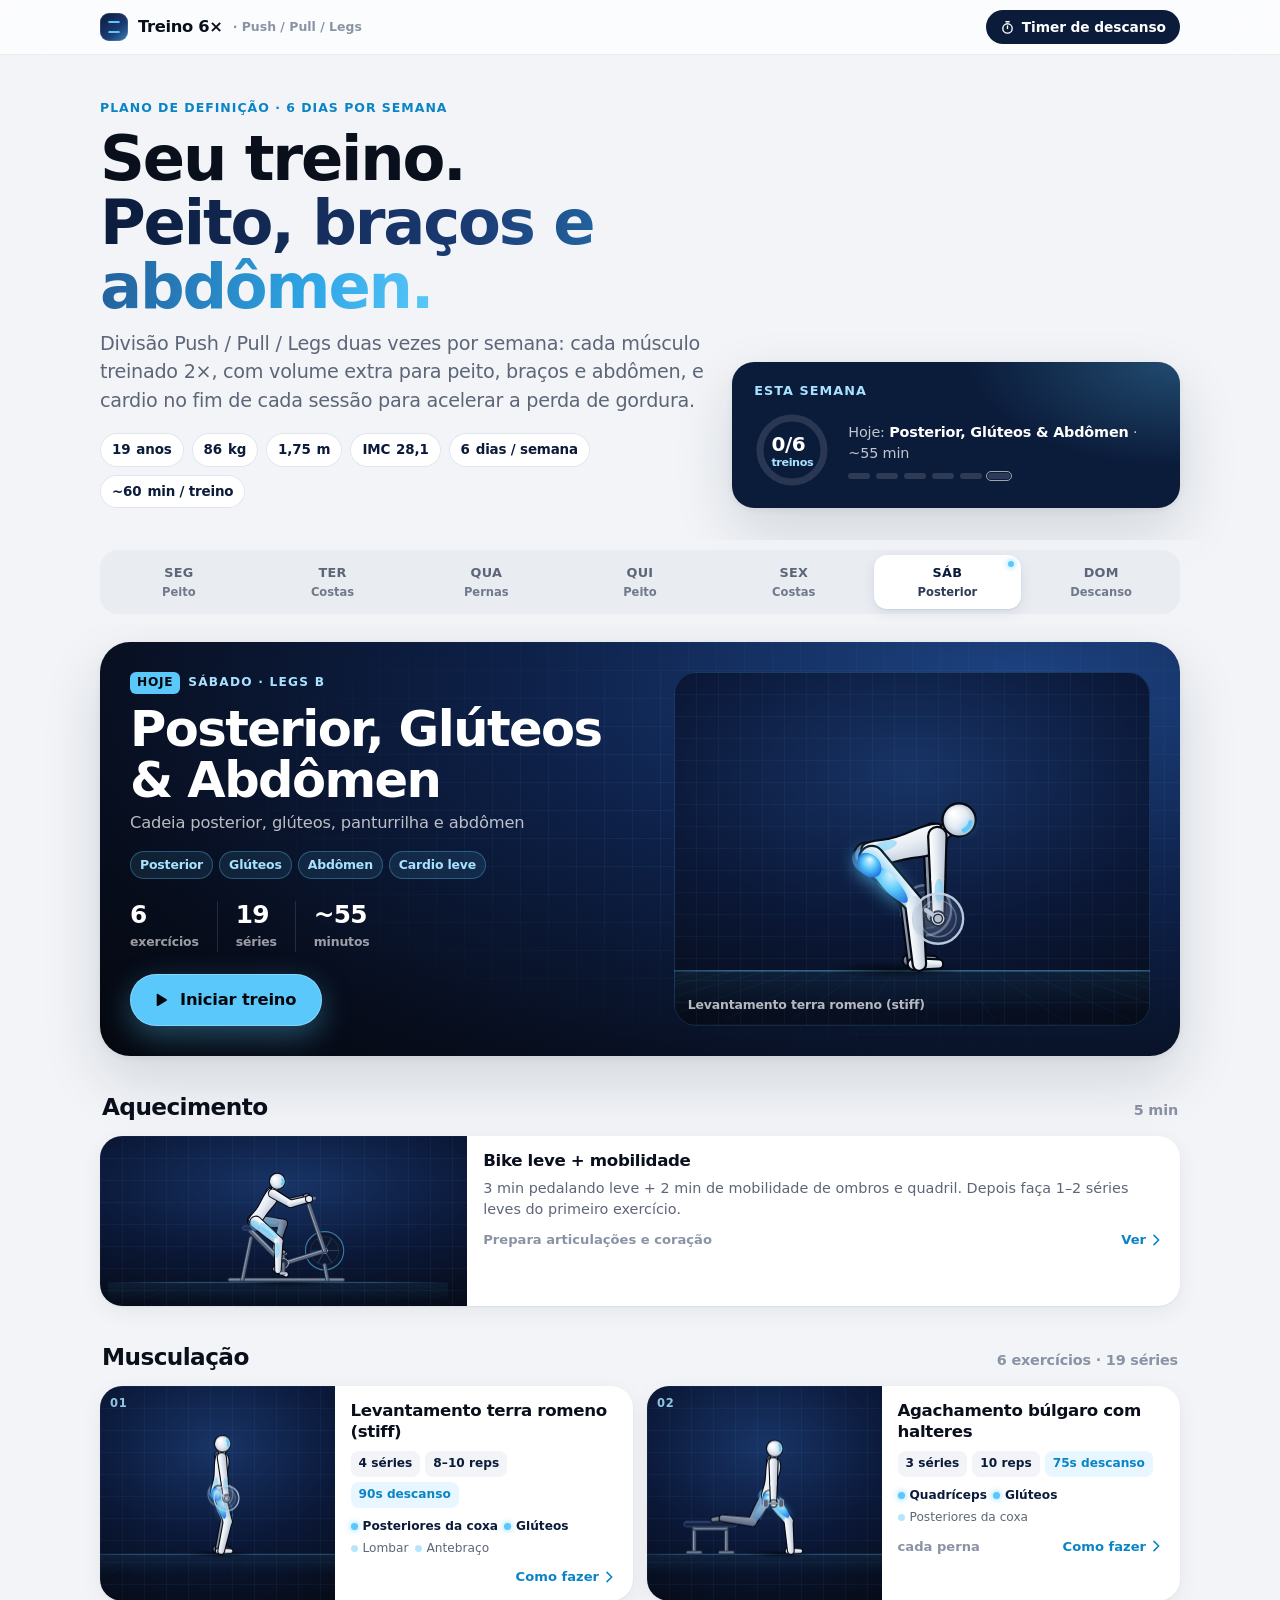
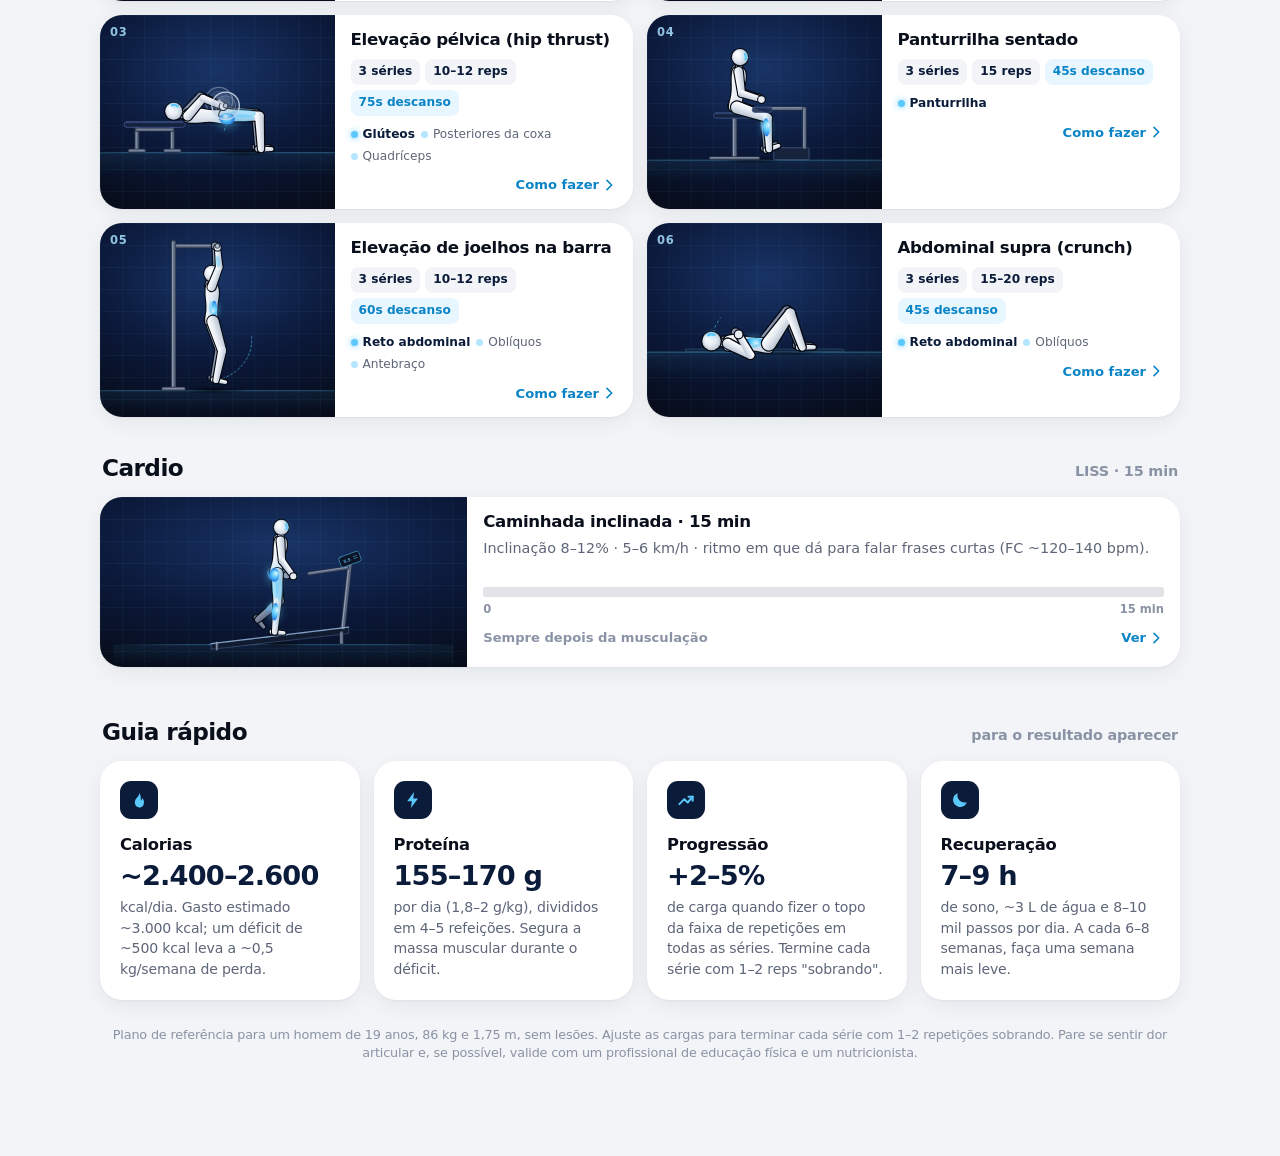
==== index.html @ ae69f659 "Rotina de treino 6x com animações, modo treino e timers - index.html autossuficiente com a rotina Pu" ====
<!DOCTYPE html>
<html lang="pt-BR">
<head>
<meta charset="utf-8">
<meta name="viewport" content="width=device-width, initial-scale=1, viewport-fit=cover">
<meta name="theme-color" content="#F2F4F7">
<meta name="apple-mobile-web-app-capable" content="yes">
<meta name="apple-mobile-web-app-status-bar-style" content="default">
<meta name="description" content="Rotina de treino de 6 dias com animações, cronômetro e timer de descanso.">
<title>Treino 6× · Rotina semanal</title>
<link rel="icon" href="data:image/svg+xml,%3Csvg xmlns='http://www.w3.org/2000/svg' viewBox='0 0 32 32'%3E%3Crect width='32' height='32' rx='9' fill='%230B1B3A'/%3E%3Cpath d='M9 16h14M7 12v8M25 12v8M11 13v6M21 13v6' stroke='%235AC8FA' stroke-width='2.6' stroke-linecap='round'/%3E%3C/svg%3E">
<style>
/* =====================================================================
   ESTILO — branco, azul-marinho, azul-claro, preto e cinza-claro
   ===================================================================== */
:root {
  --white: #FFFFFF;
  --bg: #F2F4F7;
  --bg-2: #E9EDF2;
  --line: #E1E5EC;
  --gray: #8A93A5;
  --gray-2: #5D6678;
  --ink: #0A0F1C;
  --navy: #0B1B3A;
  --navy-2: #12284F;
  --navy-3: #1B3A73;
  --blue: #5AC8FA;
  --blue-2: #A8E2FF;
  --blue-ink: #0A84C6;
  --black: #05070C;
  --r-xl: 30px;
  --r-lg: 22px;
  --r-md: 16px;
  --r-sm: 12px;
  --shadow-1: 0 1px 2px rgba(11, 27, 58, .05), 0 6px 22px rgba(11, 27, 58, .06);
  --shadow-2: 0 2px 6px rgba(11, 27, 58, .06), 0 24px 60px rgba(11, 27, 58, .14);
  --sheet: cubic-bezier(.32, .72, 0, 1);
  --ease: cubic-bezier(.25, .1, .25, 1);
  --font: -apple-system, BlinkMacSystemFont, "SF Pro Text", "SF Pro Display", "Inter", "Segoe UI", system-ui, sans-serif;
  --safe-b: env(safe-area-inset-bottom, 0px);
}

* { box-sizing: border-box; }
html { -webkit-text-size-adjust: 100%; scroll-behavior: smooth; }
body {
  margin: 0; font-family: var(--font); color: var(--ink); background: var(--bg);
  font-size: 1rem; line-height: 1.47; letter-spacing: -0.011em;
  -webkit-font-smoothing: antialiased; -moz-osx-font-smoothing: grayscale;
  -webkit-tap-highlight-color: transparent;
}
button { font: inherit; color: inherit; border: 0; background: none; cursor: pointer; padding: 0; }
button:focus-visible, a:focus-visible, input:focus-visible { outline: 3px solid rgba(90, 200, 250, .7); outline-offset: 2px; border-radius: 10px; }
img, svg, canvas { display: block; }
.tnum { font-variant-numeric: tabular-nums; }
.sr { position: absolute; width: 1px; height: 1px; overflow: hidden; clip: rect(0 0 0 0); white-space: nowrap; }
body.lock { overflow: hidden; }

/* ---------------- barra superior translúcida ---------------- */
.nav {
  position: sticky; top: 0; z-index: 40;
  background: rgba(255, 255, 255, .72);
  backdrop-filter: saturate(180%) blur(20px); -webkit-backdrop-filter: saturate(180%) blur(20px);
  border-bottom: 1px solid rgba(11, 27, 58, .06);
}
.nav-in { max-width: 1120px; margin: 0 auto; padding: 0 20px; height: 54px; display: flex; align-items: center; gap: 12px; }
.brand { display: flex; align-items: center; gap: 10px; font-weight: 700; letter-spacing: -0.02em; font-size: 1.02rem; }
.brand-mark {
  width: 28px; height: 28px; border-radius: 9px; position: relative; overflow: hidden;
  background: linear-gradient(140deg, var(--navy) 0%, var(--navy-3) 60%, var(--blue) 140%);
  box-shadow: inset 0 0 0 1px rgba(255,255,255,.12);
}
.brand-mark::after { content: ""; position: absolute; inset: 8px 7px; border-radius: 3px; border: 2px solid var(--blue); border-left-color: transparent; border-right-color: transparent; }
.brand small { font-weight: 600; color: var(--gray); font-size: .78rem; letter-spacing: 0; }
.nav-sp { flex: 1; }
.pill-btn {
  display: inline-flex; align-items: center; gap: 7px; height: 34px; padding: 0 14px; border-radius: 999px;
  background: var(--navy); color: #fff; font-size: .86rem; font-weight: 600; letter-spacing: -0.005em;
  transition: transform .12s var(--ease), background .2s;
}
.pill-btn:active { transform: scale(.96); }
.pill-btn.ghost { background: rgba(11, 27, 58, .06); color: var(--navy); }
.pill-btn svg { width: 15px; height: 15px; }

main { max-width: 1120px; margin: 0 auto; padding: 0 20px 80px; }

/* ---------------- hero ---------------- */
.hero { padding: 44px 0 26px; display: grid; grid-template-columns: 1.35fr 1fr; gap: 28px; align-items: end; }
.eyebrow { font-size: .78rem; font-weight: 700; letter-spacing: .08em; text-transform: uppercase; color: var(--blue-ink); }
.hero h1 {
  margin: 10px 0 12px; font-size: clamp(2.3rem, 5.4vw, 3.9rem); line-height: 1.02; letter-spacing: -0.035em; font-weight: 800;
}
.grad { background: linear-gradient(100deg, var(--navy) 0%, var(--navy-3) 45%, #2EA6E6 85%, var(--blue) 100%); -webkit-background-clip: text; background-clip: text; color: transparent; }
.hero p.lead { margin: 0; font-size: clamp(1.02rem, 1.6vw, 1.2rem); color: var(--gray-2); max-width: 36em; letter-spacing: -0.014em; }
.chips { display: flex; flex-wrap: wrap; gap: 8px; margin-top: 18px; }
.chip {
  display: inline-flex; align-items: center; gap: 6px; padding: 7px 12px; border-radius: 999px; font-size: .84rem; font-weight: 600;
  background: var(--white); color: var(--navy); box-shadow: inset 0 0 0 1px var(--line);
}
.chip b { font-weight: 800; }
.week-card {
  background: var(--navy); color: #fff; border-radius: var(--r-lg); padding: 20px 22px; position: relative; overflow: hidden;
  box-shadow: var(--shadow-2);
}
.week-card::before { content: ""; position: absolute; inset: 0; background: radial-gradient(80% 120% at 100% 0%, rgba(90,200,250,.28), transparent 60%); pointer-events: none; }
.week-card h3 { margin: 0; font-size: .8rem; letter-spacing: .08em; text-transform: uppercase; color: var(--blue-2); }
.week-row { display: flex; align-items: center; gap: 18px; margin-top: 12px; position: relative; }
.ring { width: 76px; height: 76px; flex: none; overflow: visible; }
.ring circle { fill: none; stroke-width: 7; }
.ring .bg { stroke: rgba(255,255,255,.12); }
.ring .fg { stroke: var(--blue); stroke-linecap: round; transition: stroke-dashoffset .8s var(--sheet); filter: drop-shadow(0 0 6px rgba(90,200,250,.6)); }
.ring-num { position: absolute; left: 0; top: 0; width: 76px; height: 76px; display: grid; place-items: center; font-weight: 800; font-size: 1.25rem; letter-spacing: -0.02em; }
.ring-num small { font-size: .7rem; color: var(--blue-2); font-weight: 600; display: block; text-align: center; margin-top: -4px; }
.week-dots { display: flex; gap: 6px; margin-top: 8px; }
.week-dots i { width: 22px; height: 6px; border-radius: 3px; background: rgba(255,255,255,.14); }
.week-dots i.on { background: var(--blue); box-shadow: 0 0 10px rgba(90,200,250,.7); }
.week-dots i.today { outline: 1.5px solid rgba(255,255,255,.6); outline-offset: 1.5px; }
.week-card p { margin: 0; color: rgba(255,255,255,.75); font-size: .9rem; }
.week-card p b { color: #fff; }

/* ---------------- seletor de dias ---------------- */
.days {
  position: sticky; top: 54px; z-index: 30; margin: 6px -20px 0; padding: 10px 20px;
  background: rgba(242, 244, 247, .78); backdrop-filter: saturate(180%) blur(18px); -webkit-backdrop-filter: saturate(180%) blur(18px);
}
.days-in { display: grid; grid-template-columns: repeat(7, minmax(0, 1fr)); gap: 6px; padding: 5px; border-radius: 18px; background: var(--bg-2); }
.day-tab {
  position: relative; border-radius: 13px; padding: 9px 4px 8px; text-align: center; transition: background .25s var(--ease), color .25s, transform .12s;
  color: var(--gray-2);
}
.day-tab:active { transform: scale(.96); }
.day-tab .d { display: block; font-size: .8rem; font-weight: 700; letter-spacing: .02em; text-transform: uppercase; }
.day-tab .t { display: block; font-size: .72rem; font-weight: 600; margin-top: 1px; white-space: nowrap; overflow: hidden; text-overflow: ellipsis; opacity: .85; }
.day-tab[aria-selected="true"] { background: var(--white); color: var(--navy); box-shadow: 0 1px 2px rgba(11,27,58,.08), 0 4px 14px rgba(11,27,58,.08); }
.day-tab .today-dot { position: absolute; top: 6px; right: 7px; width: 6px; height: 6px; border-radius: 50%; background: var(--blue); box-shadow: 0 0 6px var(--blue); }
.day-tab .done { position: absolute; top: 4px; left: 6px; width: 14px; height: 14px; border-radius: 50%; background: var(--navy); display: grid; place-items: center; }
.day-tab .done svg { width: 9px; height: 9px; stroke: var(--blue); }

/* ---------------- dia ---------------- */
.day { padding-top: 18px; animation: fadeUp .5s var(--sheet); }
@keyframes fadeUp { from { opacity: 0; transform: translateY(10px); } to { opacity: 1; transform: none; } }

.day-hero {
  position: relative; overflow: hidden; border-radius: var(--r-xl); color: #fff; padding: 30px; min-height: 290px;
  background: radial-gradient(120% 140% at 85% 10%, #1D4382 0%, #0E2149 38%, #070D1C 75%, #05070C 100%);
  box-shadow: var(--shadow-2); display: grid; grid-template-columns: 1.1fr 1fr; gap: 20px; align-items: stretch;
}
.day-hero::before {
  content: ""; position: absolute; inset: 0; pointer-events: none;
  background-image: linear-gradient(rgba(90,200,250,.07) 1px, transparent 1px), linear-gradient(90deg, rgba(90,200,250,.07) 1px, transparent 1px);
  background-size: 28px 28px; mask-image: radial-gradient(90% 90% at 70% 40%, #000 20%, transparent 75%); -webkit-mask-image: radial-gradient(90% 90% at 70% 40%, #000 20%, transparent 75%);
}
.day-hero > * { position: relative; }
.dh-info { display: flex; flex-direction: column; }
.dh-eyebrow { font-size: .76rem; font-weight: 700; letter-spacing: .1em; text-transform: uppercase; color: var(--blue-2); display: flex; gap: 8px; align-items: center; }
.dh-eyebrow .now { background: var(--blue); color: var(--black); border-radius: 6px; padding: 2px 7px; letter-spacing: .06em; }
.day-hero h2 { margin: 10px 0 6px; font-size: clamp(2rem, 4.2vw, 3.1rem); line-height: 1.02; letter-spacing: -0.032em; font-weight: 800; }
.day-hero .sub { margin: 0; color: rgba(255,255,255,.72); font-size: 1.02rem; }
.tags { display: flex; flex-wrap: wrap; gap: 6px; margin-top: 16px; }
.tag { font-size: .78rem; font-weight: 600; padding: 5px 10px; border-radius: 999px; color: var(--blue-2); background: rgba(90,200,250,.1); box-shadow: inset 0 0 0 1px rgba(90,200,250,.32); }
.metrics { display: flex; gap: 0; margin-top: auto; padding-top: 22px; }
.metric { padding-right: 18px; margin-right: 18px; border-right: 1px solid rgba(255,255,255,.12); }
.metric:last-child { border: 0; }
.metric b { display: block; font-size: 1.55rem; font-weight: 800; letter-spacing: -0.03em; line-height: 1.1; }
.metric span { font-size: .78rem; color: rgba(255,255,255,.6); font-weight: 600; }
.start-btn {
  margin-top: 22px; align-self: flex-start; display: inline-flex; align-items: center; gap: 10px; height: 52px; padding: 0 26px 0 20px; border-radius: 999px;
  background: var(--blue); color: var(--black); font-weight: 700; font-size: 1.02rem; letter-spacing: -0.01em;
  box-shadow: 0 0 0 1px rgba(255,255,255,.25) inset, 0 10px 30px rgba(90,200,250,.35);
  transition: transform .12s var(--ease), box-shadow .3s;
}
.start-btn:hover { box-shadow: 0 0 0 1px rgba(255,255,255,.35) inset, 0 14px 40px rgba(90,200,250,.5); }
.start-btn:active { transform: scale(.96); }
.start-btn svg { width: 20px; height: 20px; }
.dh-stage { position: relative; border-radius: 22px; overflow: hidden; min-height: 220px; background: rgba(5,7,12,.35); box-shadow: inset 0 0 0 1px rgba(90,200,250,.14); }
.dh-stage canvas { position: absolute; inset: 0; width: 100%; height: 100%; }
.dh-stage .cap { position: absolute; left: 14px; bottom: 12px; font-size: .78rem; color: rgba(255,255,255,.7); font-weight: 600; }

.sec-h { display: flex; align-items: baseline; justify-content: space-between; gap: 10px; margin: 34px 2px 12px; }
.sec-h h3 { margin: 0; font-size: 1.45rem; letter-spacing: -0.025em; font-weight: 800; }
.sec-h span { color: var(--gray); font-size: .9rem; font-weight: 600; }

/* ---------------- palco (animação) ---------------- */
.stage {
  position: relative; overflow: hidden; isolation: isolate;
  background: radial-gradient(120% 95% at 50% 28%, #183466 0%, #0B1838 46%, #05070C 100%);
}
.stage::before {
  content: ""; position: absolute; inset: 0; z-index: -1;
  background-image: linear-gradient(rgba(90,200,250,.05) 1px, transparent 1px), linear-gradient(90deg, rgba(90,200,250,.05) 1px, transparent 1px);
  background-size: 22px 22px;
}
.stage canvas { position: absolute; inset: 0; width: 100%; height: 100%; }

/* ---------------- cartões de exercício ---------------- */
.ex-list { display: grid; grid-template-columns: repeat(2, minmax(0, 1fr)); gap: 14px; }
.ex {
  display: grid; grid-template-columns: minmax(130px, 44%) 1fr; background: var(--white); border-radius: var(--r-lg); overflow: hidden;
  box-shadow: var(--shadow-1); text-align: left; transition: transform .16s var(--ease), box-shadow .3s; min-height: 176px;
}
.ex:hover { box-shadow: var(--shadow-2); }
.ex:active { transform: scale(.985); }
.ex .stage { min-height: 100%; }
.ex .num { position: absolute; left: 10px; top: 9px; font-size: .72rem; font-weight: 800; color: rgba(168,226,255,.85); letter-spacing: .06em; }
.ex-body { padding: 15px 16px 14px; display: flex; flex-direction: column; min-width: 0; }
.ex-body h4 { margin: 0; font-size: 1.04rem; line-height: 1.22; letter-spacing: -0.02em; font-weight: 700; }
.presc { display: flex; flex-wrap: wrap; gap: 5px; margin-top: 9px; }
.presc span { font-size: .76rem; font-weight: 700; padding: 4px 8px; border-radius: 8px; background: var(--bg); color: var(--navy); }
.presc span.rest { background: rgba(90,200,250,.14); color: var(--blue-ink); }
.mus { display: flex; flex-wrap: wrap; gap: 4px 6px; margin-top: 10px; font-size: .76rem; color: var(--gray-2); }
.mus .p { color: var(--navy); font-weight: 700; display: inline-flex; align-items: center; gap: 5px; }
.mus .p::before, .mus .s::before { content: ""; width: 7px; height: 7px; border-radius: 50%; background: var(--blue); box-shadow: 0 0 6px rgba(90,200,250,.9); }
.mus .s { display: inline-flex; align-items: center; gap: 5px; }
.mus .s::before { background: rgba(90,200,250,.45); box-shadow: none; }
.ex-foot { margin-top: auto; padding-top: 10px; display: flex; align-items: center; justify-content: space-between; font-size: .82rem; font-weight: 600; color: var(--blue-ink); }
.ex-foot .note { color: var(--gray); font-weight: 600; }
.ex-foot > span:last-child { display: inline-flex; align-items: center; gap: 2px; white-space: nowrap; }
.ex-foot svg { width: 16px; height: 16px; }

.mini-card { display: grid; grid-template-columns: minmax(130px, 34%) 1fr; background: var(--white); border-radius: var(--r-lg); overflow: hidden; box-shadow: var(--shadow-1); text-align: left; width: 100%; transition: transform .16s var(--ease); }
.mini-card:active { transform: scale(.99); }
.mini-card .stage { min-height: 170px; }
.mini-card .ex-body p { margin: 6px 0 0; color: var(--gray-2); font-size: .9rem; }
.segs { display: flex; gap: 2px; margin-top: 12px; height: 26px; align-items: flex-end; }
.segs i { flex: var(--w); border-radius: 3px; background: rgba(11,27,58,.12); height: 40%; }
.segs i.hi { background: var(--blue); height: 100%; box-shadow: 0 0 8px rgba(90,200,250,.6); }
.segs-legend { display: flex; justify-content: space-between; font-size: .72rem; color: var(--gray); margin-top: 4px; font-weight: 600; }

.rest-day { background: var(--white); border-radius: var(--r-xl); padding: 30px; box-shadow: var(--shadow-1); }
.rest-day h2 { margin: 6px 0 8px; font-size: 2.2rem; letter-spacing: -0.03em; }
.rest-day ul { margin: 14px 0 0; padding-left: 18px; color: var(--gray-2); }
.rest-day li { margin: 6px 0; }

/* ---------------- guia ---------------- */
.guide { display: grid; grid-template-columns: repeat(4, minmax(0, 1fr)); gap: 14px; }
.g-card { background: var(--white); border-radius: var(--r-lg); padding: 20px; box-shadow: var(--shadow-1); }
.g-card .ic { width: 38px; height: 38px; border-radius: 11px; display: grid; place-items: center; background: var(--navy); color: var(--blue); }
.g-card .ic svg { width: 20px; height: 20px; }
.g-card h4 { margin: 14px 0 4px; font-size: 1.02rem; letter-spacing: -0.015em; }
.g-card .big { font-size: 1.7rem; font-weight: 800; letter-spacing: -0.03em; color: var(--navy); line-height: 1.1; }
.g-card p { margin: 6px 0 0; color: var(--gray-2); font-size: .88rem; }
.disclaimer { margin-top: 26px; color: var(--gray); font-size: .8rem; text-align: center; }

/* ---------------- sheet de detalhes ---------------- */
.scrim { position: fixed; inset: 0; z-index: 60; background: rgba(5,7,12,.42); opacity: 0; pointer-events: none; transition: opacity .35s var(--ease); }
.scrim.on { opacity: 1; pointer-events: auto; }
.sheet {
  position: fixed; z-index: 61; left: 50%; bottom: 0; width: min(980px, 100%); max-height: 94vh; max-height: 94dvh;
  transform: translate(-50%, calc(100% + 80px)); visibility: hidden; transition: transform .5s var(--sheet), visibility 0s .5s;
  background: var(--white); border-radius: 30px 30px 0 0; box-shadow: 0 -10px 60px rgba(5,7,12,.25);
  display: flex; flex-direction: column; overflow: hidden;
}
.sheet.on { transform: translate(-50%, 0); visibility: visible; transition: transform .5s var(--sheet), visibility 0s; }
.sheet.drag { transition: none; }
.sheet-top { padding: 8px 18px 6px; touch-action: none; cursor: grab; }
.grabber { width: 38px; height: 5px; border-radius: 3px; background: #D4D9E2; margin: 0 auto 8px; }
.sheet-h { display: flex; align-items: center; gap: 12px; }
.sheet-h h3 { margin: 0; flex: 1; font-size: 1.32rem; letter-spacing: -0.025em; line-height: 1.15; }
.icon-btn { width: 34px; height: 34px; border-radius: 50%; display: grid; place-items: center; background: var(--bg); color: var(--gray-2); flex: none; transition: transform .12s; }
.icon-btn:active { transform: scale(.92); }
.icon-btn svg { width: 16px; height: 16px; }
.sheet-body { overflow-y: auto; padding: 4px 18px calc(22px + var(--safe-b)); overscroll-behavior: contain; }
.big-stage { border-radius: 22px; aspect-ratio: 16 / 10; max-height: 52vh; width: 100%; }
.stage-ui { position: absolute; left: 12px; right: 12px; bottom: 12px; display: flex; align-items: center; gap: 8px; z-index: 2; }
.phase {
  flex: 1; min-width: 0; display: inline-flex; align-items: center; gap: 8px; color: #fff; font-size: .88rem; font-weight: 600; letter-spacing: -0.01em;
}
.phase span {
  padding: 7px 12px; border-radius: 999px; background: rgba(5,7,12,.5); backdrop-filter: blur(14px); -webkit-backdrop-filter: blur(14px);
  box-shadow: inset 0 0 0 1px rgba(90,200,250,.25); white-space: nowrap; overflow: hidden; text-overflow: ellipsis; max-width: 100%;
  transition: opacity .25s;
}
.phase span::before { content: ""; display: inline-block; width: 7px; height: 7px; border-radius: 50%; background: var(--blue); margin-right: 8px; box-shadow: 0 0 8px var(--blue); vertical-align: 1px; }
.ctl { height: 34px; min-width: 34px; padding: 0 11px; border-radius: 999px; display: inline-flex; align-items: center; justify-content: center; gap: 6px; color: #fff; font-size: .8rem; font-weight: 700; background: rgba(5,7,12,.5); backdrop-filter: blur(14px); -webkit-backdrop-filter: blur(14px); box-shadow: inset 0 0 0 1px rgba(255,255,255,.14); transition: transform .12s; }
.ctl:active { transform: scale(.93); }
.ctl svg { width: 14px; height: 14px; }
.ctl.on { background: var(--blue); color: var(--black); }
.legend-row { display: flex; gap: 14px; align-items: center; font-size: .8rem; color: var(--gray-2); font-weight: 600; margin: 12px 4px 0; flex-wrap: wrap; }
.legend-row i { display: inline-block; width: 9px; height: 9px; border-radius: 50%; margin-right: 6px; vertical-align: 0; }
.legend-row .lp { background: var(--blue); box-shadow: 0 0 8px var(--blue); }
.legend-row .ls { background: rgba(90,200,250,.45); }
.legend-row .lt { border: 1.5px dashed var(--blue); width: 14px; height: 0; border-radius: 0; vertical-align: 3px; }
.d-grid { display: grid; grid-template-columns: 330px 1fr; gap: 16px; margin-top: 16px; }
.mus-panel { background: radial-gradient(120% 90% at 50% 10%, #13284F 0%, #08122A 60%, #05070C 100%); border-radius: 22px; padding: 16px; color: #fff; }
.mus-panel h4 { margin: 0 0 6px; font-size: .78rem; letter-spacing: .08em; text-transform: uppercase; color: var(--blue-2); }
.bodymap { display: grid; grid-template-columns: 1fr 1fr; gap: 6px; }
.bodymap figure { margin: 0; text-align: center; }
.bodymap svg { width: 100%; height: auto; max-height: 250px; }
.bodymap figcaption { font-size: .72rem; color: rgba(255,255,255,.55); font-weight: 600; margin-top: 2px; }
.sil * { fill: #1A2849; }
.sil line { stroke: #1A2849; fill: none; }
.m-off * { fill: #22345C; }
.m-sec * { fill: rgba(90,200,250,.5); }
.m-pri * { fill: #5AC8FA; }
.m-list { margin-top: 10px; display: grid; gap: 6px; font-size: .86rem; }
.m-list div { display: flex; gap: 8px; align-items: baseline; }
.m-list b { font-size: .7rem; letter-spacing: .06em; text-transform: uppercase; color: var(--blue-2); min-width: 88px; }
.cues { display: grid; gap: 10px; }
.cue { background: var(--bg); border-radius: 18px; padding: 14px 16px; }
.cue h5 { margin: 0 0 6px; font-size: .78rem; letter-spacing: .07em; text-transform: uppercase; color: var(--navy-3); display: flex; align-items: center; gap: 8px; }
.cue h5 svg { width: 16px; height: 16px; color: var(--blue-ink); }
.cue ul { margin: 0; padding-left: 18px; }
.cue li { margin: 3px 0; color: #222A3A; font-size: .93rem; }
.cue p { margin: 0; color: #222A3A; font-size: .93rem; }
.cue.warn { background: #0B1B3A; color: #fff; }
.cue.warn h5 { color: var(--blue-2); }
.cue.warn h5 svg { color: var(--blue); }
.cue.warn li { color: rgba(255,255,255,.86); }
.d-presc { display: flex; flex-wrap: wrap; align-items: center; gap: 8px; margin-top: 14px; }
.d-presc .box { background: var(--bg); border-radius: 14px; padding: 9px 14px; }
.d-presc .box b { display: block; font-size: 1.15rem; letter-spacing: -0.02em; color: var(--navy); }
.d-presc .box span { font-size: .72rem; color: var(--gray); font-weight: 700; text-transform: uppercase; letter-spacing: .05em; }
.d-presc .sp { flex: 1; }

/* ---------------- timer flutuante ---------------- */
.dock {
  position: fixed; z-index: 70; left: 50%; bottom: calc(16px + var(--safe-b)); transform: translate(-50%, calc(100% + 60px));
  visibility: hidden; transition: transform .5s var(--sheet), visibility 0s .5s; width: min(440px, calc(100% - 24px));
  background: rgba(8,14,30,.86); backdrop-filter: saturate(180%) blur(24px); -webkit-backdrop-filter: saturate(180%) blur(24px);
  color: #fff; border-radius: 26px; padding: 12px 12px 12px 14px; box-shadow: 0 18px 50px rgba(5,7,12,.35), inset 0 0 0 1px rgba(255,255,255,.08);
}
.dock.on { transform: translate(-50%, 0); visibility: visible; transition: transform .5s var(--sheet), visibility 0s; }
.dock-row { display: flex; align-items: center; gap: 12px; }
.dock .mini-ring { width: 54px; height: 54px; flex: none; position: relative; }
.dock .mini-ring svg { width: 54px; height: 54px; transform: rotate(-90deg); overflow: visible; }
.dock .mini-ring circle { fill: none; stroke-width: 5; }
.dock .mini-ring .bg { stroke: rgba(255,255,255,.12); }
.dock .mini-ring .fg { stroke: var(--blue); stroke-linecap: round; }
.dock-t { flex: 1; min-width: 0; }
.dock-t small { display: block; font-size: .72rem; color: var(--blue-2); font-weight: 700; letter-spacing: .06em; text-transform: uppercase; }
.dock-t b { font-size: 1.9rem; font-weight: 700; letter-spacing: -0.03em; line-height: 1.05; }
.dock .ctl { background: rgba(255,255,255,.1); }
.presets { display: flex; gap: 6px; margin-top: 10px; }
.presets button { flex: 1; height: 34px; border-radius: 12px; background: rgba(255,255,255,.08); color: #fff; font-weight: 700; font-size: .86rem; transition: transform .12s, background .2s; }
.presets button:active { transform: scale(.94); }
.presets button.on { background: var(--blue); color: var(--black); }
.dock.done .fg { stroke: #fff; }
.dock.done { animation: pulse 1s var(--ease) 3; }
@keyframes pulse { 50% { box-shadow: 0 18px 50px rgba(5,7,12,.35), 0 0 0 6px rgba(90,200,250,.45); } }

/* ---------------- modo treino (tela cheia) ---------------- */
.session {
  position: fixed; inset: 0; z-index: 80; background: var(--black); color: #fff; display: flex; flex-direction: column;
  opacity: 0; pointer-events: none; visibility: hidden; transform: scale(1.02); transition: opacity .35s var(--ease), transform .45s var(--sheet), visibility 0s .45s;
}
.session.on { opacity: 1; pointer-events: auto; visibility: visible; transform: none; transition: opacity .35s var(--ease), transform .45s var(--sheet), visibility 0s; }
.s-top { display: flex; align-items: center; gap: 10px; padding: calc(10px + env(safe-area-inset-top, 0px)) 14px 8px; }
.s-top .icon-btn { background: rgba(255,255,255,.1); color: #fff; width: 40px; height: 40px; }
.s-clock { flex: 1; text-align: center; }
.s-clock small { display: block; font-size: .7rem; letter-spacing: .1em; text-transform: uppercase; color: var(--blue-2); font-weight: 700; }
.s-clock b { font-size: 1.9rem; font-weight: 700; letter-spacing: -0.02em; line-height: 1.1; }
.s-clock.paused b { color: var(--gray); }
.s-prog { display: flex; gap: 3px; padding: 4px 14px 10px; }
.s-prog button { flex: 1; height: 5px; border-radius: 3px; background: rgba(255,255,255,.14); position: relative; overflow: hidden; }
.s-prog button.done { background: var(--blue); }
.s-prog button.cur { background: rgba(90,200,250,.35); box-shadow: 0 0 0 1px rgba(90,200,250,.6); }
.s-prog button i { position: absolute; left: 0; top: 0; bottom: 0; background: var(--blue); }
.s-main { flex: 1; min-height: 0; display: grid; grid-template-columns: 1.25fr 1fr; gap: 16px; padding: 0 14px calc(14px + var(--safe-b)); }
.s-stage { border-radius: 24px; min-height: 0; }
.s-info { display: flex; flex-direction: column; min-height: 0; overflow-y: auto; padding: 4px 4px 0; }
.s-eyebrow { font-size: .76rem; letter-spacing: .1em; text-transform: uppercase; color: var(--blue-2); font-weight: 700; }
.s-info h2 { margin: 6px 0 4px; font-size: clamp(1.5rem, 3.4vw, 2.3rem); line-height: 1.06; letter-spacing: -0.03em; }
.s-target { color: rgba(255,255,255,.75); font-size: 1.05rem; }
.s-target b { color: #fff; }
.dots { display: flex; gap: 8px; margin: 16px 0 4px; }
.dots i { width: 34px; height: 8px; border-radius: 4px; background: rgba(255,255,255,.14); transition: background .3s; }
.dots i.on { background: var(--blue); box-shadow: 0 0 10px rgba(90,200,250,.7); }
.dots i.cur { background: rgba(90,200,250,.3); box-shadow: inset 0 0 0 1.5px var(--blue); }
.load { display: flex; align-items: center; gap: 10px; margin-top: 16px; }
.load label { font-size: .78rem; color: rgba(255,255,255,.6); font-weight: 700; text-transform: uppercase; letter-spacing: .06em; margin-right: 4px; }
.load .ctl { width: 44px; height: 44px; font-size: 1.3rem; background: rgba(255,255,255,.1); }
.load input { width: 92px; height: 44px; border-radius: 14px; border: 0; background: rgba(255,255,255,.08); color: #fff; text-align: center; font: 700 1.3rem var(--font); letter-spacing: -0.02em; font-variant-numeric: tabular-nums; }
.load input::-webkit-inner-spin-button { -webkit-appearance: none; }
.load span { color: rgba(255,255,255,.6); font-weight: 600; }
.timed { display: flex; align-items: center; gap: 16px; margin-top: 16px; }
.big-ring { width: 120px; height: 120px; position: relative; flex: none; }
.big-ring svg { width: 120px; height: 120px; transform: rotate(-90deg); overflow: visible; }
.big-ring circle { fill: none; stroke-width: 8; }
.big-ring .bg { stroke: rgba(255,255,255,.1); }
.big-ring .fg { stroke: var(--blue); stroke-linecap: round; filter: drop-shadow(0 0 8px rgba(90,200,250,.7)); }
.big-ring b { position: absolute; inset: 0; display: grid; place-items: center; font-size: 1.7rem; letter-spacing: -0.03em; font-weight: 700; }
.timed-t small { display: block; font-size: .74rem; color: var(--blue-2); text-transform: uppercase; letter-spacing: .08em; font-weight: 700; }
.timed-t b { display: block; font-size: 1.2rem; letter-spacing: -0.02em; margin-top: 2px; }
.timed-t span { display: block; color: rgba(255,255,255,.6); font-size: .88rem; margin-top: 4px; }
.timed.hi .fg { stroke: #fff; filter: drop-shadow(0 0 10px rgba(255,255,255,.8)); }
.timed.hi .timed-t b { color: var(--blue); }
.s-actions { margin-top: auto; padding-top: 18px; display: grid; gap: 10px; }
.main-btn {
  height: 60px; border-radius: 20px; background: var(--blue); color: var(--black); font-weight: 800; font-size: 1.1rem; letter-spacing: -0.015em;
  display: flex; align-items: center; justify-content: center; gap: 10px; box-shadow: 0 12px 34px rgba(90,200,250,.3); transition: transform .12s var(--ease), background .2s;
}
.main-btn:active { transform: scale(.97); }
.main-btn.alt { background: rgba(255,255,255,.12); color: #fff; box-shadow: none; }
.main-btn svg { width: 20px; height: 20px; }
.s-nav { display: flex; gap: 8px; }
.s-nav button { flex: 1; height: 44px; border-radius: 14px; background: rgba(255,255,255,.08); color: rgba(255,255,255,.85); font-weight: 600; font-size: .9rem; display: flex; align-items: center; justify-content: center; gap: 6px; transition: transform .12s; }
.s-nav button:active { transform: scale(.96); }
.s-nav button:disabled { opacity: .35; }
.s-nav svg { width: 16px; height: 16px; }

.rest-panel {
  position: absolute; left: 0; right: 0; bottom: 0; z-index: 3; padding: 18px 18px calc(18px + var(--safe-b));
  background: rgba(8,14,30,.88); backdrop-filter: saturate(180%) blur(26px); -webkit-backdrop-filter: saturate(180%) blur(26px);
  border-radius: 30px 30px 0 0; box-shadow: 0 -20px 60px rgba(0,0,0,.5), inset 0 1px 0 rgba(255,255,255,.08);
  transform: translateY(calc(100% + 40px)); visibility: hidden; transition: transform .5s var(--sheet), visibility 0s .5s;
}
.rest-panel.on { transform: none; visibility: visible; transition: transform .5s var(--sheet), visibility 0s; }
.rest-in { max-width: 720px; margin: 0 auto; display: grid; grid-template-columns: auto 1fr; gap: 20px; align-items: center; }
.rest-panel .big-ring { width: 150px; height: 150px; }
.rest-panel .big-ring svg { width: 150px; height: 150px; }
.rest-panel .big-ring b { font-size: 2.4rem; }
.rest-panel h4 { margin: 0; font-size: .78rem; letter-spacing: .1em; text-transform: uppercase; color: var(--blue-2); }
.rest-panel .next { margin: 6px 0 14px; font-size: 1.08rem; color: rgba(255,255,255,.88); letter-spacing: -0.01em; }
.rest-panel .next b { color: #fff; }
.rest-btns { display: flex; gap: 8px; }
.rest-btns button { flex: 1; height: 48px; border-radius: 16px; background: rgba(255,255,255,.1); font-weight: 700; transition: transform .12s; }
.rest-btns button:active { transform: scale(.95); }
.rest-btns button.skip { background: var(--blue); color: var(--black); }

.summary { position: absolute; inset: 0; z-index: 5; display: grid; place-items: center; padding: 24px; background: radial-gradient(100% 80% at 50% 20%, #163064 0%, #070D1C 60%, #05070C 100%); opacity: 0; pointer-events: none; transition: opacity .4s; }
.summary.on { opacity: 1; pointer-events: auto; }
.sum-in { text-align: center; max-width: 520px; width: 100%; }
.sum-badge { width: 84px; height: 84px; border-radius: 50%; margin: 0 auto; display: grid; place-items: center; background: var(--blue); color: var(--black); box-shadow: 0 0 60px rgba(90,200,250,.6); }
.sum-badge svg { width: 40px; height: 40px; }
.sum-in h2 { margin: 20px 0 6px; font-size: 2.3rem; letter-spacing: -0.035em; }
.sum-in p { margin: 0; color: rgba(255,255,255,.7); }
.sum-stats { display: grid; grid-template-columns: repeat(3, 1fr); gap: 10px; margin: 24px 0; }
.sum-stats div { background: rgba(255,255,255,.06); border-radius: 18px; padding: 14px 8px; }
.sum-stats b { display: block; font-size: 1.6rem; letter-spacing: -0.03em; }
.sum-stats span { font-size: .74rem; color: rgba(255,255,255,.6); font-weight: 700; text-transform: uppercase; letter-spacing: .06em; }

.toast { position: fixed; z-index: 90; left: 50%; top: calc(14px + env(safe-area-inset-top, 0px)); transform: translate(-50%, -150%); background: var(--navy); color: #fff; padding: 10px 16px; border-radius: 999px; font-size: .88rem; font-weight: 600; box-shadow: var(--shadow-2); visibility: hidden; transition: transform .45s var(--sheet), visibility 0s .45s; }
.toast.on { transform: translate(-50%, 0); visibility: visible; transition: transform .45s var(--sheet), visibility 0s; }

/* ---------------- responsivo ---------------- */
@media (max-width: 980px) {
  .guide { grid-template-columns: repeat(2, minmax(0, 1fr)); }
  .ex-list { grid-template-columns: 1fr; }
  .d-grid { grid-template-columns: 1fr; }
  .mus-panel { display: grid; grid-template-columns: 1fr 1fr; gap: 14px; align-items: center; }
}
@media (max-width: 760px) {
  .hero { grid-template-columns: 1fr; padding-top: 28px; gap: 18px; }
  .day-hero { grid-template-columns: 1fr; padding: 24px 20px 20px; }
  .dh-stage { min-height: 200px; order: 2; }
  .start-btn { width: 100%; justify-content: center; }
  .metrics { padding-top: 18px; }
  .s-main { grid-template-columns: 1fr; grid-template-rows: minmax(190px, 42%) 1fr; gap: 12px; }
  .rest-in { grid-template-columns: 1fr; justify-items: center; text-align: center; gap: 10px; }
  .rest .big-ring, .rest-panel .big-ring svg { width: 128px; height: 128px; }
  .rest-btns { width: 100%; }
}
@media (max-width: 560px) {
  main { padding: 0 14px 70px; }
  .nav-in { padding: 0 14px; }
  .days { margin: 6px -14px 0; padding: 8px 10px; }
  .days-in { gap: 2px; padding: 4px; }
  .day-tab .t { display: none; }
  .day-tab { padding: 10px 2px; }
  .ex { grid-template-columns: 124px 1fr; min-height: 150px; }
  .ex-body { padding: 12px 12px 11px; }
  .ex-body h4 { font-size: .98rem; }
  .mini-card { grid-template-columns: 1fr; }
  .mini-card .stage { min-height: 190px; }
  .guide { grid-template-columns: 1fr; }
  .mus-panel { grid-template-columns: 1fr; }
  .sheet-body { padding: 4px 14px calc(22px + var(--safe-b)); }
  .big-stage { aspect-ratio: 4 / 3.2; }
  .sum-stats b { font-size: 1.3rem; }
  .brand small { display: none; }
}

/* ---------------- acessibilidade ---------------- */
@media (prefers-reduced-motion: reduce) {
  *, *::before, *::after { animation-duration: .01ms !important; animation-iteration-count: 1 !important; scroll-behavior: auto !important; }
  .sheet, .dock, .rest-panel, .session, .toast { transition: opacity .2s ease, visibility 0s !important; }
}
@media (prefers-reduced-transparency: reduce) {
  .nav, .days { background: var(--white); backdrop-filter: none; -webkit-backdrop-filter: none; }
  .dock, .rest-panel { background: #0B1426; backdrop-filter: none; -webkit-backdrop-filter: none; }
}
@media (prefers-contrast: more) {
  .chip, .presc span { box-shadow: inset 0 0 0 1.5px var(--navy); }
  .ex { box-shadow: 0 0 0 1.5px var(--navy); }
}

</style>
</head>
<body>

<header class="nav">
  <div class="nav-in">
    <div class="brand"><span class="brand-mark" aria-hidden="true"></span>Treino 6× <small>· Push / Pull / Legs</small></div>
    <span class="nav-sp"></span>
    <button class="pill-btn" id="nav-timer"><svg viewBox="0 0 24 24" fill="none" stroke="currentColor" stroke-width="2.2" stroke-linecap="round"><circle cx="12" cy="13.5" r="7.5"/><path d="M12 13.5V9.5M9.5 2.8h5"/></svg>Timer de descanso</button>
  </div>
</header>

<main>
  <section class="hero">
    <div>
      <div class="eyebrow">Plano de definição · 6 dias por semana</div>
      <h1>Seu treino.<br><span class="grad">Peito, braços e abdômen.</span></h1>
      <p class="lead">Divisão Push / Pull / Legs duas vezes por semana: cada músculo treinado 2×, com volume extra para peito, braços e abdômen, e cardio no fim de cada sessão para acelerar a perda de gordura.</p>
      <div class="chips" id="hero-chips"></div>
    </div>
    <aside class="week-card" aria-label="Progresso da semana">
      <h3>Esta semana</h3>
      <div class="week-row">
        <div style="position:relative" id="week-ring"></div>
        <div>
          <p id="week-txt"></p>
          <div class="week-dots" id="week-dots"></div>
        </div>
      </div>
    </aside>
  </section>

  <nav class="days" aria-label="Dias da semana">
    <div class="days-in" id="days" role="tablist"></div>
  </nav>

  <section id="day" class="day" role="tabpanel" aria-live="polite"></section>

  <div class="sec-h" style="margin-top:48px"><h3>Guia rápido</h3><span>para o resultado aparecer</span></div>
  <section class="guide" id="guide"></section>
  <p class="disclaimer">Plano de referência para um homem de 19 anos, 86 kg e 1,75 m, sem lesões. Ajuste as cargas para terminar cada série com 1–2 repetições sobrando. Pare se sentir dor articular e, se possível, valide com um profissional de educação física e um nutricionista.</p>
</main>

<!-- detalhes do exercício -->
<div class="scrim" id="scrim"></div>
<section class="sheet" id="sheet" role="dialog" aria-modal="true" aria-labelledby="sheet-title" aria-hidden="true">
  <div class="sheet-top" id="sheet-top">
    <div class="grabber" aria-hidden="true"></div>
    <div class="sheet-h">
      <h3 id="sheet-title"></h3>
      <button class="icon-btn" id="sheet-close" aria-label="Fechar"><svg viewBox="0 0 24 24" fill="none" stroke="currentColor" stroke-width="2.6" stroke-linecap="round"><path d="M6 6l12 12M18 6L6 18"/></svg></button>
    </div>
  </div>
  <div class="sheet-body" id="sheet-body"></div>
</section>

<!-- timer de descanso flutuante -->
<div class="dock" id="dock" role="timer" aria-hidden="true">
  <div class="dock-row">
    <div class="mini-ring"></div>
    <div class="dock-t"><small id="dock-label">Descanso</small><b class="tnum" id="dock-time">1:00</b></div>
    <button class="ctl" data-add="-15" aria-label="Menos 15 segundos">−15</button>
    <button class="ctl" data-add="15" aria-label="Mais 15 segundos">+15</button>
    <button class="ctl" data-act="close" aria-label="Fechar timer"><svg viewBox="0 0 24 24" fill="none" stroke="currentColor" stroke-width="2.6" stroke-linecap="round"><path d="M6 6l12 12M18 6L6 18"/></svg></button>
  </div>
  <div class="presets"><button data-s="30">30s</button><button data-s="45">45s</button><button data-s="60">60s</button><button data-s="90">90s</button><button data-s="120">2 min</button></div>
</div>

<!-- modo treino -->
<div class="session" id="session" role="dialog" aria-modal="true" aria-label="Modo treino" aria-hidden="true">
  <div class="s-top">
    <button class="icon-btn" id="ses-close" aria-label="Minimizar treino"><svg viewBox="0 0 24 24" fill="none" stroke="currentColor" stroke-width="2.6" stroke-linecap="round" stroke-linejoin="round"><path d="M6 9l6 6 6-6"/></svg></button>
    <div class="s-clock" id="ses-clockwrap"><small id="ses-clocklabel">Tempo de treino</small><b class="tnum" id="ses-clock" role="timer">0:00</b><small id="ses-day" style="color:rgba(255,255,255,.55);letter-spacing:.02em;text-transform:none"></small></div>
    <button class="icon-btn" id="ses-pause" aria-label="Pausar treino"><svg viewBox="0 0 24 24" fill="currentColor"><rect x="6" y="5" width="4.2" height="14" rx="1.4"/><rect x="13.8" y="5" width="4.2" height="14" rx="1.4"/></svg></button>
  </div>
  <div class="s-prog" id="ses-prog"></div>
  <div class="s-main">
    <div class="stage s-stage">
      <canvas id="ses-canvas" aria-hidden="true"></canvas>
      <div class="stage-ui"><div class="phase" aria-live="polite"><span id="ses-phase"></span></div></div>
    </div>
    <div class="s-info" id="ses-info"></div>
  </div>
  <div class="rest-panel" id="rest" aria-hidden="true">
    <div class="rest-in">
      <div class="big-ring" id="rest-ring"></div>
      <div>
        <h4>Descanso</h4>
        <p class="next" id="rest-next"></p>
        <div class="rest-btns"><button data-rest="-15">−15s</button><button data-rest="15">+15s</button><button class="skip" data-rest="skip">Pular</button></div>
      </div>
    </div>
  </div>
  <div class="summary" id="summary">
    <div class="sum-in">
      <div class="sum-badge"><svg viewBox="0 0 24 24" fill="none" stroke="currentColor" stroke-width="3" stroke-linecap="round" stroke-linejoin="round"><path d="M5 12.5l4.5 4.5L19 7.5"/></svg></div>
      <h2 id="sum-title">Treino concluído!</h2>
      <p id="sum-sub"></p>
      <div class="sum-stats" id="sum-stats"></div>
      <button class="main-btn" id="sum-save" style="width:100%">Salvar na semana</button>
      <button class="main-btn alt" id="sum-discard" style="width:100%;margin-top:10px">Descartar</button>
    </div>
  </div>
</div>

<div class="toast" id="toast" role="status" aria-live="polite"></div>

<script>
/* =====================================================================
   RIG — motor 2D de animação dos bonequinhos (Canvas)
   - Esqueleto paramétrico (vista lateral, frontal e de costas)
   - Cinemática inversa (IK) de 2 ossos + cinemática direta (FK)
   - Tronco com curvatura (flexão da coluna)
   - Músculos destacados com brilho proporcional ao esforço
   - Trajetória do movimento, sombra, chão e equipamentos
   ===================================================================== */
(function (root) {
  'use strict';

  const D = Math.PI / 180;
  const GROUND = 212;
  const L = { torso: 50, neck: 5, head: 10.5, ua: 29, fa: 27, th: 42, sh: 41, foot: 13, heel: 4 };
  const RAD = { ua: [5.5, 4.4], fa: [4.4, 3.5], th: [7.8, 5.4], sh: [5.4, 3.8], foot: [3.2, 2.4], neck: 4, hand: 4.3 };
  const DEPTH = [-3.4, -2.4];
  const COL = {
    line: '#050912',
    lit: '#FFFFFF', mid: '#E6EBF2', shade: '#B9C3D2',
    farLit: '#8F9BB2', farShade: '#5D6880',
    acc: '#5AC8FA',
    metal: '#5A6780', metalHi: '#B4C0D2', metalDk: '#262F42',
    pad: '#15223F', padHi: '#3D5488',
    plate: 'rgba(150,172,204,0.16)', plateEdge: 'rgba(200,214,232,0.92)',
    cable: 'rgba(220,230,242,0.85)'
  };
  const LIGHT = [-0.42, -0.91];

  /* ---------------- matemática ---------------- */
  const add = (p, v, s = 1) => [p[0] + v[0] * s, p[1] + v[1] * s];
  const sub = (a, b) => [a[0] - b[0], a[1] - b[1]];
  const mid = (a, b) => [(a[0] + b[0]) / 2, (a[1] + b[1]) / 2];
  const len = v => Math.hypot(v[0], v[1]);
  const norm = v => { const l = len(v) || 1; return [v[0] / l, v[1] / l]; };
  const lerp = (a, b, t) => a + (b - a) * t;
  const dirT = a => [Math.sin(a * D), -Math.cos(a * D)];          // direção do tronco (quadril → ombro)
  const nrmT = a => [Math.cos(a * D), Math.sin(a * D)];           // normal anterior do tronco
  const dirK = (a, side = 1) => [side * Math.sin(a * D), Math.cos(a * D)]; // FK: 0 = para baixo, 90 = para frente
  const antL = u => [u[1], -u[0]];                                // anterior de um membro
  const ang = v => Math.atan2(v[1], v[0]);

  const EASE = {
    io: t => 0.5 - 0.5 * Math.cos(Math.PI * t),
    lin: t => t,
    out: t => 1 - (1 - t) * (1 - t),
    in: t => t * t,
    io3: t => (t < 0.5 ? 4 * t * t * t : 1 - Math.pow(-2 * t + 2, 3) / 2)
  };

  function lerpV(a, b, t) {
    if (typeof a === 'number') return typeof b === 'number' ? a + (b - a) * t : a;
    if (Array.isArray(a)) return Array.isArray(b) ? a.map((v, i) => lerpV(v, b[i], t)) : a;
    if (a && typeof a === 'object') {
      if (!b || typeof b !== 'object' || Array.isArray(b)) return a;
      const o = {};
      for (const k in a) o[k] = (k in b) ? lerpV(a[k], b[k], t) : a[k];
      for (const k in b) if (!(k in a)) o[k] = b[k];
      return o;
    }
    return a;
  }

  /* ---------------- IK de dois ossos ---------------- */
  function ik(r, tgt, a, b, sign) {
    const v = sub(tgt, r);
    let d = len(v);
    const base = ang(v);
    const maxD = a + b - 0.02, minD = Math.abs(a - b) + 0.02;
    d = Math.min(Math.max(d, minD), maxD);
    const c = (a * a + d * d - b * b) / (2 * a * d);
    const off = Math.acos(Math.max(-1, Math.min(1, c)));
    const an = base + sign * off;
    return [[r[0] + a * Math.cos(an), r[1] + a * Math.sin(an)], [r[0] + d * Math.cos(base), r[1] + d * Math.sin(base)]];
  }

  /* ---------------- eixo do tronco (com curvatura) ---------------- */
  function buildAxis(P) {
    const th = P.th || 0, cu = P.cu || 0, n = 8, st = L.torso / n;
    const pts = [{ p: [0, 0], a: th }];
    let p = [0, 0];
    for (let i = 0; i < n; i++) {
      p = add(p, dirT(th + cu * (i + 0.5) / n), st);
      pts.push({ p, a: th + cu * (i + 1) / n });
    }
    const o = P.sh ? sub(P.sh, pts[n].p) : (P.hip || [160, 127]);
    for (const q of pts) q.p = add(q.p, o);
    return pts;
  }
  function axAt(pts, s) {
    const f = s * (pts.length - 1);
    const i = Math.min(pts.length - 2, Math.max(0, Math.floor(f)));
    const t = f - i, A = pts[i], B = pts[i + 1];
    return { p: [lerp(A.p[0], B.p[0], t), lerp(A.p[1], B.p[1], t)], a: lerp(A.a, B.a, t) };
  }

  // perfil do tronco: [s, frente, costas]
  const PROF_SIDE = [[-0.1, 5.8, 8.6], [0.06, 7.4, 9.6], [0.3, 7.2, 7.0], [0.52, 8.2, 7.2], [0.74, 10.4, 8.4], [0.92, 9.4, 8.2], [1.04, 6.2, 6.6]];
  const PROF_FRONT = [[-0.13, 12.8, 12.8], [0.04, 13.6, 13.6], [0.3, 11.8, 11.8], [0.54, 13.2, 13.2], [0.78, 16.6, 16.6], [0.95, 17.6, 17.6], [1.05, 11.5, 11.5]];
  function profAt(prof, s, side) {
    const k = side > 0 ? 1 : 2;
    if (s <= prof[0][0]) return prof[0][k];
    for (let i = 0; i < prof.length - 1; i++) {
      const A = prof[i], B = prof[i + 1];
      if (s <= B[0]) return lerp(A[k], B[k], (s - A[0]) / (B[0] - A[0]));
    }
    return prof[prof.length - 1][k];
  }

  /* ---------------- solução do esqueleto ---------------- */
  function pickB(B, k1, k2, def) { return B[k1] != null ? B[k1] : (B[k2] != null ? B[k2] : def); }

  function solveLimb(S, r, spec, l1, l2, sign, side, kind) {
    if (spec == null) spec = { k: [0, 0] };
    let s1 = 1, s2 = 1;
    if (!Array.isArray(spec) && spec.s) { s1 = spec.s[0]; s2 = spec.s[1]; }
    const a = l1 * s1, b = l2 * s2;
    const cx = S.cx;
    const mirror = p => (side < 0 ? [2 * cx - p[0], p[1]] : p);
    let j, e;
    if (Array.isArray(spec) || spec.p) {
      const t = mirror(Array.isArray(spec) ? spec : spec.p);
      [j, e] = ik(r, t, Math.abs(a), Math.abs(b), sign * side);
    } else if (spec.t) {
      const nn = [S.n[0] * side, S.n[1] * side];
      const t = add(add(r, S.d, spec.t[0]), nn, spec.t[1]);
      [j, e] = ik(r, t, Math.abs(a), Math.abs(b), sign * side);
    } else {
      let [a1, a2] = spec.k || spec.kt;
      if (spec.kt) a1 += kind === 'arm' ? -S.endA : -S.baseA;
      j = add(r, dirK(a1, side), a);
      e = add(j, dirK(a1 + a2, side), b);
    }
    const o = { r, j, e, spec };
    if (kind === 'leg') {
      const u = norm(sub(e, j));
      let f = antL(u);
      if (side < 0) f = [-f[0], f[1]];
      if (!Array.isArray(spec)) {
        if (spec.fa != null) f = [Math.cos(spec.fa * D), Math.sin(spec.fa * D)];
        else if (spec.f) { const an = ang(f) + spec.f * D; f = [Math.cos(an), Math.sin(an)]; }
      }
      o.fd = f; o.toe = add(e, f, L.foot); o.heel = add(e, f, -L.heel);
    }
    return o;
  }

  function solve(ex, P) {
    const view = ex.view || 'side';
    const S = { view, P };
    const ax = buildAxis(P);
    S.ax = ax;
    const top = ax[ax.length - 1];
    S.hip = ax[0].p; S.end = top.p; S.endA = top.a; S.baseA = ax[0].a;
    S.d = dirT(top.a); S.n = nrmT(top.a);
    S.headA = top.a + (P.hd || 0);
    S.head = add(S.end, dirT(S.headA), L.neck + L.head);
    S.cx = P.cx != null ? P.cx : S.hip[0];
    const B = Object.assign({}, ex.bend || {}, P.b || {});
    S.sj = add(S.end, S.d, -3);
    if (view === 'side') {
      S.hj = add(S.hip, nrmT(S.baseA), 1.2);
      const aN = P.an || P.a, aF = P.af || P.a, lN = P.ln || P.l, lF = P.lf || P.l;
      S.arm = {
        n: solveLimb(S, S.sj, aN, L.ua, L.fa, pickB(B, 'an', 'a', 1), 1, 'arm'),
        f: solveLimb(S, S.sj, aF, L.ua, L.fa, pickB(B, 'af', 'a', 1), 1, 'arm')
      };
      S.leg = {
        n: solveLimb(S, S.hj, lN, L.th, L.sh, pickB(B, 'ln', 'l', -1), 1, 'leg'),
        f: solveLimb(S, S.hj, lF, L.th, L.sh, pickB(B, 'lf', 'l', -1), 1, 'leg')
      };
    } else {
      const base = add(S.end, S.d, -3);
      const hn = nrmT(S.baseA);
      S.sjR = add(base, S.n, 17); S.sjL = add(base, S.n, -17);
      S.hjR = add(S.hip, hn, 8.5); S.hjL = add(S.hip, hn, -8.5);
      const aR = P.aR || P.a, aL = P.aL || P.a, lR = P.lR || P.l, lL = P.lL || P.l;
      S.arm = {
        R: solveLimb(S, S.sjR, aR, L.ua, L.fa, pickB(B, 'aR', 'a', 1), 1, 'arm'),
        L: solveLimb(S, S.sjL, aL, L.ua, L.fa, pickB(B, 'aL', 'a', 1), -1, 'arm')
      };
      S.leg = {
        R: solveLimb(S, S.hjR, lR, L.th, L.sh, pickB(B, 'lR', 'l', -1), 1, 'leg'),
        L: solveLimb(S, S.hjL, lL, L.th, L.sh, pickB(B, 'lL', 'l', -1), -1, 'leg')
      };
    }
    return S;
  }

  /* ---------------- keyframes ---------------- */
  function prep(ex) {
    if (ex._ok) return ex;
    if (ex.keys) {
      let prev = {};
      ex._k = ex.keys.map(k => {
        const P = Object.assign({}, prev, k.P);
        prev = P;
        return { t: k.t, P, ph: k.ph, ease: k.ease };
      });
      if (ex._k[ex._k.length - 1].t < 1) ex._k.push({ t: 1, P: ex._k[0].P });
    }
    ex._lvl = {};
    (ex.sec || []).forEach(m => { ex._lvl[m] = 1; });
    (ex.pri || []).forEach(m => { ex._lvl[m] = 2; });
    if (ex.trace) {
      const pts = [];
      for (let i = 0; i <= 72; i++) {
        const S = solve(ex, getPose(ex, i / 72));
        const p = tracePoint(ex, S);
        if (p) pts.push(p);
      }
      ex._trace = pts;
    }
    ex._ok = true;
    return ex;
  }
  function tracePoint(ex, S) {
    const k = ex.trace;
    if (k === 'hn') return S.arm.n.e;
    if (k === 'hR') return S.arm.R.e;
    if (k === 'hip') return S.hip;
    if (k === 'an') return S.leg.n.e;
    if (k === 'aR') return S.leg.R.e;
    if (k === 'head') return S.head;
    if (typeof k === 'function') return k(S);
    return null;
  }
  function poseAt(ex, t) {
    if (ex.fn) {
      const P = ex.fn(((t % 1) + 1) % 1);
      if (P._ph == null) P._ph = ex.label || null;
      return P;
    }
    const K = ex._k;
    t = ((t % 1) + 1) % 1;
    let i = 0;
    while (i < K.length - 2 && t >= K[i + 1].t) i++;
    const A = K[i], B = K[i + 1];
    const u = Math.min(1, Math.max(0, (t - A.t) / ((B.t - A.t) || 1)));
    const e = (EASE[A.ease || ex.ease || 'io'] || EASE.io)(u);
    const P = lerpV(A.P, B.P, e);
    let ph = null;
    for (let j = i; j >= 0; j--) if (K[j].ph) { ph = K[j].ph; break; }
    P._ph = ph;
    return P;
  }
  function getPose(ex, t) {
    const P = poseAt(ex, t);
    if (ex.farPhase) {
      const Q = poseAt(ex, t + ex.farPhase);
      if (Q.an || Q.a) P.af = Q.an || Q.a;
      if (Q.ln || Q.l) P.lf = Q.ln || Q.l;
      P._ef = Q.e;
    }
    return P;
  }

  /* ---------------- desenho base ---------------- */
  let UNIT = 1; // pixels de dispositivo por unidade do mundo (para sombras)

  function capsulePath(g, p1, r1, p2, r2) {
    const dx = p2[0] - p1[0], dy = p2[1] - p1[1], d = Math.hypot(dx, dy);
    if (d <= Math.abs(r1 - r2) + 0.01) {
      const big = r1 > r2 ? p1 : p2;
      g.moveTo(big[0] + Math.max(r1, r2), big[1]);
      g.arc(big[0], big[1], Math.max(r1, r2), 0, Math.PI * 2);
      return;
    }
    const a = Math.atan2(dy, dx), off = Math.acos((r1 - r2) / d);
    g.arc(p1[0], p1[1], r1, a + off, a - off + Math.PI * 2, false);
    g.arc(p2[0], p2[1], r2, a - off, a + off, false);
    g.closePath();
  }

  function segFill(g, p1, p2, r, far) {
    const u = norm(sub(p2, p1));
    let pr = [-u[1], u[0]];
    if (pr[0] * LIGHT[0] + pr[1] * LIGHT[1] < 0) pr = [-pr[0], -pr[1]];
    const m = mid(p1, p2);
    const gr = g.createLinearGradient(m[0] + pr[0] * r, m[1] + pr[1] * r, m[0] - pr[0] * r, m[1] - pr[1] * r);
    if (far) { gr.addColorStop(0, COL.farLit); gr.addColorStop(1, COL.farShade); }
    else { gr.addColorStop(0, COL.lit); gr.addColorStop(0.45, COL.mid); gr.addColorStop(1, COL.shade); }
    return gr;
  }

  function chain(g, pts, radii, far) {
    g.fillStyle = COL.line;
    for (let i = 0; i < pts.length - 1; i++) {
      g.beginPath(); capsulePath(g, pts[i], radii[i] + 1.5, pts[i + 1], radii[i + 1] + 1.5); g.fill();
    }
    for (let i = 0; i < pts.length - 1; i++) {
      g.fillStyle = segFill(g, pts[i], pts[i + 1], Math.max(radii[i], radii[i + 1]), far);
      g.beginPath(); capsulePath(g, pts[i], radii[i], pts[i + 1], radii[i + 1]); g.fill();
    }
  }

  function smoothClosed(g, pts) {
    const n = pts.length;
    const s = mid(pts[n - 1], pts[0]);
    g.moveTo(s[0], s[1]);
    for (let i = 0; i < n; i++) {
      const p = pts[i], q = mid(pts[i], pts[(i + 1) % n]);
      g.quadraticCurveTo(p[0], p[1], q[0], q[1]);
    }
    g.closePath();
  }

  /* ---------------- músculos ---------------- */
  // vista lateral: T=tronco [s, fração da largura (+frente/-costas), rx, ry]; S=ombro [desloc., raio]
  // membros: [seg, s, deslocamento anterior, rx (fração do comprimento), ry]
  const MUS_SIDE = {
    chest: [['T', 0.72, 0.48, 11, 5.2]],
    abs: [['T', 0.34, 0.5, 10.5, 3.5]],
    obliques: [['T', 0.37, 0.0, 9.5, 3.8]],
    lats: [['T', 0.6, -0.42, 11.5, 4.3]],
    midback: [['T', 0.8, -0.58, 7.5, 3.6]],
    traps: [['T', 0.99, -0.4, 6.5, 3.3]],
    lowerback: [['T', 0.22, -0.55, 8.5, 3.3]],
    delts_front: [['S', 2.4, 5.6]],
    delts_side: [['S', 0, 6]],
    delts_rear: [['S', -2.4, 5.6]],
    biceps: [['ua', 0.52, 2.2, 0.34, 3.6]],
    triceps: [['ua', 0.48, -2.2, 0.36, 3.6]],
    forearms: [['fa', 0.3, 0.9, 0.3, 3.1]],
    glutes: [['th', 0.05, -4.3, 0.2, 6.4]],
    quads: [['th', 0.52, 2.8, 0.38, 5]],
    hamstrings: [['th', 0.5, -2.8, 0.36, 4.6]],
    calves: [['sh', 0.3, -2.2, 0.27, 4.1]]
  };
  // vista frontal/costas: T2 = par simétrico no tronco [s, deslocamento lateral, rx, ry, rot]
  const MUS_FRONT = {
    chest: [['TP', [[0.93, 2.2], [0.955, 11.5], [0.89, 16.4], [0.75, 16.2], [0.64, 11], [0.61, 4], [0.69, 1.8]], true]],
    abs: [['TP', [[0.62, -5.6], [0.635, 0], [0.62, 5.6], [0.36, 6.3], [0.1, 5.2], [0.03, 0], [0.1, -5.2], [0.36, -6.3]], false, 'abs']],
    obliques: [['TP', [[0.55, 7.6], [0.6, 12.6], [0.36, 12.3], [0.12, 11.4], [0.1, 7.2], [0.32, 7.4]], true]],
    traps: [['TP', [[1.07, 4.2], [1.0, 13.5], [0.955, 11], [0.99, 5.4]], true]],
    delts_front: [['S2', 6.2]],
    delts_side: [['S2', 6.4]],
    biceps: [['ua', 0.5, 0, 0.34, 3.7]],
    forearms: [['fa', 0.32, 0, 0.3, 3.2]],
    quads: [['th', 0.5, 0, 0.38, 5.8]]
  };
  const MUS_BACK = {
    traps: [['TP', [[1.07, 0], [1.01, 6], [0.96, 14.5], [0.89, 9], [0.64, 2.2], [0.56, 0], [0.64, -2.2], [0.89, -9], [0.96, -14.5], [1.01, -6]], false]],
    midback: [['TP', [[0.86, 3.2], [0.86, 9.5], [0.71, 8.4], [0.63, 3.4]], true]],
    lats: [['TP', [[0.85, 12.8], [0.8, 16.8], [0.62, 15.2], [0.42, 12.8], [0.22, 7.2], [0.17, 3.2], [0.4, 4.2], [0.62, 8.8], [0.75, 11.2]], true]],
    lowerback: [['TP', [[0.4, 1.5], [0.4, 5.2], [0.08, 5.8], [0.02, 1.5]], true]],
    delts_rear: [['S2', 6.2]],
    delts_side: [['S2', 6.4]],
    triceps: [['ua', 0.5, 0, 0.36, 3.8]],
    forearms: [['fa', 0.32, 0, 0.3, 3.2]],
    glutes: [['TP', [[0.05, 1], [0.03, 11.5], [-0.12, 14], [-0.25, 10.5], [-0.27, 2.2], [-0.12, 0.8]], true]],
    hamstrings: [['th', 0.5, 0, 0.36, 5.4]],
    calves: [['sh', 0.28, 0, 0.27, 4.3]]
  };

  function musPaint(g, lvl, k, dim, cx, cy, R) {
    if (lvl === 2) {
      const gr = g.createRadialGradient(cx - R * 0.3, cy - R * 0.35, 0, cx, cy, R);
      if (dim) {
        gr.addColorStop(0, 'rgba(190,236,255,0.6)');
        gr.addColorStop(1, 'rgba(60,150,230,0.5)');
      } else {
        gr.addColorStop(0, '#ECFAFF');
        gr.addColorStop(0.5, 'rgba(90,200,250,0.98)');
        gr.addColorStop(1, 'rgba(26,110,226,0.95)');
        g.shadowColor = 'rgba(90,200,250,' + (0.5 + 0.45 * k).toFixed(2) + ')';
        g.shadowBlur = (4 + 10 * k) * UNIT;
      }
      g.fillStyle = gr;
    } else {
      g.fillStyle = dim ? 'rgba(90,200,250,0.22)' : 'rgba(90,200,250,0.46)';
    }
  }

  function musPoly(g, pts, lvl, k) {
    let cx = 0, cy = 0;
    for (const p of pts) { cx += p[0]; cy += p[1]; }
    cx /= pts.length; cy /= pts.length;
    let R = 0;
    for (const p of pts) R = Math.max(R, Math.hypot(p[0] - cx, p[1] - cy));
    const bul = lvl === 2 ? 1 + 0.07 * k : 1;
    const sp = pts.map(p => [cx + (p[0] - cx) * bul, cy + (p[1] - cy) * bul]);
    g.save();
    musPaint(g, lvl, k, false, cx, cy, R);
    g.beginPath(); smoothClosed(g, sp); g.fill();
    g.restore();
  }

  function musShape(g, c, rx, ry, rot, lvl, k, dim) {
    g.save();
    g.translate(c[0], c[1]);
    g.rotate(rot);
    const bul = lvl === 2 ? 1 + 0.13 * k : 1;
    const RX = rx * bul, RY = ry * bul;
    g.beginPath();
    g.ellipse(0, 0, RX, RY, 0, 0, Math.PI * 2);
    musPaint(g, lvl, k, dim, 0, 0, Math.max(RX, RY));
    g.fill();
    g.restore();
  }

  function musForLimb(g, ex, S, limb, kind, side, dim, k) {
    const table = S.view === 'side' ? MUS_SIDE : (S.view === 'back' ? MUS_BACK : MUS_FRONT);
    const segs = kind === 'arm' ? { ua: [limb.r, limb.j], fa: [limb.j, limb.e] } : { th: [limb.r, limb.j], sh: [limb.j, limb.e] };
    for (const id in ex._lvl) {
      const defs = table[id];
      if (!defs) continue;
      for (const d of defs) {
        const sg = segs[d[0]];
        if (!sg) continue;
        const v = sub(sg[1], sg[0]), l = len(v);
        if (l < 2) continue;
        const u = [v[0] / l, v[1] / l];
        let an = antL(u);
        if (side < 0) an = [-an[0], -an[1]];
        const c = add(add(sg[0], v, d[1]), an, d[2]);
        musShape(g, c, Math.max(2.4, d[3] * l), d[4], ang(u), ex._lvl[id], k, dim);
      }
    }
  }

  function musForTorso(g, ex, S, k) {
    const view = S.view;
    const table = view === 'side' ? MUS_SIDE : (view === 'back' ? MUS_BACK : MUS_FRONT);
    for (const id in ex._lvl) {
      const defs = table[id];
      if (!defs) continue;
      for (const d of defs) {
        if (d[0] === 'T') {
          const q = axAt(S.ax, d[1]);
          const n = nrmT(q.a);
          let off;
          if (view === 'side') off = d[2] * profAt(PROF_SIDE, d[1], d[2] >= 0 ? 1 : -1);
          else off = d[2];
          const c = add(q.p, n, off);
          musShape(g, c, d[3], d[4], (q.a + (view === 'side' ? -90 : 0)) * D + (d[5] || 0) * D, ex._lvl[id], k, false);
          if (id === 'abs' && view === 'front') absLines(g, c, d[3], d[4], q.a);
        } else if (d[0] === 'T2') {
          const q = axAt(S.ax, d[1]);
          const n = nrmT(q.a);
          for (const sd of [1, -1]) {
            const c = add(q.p, n, d[2] * sd);
            musShape(g, c, d[3], d[4], (q.a + sd * (d[5] || 0)) * D, ex._lvl[id], k, false);
          }
        } else if (d[0] === 'TP') {
          for (const sd of (d[2] ? [1, -1] : [1])) {
            const pts = d[1].map(([ss, lat]) => { const q = axAt(S.ax, ss); return add(q.p, nrmT(q.a), lat * sd); });
            musPoly(g, pts, ex._lvl[id], k);
            if (d[3] === 'abs') { const q = axAt(S.ax, 0.34); absLines(g, q.p, 5.4, 12.5, q.a); }
          }
        }
      }
    }
  }

  function musShoulders(g, ex, S, k) {
    const table = S.view === 'side' ? MUS_SIDE : (S.view === 'back' ? MUS_BACK : MUS_FRONT);
    let best = 0;
    for (const id in ex._lvl) {
      const defs = table[id];
      if (!defs) continue;
      for (const d of defs) {
        if (d[0] === 'S') {
          const c = add(add(S.sj, S.n, d[1]), S.d, -1.5);
          musShape(g, c, d[2], d[2] * 0.9, (S.endA - 90) * D, ex._lvl[id], k, false);
        } else if (d[0] === 'S2' && ex._lvl[id] > best) best = ex._lvl[id];
      }
    }
    if (best) {
      for (const [sj, A, sd] of [[S.sjR, S.arm.R, 1], [S.sjL, S.arm.L, -1]]) {
        const u = norm(sub(A.j, A.r));
        const c = add(sj, u, 4.5);
        musShape(g, c, 6.6, 5.4, ang(u), best, k, false);
      }
    }
  }

  function absLines(g, c, rx, ry, a) {
    g.save();
    g.translate(c[0], c[1]);
    g.rotate(a * D);
    g.strokeStyle = 'rgba(5,20,45,0.55)';
    g.lineWidth = 0.8;
    g.beginPath();
    g.moveTo(0, -ry + 1); g.lineTo(0, ry - 1);
    for (const y of [-ry * 0.36, ry * 0.2]) { g.moveTo(-rx + 0.8, y); g.lineTo(rx - 0.8, y); }
    g.stroke();
    g.restore();
  }

  /* ---------------- corpo ---------------- */
  function drawTorso(g, S) {
    const prof = S.view === 'side' ? PROF_SIDE : PROF_FRONT;
    const F = [], Bk = [];
    for (const row of prof) {
      const q = axAt(S.ax, row[0]);
      const n = nrmT(q.a);
      F.push(add(q.p, n, row[1]));
      Bk.push(add(q.p, n, -row[2]));
    }
    const pts = F.concat(Bk.reverse());
    g.beginPath(); smoothClosed(g, pts);
    g.lineWidth = 3; g.strokeStyle = COL.line; g.lineJoin = 'round'; g.stroke();
    const c = axAt(S.ax, 0.55);
    let pr = nrmT(c.a);
    if (pr[0] * LIGHT[0] + pr[1] * LIGHT[1] < 0) pr = [-pr[0], -pr[1]];
    const gr = g.createLinearGradient(c.p[0] + pr[0] * 14, c.p[1] + pr[1] * 14, c.p[0] - pr[0] * 14, c.p[1] - pr[1] * 14);
    gr.addColorStop(0, COL.lit); gr.addColorStop(0.5, COL.mid); gr.addColorStop(1, COL.shade);
    g.fillStyle = gr; g.fill();
    if (S.view !== 'side') {
      // linha central sutil e cintura
      const a = axAt(S.ax, 0.12).p, b = axAt(S.ax, 0.92).p;
      g.strokeStyle = 'rgba(40,60,95,0.14)'; g.lineWidth = 0.9;
      g.beginPath(); g.moveTo(a[0], a[1]); g.lineTo(b[0], b[1]); g.stroke();
    }
  }

  function drawHead(g, S) {
    const nk = add(S.end, dirT(S.headA), 8);
    chain(g, [add(S.end, dirT(S.headA), -2), nk], [RAD.neck, RAD.neck * 0.92], false);
    const c = S.head, r = L.head;
    g.beginPath(); g.arc(c[0], c[1], r + 1.5, 0, Math.PI * 2); g.fillStyle = COL.line; g.fill();
    const gr = g.createRadialGradient(c[0] - r * 0.4, c[1] - r * 0.45, r * 0.1, c[0], c[1], r * 1.05);
    gr.addColorStop(0, '#FFFFFF'); gr.addColorStop(0.6, COL.mid); gr.addColorStop(1, COL.shade);
    g.beginPath(); g.arc(c[0], c[1], r, 0, Math.PI * 2); g.fillStyle = gr; g.fill();
    g.save();
    g.lineCap = 'round';
    g.shadowColor = 'rgba(90,200,250,0.9)'; g.shadowBlur = 6 * UNIT;
    g.strokeStyle = COL.acc; g.lineWidth = 2.8;
    if (S.view === 'side') {
      const a0 = ang(nrmT(S.headA));
      g.beginPath(); g.arc(c[0], c[1], r - 2.7, a0 - 0.7, a0 + 0.28); g.stroke();
    } else if (S.view === 'front') {
      const u = nrmT(S.headA), up = dirT(S.headA);
      const m0 = add(c, up, 1.6);
      g.beginPath(); g.moveTo(...add(m0, u, -5.6)); g.lineTo(...add(m0, u, 5.6)); g.stroke();
    } else {
      g.shadowBlur = 0; g.strokeStyle = 'rgba(40,60,95,0.25)'; g.lineWidth = 1;
      const up = dirT(S.headA);
      g.beginPath(); g.arc(c[0], c[1], r - 2.5, ang(up) + 0.9, ang(up) + Math.PI - 0.9); g.stroke();
    }
    g.restore();
  }

  function drawArm(g, ex, S, limb, side, far, k) {
    const ra = [RAD.ua[0], RAD.ua[1], RAD.fa[1]];
    chain(g, [limb.r, limb.j, limb.e], ra, far);
    // mão
    g.beginPath(); g.arc(limb.e[0], limb.e[1], RAD.hand + 1.4, 0, Math.PI * 2); g.fillStyle = COL.line; g.fill();
    g.beginPath(); g.arc(limb.e[0], limb.e[1], RAD.hand, 0, Math.PI * 2);
    g.fillStyle = far ? COL.farLit : COL.mid; g.fill();
    musForLimb(g, ex, S, limb, 'arm', side, far, k);
  }

  function drawLeg(g, ex, S, limb, side, far, k) {
    if (S.view === 'side') {
      chain(g, [limb.heel, limb.toe], RAD.foot, far);
      chain(g, [limb.r, limb.j, limb.e], [RAD.th[0], RAD.th[1], RAD.sh[1]], far);
    } else {
      chain(g, [limb.r, limb.j, limb.e], [RAD.th[0], RAD.th[1], RAD.sh[1]], far);
      const f = add(limb.e, [side * 1.5, 4]);
      g.beginPath(); g.ellipse(f[0], f[1], 6.4, 4.4, 0, 0, Math.PI * 2); g.fillStyle = COL.line; g.fill();
      g.beginPath(); g.ellipse(f[0], f[1], 5, 3.1, 0, 0, Math.PI * 2); g.fillStyle = COL.shade; g.fill();
    }
    musForLimb(g, ex, S, limb, 'leg', side, far, k);
  }

  /* ---------------- equipamentos (biblioteca) ---------------- */
  const Dr = {
    rr(g, x, y, w, h, r, fill, stroke, lw = 1) {
      g.beginPath();
      if (g.roundRect) g.roundRect(x, y, w, h, r);
      else { g.moveTo(x + r, y); g.arcTo(x + w, y, x + w, y + h, r); g.arcTo(x + w, y + h, x, y + h, r); g.arcTo(x, y + h, x, y, r); g.arcTo(x, y, x + w, y, r); g.closePath(); }
      if (fill) { g.fillStyle = fill; g.fill(); }
      if (stroke) { g.strokeStyle = stroke; g.lineWidth = lw; g.stroke(); }
    },
    line(g, a, b, w, col, cap = 'round') {
      g.beginPath(); g.moveTo(a[0], a[1]); g.lineTo(b[0], b[1]);
      g.lineWidth = w; g.strokeStyle = col; g.lineCap = cap; g.stroke();
    },
    poly(g, pts, fill, stroke, lw = 1) {
      g.beginPath(); g.moveTo(pts[0][0], pts[0][1]);
      for (let i = 1; i < pts.length; i++) g.lineTo(pts[i][0], pts[i][1]);
      g.closePath();
      if (fill) { g.fillStyle = fill; g.fill(); }
      if (stroke) { g.strokeStyle = stroke; g.lineWidth = lw; g.stroke(); }
    },
    circ(g, c, r, fill, stroke, lw = 1) {
      g.beginPath(); g.arc(c[0], c[1], r, 0, Math.PI * 2);
      if (fill) { g.fillStyle = fill; g.fill(); }
      if (stroke) { g.strokeStyle = stroke; g.lineWidth = lw; g.stroke(); }
    },
    tube(g, a, b, w = 4) {
      Dr.line(g, a, b, w + 2, COL.metalDk);
      Dr.line(g, a, b, w, COL.metal);
      const u = norm(sub(b, a));
      let pr = [-u[1], u[0]];
      if (pr[0] * LIGHT[0] + pr[1] * LIGHT[1] < 0) pr = [-pr[0], -pr[1]];
      Dr.line(g, add(a, pr, w * 0.22), add(b, pr, w * 0.22), Math.max(0.7, w * 0.28), 'rgba(205,215,230,0.55)');
    },
    pad(g, a, b, t, fill = COL.pad) {
      const v = sub(b, a), l = len(v);
      g.save(); g.translate(a[0], a[1]); g.rotate(ang(v));
      Dr.rr(g, 0, -t / 2, l, t, Math.min(4, t / 2), fill, COL.padHi, 1.1);
      g.beginPath(); g.moveTo(3, -t / 2 + 1.2); g.lineTo(l - 3, -t / 2 + 1.2);
      g.strokeStyle = 'rgba(120,160,230,0.35)'; g.lineWidth = 0.9; g.stroke();
      g.restore();
    },
    bench(g, x1, x2, top, opt = {}) {
      const h = opt.h || 7;
      const legs = opt.legs || [x1 + 16, x2 - 16];
      for (const x of legs) {
        Dr.tube(g, [x, top + h], [x, GROUND - 3], 4);
        Dr.tube(g, [x - 9, GROUND - 2], [x + 9, GROUND - 2], 3);
      }
      Dr.tube(g, [legs[0], top + h + 3], [legs[legs.length - 1], top + h + 3], 3.2);
      Dr.pad(g, [x1, top + h / 2], [x2, top + h / 2], h);
    },
    plate(g, c, r, alpha = 1) {
      g.save(); g.globalAlpha = alpha;
      const gr = g.createRadialGradient(c[0] - r * 0.3, c[1] - r * 0.35, r * 0.1, c[0], c[1], r);
      gr.addColorStop(0, 'rgba(210,225,245,0.30)'); gr.addColorStop(1, 'rgba(100,125,165,0.18)');
      Dr.circ(g, c, r, gr, COL.plateEdge, 1.6);
      Dr.circ(g, c, r * 0.72, null, 'rgba(200,214,232,0.35)', 1);
      Dr.circ(g, c, 3, COL.metalHi, COL.metalDk, 1);
      g.restore();
    },
    db(g, c, an, grip, r = 7, alpha = 1) {
      g.save(); g.globalAlpha = alpha;
      if (grip === 'end') {
        const gr = g.createRadialGradient(c[0] - r * 0.3, c[1] - r * 0.35, 0.5, c[0], c[1], r);
        gr.addColorStop(0, '#C8D3E3'); gr.addColorStop(1, '#4A566D');
        Dr.circ(g, c, r + 1, COL.line);
        Dr.circ(g, c, r, gr, 'rgba(220,230,245,0.8)', 1);
        Dr.circ(g, c, r * 0.4, null, 'rgba(255,255,255,0.35)', 0.8);
      } else {
        g.translate(c[0], c[1]); g.rotate(an);
        Dr.line(g, [-8, 0], [8, 0], 3.4, COL.line);
        Dr.line(g, [-8, 0], [8, 0], 2.2, COL.metalHi);
        for (const x of [-10.5, 10.5]) {
          Dr.rr(g, x - 3.2, -r * 0.85, 6.4, r * 1.7, 2, '#58647C', 'rgba(220,230,245,0.75)', 1);
        }
      }
      g.restore();
    },
    cable(g, a, b) { Dr.line(g, a, b, 1.1, COL.cable); },
    pulley(g, c, r = 4.5) {
      Dr.circ(g, c, r + 1.5, COL.metalDk);
      Dr.circ(g, c, r, COL.metal, COL.metalHi, 1);
      Dr.circ(g, c, 1.4, COL.metalHi);
    },
    column(g, x, y1, w = 14) {
      Dr.rr(g, x - w / 2, y1, w, GROUND - y1, 3, '#111A2E', 'rgba(120,150,200,0.35)', 1);
      Dr.line(g, [x - w / 2 + 2.5, y1 + 4], [x - w / 2 + 2.5, GROUND - 4], 0.8, 'rgba(160,190,240,0.25)');
    },
    stack(g, x, w, lift) {
      const base = GROUND - 8;
      for (let i = 0; i < 6; i++) {
        const up = i < 3 ? lift : 0;
        Dr.rr(g, x - w / 2 + 1.5, base - (i + 1) * 5.2 - up, w - 3, 4.4, 1, i < 3 ? '#3C4A66' : '#26324A', 'rgba(170,190,220,0.4)', 0.7);
      }
    },
    mat(g, x1, x2) {
      Dr.rr(g, x1, GROUND - 3, x2 - x1, 3, 1.5, '#13203A', 'rgba(90,200,250,0.35)', 0.8);
    },
    handle(g, c, an) {
      g.save(); g.translate(c[0], c[1]); g.rotate(an);
      Dr.rr(g, -2.5, -6, 5, 12, 2.4, null, COL.metalHi, 1.6);
      g.restore();
    },
    rope(g, c, toward) {
      const u = norm(sub(toward, c));
      const pr = [-u[1], u[0]];
      const k = add(c, u, 5);
      Dr.line(g, k, add(add(c, pr, 3), u, -4), 2.4, '#2E3B55');
      Dr.line(g, k, add(add(c, pr, -3), u, -4), 2.4, '#3E4E6E');
      Dr.circ(g, add(add(c, pr, 3), u, -5), 1.9, '#1B2438', COL.metalHi, 0.7);
      Dr.circ(g, add(add(c, pr, -3), u, -5), 1.9, '#1B2438', COL.metalHi, 0.7);
    },
    dashed(g, a, b, col = 'rgba(90,200,250,0.55)', w = 1) {
      g.save(); g.setLineDash([3, 3.5]); Dr.line(g, a, b, w, col, 'butt'); g.restore();
    },
    label(g, p, txt, align = 'left') {
      g.save();
      g.font = '600 7px -apple-system, "SF Pro Text", "Inter", system-ui, sans-serif';
      g.textAlign = align; g.fillStyle = 'rgba(160,220,255,0.9)';
      g.fillText(txt, p[0], p[1]);
      g.restore();
    }
  };

  /* ---------------- implementos automáticos ---------------- */
  function forearmAngle(limb) { return ang(sub(limb.e, limb.j)); }
  function drawImp(g, ex, S, which, far) {
    const im = ex.imp;
    if (!im) return;
    if (im.only && im.only !== which) return;
    const limb = S.arm[which];
    if (!limb) return;
    const c = limb.e;
    if (im.type === 'db') {
      let an = forearmAngle(limb) + Math.PI / 2;
      let cc = c;
      if (im.grip === 'vert') { an = Math.PI / 2; cc = add(c, [0, 6]); }
      if (im.grip === 'h') an = 0;
      Dr.db(g, cc, an, im.grip === 'end' ? 'end' : 'side', im.r || 7, far ? 0.55 : 1);
    }
  }
  function drawBarbellSide(g, ex, S, layer) {
    const im = ex.imp;
    if (!im || (im.type !== 'bb')) return;
    const c = im.at ? im.at(S) : S.arm.n.e;
    if (layer === 'back') {
      Dr.plate(g, add(c, DEPTH, 2.4), im.r || 17, 0.45);
    } else {
      Dr.line(g, add(c, DEPTH, 2.4), c, 3, COL.metalHi);
      Dr.plate(g, c, im.r || 17, 1);
    }
  }

  /* ---------------- chão e sombra ---------------- */
  function drawFloor(g, ex, S) {
    const gr = g.createLinearGradient(-80, 0, 400, 0);
    gr.addColorStop(0, 'rgba(90,200,250,0)');
    gr.addColorStop(0.22, 'rgba(90,200,250,0.45)');
    gr.addColorStop(0.78, 'rgba(90,200,250,0.45)');
    gr.addColorStop(1, 'rgba(90,200,250,0)');
    g.fillStyle = gr; g.fillRect(-80, GROUND, 480, 1.1);
    const g2 = g.createLinearGradient(0, GROUND, 0, GROUND + 30);
    g2.addColorStop(0, 'rgba(90,200,250,0.08)'); g2.addColorStop(1, 'rgba(90,200,250,0)');
    g.fillStyle = g2; g.fillRect(-80, GROUND + 1, 480, 30);
    // grade em perspectiva
    g.strokeStyle = 'rgba(90,200,250,0.06)'; g.lineWidth = 0.6;
    g.beginPath();
    for (let i = -8; i <= 8; i++) { g.moveTo(160 + i * 22, GROUND + 1); g.lineTo(160 + i * 46, GROUND + 34); }
    g.stroke();
    // sombra
    let sx = ex.shadowX != null ? ex.shadowX : S.hip[0];
    if (S.view === 'side' && ex.shadowX == null) sx = (S.hip[0] + S.leg.n.e[0]) / 2;
    const sw = ex.shadowW || 46;
    const sg = g.createRadialGradient(sx, GROUND, 1, sx, GROUND, sw);
    sg.addColorStop(0, 'rgba(0,0,0,0.55)'); sg.addColorStop(1, 'rgba(0,0,0,0)');
    g.save(); g.translate(sx, GROUND); g.scale(1, 0.12); g.translate(-sx, -GROUND);
    g.fillStyle = sg; g.beginPath(); g.arc(sx, GROUND, sw, 0, Math.PI * 2); g.fill();
    g.restore();
  }

  function drawTrace(g, ex) {
    const pts = ex._trace;
    if (!pts || pts.length < 2) return;
    g.save();
    g.setLineDash([2.5, 3.5]);
    g.lineWidth = 1.1;
    g.strokeStyle = 'rgba(90,200,250,0.42)';
    g.beginPath(); g.moveTo(pts[0][0], pts[0][1]);
    for (let i = 1; i < pts.length; i++) g.lineTo(pts[i][0], pts[i][1]);
    g.stroke();
    g.restore();
  }

  /* ---------------- cena ---------------- */
  function drawScene(g, ex, t) {
    const P = getPose(ex, t);
    const S = solve(ex, P);
    const k = P.e != null ? P.e : 0.6;
    const kf = P._ef != null ? P._ef : k;
    drawFloor(g, ex, S);
    if (ex.back) ex.back(g, S, P, t);
    drawTrace(g, ex);
    if (S.view === 'side') {
      drawBarbellSide(g, ex, S, 'back');
      g.save(); g.translate(DEPTH[0], DEPTH[1]);
      drawLeg(g, ex, S, S.leg.f, 1, true, kf);
      drawArm(g, ex, S, S.arm.f, 1, true, kf);
      drawImp(g, ex, S, 'f', true);
      g.restore();
      if (ex.mid) ex.mid(g, S, P, t);
      drawTorso(g, S);
      musForTorso(g, ex, S, k);
      drawHead(g, S);
      if (ex.afterTorso) ex.afterTorso(g, S, P, t);
      drawLeg(g, ex, S, S.leg.n, 1, false, k);
      if (ex.betweenLimbs) ex.betweenLimbs(g, S, P, t);
      drawArm(g, ex, S, S.arm.n, 1, false, k);
      musShoulders(g, ex, S, k);
      drawImp(g, ex, S, 'n', false);
      drawBarbellSide(g, ex, S, 'front');
    } else {
      drawLeg(g, ex, S, S.leg.L, -1, false, k);
      drawLeg(g, ex, S, S.leg.R, 1, false, k);
      if (ex.mid) ex.mid(g, S, P, t);
      drawTorso(g, S);
      musForTorso(g, ex, S, k);
      drawHead(g, S);
      if (ex.afterTorso) ex.afterTorso(g, S, P, t);
      drawArm(g, ex, S, S.arm.L, -1, false, k);
      drawArm(g, ex, S, S.arm.R, 1, false, k);
      musShoulders(g, ex, S, k);
      drawImp(g, ex, S, 'L', false);
      drawImp(g, ex, S, 'R', false);
    }
    if (ex.front) ex.front(g, S, P, t);
    return P;
  }

  /* ---------------- player + loop global ---------------- */
  const LIB = {};
  const registry = new Set();
  let raf = 0, lastTs = 0;
  function frame(ts) {
    const dt = lastTs ? Math.min(0.05, (ts - lastTs) / 1000) : 0;
    lastTs = ts;
    let any = false;
    for (const p of registry) {
      if (p.playing && p.visible) { any = true; p.advance(dt); p.render(); }
    }
    if (any) raf = requestAnimationFrame(frame);
    else { raf = 0; lastTs = 0; }
  }
  function kick() { if (!raf) { lastTs = 0; raf = requestAnimationFrame(frame); } }

  class Player {
    constructor(canvas, id, opt = {}) {
      this.c = canvas;
      this.g = canvas.getContext('2d');
      this.speed = opt.speed || 1;
      this.playing = opt.autoplay !== false;
      this.visible = true;
      this.onPhase = opt.onPhase || null;
      this.phase = null;
      this.setExercise(id, opt.t || 0, true);
      if (typeof ResizeObserver !== 'undefined') {
        this.ro = new ResizeObserver(() => { this.resize(); this.render(); });
        this.ro.observe(canvas);
      }
      if (typeof IntersectionObserver !== 'undefined') {
        this.io = new IntersectionObserver(es => {
          this.visible = es[es.length - 1].isIntersecting;
          if (this.visible) { this.render(); kick(); }
        }, { rootMargin: '120px' });
        this.io.observe(canvas);
      }
      registry.add(this);
      this.resize(); this.render(); kick();
    }
    setExercise(id, t = 0, silent) {
      const ex = LIB[id];
      if (!ex) throw new Error('Exercício desconhecido: ' + id);
      this.id = id;
      this.ex = prep(ex);
      this.t = t;
      this.phase = null;
      if (!silent) this.render();
    }
    resize() {
      const r = this.c.getBoundingClientRect();
      const dpr = Math.min(2.5, window.devicePixelRatio || 1);
      const w = Math.max(1, Math.round(r.width * dpr)), h = Math.max(1, Math.round(r.height * dpr));
      if (this.c.width !== w || this.c.height !== h) { this.c.width = w; this.c.height = h; }
      this.cw = r.width; this.ch = r.height; this.dpr = dpr;
    }
    advance(dt) { this.t = (this.t + dt * this.speed * (this.ex.speed || 1) / this.ex.dur) % 1; }
    render() {
      const g = this.g, c = this.c;
      if (!this.cw) this.resize();
      g.setTransform(1, 0, 0, 1, 0, 0);
      g.clearRect(0, 0, c.width, c.height);
      const ex = this.ex;
      const cam = ex.cam || [160, 124, 1];
      const s = Math.min(this.cw / 320, this.ch / 240) * this.dpr;
      const ox = (c.width - 320 * s) / 2, oy = (c.height - 240 * s) / 2;
      const cs = cam[2];
      g.setTransform(s * cs, 0, 0, s * cs, ox + s * (160 - cam[0] * cs), oy + s * (120 - cam[1] * cs));
      UNIT = s * cs;
      g.lineJoin = 'round';
      const P = drawScene(g, ex, this.t);
      if (this.onPhase && P._ph !== this.phase) { this.phase = P._ph; this.onPhase(P._ph || ''); }
    }
    play() { this.playing = true; kick(); }
    pause() { this.playing = false; }
    toggle() { this.playing ? this.pause() : this.play(); return this.playing; }
    seek(t) { this.t = t; this.render(); }
    destroy() {
      registry.delete(this);
      if (this.ro) this.ro.disconnect();
      if (this.io) this.io.disconnect();
    }
  }

  /* ---------------- render estático (preview / testes) ---------------- */
  function renderAt(canvas, id, t, scale = 2) {
    const ex = prep(LIB[id]);
    canvas.width = 320 * scale; canvas.height = 240 * scale;
    const g = canvas.getContext('2d');
    const cam = ex.cam || [160, 124, 1];
    const cs = cam[2];
    g.setTransform(scale * cs, 0, 0, scale * cs, scale * (160 - cam[0] * cs), scale * (120 - cam[1] * cs));
    UNIT = scale * cs;
    g.lineJoin = 'round';
    return drawScene(g, ex, t);
  }

  root.Rig = {
    GROUND, L, COL, DEPTH, Dr, D,
    math: { add, sub, mid, len, norm, lerp, dirT, nrmT, dirK, antL, ang },
    define(id, ex) { LIB[id] = ex; ex.id = id; },
    get(id) { return LIB[id]; },
    all() { return Object.keys(LIB); },
    Player, renderAt, solve, getPose, prep
  };
})(typeof window !== 'undefined' ? window : globalThis);

;
/* =====================================================================
   EXERCÍCIOS — poses (keyframes), equipamentos e instruções
   Coordenadas: palco 320×240, chão em y = 212, boneco olhando para a direita.
   ===================================================================== */
(function () {
  'use strict';
  const { Dr, GROUND: G, COL, math: M } = Rig;
  const D = Math.PI / 180;
  const K = (t, P, ph, ease) => ({ t, P: P || {}, ph, ease });
  const def = Rig.define;

  /* ---------------- equipamentos reutilizáveis ---------------- */
  function rackPost(g, x, top, hookY) {
    Dr.tube(g, [x, top], [x, G - 3], 4.5);
    Dr.tube(g, [x - 10, G - 2], [x + 10, G - 2], 3);
    Dr.line(g, [x, hookY], [x + 9, hookY], 3, COL.metalHi);
    Dr.line(g, [x + 9, hookY], [x + 9, hookY - 5], 2.4, COL.metalHi);
  }
  function inclineBench(g, hip, th, o = {}) {
    const d = M.dirT(th), n = M.nrmT(th);
    const off = o.off || 13.2;
    const a = M.add(M.add(hip, d, -5), n, -off);
    const b = M.add(M.add(hip, d, o.len || 76), n, -off);
    const seatY = hip[1] + 13.6;
    const pm = M.add(a, M.sub(b, a), 0.42);
    Dr.tube(g, M.add(pm, n, -3), [pm[0] - 6, G - 3], 4);
    Dr.tube(g, [hip[0] + 8, seatY + 3], [hip[0] + 12, G - 3], 4);
    Dr.tube(g, [Math.min(a[0], pm[0]) - 14, G - 2], [hip[0] + 34, G - 2], 3);
    Dr.pad(g, [hip[0] - 12, seatY], [hip[0] + 28, seatY], 7);
    Dr.pad(g, a, b, 7.4);
  }
  function columnStack(g, x, top, lift, w = 16) {
    Dr.column(g, x, top, w);
    Dr.stack(g, x, w, Math.max(0, Math.min(lift, 60)));
  }
  function cableLift(a, b, base, k = 0.35) { return Math.max(0, (M.len(M.sub(a, b)) - base) * k); }
  function seatBlock(g, x1, x2, top) {
    Dr.tube(g, [(x1 + x2) / 2, top + 6], [(x1 + x2) / 2, G - 3], 5);
    Dr.tube(g, [x1 - 4, G - 2], [x2 + 4, G - 2], 3);
    Dr.pad(g, [x1, top + 3.5], [x2, top + 3.5], 7);
  }
  function guideLine(g, a, b, txt, at) {
    Dr.dashed(g, a, b, 'rgba(90,200,250,0.6)', 0.9);
    if (txt) Dr.label(g, at || [b[0] + 4, b[1] + 2], txt);
  }

  const INFO = (setup, exec, breath, avoid) => ({ setup, exec, breath, avoid });

  /* =================================================================
     SEGUNDA — PEITO & TRÍCEPS
     ================================================================= */
  def('supino_reto', {
    name: 'Supino reto com barra', view: 'side', dur: 3.6, cam: [150, 132, 1.05],
    imp: { type: 'bb', r: 17 }, pri: ['chest'], sec: ['triceps', 'delts_front'], trace: 'hn',
    keys: [
      K(0, { hip: [170, 142], th: -90, hd: 0, a: [125, 88], l: { p: [196, 208], fa: 2 }, e: 0.35 }, 'Barra travada sobre os ombros'),
      K(0.1, {}, 'Desça controlando · 2s'),
      K(0.56, { a: [137, 127], e: 0.75 }, 'Toque leve no peito'),
      K(0.64, { e: 0.85 }, 'Empurre para cima · 1s'),
      K(0.9, { a: [125, 88], e: 1 }, 'Trave sem estalar o cotovelo')
    ],
    back: g => rackPost(g, 108, 76, 90),
    mid: g => Dr.bench(g, 60, 206, 150),
    info: INFO(
      ['Deite com os olhos logo abaixo da barra e os pés firmes no chão.', 'Junte as escápulas (ombros para trás e para baixo) e mantenha uma leve curva na lombar.', 'Pegada um pouco mais aberta que os ombros, punhos retos.'],
      ['Desça a barra até a parte baixa do peito, cotovelos a ~45° do tronco.', 'Empurre para cima e levemente na direção dos ombros, sem tirar o glúteo do banco.'],
      'Puxe o ar na descida e solte ao empurrar.',
      ['Quicar a barra no peito', 'Abrir os cotovelos a 90° (sobrecarrega o ombro)', 'Tirar o quadril do banco']
    )
  });

  def('supino_inclinado_halteres', {
    name: 'Supino inclinado com halteres', view: 'side', dur: 3.6, cam: [152, 132, 1.05],
    imp: { type: 'db', grip: 'end', r: 8 }, pri: ['chest'], sec: ['delts_front', 'triceps'], trace: 'hn',
    keys: [
      K(0, { hip: [168, 150], th: -50, hd: 4, a: [134, 66], l: { p: [214, 208], fa: 0 }, e: 0.35 }, 'Halteres alinhados acima do peito'),
      K(0.1, {}, 'Desça abrindo o peito · 2s'),
      K(0.56, { a: [149, 106], e: 0.75 }, 'Alongue sem soltar as escápulas'),
      K(0.64, { e: 0.85 }, 'Empurre e aproxime os halteres · 1s'),
      K(0.9, { a: [134, 66], e: 1 }, 'Contraia o peitoral em cima')
    ],
    mid: g => inclineBench(g, [168, 150], -50),
    info: INFO(
      ['Banco entre 30° e 45°.', 'Escápulas encaixadas e peito estufado; pés firmes no chão.', 'Halteres na linha do peito superior, palmas para a frente.'],
      ['Desça até sentir o peito alongar, cotovelos levemente abaixo do banco.', 'Empurre para cima fazendo um leve arco, aproximando os halteres no topo.'],
      'Inspire na descida, expire na subida.',
      ['Banco muito inclinado (vira exercício de ombro)', 'Bater os halteres no topo', 'Perder o controle na descida']
    )
  });

  def('crossover', {
    name: 'Crucifixo no cross-over (polia alta)', view: 'front', dur: 3.4, cam: [160, 120, 1],
    pri: ['chest'], sec: ['delts_front'], trace: 'hR',
    bend: { a: 1, l: -1 },
    keys: [
      K(0, { hip: [160, 127], a: [228, 68], l: [174, 208], b: { a: 0.75 }, e: 0.35 }, 'Braços abertos, cotovelos levemente flexionados'),
      K(0.08, {}, 'Feche em arco, como num abraço · 1s'),
      K(0.42, { a: [163, 128], b: { a: -1 }, e: 1 }, 'Aperte o peitoral no centro'),
      K(0.54, { e: 0.9 }, 'Volte devagar · 2s'),
      K(0.95, { a: [228, 68], b: { a: 0.75 }, e: 0.4 })
    ],
    back: (g, S) => {
      const lift = cableLift(S.arm.R.e, [286, 40], 62, 0.16);
      for (const x of [30, 290]) columnStack(g, x, 26, lift);
      Dr.tube(g, [30, 26], [290, 26], 3.5);
    },
    front: (g, S) => {
      for (const [side, x] of [['R', 284], ['L', 36]]) {
        const p = [x, 40];
        Dr.pulley(g, p);
        Dr.cable(g, p, S.arm[side].e);
        Dr.handle(g, S.arm[side].e, M.ang(M.sub(p, S.arm[side].e)) + Math.PI / 2);
      }
    },
    info: INFO(
      ['Polias no alto, um passo à frente da máquina com um pé à frente do outro.', 'Tronco levemente inclinado, peito aberto e abdômen firme.'],
      ['Traga as mãos para a frente e para baixo em arco, até se encontrarem na altura do umbigo.', 'Mantenha o mesmo ângulo de cotovelo do começo ao fim.'],
      'Solte o ar ao fechar, inspire ao abrir.',
      ['Transformar em supino dobrando os cotovelos', 'Deixar os ombros subirem', 'Voltar rápido demais']
    )
  });

  def('triceps_corda', {
    name: 'Tríceps na polia com corda', view: 'side', dur: 3, cam: [172, 120, 1],
    pri: ['triceps'], sec: ['forearms'], trace: 'hn',
    keys: [
      K(0, { hip: [148, 127], th: 12, hd: -4, a: { k: [-6, 108] }, l: [151, 208], e: 0.4 }, 'Cotovelos colados ao corpo'),
      K(0.1, {}, 'Estenda até o fim · 1s'),
      K(0.42, { a: { k: [-6, 6] }, e: 1 }, 'Abra a corda e contraia'),
      K(0.52, { e: 0.95 }, 'Volte devagar até ~90° · 2s'),
      K(0.94, { a: { k: [-6, 108] }, e: 0.45 })
    ],
    back: (g, S) => {
      const p = [218, 22];
      columnStack(g, 234, 12, cableLift(S.arm.n.e, p, 82, 0.3));
      Dr.tube(g, [226, 16], [234, 16], 3);
      Dr.pulley(g, p);
      Dr.cable(g, p, S.arm.n.e);
    },
    front: (g, S) => Dr.rope(g, S.arm.n.e, [218, 22]),
    info: INFO(
      ['Fique de frente para a polia alta, pés na largura do quadril.', 'Tronco levemente inclinado à frente e cotovelos grudados nas laterais.'],
      ['Empurre a corda para baixo até estender totalmente os cotovelos.', 'No final, afaste as pontas da corda para os lados.', 'Só o antebraço se move.'],
      'Solte o ar ao estender, inspire na volta.',
      ['Afastar os cotovelos do corpo', 'Usar o peso do tronco para empurrar', 'Subir as mãos acima do peito']
    )
  });

  def('triceps_frances', {
    name: 'Tríceps francês com halter', view: 'side', dur: 3.2, cam: [156, 116, 1],
    imp: { type: 'db', grip: 'vert', r: 7, only: 'n' }, pri: ['triceps'], sec: [], trace: 'hn',
    keys: [
      K(0, { hip: [152, 127], th: 2, a: { k: [172, 4] }, l: [154, 208], e: 0.45 }, 'Braços estendidos acima da cabeça'),
      K(0.1, {}, 'Desça o halter atrás da cabeça · 2s'),
      K(0.52, { a: { k: [172, 140] }, e: 0.8 }, 'Alongue o tríceps'),
      K(0.6, { e: 0.85 }, 'Estenda os cotovelos · 1s'),
      K(0.88, { a: { k: [172, 4] }, e: 1 })
    ],
    info: INFO(
      ['Em pé (ou sentado com encosto), segure um halter com as duas mãos pela anilha de cima.', 'Abdômen contraído para a lombar não arquear.'],
      ['Desça o halter atrás da cabeça dobrando só os cotovelos.', 'Cotovelos apontando para cima e próximos da cabeça.', 'Estenda os braços de volta sem travar com força.'],
      'Inspire ao descer, expire ao estender.',
      ['Abrir os cotovelos para os lados', 'Arquear a lombar', 'Descer rápido demais']
    )
  });

  def('abdominal_polia', {
    name: 'Abdominal na polia (ajoelhado)', view: 'side', dur: 3.2, cam: [176, 128, 1],
    pri: ['abs'], sec: ['obliques'], trace: 'head',
    bend: { a: 1, l: -1 },
    keys: [
      K(0, { hip: [150, 164], th: 12, cu: 4, hd: 8, a: { t: [13, 6] }, l: { p: [109, 207], fa: 180 }, e: 0.35 }, 'Quadril parado, corda ao lado da cabeça'),
      K(0.08, {}, 'Enrole a coluna levando os cotovelos aos joelhos · 1s'),
      K(0.42, { th: 38, cu: 54, hd: 22, e: 1 }, 'Contraia forte o abdômen'),
      K(0.52, { e: 0.9 }, 'Volte devagar · 2s'),
      K(0.94, { th: 12, cu: 4, hd: 8, e: 0.4 })
    ],
    back: (g, S) => {
      const p = [238, 20];
      columnStack(g, 254, 10, cableLift(S.arm.n.e, p, 90, 0.3));
      Dr.tube(g, [246, 14], [254, 14], 3);
      Dr.pulley(g, p);
      Dr.cable(g, p, S.arm.n.e);
      Dr.mat(g, 70, 200);
    },
    front: (g, S) => Dr.rope(g, S.arm.n.e, [238, 20]),
    info: INFO(
      ['Ajoelhe de frente para a polia alta segurando a corda ao lado da cabeça.', 'Quadril alto e parado durante todo o movimento.'],
      ['Enrole a coluna (como se fosse encostar a testa nos joelhos), levando os cotovelos em direção às coxas.', 'Segure 1s contraindo e volte devagar.'],
      'Solte todo o ar ao descer.',
      ['Sentar nos calcanhares (vira movimento de quadril)', 'Puxar com os braços', 'Coluna reta, sem enrolar']
    )
  });

  def('prancha', {
    name: 'Prancha frontal', view: 'side', dur: 4, cam: [146, 172, 1.2],
    pri: ['abs'], sec: ['obliques', 'delts_front', 'glutes'],
    bend: { a: 1, l: -1 },
    keys: [
      K(0, { hip: [149.5, 185], th: 82, hd: 0, a: [223, 207.5], l: { p: [68, 196.5], fa: 75 }, e: 0.75 }, 'Corpo em linha reta da cabeça aos calcanhares'),
      K(0.5, { hip: [149.5, 184.2], e: 1 }, 'Contraia abdômen e glúteos, respire'),
      K(1, { hip: [149.5, 185], e: 0.75 })
    ],
    back: g => Dr.mat(g, 50, 250),
    front: (g, S) => guideLine(g, M.add(S.leg.n.e, [-6, -3]), M.add(S.head, [10, -1.5]), 'linha reta', [S.head[0] - 30, S.head[1] - 18]),
    info: INFO(
      ['Antebraços no chão, cotovelos alinhados embaixo dos ombros.', 'Pés juntos, apoiado na ponta dos pés.'],
      ['Contraia abdômen e glúteos e "empurre" o chão com os antebraços.', 'Mantenha cabeça, quadril e calcanhares na mesma linha.'],
      'Respire curto e contínuo — não prenda o ar.',
      ['Quadril caído (sobrecarrega a lombar)', 'Quadril muito alto', 'Olhar para a frente (pescoço tenso)']
    )
  });

  /* =================================================================
     TERÇA — COSTAS & BÍCEPS
     ================================================================= */
  def('puxada_frontal', {
    name: 'Puxada frontal (pulldown)', view: 'back', dur: 3.4, cam: [160, 116, 1],
    pri: ['lats'], sec: ['midback', 'delts_rear', 'biceps'], trace: 'hR',
    bend: { a: 1, l: -1 },
    keys: [
      K(0, { hip: [160, 152], a: [195, 54], l: { p: [173, 200], s: [0.25, 1] }, e: 0.35 }, 'Braços estendidos, peito aberto'),
      K(0.08, {}, 'Puxe a barra até o peito · 1s'),
      K(0.4, { a: [198, 99], e: 1 }, 'Cotovelos para baixo, aperte as costas'),
      K(0.5, { e: 0.9 }, 'Suba controlando · 2s'),
      K(0.94, { a: [195, 54], e: 0.4 })
    ],
    back: (g, S) => {
      Dr.column(g, 160, 4, 24);
      Dr.tube(g, [110, 6], [210, 6], 4);
      Dr.pulley(g, [160, 10], 5);
      const hy = (S.arm.R.e[1] + S.arm.L.e[1]) / 2;
      Dr.cable(g, [160, 10], [160, hy]);
      const l = S.arm.L.e, r = S.arm.R.e;
      g.beginPath();
      g.moveTo(l[0] - 16, l[1] + 4); g.quadraticCurveTo(l[0] - 6, l[1], 160, hy); g.quadraticCurveTo(r[0] + 6, r[1], r[0] + 16, r[1] + 4);
      g.lineWidth = 4.2; g.strokeStyle = COL.metalDk; g.lineCap = 'round'; g.stroke();
      g.lineWidth = 2.6; g.strokeStyle = COL.metalHi; g.stroke();
    },
    mid: g => seatBlock(g, 132, 188, 158),
    info: INFO(
      ['Sente com as coxas travadas sob o apoio e pegada um pouco mais aberta que os ombros.', 'Incline o tronco levemente para trás (~10°) e estufe o peito.'],
      ['Puxe a barra até a parte de cima do peito levando os cotovelos para baixo e para trás.', 'Pense em "colocar os cotovelos no bolso".', 'Suba devagar até esticar os braços.'],
      'Solte o ar ao puxar, inspire ao subir.',
      ['Puxar atrás da nuca', 'Balançar o tronco para ajudar', 'Encolher os ombros perto das orelhas']
    )
  });

  def('remada_curvada', {
    name: 'Remada curvada com barra', view: 'side', dur: 3.2, cam: [152, 130, 1],
    imp: { type: 'bb', r: 17 }, pri: ['lats', 'midback'], sec: ['biceps', 'delts_rear', 'lowerback'], trace: 'hn',
    keys: [
      K(0, { hip: [128, 136], th: 62, hd: -16, a: [171, 168], l: [156, 208], e: 0.45 }, 'Tronco inclinado, coluna neutra'),
      K(0.08, {}, 'Puxe a barra até o umbigo · 1s'),
      K(0.4, { a: [154, 137], e: 1 }, 'Esmague as escápulas'),
      K(0.5, { e: 0.9 }, 'Desça controlando · 2s'),
      K(0.94, { a: [171, 168], e: 0.45 })
    ],
    info: INFO(
      ['Pés na largura do quadril, joelhos levemente flexionados.', 'Incline o tronco à frente (entre 30° e 45° acima do chão) com a coluna reta.', 'Pegada pronada um pouco mais aberta que os ombros.'],
      ['Puxe a barra em direção ao umbigo levando os cotovelos para trás.', 'Junte as escápulas no topo e desça devagar.'],
      'Solte o ar ao puxar.',
      ['Arredondar as costas', 'Levantar o tronco a cada repetição', 'Puxar com o pescoço/trapézio']
    )
  });

  def('remada_sentada', {
    name: 'Remada sentada na polia (triângulo)', view: 'side', dur: 3.4, cam: [162, 140, 1],
    pri: ['midback', 'lats'], sec: ['biceps', 'delts_rear'], trace: 'hn',
    keys: [
      K(0, { hip: [110, 170], th: 20, hd: -4, a: [181, 131], l: { p: [186, 163], fa: -80 }, e: 0.4 }, 'Braços estendidos, coluna alta'),
      K(0.08, {}, 'Puxe o triângulo até o abdômen · 1s'),
      K(0.42, { th: -4, a: [121, 148], e: 1 }, 'Peito para fora, cotovelos para trás'),
      K(0.52, { e: 0.9 }, 'Estenda os braços devagar · 2s'),
      K(0.94, { th: 20, a: [181, 131], e: 0.45 })
    ],
    back: (g, S) => {
      const p = [202, 166];
      columnStack(g, 250, 104, cableLift(S.arm.n.e, p, 30, 0.35));
      Dr.tube(g, [194, 186], [250, 186], 3.5);
      Dr.pulley(g, p);
      Dr.cable(g, p, S.arm.n.e);
    },
    mid: g => {
      Dr.bench(g, 66, 146, 176, { legs: [80, 132] });
      Dr.tube(g, [193, 150], [196, G - 3], 3.5);
      Dr.pad(g, [195, 183], [190, 146], 6);
    },
    front: (g, S) => {
      const h = S.arm.n.e, p = [202, 166];
      const u = M.norm(M.sub(p, h)), pr = [-u[1], u[0]];
      Dr.poly(g, [M.add(h, pr, 4), M.add(h, pr, -4), M.add(h, u, 8)], null, COL.metalHi, 1.6);
    },
    info: INFO(
      ['Sente com os pés no apoio e joelhos levemente dobrados.', 'Coluna ereta, peito aberto, ombros relaxados.'],
      ['Puxe o triângulo até a altura do umbigo, levando os cotovelos para trás e rente ao corpo.', 'Aperte as escápulas e volte estendendo os braços, deixando os ombros irem à frente sem curvar a lombar.'],
      'Solte o ar na puxada.',
      ['Jogar o tronco para trás para puxar', 'Arredondar a lombar na volta', 'Encolher os ombros']
    )
  });

  def('face_pull', {
    name: 'Face pull na polia', view: 'side', dur: 3, cam: [178, 116, 1],
    pri: ['delts_rear', 'midback'], sec: ['traps'], trace: 'hn',
    bend: { a: -1 },
    keys: [
      K(0, { hip: [140, 127], th: -3, hd: 0, a: { p: [190, 74], s: [1, 1] }, l: [142, 208], b: { a: -0.25 }, e: 0.4 }, 'Braços estendidos na altura do rosto'),
      K(0.08, {}, 'Puxe a corda em direção à testa · 1s'),
      K(0.42, { a: { p: [153, 62], s: [0.48, 0.86] }, b: { a: -1 }, e: 1 }, 'Cotovelos altos, abra a corda'),
      K(0.52, { e: 0.9 }, 'Volte controlando · 2s'),
      K(0.94, { a: { p: [190, 74], s: [1, 1] }, b: { a: -0.25 }, e: 0.4 })
    ],
    back: (g, S) => {
      const p = [240, 66];
      columnStack(g, 256, 20, cableLift(S.arm.n.e, p, 50, 0.4));
      Dr.tube(g, [248, 66], [256, 66], 3);
      Dr.pulley(g, p);
      Dr.cable(g, p, S.arm.n.e);
    },
    front: (g, S) => Dr.rope(g, S.arm.n.e, [240, 66]),
    info: INFO(
      ['Polia na altura do rosto, pegada na corda com as palmas para baixo.', 'Dê um passo para trás, peito aberto e abdômen firme.'],
      ['Puxe a corda em direção à testa abrindo as mãos para os lados das orelhas.', 'Cotovelos altos, na linha dos ombros, e gire os braços para trás no final.'],
      'Solte o ar ao puxar.',
      ['Cotovelos baixos (vira remada)', 'Jogar o corpo para trás', 'Usar carga pesada demais']
    )
  });

  def('rosca_direta', {
    name: 'Rosca direta com barra', view: 'side', dur: 3, cam: [160, 120, 1],
    imp: { type: 'bb', r: 15 }, pri: ['biceps'], sec: ['forearms'], trace: 'hn',
    keys: [
      K(0, { hip: [152, 127], th: 1, a: { k: [-3, 6] }, l: [154, 208], e: 0.4 }, 'Cotovelos colados, braços estendidos'),
      K(0.08, {}, 'Suba a barra sem balançar · 1s'),
      K(0.4, { a: { k: [7, 135] }, e: 1 }, 'Contraia o bíceps no topo'),
      K(0.5, { e: 0.9 }, 'Desça devagar · 2s'),
      K(0.94, { a: { k: [-3, 6] }, e: 0.4 })
    ],
    info: INFO(
      ['Em pé, pés na largura do quadril, pegada supinada na largura dos ombros.', 'Cotovelos ao lado do tronco, abdômen firme.'],
      ['Suba a barra dobrando só os cotovelos até perto dos ombros.', 'Desça devagar até quase estender os braços.'],
      'Solte o ar ao subir.',
      ['Balançar o tronco (roubar)', 'Levar os cotovelos para a frente', 'Soltar a barra na descida']
    )
  });

  def('rosca_martelo', {
    name: 'Rosca martelo com halteres', view: 'side', dur: 5, cam: [160, 120, 1],
    imp: { type: 'db', grip: 'side', r: 6.5 }, pri: ['biceps', 'forearms'], sec: [], trace: 'hn',
    farPhase: 0.5,
    keys: [
      K(0, { hip: [152, 127], th: 1, an: { k: [-2, 4] }, l: [154, 208], e: 0.4 }, 'Pegada neutra (palmas para dentro)'),
      K(0.04, {}, 'Suba um braço · 1s'),
      K(0.2, { an: { k: [6, 130] }, e: 1 }, 'Aperte no topo'),
      K(0.26, {}, 'Desça controlando · 1,5s'),
      K(0.48, { an: { k: [-2, 4] }, e: 0.45 }, 'Alterne para o outro braço')
    ],
    info: INFO(
      ['Em pé com um halter em cada mão, palmas voltadas para o corpo.', 'Cotovelos colados ao tronco.'],
      ['Suba o halter mantendo a pegada neutra (como um martelo).', 'Alterne os braços, sempre descendo devagar.'],
      'Solte o ar ao subir.',
      ['Girar o punho', 'Balançar o corpo', 'Levantar o cotovelo à frente']
    )
  });

  /* =================================================================
     QUARTA — PERNAS (QUADRÍCEPS)
     ================================================================= */
  const barOnBack = S => M.add(M.add(S.end, S.n, -8), S.d, -3);
  def('agachamento', {
    name: 'Agachamento livre com barra', view: 'side', dur: 3.8, cam: [150, 130, 1],
    imp: { type: 'bb', r: 18, at: barOnBack }, pri: ['quads', 'glutes'], sec: ['hamstrings', 'lowerback', 'abs'], trace: barOnBack,
    bend: { a: -1, l: -1 },
    keys: [
      K(0, { hip: [156, 126], th: 3, hd: -4, a: { t: [1, -6] }, l: { p: [148, 208], fa: 0 }, e: 0.35 }, 'Pés na largura dos ombros, abdômen firme'),
      K(0.08, {}, 'Desça sentando para trás · 2s'),
      K(0.5, { hip: [129, 174], th: 42, hd: -20, e: 0.85 }, 'Coxas paralelas ao chão'),
      K(0.58, { e: 0.9 }, 'Suba empurrando o chão · 1s'),
      K(0.88, { hip: [156, 126], th: 3, hd: -4, e: 1 })
    ],
    back: g => guideLine(g, [152, 46], [152, G], 'barra alinhada ao meio do pé', [184, 200]),
    info: INFO(
      ['Barra apoiada no trapézio (não no pescoço), pés na largura dos ombros e pontas levemente para fora.', 'Respire fundo e trave o abdômen antes de descer.'],
      ['Desça empurrando o quadril para trás e os joelhos para fora, na direção dos pés.', 'Vá até as coxas ficarem paralelas ao chão, mantendo o calcanhar no chão.', 'Suba empurrando o chão, sem deixar os joelhos entrarem.'],
      'Inspire e segure em cima; solte o ar passando o ponto mais difícil da subida.',
      ['Joelhos para dentro', 'Tirar o calcanhar do chão', 'Arredondar a lombar no fundo']
    )
  });

  const LP_U = M.norm([0.77, -0.64]);
  def('leg_press', {
    name: 'Leg press 45°', view: 'side', dur: 3.6, cam: [156, 136, 1],
    pri: ['quads', 'glutes'], sec: ['hamstrings'], trace: 'an',
    keys: [
      K(0, { hip: [118, 178], th: -60, hd: 12, a: [126, 174], l: { p: [173, 122], fa: -130 }, e: 0.4 }, 'Lombar e quadril colados no encosto'),
      K(0.08, {}, 'Desça até ~90° nos joelhos · 2s'),
      K(0.52, { l: { p: [152, 140], fa: -130 }, e: 0.85 }, 'Não deixe o quadril descolar'),
      K(0.6, { e: 0.9 }, 'Empurre com o pé inteiro · 1s'),
      K(0.9, { l: { p: [173, 122], fa: -130 }, e: 1 })
    ],
    back: g => {
      const r0 = [144, 176], r1 = M.add(r0, LP_U, 150);
      Dr.tube(g, r0, r1, 5);
      Dr.tube(g, M.add(r0, LP_U, 20), [M.add(r0, LP_U, 20)[0], G - 3], 4);
      Dr.tube(g, M.add(r1, LP_U, -8), [M.add(r1, LP_U, -8)[0], G - 3], 4);
      Dr.tube(g, [60, G - 2], [r1[0] + 4, G - 2], 3.5);
    },
    mid: (g, S) => {
      // assento + encosto
      const hip = [118, 178], th = -60, d = M.dirT(th), n = M.nrmT(th);
      const a = M.add(M.add(hip, d, -4), n, -13), b = M.add(M.add(hip, d, 74), n, -13);
      Dr.tube(g, M.add(a, [10, 4]), [a[0] + 8, G - 3], 4);
      Dr.pad(g, a, b, 7.5);
      Dr.pad(g, [104, 190], [146, 181], 7);
      // plataforma (trenó)
      const ak = S.leg.n.e;
      const v = [Math.cos(-130 * D), Math.sin(-130 * D)];
      const c = M.add(M.add(ak, LP_U, 6.6), v, 3);
      Dr.pad(g, M.add(c, v, -22), M.add(c, v, 20), 6, '#1E2E52');
      const back1 = M.add(M.add(c, LP_U, 4), v, -20), back2 = M.add(M.add(c, LP_U, 4), v, 18);
      const sled1 = M.add(back1, LP_U, 16), sled2 = M.add(back2, LP_U, 16);
      Dr.poly(g, [back1, back2, sled2, sled1], '#142038', 'rgba(120,150,200,0.45)', 1);
      Dr.plate(g, M.add(M.add(c, LP_U, 22), v, -10), 11, 0.9);
    },
    betweenLimbs: (g, S) => Dr.line(g, [120, 170], [132, 170], 3, COL.metalHi),
    info: INFO(
      ['Costas e quadril bem apoiados no encosto.', 'Pés no meio da plataforma, na largura dos ombros.'],
      ['Destrave e desça a plataforma dobrando os joelhos até cerca de 90°.', 'Empurre com o pé inteiro (força no calcanhar) até quase estender, sem travar os joelhos.'],
      'Inspire na descida, expire ao empurrar.',
      ['Descer tanto que o quadril sai do encosto', 'Travar os joelhos no final', 'Joelhos fechando para dentro']
    )
  });

  def('cadeira_extensora', {
    name: 'Cadeira extensora', view: 'side', dur: 3, cam: [168, 140, 1],
    pri: ['quads'], sec: [], trace: 'an',
    keys: [
      K(0, { hip: [138, 146], th: -12, hd: 6, a: [140, 152], l: { k: [88, -88] }, e: 0.4 }, 'Joelho alinhado ao eixo da máquina'),
      K(0.08, {}, 'Estenda as pernas · 1s'),
      K(0.36, { l: { k: [88, -4] }, e: 1 }, 'Segure 1s contraindo o quadríceps'),
      K(0.5, { e: 0.95 }, 'Desça devagar · 2s'),
      K(0.94, { l: { k: [88, -88] }, e: 0.4 })
    ],
    back: (g, S) => {
      const kn = S.leg.n.j, an = S.leg.n.e;
      const u = M.norm(M.sub(an, kn)), ant = M.antL(u);
      const roll = M.add(an, ant, 7);
      Dr.tube(g, kn, M.add(roll, u, 2), 4);
      Dr.circ(g, kn, 6, COL.metalDk, COL.metalHi, 1.2);
      // encosto + assento + base
      const hip = [138, 146], d = M.dirT(-12), n = M.nrmT(-12);
      Dr.tube(g, [146, 158], [146, G - 3], 6);
      Dr.tube(g, [108, G - 2], [196, G - 2], 3.5);
      Dr.tube(g, [176, 156], [186, G - 3], 4);
      Dr.pad(g, M.add(M.add(hip, d, -2), n, -13), M.add(M.add(hip, d, 62), n, -13), 7.5);
      Dr.pad(g, [106, 157], [178, 157], 7.5);
    },
    front: (g, S) => {
      const kn = S.leg.n.j, an = S.leg.n.e;
      const u = M.norm(M.sub(an, kn)), ant = M.antL(u);
      Dr.circ(g, M.add(an, ant, 7), 6, 'rgba(26,40,70,0.85)', COL.padHi, 1.3);
    },
    info: INFO(
      ['Ajuste o encosto para o joelho ficar alinhado ao eixo da máquina.', 'Rolo apoiado logo acima do tornozelo; segure as alças laterais.'],
      ['Estenda os joelhos até as pernas ficarem retas e segure 1s.', 'Desça devagar, sem deixar o peso bater.'],
      'Solte o ar ao estender.',
      ['Tirar o quadril do banco', 'Chutar o peso com impulso', 'Descer rápido']
    )
  });

  def('mesa_flexora', {
    name: 'Mesa flexora', view: 'side', dur: 3, cam: [142, 140, 1],
    pri: ['hamstrings'], sec: ['calves'], trace: 'an',
    bend: { a: 1 },
    keys: [
      K(0, { hip: [128, 157], th: 92, hd: -12, a: [206, 177], l: { k: [-88, 0] }, e: 0.4 }, 'Deitado de bruços, quadril colado no banco'),
      K(0.08, {}, 'Flexione os joelhos · 1s'),
      K(0.42, { l: { k: [-88, -105] }, e: 1 }, 'Traga o rolo perto do glúteo'),
      K(0.52, { e: 0.95 }, 'Estenda devagar · 2s'),
      K(0.94, { l: { k: [-88, 0] }, e: 0.4 })
    ],
    back: (g, S) => {
      const kn = S.leg.n.j, an = S.leg.n.e;
      const u = M.norm(M.sub(an, kn)), post = M.antL(u).map(v => -v);
      Dr.tube(g, kn, M.add(an, post, 7), 4);
      Dr.circ(g, kn, 6, COL.metalDk, COL.metalHi, 1.2);
      Dr.bench(g, 92, 232, 164, { legs: [112, 214] });
      Dr.tube(g, [206, 172], [206, 186], 3);
      Dr.line(g, [200, 186], [212, 186], 3, COL.metalHi);
    },
    front: (g, S) => {
      const kn = S.leg.n.j, an = S.leg.n.e;
      const u = M.norm(M.sub(an, kn)), post = M.antL(u).map(v => -v);
      Dr.circ(g, M.add(an, post, 7), 6, 'rgba(26,40,70,0.85)', COL.padHi, 1.3);
    },
    info: INFO(
      ['Deite de bruços com os joelhos logo fora do banco e o rolo acima dos calcanhares.', 'Quadril pressionado contra o banco.'],
      ['Flexione os joelhos trazendo o rolo em direção ao glúteo.', 'Volte devagar até quase estender as pernas.'],
      'Solte o ar ao flexionar.',
      ['Levantar o quadril do banco', 'Usar impulso', 'Descer o peso sem controle']
    )
  });

  def('panturrilha_em_pe', {
    name: 'Panturrilha em pé (máquina)', view: 'side', dur: 2.6, cam: [166, 120, 1],
    pri: ['calves'], sec: [], trace: 'an',
    bend: { a: 1, l: -1 },
    keys: [
      K(0, { hip: [166, 116], th: 2, hd: -2, a: { t: [-12, 20] }, l: { p: [168.2, 196.5], fa: -25 }, e: 0.5 }, 'Ponta dos pés na borda, calcanhar para baixo'),
      K(0.1, {}, 'Suba o máximo que puder · 1s'),
      K(0.42, { hip: [167.8, 102.6], l: { p: [169.8, 183], fa: 38 }, e: 1 }, 'Segure 1s no topo'),
      K(0.54, { e: 0.95 }, 'Desça alongando · 1,5s'),
      K(0.92, { hip: [166, 116], l: { p: [168.2, 196.5], fa: -25 }, e: 0.5 })
    ],
    back: (g, S) => {
      Dr.column(g, 120, 30, 16);
      const pad = M.add(S.end, S.d, 3);
      Dr.tube(g, [120, pad[1] - 2], [pad[0] - 6, pad[1] - 2], 4);
      Dr.rr(g, 174, 193.5, 58, G - 193.5, 2, '#17233D', 'rgba(120,150,200,0.5)', 1);
    },
    afterTorso: (g, S) => {
      const pad = M.add(S.end, S.d, 3);
      Dr.pad(g, [pad[0] - 9, pad[1] - 2], [pad[0] + 12, pad[1] - 2], 7, '#1E2E52');
    },
    info: INFO(
      ['Ombros sob as almofadas e só a ponta dos pés na plataforma.', 'Joelhos estendidos, mas sem travar.'],
      ['Desça o calcanhar o máximo possível para alongar.', 'Suba na ponta dos pés o mais alto que puder e segure 1s.'],
      'Respire de forma contínua.',
      ['Movimento curto (só "quicar")', 'Dobrar os joelhos para ajudar', 'Rodar os tornozelos para fora']
    )
  });

  def('elevacao_pernas', {
    name: 'Elevação de pernas deitado', view: 'side', dur: 3.2, cam: [168, 168, 1.15],
    pri: ['abs'], sec: ['obliques'], trace: 'an',
    bend: { a: -1 },
    keys: [
      K(0, { hip: [165, 204], th: -90, hd: 6, a: [170, 206], l: { k: [96, -3] }, e: 0.5 }, 'Lombar colada no chão, pernas quase estendidas'),
      K(0.08, {}, 'Suba as pernas até 90° · 1s'),
      K(0.42, { hip: [165, 202.5], l: { k: [172, -6] }, e: 1 }, 'Tire levemente o quadril do chão'),
      K(0.5, { e: 0.9 }, 'Desça devagar sem encostar · 2s'),
      K(0.94, { hip: [165, 204], l: { k: [96, -3] }, e: 0.5 })
    ],
    back: g => Dr.mat(g, 70, 270),
    info: INFO(
      ['Deitado de barriga para cima, mãos ao lado do corpo ou sob o glúteo.', 'Pressione a lombar contra o chão.'],
      ['Suba as pernas juntas até ficarem na vertical, enrolando um pouco o quadril no final.', 'Desça devagar até quase tocar o chão e repita.'],
      'Solte o ar ao subir as pernas.',
      ['Arquear a lombar na descida', 'Usar impulso', 'Bater os pés no chão']
    )
  });

  /* =================================================================
     QUINTA — PEITO SUPERIOR, OMBROS & TRÍCEPS
     ================================================================= */
  def('supino_inclinado_barra', {
    name: 'Supino inclinado com barra', view: 'side', dur: 3.6, cam: [150, 130, 1.05],
    imp: { type: 'bb', r: 17 }, pri: ['chest'], sec: ['delts_front', 'triceps'], trace: 'hn',
    keys: [
      K(0, { hip: [168, 150], th: -50, hd: 4, a: [134, 66], l: { p: [214, 208], fa: 0 }, e: 0.35 }, 'Barra travada acima do peito superior'),
      K(0.1, {}, 'Desça até a parte alta do peito · 2s'),
      K(0.56, { a: [147, 112], e: 0.75 }, 'Toque leve, sem quicar'),
      K(0.64, { e: 0.85 }, 'Empurre para cima · 1s'),
      K(0.9, { a: [134, 66], e: 1 })
    ],
    back: g => rackPost(g, 104, 50, 62),
    mid: g => inclineBench(g, [168, 150], -50),
    info: INFO(
      ['Banco a 30°–45°, olhos abaixo da barra.', 'Escápulas encaixadas, pés firmes, pegada um pouco mais aberta que os ombros.'],
      ['Desça a barra até a parte alta do peito (abaixo da clavícula).', 'Empurre na vertical até estender os braços.'],
      'Inspire na descida, expire na subida.',
      ['Descer a barra no pescoço', 'Tirar o quadril do banco', 'Cotovelos totalmente abertos']
    )
  });

  def('desenvolvimento_halteres', {
    name: 'Desenvolvimento com halteres (sentado)', view: 'front', dur: 3.4, cam: [160, 114, 1],
    imp: { type: 'db', grip: 'h', r: 6.5 }, pri: ['delts_front', 'delts_side'], sec: ['triceps', 'traps'], trace: 'hR',
    bend: { a: 1, l: -1 },
    keys: [
      K(0, { hip: [160, 160], a: [193, 92], l: { p: [184, 206], s: [0.32, 1] }, e: 0.45 }, 'Halteres na altura das orelhas'),
      K(0.08, {}, 'Empurre para cima · 1s'),
      K(0.42, { a: [185, 58], e: 1 }, 'Quase encostando os halteres no topo'),
      K(0.52, { e: 0.9 }, 'Desça controlando · 2s'),
      K(0.94, { a: [193, 92], e: 0.45 })
    ],
    back: g => {
      Dr.rr(g, 141, 58, 38, 110, 6, '#15223F', 'rgba(120,160,230,0.45)', 1.1);
      Dr.tube(g, [160, 168], [160, G - 3], 5);
      Dr.tube(g, [130, G - 2], [190, G - 2], 3.5);
    },
    mid: g => Dr.pad(g, [130, 166], [190, 166], 8),
    info: INFO(
      ['Banco com encosto a 80°–90°, costas apoiadas.', 'Halteres na altura das orelhas, cotovelos levemente à frente do corpo.'],
      ['Empurre os halteres para cima até quase estender os braços, aproximando-os no topo.', 'Desça devagar até a altura das orelhas.'],
      'Solte o ar ao empurrar.',
      ['Arquear a lombar', 'Descer pouco (meia repetição)', 'Bater os halteres']
    )
  });

  def('elevacao_lateral', {
    name: 'Elevação lateral com halteres', view: 'front', dur: 3, cam: [160, 114, 1],
    imp: { type: 'db', grip: 'end', r: 6.5 }, pri: ['delts_side'], sec: ['traps', 'delts_front'], trace: 'hR',
    keys: [
      K(0, { hip: [160, 127], a: { k: [10, -8] }, l: [172, 208], e: 0.4 }, 'Cotovelos semiflexionados, ombros baixos'),
      K(0.08, {}, 'Eleve os braços pelas laterais · 1s'),
      K(0.42, { a: { k: [86, -10] }, e: 1 }, 'Até a altura dos ombros'),
      K(0.52, { e: 0.9 }, 'Desça devagar · 2s'),
      K(0.94, { a: { k: [10, -8] }, e: 0.4 })
    ],
    info: INFO(
      ['Em pé, halteres ao lado do corpo, leve inclinação do tronco à frente.', 'Cotovelos levemente dobrados e fixos.'],
      ['Eleve os braços pelas laterais até a altura dos ombros, "puxando com os cotovelos".', 'Desça devagar resistindo ao peso.'],
      'Solte o ar ao subir.',
      ['Subir acima dos ombros', 'Encolher o trapézio', 'Balançar o tronco']
    )
  });

  def('voador', {
    name: 'Voador (peck deck)', view: 'front', dur: 3.2, cam: [160, 114, 1],
    pri: ['chest'], sec: ['delts_front'], trace: 'hR',
    keys: [
      K(0, { hip: [160, 160], a: { k: [90, 90], s: [1, 1] }, l: { p: [184, 206], s: [0.32, 1] }, e: 0.4 }, 'Cotovelos na altura dos ombros'),
      K(0.08, {}, 'Feche os braços à frente · 1s'),
      K(0.42, { a: { k: [90, 90], s: [-0.38, 1] }, e: 1 }, 'Aperte o peito no centro'),
      K(0.52, { e: 0.9 }, 'Abra devagar · 2s'),
      K(0.94, { a: { k: [90, 90], s: [1, 1] }, e: 0.4 })
    ],
    back: g => {
      Dr.rr(g, 141, 60, 38, 108, 6, '#15223F', 'rgba(120,160,230,0.45)', 1.1);
      Dr.tube(g, [160, 30], [160, 60], 5);
      Dr.tube(g, [118, 30], [202, 30], 4);
      Dr.tube(g, [160, 168], [160, G - 3], 5);
      Dr.tube(g, [130, G - 2], [190, G - 2], 3.5);
    },
    mid: g => Dr.pad(g, [130, 166], [190, 166], 8),
    front: (g, S) => {
      for (const sd of ['L', 'R']) {
        const A = S.arm[sd];
        g.save(); g.globalAlpha = 0.82;
        Dr.pad(g, M.add(A.j, [0, 5]), M.add(A.e, [0, -6]), 9, '#1E2E52');
        g.restore();
        Dr.tube(g, M.add(A.e, [0, -6]), [A.e[0] + (sd === 'R' ? 8 : -8), 30], 2.6);
      }
    },
    info: INFO(
      ['Ajuste o banco para os cotovelos ficarem na altura dos ombros.', 'Antebraços apoiados nas almofadas, costas coladas no encosto.'],
      ['Feche os braços à frente do peito, apertando o peitoral no centro.', 'Abra devagar até sentir o peito alongar, sem passar da linha do corpo.'],
      'Solte o ar ao fechar.',
      ['Afastar as costas do encosto', 'Abrir demais os braços', 'Usar impulso']
    )
  });

  def('triceps_testa', {
    name: 'Tríceps testa com barra W', view: 'side', dur: 3.2, cam: [150, 128, 1.05],
    imp: { type: 'bb', r: 13 }, pri: ['triceps'], sec: [], trace: 'hn',
    keys: [
      K(0, { hip: [170, 142], th: -90, a: { k: [192, 0] }, l: { p: [196, 208], fa: 2 }, e: 0.4 }, 'Braços estendidos, levemente inclinados para trás'),
      K(0.08, {}, 'Flexione só os cotovelos · 2s'),
      K(0.5, { a: { k: [192, 106] }, e: 0.8 }, 'Barra perto da testa'),
      K(0.58, { e: 0.85 }, 'Estenda os cotovelos · 1s'),
      K(0.9, { a: { k: [192, 0] }, e: 1 })
    ],
    mid: g => Dr.bench(g, 60, 206, 150),
    info: INFO(
      ['Deitado no banco reto, barra W com pegada fechada.', 'Braços estendidos acima da testa, levemente inclinados para trás.'],
      ['Dobre os cotovelos descendo a barra em direção à testa/topo da cabeça.', 'Estenda de volta mantendo os cotovelos apontando para cima.'],
      'Inspire na descida, expire ao estender.',
      ['Abrir os cotovelos', 'Mover os ombros junto', 'Descer rápido perto do rosto']
    )
  });

  def('abdominal_bicicleta', {
    name: 'Abdominal bicicleta', view: 'side', dur: 2.6, cam: [158, 174, 1.2],
    pri: ['abs', 'obliques'], sec: [], farPhase: 0.5, trace: 'an',
    bend: { a: 1 },
    keys: [
      K(0, { hip: [165, 204], th: -88, cu: 38, hd: 10, a: { t: [15, -7], s: [0.62, 0.72] }, ln: { k: [205, -95] }, e: 1 }, 'Ombros fora do chão, mãos atrás da cabeça'),
      K(0.12, {}, 'Leve o cotovelo ao joelho oposto'),
      K(0.5, { ln: { k: [100, -5] }, e: 0.75 }, 'Alterne os lados, como pedalando'),
      K(0.62, {})
    ],
    back: g => Dr.mat(g, 70, 270),
    info: INFO(
      ['Deitado, mãos atrás da cabeça sem puxar o pescoço.', 'Tire os ombros do chão e mantenha a lombar apoiada.'],
      ['Leve um joelho ao peito enquanto estende a outra perna.', 'Gire o tronco levando o cotovelo em direção ao joelho que sobe e alterne.'],
      'Solte o ar a cada giro.',
      ['Puxar a cabeça com as mãos', 'Fazer rápido sem girar o tronco', 'Encostar os ombros no chão']
    )
  });

  /* =================================================================
     SEXTA — COSTAS & BRAÇOS
     ================================================================= */
  def('barra_fixa', {
    name: 'Barra fixa (pegada aberta)', view: 'back', dur: 3.4, cam: [160, 116, 1],
    pri: ['lats'], sec: ['biceps', 'midback', 'delts_rear'], trace: 'head',
    keys: [
      K(0, { hip: [160, 121], a: [200, 24], l: { p: [166, 195], s: [1, 0.85] }, e: 0.45 }, 'Pendurado, braços estendidos, ombros ativos'),
      K(0.08, {}, 'Puxe o peito em direção à barra · 1s'),
      K(0.42, { hip: [160, 80], l: { p: [166, 154], s: [1, 0.85] }, e: 1 }, 'Queixo acima da barra'),
      K(0.5, { e: 0.9 }, 'Desça controlando · 2s'),
      K(0.94, { hip: [160, 121], l: { p: [166, 195], s: [1, 0.85] }, e: 0.45 })
    ],
    back: g => {
      for (const x of [58, 262]) { Dr.tube(g, [x, 16], [x, G - 3], 5); Dr.tube(g, [x - 12, G - 2], [x + 12, G - 2], 3.5); }
      Dr.tube(g, [58, 22], [262, 22], 4);
    },
    info: INFO(
      ['Pegada pronada um pouco mais aberta que os ombros.', 'Comece pendurado com os ombros "encaixados" (puxe-os levemente para baixo). Se não completar as repetições, use a máquina graviton ou elástico.'],
      ['Puxe levando o peito em direção à barra e os cotovelos para baixo.', 'Passe o queixo da barra e desça devagar até estender os braços.'],
      'Solte o ar ao subir.',
      ['Balançar o corpo (kipping)', 'Meia repetição', 'Encolher os ombros']
    )
  });

  def('remada_unilateral', {
    name: 'Remada unilateral com halter (serrote)', view: 'side', dur: 3.2, cam: [148, 138, 1],
    imp: { type: 'db', grip: 'side', r: 7, only: 'n' }, pri: ['lats', 'midback'], sec: ['biceps', 'delts_rear'], trace: 'hn',
    bend: { a: 1 },
    keys: [
      K(0, { hip: [125, 126], th: 78.5, hd: -12, an: [172, 170], af: [178, 167], ln: [136, 207], lf: { k: [-18, -72], fa: 165 }, e: 0.45 }, 'Joelho e mão apoiados, costas retas'),
      K(0.08, {}, 'Puxe o halter em direção ao quadril · 1s'),
      K(0.42, { an: [140, 130], e: 1 }, 'Cotovelo passa da linha das costas'),
      K(0.52, { e: 0.9 }, 'Desça alongando · 2s'),
      K(0.94, { an: [172, 170], e: 0.45 })
    ],
    back: g => Dr.bench(g, 64, 204, 170, { legs: [84, 186] }),
    info: INFO(
      ['Apoie o joelho e a mão do mesmo lado no banco; a outra perna fica no chão.', 'Costas retas, paralelas ao chão, olhar para baixo.'],
      ['Puxe o halter em direção ao quadril, levando o cotovelo para trás e rente ao corpo.', 'Desça até estender o braço e sentir a dorsal alongar.'],
      'Solte o ar ao puxar.',
      ['Girar o tronco para subir o peso', 'Puxar com o bíceps (cotovelo aberto)', 'Arredondar as costas']
    )
  });

  def('pulldown_braco_estendido', {
    name: 'Pulldown com braços estendidos', view: 'side', dur: 3, cam: [172, 116, 1],
    pri: ['lats'], sec: ['triceps', 'delts_rear'], trace: 'hn',
    keys: [
      K(0, { hip: [135, 128], th: 28, hd: -10, a: { k: [145, 10] }, l: [148, 208], e: 0.4 }, 'Tronco inclinado, braços quase retos'),
      K(0.08, {}, 'Leve a barra até as coxas em arco · 1s'),
      K(0.42, { a: { k: [14, 8] }, e: 1 }, 'Contraia as dorsais'),
      K(0.52, { e: 0.9 }, 'Volte devagar · 2s'),
      K(0.94, { a: { k: [145, 10] }, e: 0.4 })
    ],
    back: (g, S) => {
      const p = [230, 22];
      columnStack(g, 246, 12, cableLift(S.arm.n.e, p, 50, 0.3));
      Dr.tube(g, [238, 16], [246, 16], 3);
      Dr.pulley(g, p);
      Dr.cable(g, p, S.arm.n.e);
    },
    front: (g, S) => { Dr.circ(g, S.arm.n.e, 3, COL.metalHi, COL.metalDk, 1); },
    info: INFO(
      ['De frente para a polia alta, barra reta, pegada na largura dos ombros.', 'Dê um passo para trás e incline o tronco ~30° à frente.'],
      ['Com os braços quase retos, traga a barra em arco até as coxas.', 'Volte devagar até sentir as dorsais alongarem.'],
      'Solte o ar ao descer a barra.',
      ['Dobrar os cotovelos (vira tríceps)', 'Mover o tronco', 'Encolher os ombros']
    )
  });

  def('rosca_scott', {
    name: 'Rosca Scott com barra W', view: 'side', dur: 3, cam: [150, 134, 1],
    imp: { type: 'bb', r: 13 }, pri: ['biceps'], sec: ['forearms'], trace: 'hn',
    keys: [
      K(0, { hip: [112, 160], th: 18, hd: 8, a: { k: [42, 22] }, l: { p: [156, 208], fa: 0 }, e: 0.45 }, 'Axilas apoiadas no topo do banco'),
      K(0.08, {}, 'Suba a barra · 1s'),
      K(0.42, { a: { k: [42, 125] }, e: 1 }, 'Contraia sem tirar o braço do apoio'),
      K(0.52, { e: 0.9 }, 'Desça até quase estender · 2s'),
      K(0.94, { a: { k: [42, 22] }, e: 0.45 })
    ],
    afterTorso: g => {
      const sj = [126.5, 115.3], u = M.dirK(42), post = [-u[1], u[0]];
      const A = M.add(M.add(sj, u, 1), post, 10.2), B = M.add(M.add(sj, u, 38), post, 10.2);
      Dr.tube(g, M.add(A, M.sub(B, A), 0.55), [150, G - 3], 5);
      Dr.tube(g, [110, G - 2], [176, G - 2], 3.5);
      Dr.pad(g, A, B, 9);
      seatBlock(g, 92, 130, 167);
    },
    info: INFO(
      ['Sente com as axilas encostadas no topo do apoio e a parte de trás dos braços no banco.', 'Pegada supinada na barra W.'],
      ['Suba a barra dobrando os cotovelos, sem tirar os braços do apoio.', 'Desça devagar até quase estender (sem travar).'],
      'Solte o ar ao subir.',
      ['Estender totalmente e "pendurar" no cotovelo', 'Levantar os ombros', 'Descer rápido']
    )
  });

  def('paralelas', {
    name: 'Paralelas (mergulho)', view: 'side', dur: 3.2, cam: [162, 118, 1],
    pri: ['triceps', 'chest'], sec: ['delts_front'], trace: 'head',
    keys: [
      K(0, { sh: [156.4, 51], th: 8, hd: 0, a: [156, 108], l: { k: [12, -95] }, e: 0.45 }, 'Braços estendidos, ombros longe das orelhas'),
      K(0.08, {}, 'Desça flexionando os cotovelos · 2s'),
      K(0.5, { sh: [182.2, 83.3], th: 24, l: { k: [2, -95] }, e: 0.85 }, 'Braço paralelo ao chão'),
      K(0.58, { e: 0.9 }, 'Empurre para subir · 1s'),
      K(0.9, { sh: [156.4, 51], th: 8, l: { k: [12, -95] }, e: 1 })
    ],
    back: g => {
      Dr.tube(g, [104, 109], [214, 109], 4);
      for (const x of [118, 200]) Dr.tube(g, [x - 3, 110], [x - 3, G - 3], 4);
    },
    mid: g => {
      for (const x of [120, 202]) Dr.tube(g, [x, 113], [x, G - 3], 4.5);
      Dr.tube(g, [106, G - 2], [216, G - 2], 3.5);
      Dr.tube(g, [106, 113], [214, 113], 4.6);
    },
    info: INFO(
      ['Apoie as mãos nas barras com os braços estendidos e os ombros longe das orelhas.', 'Dobre os joelhos e cruze os pés atrás.'],
      ['Desça dobrando os cotovelos (apontando para trás) até o braço ficar paralelo ao chão.', 'Empurre de volta até estender. Tronco mais reto = mais tríceps; mais inclinado = mais peito.', 'Se for pesado, use a máquina graviton.'],
      'Inspire na descida, expire na subida.',
      ['Descer demais (estressa o ombro)', 'Abrir os cotovelos', 'Encolher os ombros']
    )
  });

  def('rosca_inclinada', {
    name: 'Rosca inclinada com halteres', view: 'side', dur: 3, cam: [150, 136, 1],
    imp: { type: 'db', grip: 'end', r: 6.5 }, pri: ['biceps'], sec: ['forearms'], trace: 'hn',
    keys: [
      K(0, { hip: [150, 158], th: -30, hd: 8, a: { k: [-8, 5] }, l: { p: [204, 208], fa: 0 }, e: 0.45 }, 'Braços pendurados atrás da linha do tronco'),
      K(0.08, {}, 'Suba sem mover os cotovelos · 1s'),
      K(0.42, { a: { k: [-8, 125] }, e: 1 }, 'Aperte o bíceps'),
      K(0.52, { e: 0.9 }, 'Desça até alongar · 2s'),
      K(0.94, { a: { k: [-8, 5] }, e: 0.45 })
    ],
    mid: g => inclineBench(g, [150, 158], -30, { len: 80 }),
    info: INFO(
      ['Banco inclinado a ~60°, costas e cabeça apoiadas.', 'Braços pendurados, palmas para a frente.'],
      ['Suba os halteres dobrando só os cotovelos (eles ficam apontando para o chão).', 'Desça até estender e sentir o bíceps alongar.'],
      'Solte o ar ao subir.',
      ['Levar os cotovelos à frente', 'Tirar as costas do banco', 'Usar impulso']
    )
  });

  /* =================================================================
     SÁBADO — POSTERIOR, GLÚTEOS & ABDÔMEN
     ================================================================= */
  def('stiff', {
    name: 'Levantamento terra romeno (stiff)', view: 'side', dur: 3.8, cam: [150, 130, 1],
    imp: { type: 'bb', r: 17 }, pri: ['hamstrings', 'glutes'], sec: ['lowerback', 'forearms'], trace: 'hn',
    keys: [
      K(0, { hip: [153, 127], th: 1, hd: -2, a: { k: [7, 0] }, l: { p: [155, 208], fa: 0 }, e: 0.4 }, 'Joelhos destravados, barra junto às coxas'),
      K(0.08, {}, 'Empurre o quadril para trás · 2s'),
      K(0.5, { hip: [120, 136], th: 78, hd: -24, a: { k: [0, 0] }, e: 0.9 }, 'Alongue os posteriores, coluna reta'),
      K(0.58, { e: 0.95 }, 'Suba levando o quadril à frente · 1s'),
      K(0.88, { hip: [153, 127], th: 1, hd: -2, a: { k: [7, 0] }, e: 1 })
    ],
    info: INFO(
      ['Em pé com a barra na frente das coxas, pés na largura do quadril.', 'Joelhos levemente dobrados (fixos durante todo o movimento).'],
      ['Leve o quadril para trás descendo a barra rente às pernas até o meio da canela.', 'Mantenha a coluna neutra e suba contraindo glúteos e posteriores.'],
      'Inspire e trave o abdômen antes de descer; solte o ar ao subir.',
      ['Arredondar as costas', 'Afastar a barra das pernas', 'Agachar em vez de levar o quadril para trás']
    )
  });

  def('bulgaro', {
    name: 'Agachamento búlgaro com halteres', view: 'side', dur: 3.6, cam: [140, 130, 1],
    imp: { type: 'db', grip: 'side', r: 6.5 }, pri: ['quads', 'glutes'], sec: ['hamstrings'], trace: 'hip',
    keys: [
      K(0, { hip: [146, 133], th: 8, hd: -4, a: { k: [0, 0] }, ln: { p: [176, 208], fa: 0 }, lf: { p: [86, 166], fa: 172 }, e: 0.4 }, 'Pé de trás apoiado no banco'),
      K(0.08, {}, 'Desça o quadril na vertical · 2s'),
      K(0.5, { hip: [134, 166], th: 14, e: 0.9 }, 'Joelho de trás quase no chão'),
      K(0.58, { e: 0.95 }, 'Suba empurrando com o pé da frente · 1s'),
      K(0.88, { hip: [146, 133], th: 8, e: 1 })
    ],
    back: g => Dr.bench(g, 30, 102, 168, { legs: [44, 88] }),
    info: INFO(
      ['De costas para um banco, apoie o peito do pé de trás nele.', 'Pé da frente afastado o suficiente para o joelho não passar muito da ponta do pé.'],
      ['Desça o quadril na vertical até o joelho de trás quase tocar o chão.', 'Suba empurrando com o calcanhar da perna da frente. Faça todas de um lado e depois troque.'],
      'Inspire na descida, expire ao subir.',
      ['Joelho da frente entrando para dentro', 'Tronco muito inclinado', 'Base estreita (perde o equilíbrio)']
    )
  });

  const hipBar = S => M.add(S.hip, M.nrmT(S.baseA), 13);
  def('elevacao_pelvica', {
    name: 'Elevação pélvica (hip thrust)', view: 'side', dur: 3.2, cam: [140, 162, 1.1],
    imp: { type: 'bb', r: 17, at: hipBar }, pri: ['glutes'], sec: ['hamstrings', 'quads'], trace: hipBar,
    bend: { a: -1 },
    keys: [
      K(0, { sh: [100, 167], th: -55, hd: 22, a: { t: [-44, 12] }, l: { p: [194, 208], fa: 0 }, e: 0.45 }, 'Escápulas apoiadas na borda do banco'),
      K(0.08, {}, 'Suba o quadril empurrando os calcanhares · 1s'),
      K(0.42, { th: -90, e: 1 }, 'Tronco alinhado às coxas, aperte o glúteo'),
      K(0.54, { e: 0.95 }, 'Desça controlando · 2s'),
      K(0.94, { th: -55, e: 0.45 })
    ],
    back: g => Dr.bench(g, 24, 100, 174, { legs: [40, 84] }),
    info: INFO(
      ['Apoie a parte de baixo das escápulas na borda do banco, barra sobre o quadril (use uma proteção).', 'Pés firmes, na largura do quadril, joelhos a ~90° no topo.'],
      ['Empurre o chão com os calcanhares subindo o quadril até o tronco ficar alinhado às coxas.', 'Segure 1s apertando os glúteos e desça controlando.'],
      'Solte o ar na subida.',
      ['Arquear a lombar no topo', 'Olhar para cima (mantenha o queixo levemente baixo)', 'Pés muito longe ou muito perto']
    )
  });

  def('panturrilha_sentado', {
    name: 'Panturrilha sentado', view: 'side', dur: 2.6, cam: [162, 150, 1.05],
    pri: ['calves'], sec: [], trace: 'an',
    bend: { a: 1 },
    keys: [
      K(0, { hip: [125, 144], th: 4, hd: 2, a: [158, 134], l: { p: [167.9, 198.9], fa: -22 }, e: 0.5 }, 'Joelhos sob a almofada, ponta dos pés no apoio'),
      K(0.1, {}, 'Suba os calcanhares · 1s'),
      K(0.42, { a: [158, 130], l: { p: [168.7, 187.5], fa: 30 }, e: 1 }, 'Segure 1s no topo'),
      K(0.54, { e: 0.95 }, 'Desça alongando · 1,5s'),
      K(0.92, { a: [158, 134], l: { p: [167.9, 198.9], fa: -22 }, e: 0.5 })
    ],
    back: (g, S) => {
      seatBlock(g, 96, 150, 151);
      Dr.rr(g, 174, 196.5, 46, G - 196.5, 2, '#17233D', 'rgba(120,150,200,0.5)', 1);
      const kn = S.leg.n.j;
      Dr.tube(g, [kn[0] + 2, kn[1] - 12], [214, kn[1] - 12], 4);
      Dr.tube(g, [214, kn[1] - 12], [214, 196], 4);
    },
    front: (g, S) => {
      const kn = S.leg.n.j;
      g.save(); g.globalAlpha = 0.9;
      Dr.pad(g, [kn[0] - 20, kn[1] - 10.5], [kn[0] + 6, kn[1] - 10.5], 7, '#1E2E52');
      g.restore();
    },
    info: INFO(
      ['Sente com a almofada sobre a parte de baixo das coxas, perto dos joelhos.', 'Apoie só a ponta dos pés na plataforma.'],
      ['Desça os calcanhares o máximo possível.', 'Suba o mais alto que conseguir e segure 1s no topo.'],
      'Respire de forma contínua.',
      ['Amplitude curta', 'Quicar no fundo', 'Empurrar com as mãos']
    )
  });

  def('elevacao_joelhos_barra', {
    name: 'Elevação de joelhos na barra', view: 'side', dur: 3, cam: [160, 116, 1],
    pri: ['abs'], sec: ['obliques', 'forearms'], trace: 'an',
    bend: { a: 1, l: -1 },
    keys: [
      K(0, { sh: [152, 68], th: 0, cu: 0, hd: 0, a: [160, 17], l: { k: [8, -22] }, e: 0.45 }, 'Pendurado, ombros ativos, sem balançar'),
      K(0.08, {}, 'Suba os joelhos enrolando o quadril · 1s'),
      K(0.42, { th: -20, cu: 26, l: { k: [118, -104] }, e: 1 }, 'Joelhos acima do quadril'),
      K(0.52, { e: 0.9 }, 'Desça controlando · 2s'),
      K(0.94, { th: 0, cu: 0, l: { k: [8, -22] }, e: 0.45 })
    ],
    back: g => {
      Dr.tube(g, [100, 15], [160, 15], 4);
      Dr.tube(g, [100, 10], [100, G - 3], 5);
      Dr.tube(g, [86, G - 2], [114, G - 2], 3.5);
    },
    front: g => Dr.circ(g, [160, 15], 3.2, COL.metalHi, COL.metalDk, 1.2),
    info: INFO(
      ['Pendure-se na barra com pegada na largura dos ombros e ombros "encaixados".', 'Corpo parado, sem balanço.'],
      ['Suba os joelhos em direção ao peito, enrolando o quadril para a frente no final.', 'Desça devagar até estender as pernas. Quando ficar fácil, faça com as pernas estendidas.'],
      'Solte o ar ao subir os joelhos.',
      ['Balançar o corpo', 'Só levantar as coxas sem enrolar o quadril', 'Descer de uma vez']
    )
  });

  def('abdominal_supra', {
    name: 'Abdominal supra (crunch)', view: 'side', dur: 2.6, cam: [160, 176, 1.2],
    pri: ['abs'], sec: ['obliques'], trace: 'head',
    bend: { a: 1, l: -1 },
    keys: [
      K(0, { hip: [165, 204], th: -90, cu: 0, hd: 6, a: { t: [-12, 11] }, l: { p: [203, 207], fa: 0 }, e: 0.45 }, 'Joelhos flexionados, braços cruzados no peito'),
      K(0.08, {}, 'Tire as escápulas do chão · 1s'),
      K(0.4, { th: -86, cu: 36, hd: 14, e: 1 }, 'Contraia e solte o ar'),
      K(0.5, { e: 0.9 }, 'Desça devagar · 1,5s'),
      K(0.9, { th: -90, cu: 0, hd: 6, e: 0.45 })
    ],
    back: g => Dr.mat(g, 70, 250),
    info: INFO(
      ['Deitado com os joelhos dobrados e os pés no chão.', 'Braços cruzados no peito (ou mãos ao lado da cabeça, sem puxar).'],
      ['Enrole o tronco tirando as escápulas do chão, aproximando as costelas do quadril.', 'Desça devagar sem relaxar totalmente.'],
      'Solte o ar ao subir.',
      ['Puxar o pescoço', 'Subir com impulso', 'Tirar a lombar do chão (vira flexão de quadril)']
    )
  });

  /* =================================================================
     CARDIO
     ================================================================= */
  const SLOPE = 0.12;
  const beltY = x => 200 - (x - 150) * SLOPE;
  const per = (t, c) => { let d = Math.abs(t - c) % 1; return Math.min(d, 1 - d); };
  const bump = (t, c, w) => Math.exp(-Math.pow(per(t, c), 2) / (2 * w * w));
  function gaitLeg(t) {
    const a1 = 5 + 19 * Math.cos(2 * Math.PI * t);
    const a2 = -4 - 58 * bump(t, 0.76, 0.1) - 10 * bump(t, 0.16, 0.07);
    const f = -12 * bump(t, 0.02, 0.07) + 30 * bump(t, 0.63, 0.06);
    return { a1, a2, f };
  }
  function legLow(a1, a2, f) {
    const kn = M.dirK(a1).map(v => v * Rig.L.th);
    const an = M.add(kn, M.dirK(a1 + a2), Rig.L.sh);
    const u = M.norm(M.sub(an, kn));
    let fd = M.antL(u);
    const ag = M.ang(fd) + f * D;
    fd = [Math.cos(ag), Math.sin(ag)];
    return [M.add(an, fd, Rig.L.foot), M.add(an, fd, -Rig.L.heel)];
  }
  def('esteira', {
    name: 'Caminhada inclinada na esteira', view: 'side', dur: 1.15, cam: [160, 124, 1],
    pri: ['glutes', 'calves'], sec: ['quads', 'hamstrings'], label: 'Passadas firmes, sem segurar no apoio',
    shadowX: 150,
    fn: t => {
      const n = gaitLeg(t), f = gaitLeg(t + 0.5);
      let hy = 1e9;
      for (const L of [n, f]) {
        for (const p of legLow(L.a1, L.a2, L.f)) {
          const x = 150 + p[0];
          hy = Math.min(hy, beltY(x) - 3 - p[1]);
        }
      }
      const arm = a => ({ k: [-17 * Math.cos(2 * Math.PI * a), 34 + 8 * Math.cos(2 * Math.PI * a)] });
      return {
        hip: [150, hy], th: 7, hd: -4,
        an: arm(t), af: arm(t + 0.5),
        ln: { k: [n.a1, n.a2], f: n.f }, lf: { k: [f.a1, f.a2], f: f.f },
        e: 0.6 + 0.3 * bump(t, 0.3, 0.15), _ef: 0.6 + 0.3 * bump(t, 0.8, 0.15)
      };
    },
    back: (g, S, P, t) => {
      // base + coluna + console
      const x1 = 58, x2 = 252;
      Dr.poly(g, [[x1, beltY(x1)], [x2, beltY(x2)], [x2, beltY(x2) + 9], [x1, beltY(x1) + 8]], '#111B30', 'rgba(120,150,200,0.45)', 1);
      Dr.tube(g, [x1 + 8, beltY(x1) + 8], [x1 + 8, G - 2], 3);
      Dr.tube(g, [x2 - 10, beltY(x2) + 8], [x2 - 10, G - 2], 4);
      Dr.tube(g, [x2 - 8, beltY(x2)], [x2 + 2, 96], 5);
      Dr.tube(g, [x2 - 2, 104], [196, 112], 3.5);
      g.save(); g.translate(x2 + 3, 92); g.rotate(-0.35);
      Dr.rr(g, -16, -8, 30, 15, 3, '#0D1528', 'rgba(90,200,250,0.6)', 1.1);
      g.fillStyle = 'rgba(90,200,250,0.85)'; g.font = '700 6px -apple-system, system-ui, sans-serif'; g.fillText('5.5', -11, 2);
      g.fillStyle = 'rgba(90,200,250,0.5)'; g.fillRect(4, -3, 6, 1.4); g.fillRect(4, 0, 6, 1.4);
      g.restore();
      // faixas móveis da lona
      g.save();
      g.strokeStyle = 'rgba(90,200,250,0.35)'; g.lineWidth = 1;
      const off = (t * 26) % 26;
      for (let x = x2 - off; x > x1; x -= 26) {
        g.beginPath(); g.moveTo(x, beltY(x) + 0.6); g.lineTo(x - 8, beltY(x - 8) + 0.6); g.stroke();
      }
      g.restore();
      Dr.line(g, [x1, beltY(x1)], [x2, beltY(x2)], 1.6, 'rgba(160,190,230,0.75)');
    },
    info: INFO(
      ['Inclinação entre 8% e 12%, velocidade de 5 a 6 km/h.', 'Postura ereta, olhar à frente.'],
      ['Caminhe com passadas firmes, apoiando primeiro o calcanhar.', 'Balance os braços naturalmente — evite segurar no apoio.', 'Mantenha um ritmo em que dá para falar frases curtas (60–70% da FC máx. ≈ 120–140 bpm).'],
      'Respiração ritmada pelo nariz e boca.',
      ['Segurar no corrimão (reduz o gasto calórico)', 'Inclinar o tronco demais para a frente', 'Passadas muito longas']
    )
  });

  const bikeFn = t => {
    const C = [168, 186], R = 14;
    const ph = 2 * Math.PI * t;
    const leg = a => {
      const p = [C[0] + R * Math.cos(a), C[1] + R * Math.sin(a)];
      const fa = 16 + 12 * Math.sin(a);
      const f = fa * D;
      return { p: [p[0] - 9 * Math.cos(f), p[1] - 9 * Math.sin(f)], fa };
    };
    return {
      hip: [128, 127], th: 32, hd: -14, a: [204, 95], ln: leg(ph), lf: leg(ph + Math.PI),
      e: 0.55 + 0.45 * Math.max(0, Math.cos(ph)), _ef: 0.55 + 0.45 * Math.max(0, Math.cos(ph + Math.PI)), _ph: null
    };
  };
  const bikeBack = (g, S, P, t) => {
    const C = [168, 186], R = 14, a = 2 * Math.PI * t + Math.PI;
    Dr.tube(g, C, [C[0] + R * Math.cos(a), C[1] + R * Math.sin(a)], 3);
    Dr.rr(g, C[0] + R * Math.cos(a) - 5, C[1] + R * Math.sin(a) - 1.5, 10, 3, 1.5, COL.metalHi);
  };
  const bikeMid = (g, S, P, t) => {
    const C = [168, 186];
    // volante (flywheel) futurista
    const W = [226, 168];
    Dr.circ(g, W, 27, '#0E1730', 'rgba(90,200,250,0.55)', 1.6);
    Dr.circ(g, W, 20, null, 'rgba(90,200,250,0.18)', 1);
    g.save(); g.translate(W[0], W[1]); g.rotate(t * Math.PI * 4);
    g.strokeStyle = 'rgba(90,200,250,0.35)'; g.lineWidth = 1;
    for (let i = 0; i < 6; i++) { g.rotate(Math.PI / 3); g.beginPath(); g.moveTo(4, 0); g.lineTo(19, 0); g.stroke(); }
    g.restore();
    Dr.circ(g, W, 4, COL.metal, COL.metalHi, 1);
    // quadro
    Dr.tube(g, [122, 140], C, 6);
    Dr.tube(g, C, W, 5);
    Dr.tube(g, W, [204, 104], 5);
    Dr.tube(g, [196, 98], [212, 94], 4);
    Dr.tube(g, [92, G - 3], [252, G - 3], 4);
    Dr.tube(g, [122, 150], [110, G - 3], 4);
    Dr.tube(g, [W[0], W[1] + 20], [W[0] + 4, G - 3], 4);
    Dr.rr(g, 110, 133, 32, 6, 3, '#1E2E52', COL.padHi, 1);
    Dr.circ(g, C, 7, COL.metalDk, COL.metalHi, 1.2);
  };
  const bikeFront = (g, S, P, t) => {
    const C = [168, 186], R = 14, a = 2 * Math.PI * t;
    Dr.tube(g, C, [C[0] + R * Math.cos(a), C[1] + R * Math.sin(a)], 3.4);
    Dr.rr(g, C[0] + R * Math.cos(a) - 5.5, C[1] + R * Math.sin(a) - 1.6, 11, 3.2, 1.6, COL.metalHi);
  };
  const bikeInfo = INFO(
    ['Banco na altura do quadril: com o pedal embaixo, o joelho fica levemente dobrado.', 'Mãos leves no guidão, tronco levemente inclinado.'],
    ['Pedale em círculos, empurrando e puxando o pedal.', 'Nos tiros (HIIT) aumente carga e cadência ao máximo; na recuperação, pedale leve.'],
    'Respiração contínua; nos tiros ela vai ficar ofegante — é normal.',
    ['Banco muito baixo (força o joelho)', 'Balançar o quadril no banco', 'Pular o aquecimento antes dos tiros']
  );
  def('bike', {
    name: 'Bike ergométrica', view: 'side', dur: 0.85, cam: [168, 126, 1],
    pri: ['quads', 'glutes'], sec: ['hamstrings', 'calves'], label: 'Pedalada constante',
    shadowX: 175, shadowW: 70,
    fn: bikeFn, back: bikeBack, mid: bikeMid, front: bikeFront, info: bikeInfo
  });
  def('aquecimento', {
    name: 'Aquecimento na bike', view: 'side', dur: 1.25, cam: [168, 126, 1],
    pri: [], sec: ['quads', 'glutes', 'hamstrings', 'calves'], label: 'Ritmo leve, sem carga',
    shadowX: 175, shadowW: 70,
    fn: bikeFn, back: bikeBack, mid: bikeMid, front: bikeFront,
    info: INFO(
      ['Bike com carga leve.', 'Depois faça 1–2 séries leves do primeiro exercício do dia.'],
      ['3 min pedalando leve, aumentando aos poucos.', '2 min de mobilidade: círculos de ombro, rotação de quadril e agachamentos sem peso.'],
      'Respiração tranquila.',
      ['Pular o aquecimento', 'Começar já com carga pesada']
    )
  });

  /* ---------------- nomes dos músculos ---------------- */
  window.MUSCLES = {
    chest: 'Peitoral', abs: 'Reto abdominal', obliques: 'Oblíquos', lats: 'Grande dorsal',
    midback: 'Meio das costas (romboides)', traps: 'Trapézio', lowerback: 'Lombar',
    delts_front: 'Deltoide anterior', delts_side: 'Deltoide lateral', delts_rear: 'Deltoide posterior',
    biceps: 'Bíceps', triceps: 'Tríceps', forearms: 'Antebraço', glutes: 'Glúteos',
    quads: 'Quadríceps', hamstrings: 'Posteriores da coxa', calves: 'Panturrilha'
  };
})();

;
/* =====================================================================
   PROGRAMA — rotina de 6 dias (Push / Pull / Legs × 2)
   Objetivo: perda de gordura com ênfase em peito, braços e abdômen
   s = séries · r = repetições · d = descanso (s) · tempo = série por tempo (s)
   ===================================================================== */
(function () {
  'use strict';

  const WARMUP = { id: 'aquecimento', min: 5, segs: [{ n: 'Bike leve', s: 180 }, { n: 'Mobilidade: ombros, quadril e agachamento sem peso', s: 120 }] };

  const LISS = (min) => ({
    id: 'esteira', tipo: 'LISS', min, titulo: 'Caminhada inclinada',
    desc: 'Inclinação 8–12% · 5–6 km/h · ritmo em que dá para falar frases curtas (FC ~120–140 bpm).',
    segs: [{ n: 'Caminhada inclinada contínua', s: min * 60 }]
  });

  const HIIT = () => {
    const segs = [{ n: 'Aquecimento leve', s: 120 }];
    for (let i = 1; i <= 8; i++) {
      segs.push({ n: 'Tiro forte ' + i + '/8', s: 20, hi: true });
      segs.push({ n: 'Recuperação leve', s: 40 });
    }
    segs.push({ n: 'Desaquecimento', s: 120 });
    return {
      id: 'bike', tipo: 'HIIT', min: 12, titulo: 'HIIT na bike',
      desc: '2 min leve → 8 tiros de 20s no máximo + 40s leve → 2 min leve.',
      segs
    };
  };

  window.PROGRAM = {
    perfil: { idade: 19, peso: 86, altura: 175, sexo: 'Masculino', nivel: 'Intermediário', local: 'Academia completa' },
    dias: [
      {
        id: 'seg', nome: 'Segunda-feira', curto: 'Seg', titulo: 'Peito & Tríceps', tag: 'Push A',
        sub: 'Ênfase no peitoral com tríceps e abdômen', foco: ['Peito', 'Tríceps', 'Abdômen'],
        aquecimento: WARMUP,
        ex: [
          { id: 'supino_reto', s: 4, r: '8–10', d: 90 },
          { id: 'supino_inclinado_halteres', s: 3, r: '10–12', d: 75 },
          { id: 'crossover', s: 3, r: '12–15', d: 60 },
          { id: 'triceps_corda', s: 3, r: '12–15', d: 60 },
          { id: 'triceps_frances', s: 3, r: '10–12', d: 60 },
          { id: 'abdominal_polia', s: 3, r: '12–15', d: 45 },
          { id: 'prancha', s: 3, tempo: 45, d: 30, peso: false }
        ],
        cardio: LISS(15)
      },
      {
        id: 'ter', nome: 'Terça-feira', curto: 'Ter', titulo: 'Costas & Bíceps', tag: 'Pull A',
        sub: 'Largura e espessura das costas com bíceps', foco: ['Costas', 'Bíceps', 'Ombro posterior'],
        aquecimento: WARMUP,
        ex: [
          { id: 'puxada_frontal', s: 4, r: '8–10', d: 90 },
          { id: 'remada_curvada', s: 4, r: '8–10', d: 90 },
          { id: 'remada_sentada', s: 3, r: '10–12', d: 75 },
          { id: 'face_pull', s: 3, r: '12–15', d: 60 },
          { id: 'rosca_direta', s: 3, r: '8–12', d: 60 },
          { id: 'rosca_martelo', s: 3, r: '10–12', d: 60, nota: 'cada braço' }
        ],
        cardio: HIIT()
      },
      {
        id: 'qua', nome: 'Quarta-feira', curto: 'Qua', titulo: 'Pernas & Abdômen', tag: 'Legs A',
        sub: 'Foco em quadríceps, com posterior, panturrilha e abdômen', foco: ['Quadríceps', 'Glúteos', 'Abdômen'],
        aquecimento: WARMUP,
        ex: [
          { id: 'agachamento', s: 4, r: '8–10', d: 120 },
          { id: 'leg_press', s: 3, r: '10–12', d: 90 },
          { id: 'cadeira_extensora', s: 3, r: '12–15', d: 60 },
          { id: 'mesa_flexora', s: 3, r: '10–12', d: 60 },
          { id: 'panturrilha_em_pe', s: 4, r: '12–15', d: 45 },
          { id: 'elevacao_pernas', s: 3, r: '12–15', d: 45, peso: false }
        ],
        cardio: LISS(12)
      },
      {
        id: 'qui', nome: 'Quinta-feira', curto: 'Qui', titulo: 'Peito, Ombros & Tríceps', tag: 'Push B',
        sub: 'Peitoral superior, deltoides e tríceps', foco: ['Peito superior', 'Ombros', 'Tríceps'],
        aquecimento: WARMUP,
        ex: [
          { id: 'supino_inclinado_barra', s: 4, r: '8–10', d: 90 },
          { id: 'desenvolvimento_halteres', s: 3, r: '8–12', d: 90 },
          { id: 'elevacao_lateral', s: 4, r: '12–15', d: 45 },
          { id: 'voador', s: 3, r: '12–15', d: 60 },
          { id: 'triceps_testa', s: 3, r: '10–12', d: 60 },
          { id: 'abdominal_bicicleta', s: 3, r: '20 (10 cada lado)', d: 45, peso: false }
        ],
        cardio: LISS(15)
      },
      {
        id: 'sex', nome: 'Sexta-feira', curto: 'Sex', titulo: 'Costas & Braços', tag: 'Pull B',
        sub: 'Dia de braço: bíceps e tríceps com costas', foco: ['Bíceps', 'Tríceps', 'Costas'],
        aquecimento: WARMUP,
        ex: [
          { id: 'barra_fixa', s: 4, r: '6–10', d: 90, peso: false, nota: 'use graviton se precisar' },
          { id: 'remada_unilateral', s: 3, r: '10–12', d: 60, nota: 'cada lado' },
          { id: 'pulldown_braco_estendido', s: 3, r: '12–15', d: 60 },
          { id: 'rosca_scott', s: 3, r: '10–12', d: 60 },
          { id: 'paralelas', s: 3, r: '8–12', d: 75, peso: false },
          { id: 'rosca_inclinada', s: 3, r: '10–12', d: 60 }
        ],
        cardio: HIIT()
      },
      {
        id: 'sab', nome: 'Sábado', curto: 'Sáb', titulo: 'Posterior, Glúteos & Abdômen', tag: 'Legs B',
        sub: 'Cadeia posterior, glúteos, panturrilha e abdômen', foco: ['Posterior', 'Glúteos', 'Abdômen'],
        aquecimento: WARMUP,
        ex: [
          { id: 'stiff', s: 4, r: '8–10', d: 90 },
          { id: 'bulgaro', s: 3, r: '10', d: 75, nota: 'cada perna' },
          { id: 'elevacao_pelvica', s: 3, r: '10–12', d: 75 },
          { id: 'panturrilha_sentado', s: 3, r: '15', d: 45 },
          { id: 'elevacao_joelhos_barra', s: 3, r: '10–12', d: 60, peso: false },
          { id: 'abdominal_supra', s: 3, r: '15–20', d: 45, peso: false }
        ],
        cardio: LISS(15)
      },
      {
        id: 'dom', nome: 'Domingo', curto: 'Dom', titulo: 'Descanso', tag: 'Recuperação', descanso: true,
        sub: 'Recuperação ativa: o músculo cresce e se recupera no descanso', foco: ['Recuperação'],
        ex: []
      }
    ]
  };
})();

;
/* =====================================================================
   MAPA MUSCULAR — silhueta frente/costas em SVG
   ===================================================================== */
(function () {
  'use strict';
  let uid = 0;

  // silhueta (membros como traços arredondados)
  const SIL = `
    <ellipse cx="60" cy="19" rx="10.5" ry="12.5"/>
    <rect x="54" y="29" width="12" height="11" rx="4"/>
    <path d="M37 44 Q60 37 83 44 Q90 48 89 58 Q86 80 81 98 Q78 116 81 132 L39 132 Q42 116 39 98 Q34 80 31 58 Q30 48 37 44 Z"/>
    <path d="M39 126 L81 126 L84 148 Q60 158 36 148 Z"/>
    <g fill="none" stroke-linecap="round">
      <line x1="33" y1="53" x2="25.5" y2="97" stroke-width="12"/>
      <line x1="25.5" y1="97" x2="19.5" y2="139" stroke-width="9.5"/>
      <line x1="87" y1="53" x2="94.5" y2="97" stroke-width="12"/>
      <line x1="94.5" y1="97" x2="100.5" y2="139" stroke-width="9.5"/>
      <line x1="49" y1="140" x2="47.5" y2="192" stroke-width="18"/>
      <line x1="47.5" y1="192" x2="47.5" y2="236" stroke-width="11.5"/>
      <line x1="71" y1="140" x2="72.5" y2="192" stroke-width="18"/>
      <line x1="72.5" y1="192" x2="72.5" y2="236" stroke-width="11.5"/>
    </g>
    <circle cx="18.5" cy="147" r="5"/><circle cx="101.5" cy="147" r="5"/>
    <ellipse cx="46.5" cy="243" rx="6.5" ry="3.4"/><ellipse cx="73.5" cy="243" rx="6.5" ry="3.4"/>`;

  // regiões musculares (lado esquerdo; espelhadas com transform)
  const FRONT = {
    traps: ['<path d="M53 40 Q46 44 40 45.5 Q48 47.5 54.5 46 Z"/>', true],
    delts_front: ['<ellipse cx="35.5" cy="53" rx="7" ry="8.5" transform="rotate(14 35.5 53)"/>', true],
    delts_side: ['<ellipse cx="33.5" cy="54" rx="6" ry="8.5" transform="rotate(14 33.5 54)"/>', true],
    chest: ['<path d="M59 50 Q47 46.5 39.5 53.5 Q37.5 65 45 70.5 Q53 73.5 59 68.5 Z"/>', true],
    biceps: ['<ellipse cx="29" cy="76" rx="5" ry="12.5" transform="rotate(10 29 76)"/>', true],
    forearms: ['<ellipse cx="22.5" cy="118" rx="4.4" ry="15" transform="rotate(8 22.5 118)"/>', true],
    abs: ['<rect x="52.5" y="74" width="15" height="50" rx="6"/>', false],
    obliques: ['<path d="M50.5 78 Q43 80 41.5 92 Q41 110 44 124 L50.5 124 Z"/>', true],
    quads: ['<ellipse cx="48.5" cy="166" rx="8.6" ry="22.5" transform="rotate(2 48.5 166)"/>', true],
    calves: ['<ellipse cx="46" cy="214" rx="3.8" ry="12.5"/>', true]
  };
  const BACK = {
    traps: ['<path d="M60 33 L69 43 L84 49.5 L66 57 L60 88 L54 57 L36 49.5 L51 43 Z"/>', false],
    delts_rear: ['<ellipse cx="35.5" cy="53" rx="7" ry="8.5" transform="rotate(14 35.5 53)"/>', true],
    delts_side: ['<ellipse cx="33.5" cy="54" rx="6" ry="8.5" transform="rotate(14 33.5 54)"/>', true],
    midback: ['<path d="M58.5 59 L47 56.5 L46 73 L58.5 80 Z"/>', true],
    lats: ['<path d="M45.5 58 Q36 62 38 78 Q41.5 99 53 113 L57.5 106 L51 86 L47.5 66 Z"/>', true],
    triceps: ['<ellipse cx="28.5" cy="77" rx="5.2" ry="12.5" transform="rotate(10 28.5 77)"/>', true],
    forearms: ['<ellipse cx="22.5" cy="118" rx="4.4" ry="15" transform="rotate(8 22.5 118)"/>', true],
    lowerback: ['<rect x="53" y="98" width="5.6" height="28" rx="2.8"/>', true],
    glutes: ['<ellipse cx="49.5" cy="142" rx="10.5" ry="11.5"/>', true],
    hamstrings: ['<ellipse cx="48.5" cy="174" rx="8" ry="20"/>', true],
    calves: ['<ellipse cx="47.5" cy="212" rx="6" ry="14"/>', true]
  };
  const ABS_LINES = '<g stroke="rgba(5,15,35,.55)" stroke-width=".9" fill="none"><line x1="60" y1="76" x2="60" y2="122"/><line x1="53" y1="88" x2="67" y2="88"/><line x1="53" y1="100" x2="67" y2="100"/><line x1="53" y1="112" x2="67" y2="112"/></g>';

  function figure(map, pri, sec, fid) {
    let out = '';
    for (const id in map) {
      const [shape, mirror] = map[id];
      const lvl = pri.includes(id) ? 2 : (sec.includes(id) ? 1 : 0);
      // ombros: frente mostra anterior/lateral; costas posterior/lateral (pega o maior nível)
      const cls = lvl === 2 ? 'm-pri' : (lvl === 1 ? 'm-sec' : 'm-off');
      const filter = lvl === 2 ? ` filter="url(#${fid})"` : '';
      out += `<g class="${cls}"${filter}>${shape}${mirror ? `<g transform="translate(120 0) scale(-1 1)">${shape}</g>` : ''}</g>`;
      if (id === 'abs') out += ABS_LINES;
    }
    return out;
  }

  window.bodyMap = function (pri = [], sec = []) {
    const fid = 'glow' + (++uid);
    const defs = `<defs><filter id="${fid}" x="-50%" y="-50%" width="200%" height="200%"><feGaussianBlur stdDeviation="2.2" result="b"/><feMerge><feMergeNode in="b"/><feMergeNode in="SourceGraphic"/></feMerge></filter></defs>`;
    // ordena para que regiões com destaque fiquem por cima
    const order = (map) => {
      const o = {};
      const ids = Object.keys(map).sort((a, b) => (lv(a) - lv(b)));
      ids.forEach(i => { o[i] = map[i]; });
      return o;
    };
    const lv = id => (pri.includes(id) ? 2 : sec.includes(id) ? 1 : 0);
    const f = order(FRONT), b = order(BACK);
    return `
      <div class="bodymap">
        <figure>
          <svg viewBox="0 0 120 250" role="img" aria-label="Músculos — vista frontal">${defs}
            <g class="sil">${SIL}</g>${figure(f, pri, sec, fid)}
          </svg>
          <figcaption>Frente</figcaption>
        </figure>
        <figure>
          <svg viewBox="0 0 120 250" role="img" aria-label="Músculos — vista de costas">
            <g class="sil">${SIL}</g>${figure(b, pri, sec, fid)}
          </svg>
          <figcaption>Costas</figcaption>
        </figure>
      </div>`;
  };
})();

;
/* =====================================================================
   APP — interface, modo treino, cronômetro e timer de descanso
   ===================================================================== */
(function () {
  'use strict';

  const $ = (s, r = document) => r.querySelector(s);
  const $$ = (s, r = document) => Array.from(r.querySelectorAll(s));
  const PROG = window.PROGRAM;
  const DAYS = PROG.dias;
  const MN = window.MUSCLES;
  const REDUCED = window.matchMedia && matchMedia('(prefers-reduced-motion: reduce)').matches;

  /* ---------------- ícones ---------------- */
  const I = {
    play: '<svg viewBox="0 0 24 24" fill="currentColor"><path d="M8 5.6v12.8c0 .8.9 1.3 1.6.9l10.2-6.4c.6-.4.6-1.4 0-1.8L9.6 4.7C8.9 4.3 8 4.8 8 5.6z"/></svg>',
    pause: '<svg viewBox="0 0 24 24" fill="currentColor"><rect x="6" y="5" width="4.2" height="14" rx="1.4"/><rect x="13.8" y="5" width="4.2" height="14" rx="1.4"/></svg>',
    close: '<svg viewBox="0 0 24 24" fill="none" stroke="currentColor" stroke-width="2.6" stroke-linecap="round"><path d="M6 6l12 12M18 6L6 18"/></svg>',
    check: '<svg viewBox="0 0 24 24" fill="none" stroke="currentColor" stroke-width="3" stroke-linecap="round" stroke-linejoin="round"><path d="M5 12.5l4.5 4.5L19 7.5"/></svg>',
    chevR: '<svg viewBox="0 0 24 24" fill="none" stroke="currentColor" stroke-width="2.4" stroke-linecap="round" stroke-linejoin="round"><path d="M9 5l7 7-7 7"/></svg>',
    chevL: '<svg viewBox="0 0 24 24" fill="none" stroke="currentColor" stroke-width="2.4" stroke-linecap="round" stroke-linejoin="round"><path d="M15 5l-7 7 7 7"/></svg>',
    timer: '<svg viewBox="0 0 24 24" fill="none" stroke="currentColor" stroke-width="2.2" stroke-linecap="round"><circle cx="12" cy="13.5" r="7.5"/><path d="M12 13.5V9.5M9.5 2.8h5"/></svg>',
    flame: '<svg viewBox="0 0 24 24" fill="currentColor"><path d="M12.6 2.4c.3 2.7-1 4.4-2.4 6C8.6 10.2 7 12 7 14.8 7 18.2 9.3 21 12.3 21c3.2 0 5.7-2.6 5.7-6.1 0-2.2-.9-3.8-2-5.2-.2 1.3-.8 2.3-1.8 2.8.4-3.6-.7-7.1-1.6-9.1z"/></svg>',
    bolt: '<svg viewBox="0 0 24 24" fill="currentColor"><path d="M13.3 2.5L5 13.4h5.6l-1.1 8.1 8.5-11.2h-5.7l1-7.8z"/></svg>',
    up: '<svg viewBox="0 0 24 24" fill="none" stroke="currentColor" stroke-width="2.4" stroke-linecap="round" stroke-linejoin="round"><path d="M4 17l6-6 4 4 6-7"/><path d="M15 8h5v5"/></svg>',
    moon: '<svg viewBox="0 0 24 24" fill="currentColor"><path d="M20.2 14.6A8.5 8.5 0 0 1 9.4 3.8a8.5 8.5 0 1 0 10.8 10.8z"/></svg>',
    pos: '<svg viewBox="0 0 24 24" fill="none" stroke="currentColor" stroke-width="2.2" stroke-linecap="round"><circle cx="12" cy="4.5" r="2"/><path d="M12 7.5v7M8 22l4-7.5 4 7.5M6 10.5h12"/></svg>',
    move: '<svg viewBox="0 0 24 24" fill="none" stroke="currentColor" stroke-width="2.2" stroke-linecap="round" stroke-linejoin="round"><path d="M12 3v18M12 3l-4 4M12 3l4 4M12 21l-4-4M12 21l4-4"/></svg>',
    wind: '<svg viewBox="0 0 24 24" fill="none" stroke="currentColor" stroke-width="2.2" stroke-linecap="round"><path d="M3 9h11a3 3 0 1 0-3-3M3 15h15a3 3 0 1 1-3 3M3 12h7"/></svg>',
    alert: '<svg viewBox="0 0 24 24" fill="none" stroke="currentColor" stroke-width="2.2" stroke-linecap="round"><path d="M12 3.5L2.8 19.5h18.4L12 3.5z" stroke-linejoin="round"/><path d="M12 10v4.2M12 17.2v.1"/></svg>',
    list: '<svg viewBox="0 0 24 24" fill="none" stroke="currentColor" stroke-width="2.2" stroke-linecap="round"><path d="M8 6h12M8 12h12M8 18h12M4 6h.01M4 12h.01M4 18h.01"/></svg>',
    flag: '<svg viewBox="0 0 24 24" fill="none" stroke="currentColor" stroke-width="2.2" stroke-linecap="round" stroke-linejoin="round"><path d="M5 21V4M5 4h11l-2 4 2 4H5"/></svg>'
  };

  /* ---------------- armazenamento ---------------- */
  const KEY = 'treino6x:v1';
  let DB;
  try { DB = JSON.parse(localStorage.getItem(KEY)) || {}; } catch (e) { DB = {}; }
  DB = Object.assign({ weights: {}, history: [], session: null }, DB);
  const save = () => { try { localStorage.setItem(KEY, JSON.stringify(DB)); } catch (e) { /* modo privado */ } };

  /* ---------------- utilidades ---------------- */
  const todayIdx = () => (new Date().getDay() + 6) % 7; // 0 = segunda
  function weekStart() { const x = new Date(); x.setHours(0, 0, 0, 0); x.setDate(x.getDate() - ((x.getDay() + 6) % 7)); return x.getTime(); }
  function doneThisWeek() { const ws = weekStart(); const s = new Set(); DB.history.forEach(h => { if (h.t >= ws) s.add(h.day); }); return s; }
  function fmt(sec) {
    sec = Math.max(0, Math.round(sec));
    const h = Math.floor(sec / 3600), m = Math.floor((sec % 3600) / 60), s = sec % 60;
    return (h ? h + ':' + String(m).padStart(2, '0') : m) + ':' + String(s).padStart(2, '0');
  }
  const esc = s => String(s).replace(/[&<>"]/g, c => ({ '&': '&amp;', '<': '&lt;', '>': '&gt;', '"': '&quot;' }[c]));
  const num = (n, d = 1) => n.toLocaleString('pt-BR', { maximumFractionDigits: d });
  const workSec = e => e.tempo || (/cada/.test(e.nota || '') ? 75 : 40);
  function dayMinutes(day) {
    let s = 0;
    if (day.aquecimento) s += day.aquecimento.min * 60;
    day.ex.forEach(e => { s += e.s * (workSec(e) + e.d); });
    if (day.cardio) s += day.cardio.min * 60;
    return Math.round(s / 60);
  }
  const totalSets = day => day.ex.reduce((a, e) => a + e.s, 0);
  const repsLabel = e => (e.tempo ? e.tempo + 's' : e.r + ' reps');
  function musLine(ex, max = 4) {
    const p = (ex.pri || []).map(m => `<span class="p">${MN[m]}</span>`);
    const s = (ex.sec || []).map(m => `<span class="s">${MN[m]}</span>`);
    return p.concat(s).slice(0, max).join('');
  }

  /* ---------------- som + vibração ---------------- */
  const Sound = {
    ctx: null,
    unlock() {
      if (!this.ctx) { try { this.ctx = new (window.AudioContext || window.webkitAudioContext)(); } catch (e) { /* sem áudio */ } }
      if (this.ctx && this.ctx.state === 'suspended') this.ctx.resume();
    },
    beep(f = 880, d = 0.12, v = 0.18, when = 0) {
      if (!this.ctx) return;
      const t = this.ctx.currentTime + when;
      const o = this.ctx.createOscillator(), g = this.ctx.createGain();
      o.type = 'sine'; o.frequency.value = f;
      g.gain.setValueAtTime(0.0001, t);
      g.gain.exponentialRampToValueAtTime(v, t + 0.012);
      g.gain.exponentialRampToValueAtTime(0.0001, t + d);
      o.connect(g); g.connect(this.ctx.destination);
      o.start(t); o.stop(t + d + 0.03);
    },
    tick() { this.beep(700, 0.09, 0.12); },
    done() { this.beep(880, 0.14, 0.2); this.beep(1320, 0.26, 0.2, 0.16); },
    go() { this.beep(988, 0.1, 0.18); this.beep(1480, 0.18, 0.18, 0.11); }
  };
  document.addEventListener('pointerdown', () => Sound.unlock(), { passive: true });
  const buzz = p => { try { if (navigator.vibrate) navigator.vibrate(p); } catch (e) { /* ignore */ } };

  /* ---------------- contagem regressiva ---------------- */
  class Countdown {
    constructor(onTick, onDone) { this.onTick = onTick; this.onDone = onDone; this.active = false; this.paused = null; }
    start(sec) {
      this.total = sec; this.end = Date.now() + sec * 1000; this.paused = null; this.last = Math.ceil(sec); this.active = true;
      clearInterval(this.iv); this.iv = setInterval(() => this.step(), 100); this.step();
    }
    remaining() { if (!this.active) return 0; return this.paused != null ? this.paused : Math.max(0, (this.end - Date.now()) / 1000); }
    progress() { return this.total ? 1 - this.remaining() / this.total : 0; }
    add(sec) {
      if (!this.active) return;
      if (this.paused != null) this.paused = Math.max(0, this.paused + sec);
      else this.end = Math.max(Date.now(), this.end + sec * 1000);
      this.total = Math.max(1, this.total + sec);
      this.step();
    }
    pause() { if (this.active && this.paused == null) this.paused = this.remaining(); }
    resume() { if (this.active && this.paused != null) { this.end = Date.now() + this.paused * 1000; this.paused = null; } }
    stop() { this.active = false; clearInterval(this.iv); }
    step() {
      const r = this.remaining(), c = Math.ceil(r);
      if (c !== this.last) { if (c <= 3 && c > 0 && this.paused == null) Sound.tick(); this.last = c; }
      this.onTick(this);
      if (r <= 0 && this.paused == null && this.active) { this.stop(); this.onDone(this); }
    }
  }

  function ringSVG(r, sw) {
    const c = 2 * Math.PI * r, s = (r + sw / 2) * 2;
    return `<svg viewBox="0 0 ${s} ${s}"><circle class="bg" cx="${s / 2}" cy="${s / 2}" r="${r}"/><circle class="fg" cx="${s / 2}" cy="${s / 2}" r="${r}" stroke-dasharray="${c}" stroke-dashoffset="0"/></svg>`;
  }
  function setRing(el, p) {
    const fg = el.querySelector('.fg');
    if (!fg) return;
    const c = parseFloat(fg.getAttribute('stroke-dasharray'));
    fg.setAttribute('stroke-dashoffset', String(c * Math.min(1, Math.max(0, p))));
  }

  function toast(msg) {
    const t = $('#toast');
    t.textContent = msg;
    t.classList.add('on');
    clearTimeout(toast.tm);
    toast.tm = setTimeout(() => t.classList.remove('on'), 2400);
  }

  /* ---------------- players da lista ---------------- */
  let listPlayers = [];
  function mountPlayer(canvas, id, opt = {}) {
    const p = new Rig.Player(canvas, id, Object.assign({ autoplay: !REDUCED, t: REDUCED ? 0.45 : Math.random() * 0.3 }, opt));
    return p;
  }

  /* =================================================================
     HERO + SEMANA
     ================================================================= */
  function renderHero() {
    const pf = PROG.perfil;
    const imc = pf.peso / Math.pow(pf.altura / 100, 2);
    $('#hero-chips').innerHTML = [
      `<b>${pf.idade}</b> anos`, `<b>${pf.peso}</b> kg`, `<b>${num(pf.altura / 100, 2)}</b> m`, `IMC <b>${num(imc, 1)}</b>`,
      `<b>6</b> dias / semana`, `<b>~60</b> min / treino`
    ].map(c => `<span class="chip">${c}</span>`).join('');
    renderWeek();
  }

  function renderWeek() {
    const done = doneThisWeek();
    const n = DAYS.filter(d => !d.descanso && done.has(d.id)).length;
    const c = 2 * Math.PI * 32;
    $('#week-ring').innerHTML = `<svg class="ring" viewBox="0 0 76 76" style="transform:rotate(-90deg)"><circle class="bg" cx="38" cy="38" r="32"/><circle class="fg" cx="38" cy="38" r="32" stroke-dasharray="${c}" stroke-dashoffset="${c * (1 - n / 6)}"/></svg><div class="ring-num tnum"><div>${n}/6<small>treinos</small></div></div>`;
    const ti = todayIdx();
    $('#week-dots').innerHTML = DAYS.slice(0, 6).map((d, i) => `<i class="${done.has(d.id) ? 'on' : ''} ${i === ti ? 'today' : ''}" title="${d.nome}"></i>`).join('');
    const next = DAYS[ti];
    $('#week-txt').innerHTML = next.descanso ? 'Hoje é dia de <b>descanso</b>. Recupere bem.' : `Hoje: <b>${next.titulo}</b> · ~${dayMinutes(next)} min`;
  }

  /* =================================================================
     ABAS DOS DIAS
     ================================================================= */
  let curDay = todayIdx();
  function renderTabs() {
    const done = doneThisWeek(), ti = todayIdx();
    $('#days').innerHTML = DAYS.map((d, i) => `
      <button class="day-tab" role="tab" id="tab-${d.id}" aria-controls="day" aria-selected="${i === curDay}" data-i="${i}">
        ${done.has(d.id) ? `<span class="done" aria-label="concluído">${I.check}</span>` : ''}
        ${i === ti ? '<span class="today-dot" aria-label="hoje"></span>' : ''}
        <span class="d">${d.curto}</span><span class="t">${d.descanso ? 'Descanso' : d.titulo.split(/[ ,&]/)[0]}</span>
      </button>`).join('');
  }
  $('#days').addEventListener('click', e => {
    const b = e.target.closest('.day-tab');
    if (!b) return;
    const i = +b.dataset.i;
    if (i === curDay) return;
    curDay = i;
    $$('.day-tab').forEach(t => t.setAttribute('aria-selected', String(+t.dataset.i === i)));
    renderDay();
    const top = $('#day').getBoundingClientRect().top + window.scrollY - 140;
    if (window.scrollY > top) window.scrollTo({ top, behavior: REDUCED ? 'auto' : 'smooth' });
  });
  $('#days').addEventListener('keydown', e => {
    if (e.key !== 'ArrowRight' && e.key !== 'ArrowLeft') return;
    const n = (curDay + (e.key === 'ArrowRight' ? 1 : 6)) % 7;
    $(`.day-tab[data-i="${n}"]`).click();
    $(`.day-tab[data-i="${n}"]`).focus();
  });

  /* =================================================================
     DIA
     ================================================================= */
  function renderDay() {
    listPlayers.forEach(p => p.destroy());
    listPlayers = [];
    const day = DAYS[curDay], ti = todayIdx();
    const el = $('#day');
    el.setAttribute('aria-labelledby', 'tab-' + day.id);
    el.classList.remove('day'); void el.offsetWidth; el.classList.add('day');

    if (day.descanso) {
      el.innerHTML = `
        <div class="rest-day">
          <div class="eyebrow">${day.nome}${curDay === ti ? ' · hoje' : ''}</div>
          <h2>Descanso & recuperação</h2>
          <p style="margin:0;color:var(--gray-2)">${day.sub}.</p>
          <ul>
            <li><b>Caminhada leve</b> de 30–40 min ao ar livre (opcional).</li>
            <li><b>Alongamento / mobilidade</b> de 10–15 min: quadril, posterior de coxa, peito e ombros.</li>
            <li>Durma <b>7–9 horas</b> e mantenha a alimentação e a hidratação em dia.</li>
            <li>Revise as cargas da semana e planeje a progressão da próxima.</li>
          </ul>
        </div>`;
      return;
    }

    const session = DB.session && DB.session.day === day.id;
    const nEx = day.ex.length;
    el.innerHTML = `
      <section class="day-hero">
        <div class="dh-info">
          <div class="dh-eyebrow">${curDay === ti ? '<span class="now">Hoje</span>' : ''}${day.nome} · ${day.tag}</div>
          <h2>${day.titulo}</h2>
          <p class="sub">${day.sub}</p>
          <div class="tags">${day.foco.map(f => `<span class="tag">${f}</span>`).join('')}<span class="tag">${day.cardio.tipo === 'HIIT' ? 'HIIT' : 'Cardio leve'}</span></div>
          <div class="metrics">
            <div class="metric"><b class="tnum">${nEx}</b><span>exercícios</span></div>
            <div class="metric"><b class="tnum">${totalSets(day)}</b><span>séries</span></div>
            <div class="metric"><b class="tnum">~${dayMinutes(day)}</b><span>minutos</span></div>
          </div>
          <button class="start-btn" id="start">${I.play}<span>${session ? 'Voltar ao treino' : 'Iniciar treino'}</span></button>
        </div>
        <div class="dh-stage stage"><canvas aria-hidden="true"></canvas><span class="cap">${Rig.get(day.ex[0].id).name}</span></div>
      </section>

      <div class="sec-h"><h3>Aquecimento</h3><span>${day.aquecimento.min} min</span></div>
      <button class="mini-card" data-open="aquecimento">
        <div class="stage"><canvas aria-hidden="true"></canvas></div>
        <div class="ex-body">
          <h4>Bike leve + mobilidade</h4>
          <p>3 min pedalando leve + 2 min de mobilidade de ombros e quadril. Depois faça 1–2 séries leves do primeiro exercício.</p>
          <div class="ex-foot"><span class="note">Prepara articulações e coração</span><span>Ver ${I.chevR}</span></div>
        </div>
      </button>

      <div class="sec-h"><h3>Musculação</h3><span>${nEx} exercícios · ${totalSets(day)} séries</span></div>
      <div class="ex-list">
        ${day.ex.map((e, i) => {
          const ex = Rig.get(e.id);
          return `
          <button class="ex" data-open="${e.id}" data-i="${i}">
            <div class="stage"><canvas aria-hidden="true"></canvas><span class="num">${String(i + 1).padStart(2, '0')}</span></div>
            <div class="ex-body">
              <h4>${ex.name}</h4>
              <div class="presc"><span>${e.s} séries</span><span>${repsLabel(e)}</span><span class="rest">${e.d}s descanso</span></div>
              <div class="mus">${musLine(ex)}</div>
              <div class="ex-foot"><span class="note">${e.nota ? esc(e.nota) : ''}</span><span>Como fazer ${I.chevR}</span></div>
            </div>
          </button>`;
        }).join('')}
      </div>

      <div class="sec-h"><h3>Cardio</h3><span>${day.cardio.tipo} · ${day.cardio.min} min</span></div>
      <button class="mini-card" data-open="${day.cardio.id}" data-cardio="1">
        <div class="stage"><canvas aria-hidden="true"></canvas></div>
        <div class="ex-body">
          <h4>${day.cardio.titulo} · ${day.cardio.min} min</h4>
          <p>${day.cardio.desc}</p>
          ${cardioBars(day.cardio)}
          <div class="ex-foot"><span class="note">Sempre depois da musculação</span><span>Ver ${I.chevR}</span></div>
        </div>
      </button>`;

    const stages = $$('canvas', el);
    listPlayers.push(mountPlayer(stages[0], day.ex[0].id));
    listPlayers.push(mountPlayer(stages[1], 'aquecimento'));
    day.ex.forEach((e, i) => listPlayers.push(mountPlayer(stages[2 + i], e.id)));
    listPlayers.push(mountPlayer(stages[stages.length - 1], day.cardio.id, { speed: day.cardio.tipo === 'HIIT' ? 1.4 : 1 }));
    $('#start').addEventListener('click', () => Session.open(day));
  }

  function cardioBars(c) {
    const total = c.segs.reduce((a, s) => a + s.s, 0);
    if (c.segs.length < 2) return `<div class="segs"><i style="--w:1"></i></div><div class="segs-legend"><span>0</span><span>${c.min} min</span></div>`;
    return `<div class="segs">${c.segs.map(s => `<i class="${s.hi ? 'hi' : ''}" style="--w:${s.s / total}"></i>`).join('')}</div><div class="segs-legend"><span>Leve</span><span>8 tiros de 20s</span><span>${c.min} min</span></div>`;
  }

  $('#day').addEventListener('click', e => {
    const b = e.target.closest('[data-open]');
    if (!b) return;
    const id = b.dataset.open;
    const day = DAYS[curDay];
    const entry = day.ex.find(x => x.id === id) || null;
    Sheet.open(id, entry, b.dataset.cardio ? day.cardio : null);
  });

  /* =================================================================
     GUIA
     ================================================================= */
  function renderGuide() {
    const pf = PROG.perfil;
    const tmb = 10 * pf.peso + 6.25 * pf.altura - 5 * pf.idade + 5;
    const gasto = Math.round(tmb * 1.6 / 50) * 50;
    const kcal = Math.round((gasto - 500) / 50) * 50;
    const prot = [Math.round(pf.peso * 1.8 / 5) * 5, Math.round(pf.peso * 2.0 / 5) * 5];
    $('#guide').innerHTML = `
      <div class="g-card"><div class="ic">${I.flame}</div><h4>Calorias</h4><div class="big tnum">~${num(kcal - 100, 0)}–${num(kcal + 100, 0)}</div><p>kcal/dia. Gasto estimado ~${num(gasto, 0)} kcal; um déficit de ~500 kcal leva a ~0,5 kg/semana de perda.</p></div>
      <div class="g-card"><div class="ic">${I.bolt}</div><h4>Proteína</h4><div class="big tnum">${prot[0]}–${prot[1]} g</div><p>por dia (1,8–2 g/kg), divididos em 4–5 refeições. Segura a massa muscular durante o déficit.</p></div>
      <div class="g-card"><div class="ic">${I.up}</div><h4>Progressão</h4><div class="big">+2–5%</div><p>de carga quando fizer o topo da faixa de repetições em todas as séries. Termine cada série com 1–2 reps "sobrando".</p></div>
      <div class="g-card"><div class="ic">${I.moon}</div><h4>Recuperação</h4><div class="big">7–9 h</div><p>de sono, ~3 L de água e 8–10 mil passos por dia. A cada 6–8 semanas, faça uma semana mais leve.</p></div>`;
  }

  /* =================================================================
     SHEET DE DETALHES
     ================================================================= */
  const Sheet = (() => {
    const sheet = $('#sheet'), scrim = $('#scrim'), body = $('#sheet-body');
    let player = null, lastFocus = null, current = null;

    function open(id, entry, cardio) {
      const ex = Rig.get(id);
      current = { id, entry, cardio };
      lastFocus = document.activeElement;
      $('#sheet-title').textContent = ex.name;
      const info = ex.info;
      const pri = ex.pri || [], sec = ex.sec || [];
      let presc = '';
      if (entry) {
        presc = `<div class="box"><b class="tnum">${entry.s}</b><span>séries</span></div><div class="box"><b class="tnum">${esc(entry.tempo ? entry.tempo + 's' : entry.r)}</b><span>${entry.tempo ? 'por série' : 'repetições'}</span></div><div class="box"><b class="tnum">${entry.d}s</b><span>descanso</span></div>
          <span class="sp"></span><button class="pill-btn" id="sheet-rest">${I.timer}Timer de descanso · ${entry.d}s</button>`;
      } else if (cardio) {
        presc = `<div class="box"><b class="tnum">${cardio.min} min</b><span>${cardio.tipo}</span></div><div class="box" style="flex:1;min-width:220px"><b style="font-size:.95rem">${esc(cardio.desc)}</b><span>protocolo</span></div>`;
      }
      body.innerHTML = `
        <div class="stage big-stage">
          <canvas aria-label="Animação: ${esc(ex.name)}" role="img"></canvas>
          <div class="stage-ui">
            <div class="phase" aria-live="polite"><span id="sheet-phase">…</span></div>
            <button class="ctl" id="sp-slow" aria-pressed="false" title="Câmera lenta">0,5×</button>
            <button class="ctl" id="sp-play" aria-label="Pausar animação">${I.pause}</button>
          </div>
        </div>
        <div class="legend-row"><span><i class="lp"></i>Músculo principal</span><span><i class="ls"></i>Músculo auxiliar</span><span><i class="lt"></i>Trajetória do movimento</span></div>
        <div class="d-presc">${presc}</div>
        <div class="d-grid">
          <div class="mus-panel">
            <div>
              <h4>Músculos trabalhados</h4>
              ${window.bodyMap(pri, sec)}
            </div>
            <div class="m-list">
              ${pri.length ? `<div><b>Principais</b><span>${pri.map(m => MN[m]).join(', ')}</span></div>` : ''}
              ${sec.length ? `<div><b>Auxiliares</b><span>${sec.map(m => MN[m]).join(', ')}</span></div>` : ''}
            </div>
          </div>
          <div class="cues">
            <div class="cue"><h5>${I.pos}Posição</h5><ul>${info.setup.map(x => `<li>${x}</li>`).join('')}</ul></div>
            <div class="cue"><h5>${I.move}Execução</h5><ul>${info.exec.map(x => `<li>${x}</li>`).join('')}</ul></div>
            <div class="cue"><h5>${I.wind}Respiração</h5><p>${info.breath}</p></div>
            <div class="cue warn"><h5>${I.alert}Evite</h5><ul>${info.avoid.map(x => `<li>${x}</li>`).join('')}</ul></div>
          </div>
        </div>`;
      body.scrollTop = 0;
      const cv = $('canvas', body);
      const phaseEl = $('#sheet-phase');
      player = new Rig.Player(cv, id, {
        autoplay: true, speed: cardio && cardio.tipo === 'HIIT' ? 1.4 : 1,
        onPhase: t => { phaseEl.textContent = t || ex.name; }
      });
      $('#sp-play').addEventListener('click', () => {
        const on = player.toggle();
        $('#sp-play').innerHTML = on ? I.pause : I.play;
        $('#sp-play').setAttribute('aria-label', on ? 'Pausar animação' : 'Reproduzir animação');
      });
      $('#sp-slow').addEventListener('click', e => {
        const b = e.currentTarget, slow = b.getAttribute('aria-pressed') !== 'true';
        b.setAttribute('aria-pressed', String(slow)); b.classList.toggle('on', slow);
        player.speed = (slow ? 0.5 : 1) * (cardio && cardio.tipo === 'HIIT' ? 1.4 : 1);
      });
      const rb = $('#sheet-rest');
      if (rb) rb.addEventListener('click', () => { Dock.start(entry.d, ex.name); });
      sheet.style.transform = '';
      scrim.classList.add('on');
      sheet.classList.add('on');
      sheet.setAttribute('aria-hidden', 'false');
      document.body.classList.add('lock');
      listPlayers.forEach(p => p.pause());
      setTimeout(() => $('#sheet-close').focus({ preventScroll: true }), 60);
    }

    function close() {
      if (!sheet.classList.contains('on')) return;
      sheet.classList.remove('on');
      sheet.style.transform = '';
      scrim.classList.remove('on');
      sheet.setAttribute('aria-hidden', 'true');
      document.body.classList.remove('lock');
      if (!REDUCED) listPlayers.forEach(p => p.play());
      const p = player; player = null;
      setTimeout(() => { if (p) p.destroy(); if (!sheet.classList.contains('on')) body.innerHTML = ''; }, 520);
      if (lastFocus && lastFocus.focus) lastFocus.focus({ preventScroll: true });
    }

    // arrastar para fechar (acompanha o dedo 1:1, decide pela velocidade)
    const top = $('#sheet-top');
    let drag = null;
    top.addEventListener('pointerdown', e => {
      if (e.target.closest('button')) return;
      drag = { y0: e.clientY, y: e.clientY, t: performance.now(), v: 0, id: e.pointerId };
      top.setPointerCapture(e.pointerId);
      sheet.classList.add('drag');
    });
    top.addEventListener('pointermove', e => {
      if (!drag) return;
      const now = performance.now();
      drag.v = (e.clientY - drag.y) / Math.max(1, now - drag.t);
      drag.y = e.clientY; drag.t = now;
      let dy = e.clientY - drag.y0;
      if (dy < 0) dy = -Math.pow(-dy, 0.7); // resistência elástica para cima
      sheet.style.transform = `translate(-50%, ${dy}px)`;
    });
    const end = () => {
      if (!drag) return;
      const dy = drag.y - drag.y0, v = drag.v;
      sheet.classList.remove('drag');
      const projected = dy + v * 0.998 / (1 - 0.998); // projeção de momento (v em px/ms)
      if (projected > 160 || v > 0.7) close();
      else sheet.style.transform = '';
      drag = null;
    };
    top.addEventListener('pointerup', end);
    top.addEventListener('pointercancel', end);
    scrim.addEventListener('click', close);
    $('#sheet-close').addEventListener('click', close);
    return { open, close, isOpen: () => sheet.classList.contains('on') };
  })();

  /* =================================================================
     TIMER DE DESCANSO FLUTUANTE
     ================================================================= */
  const Dock = (() => {
    const el = $('#dock');
    const ring = $('.mini-ring', el);
    ring.innerHTML = ringSVG(23, 5);
    const tEl = $('#dock-time'), lab = $('#dock-label');
    let label = '';
    const cd = new Countdown(c => {
      tEl.textContent = fmt(c.remaining());
      setRing(ring, c.progress());
    }, () => {
      Sound.done(); buzz([200, 100, 200, 100, 300]);
      el.classList.add('done');
      lab.textContent = 'Descanso concluído · bora!';
      tEl.textContent = '0:00';
      setTimeout(() => { if (!cd.active) hide(); }, 4500);
    });
    function show() { el.classList.add('on'); el.setAttribute('aria-hidden', 'false'); }
    function hide() { el.classList.remove('on', 'done'); el.setAttribute('aria-hidden', 'true'); cd.stop(); }
    function start(sec, name) {
      Sound.unlock();
      label = name || '';
      el.classList.remove('done');
      lab.textContent = 'Descanso' + (label ? ' · ' + label : '');
      $$('.presets button', el).forEach(b => b.classList.toggle('on', +b.dataset.s === sec));
      cd.start(sec);
      show();
    }
    el.addEventListener('click', e => {
      const b = e.target.closest('button');
      if (!b) return;
      if (b.dataset.s) start(+b.dataset.s, label);
      else if (b.dataset.add) { cd.add(+b.dataset.add); }
      else if (b.dataset.act === 'close') hide();
    });
    return { start, hide, open() { if (!el.classList.contains('on')) start(60, ''); else hide(); } };
  })();

  /* =================================================================
     MODO TREINO
     ================================================================= */
  const Session = (() => {
    const root = $('#session');
    let S = null; // estado da sessão
    let player = null, clockIv = 0, wake = null;

    function buildSteps(day) {
      const st = [{ kind: 'timed', id: day.aquecimento.id, title: 'Aquecimento', segs: day.aquecimento.segs }];
      day.ex.forEach(e => st.push({ kind: 'sets', id: e.id, e }));
      st.push({ kind: 'timed', id: day.cardio.id, title: day.cardio.titulo, segs: day.cardio.segs, hiit: day.cardio.tipo === 'HIIT', cardio: true });
      return st;
    }

    const restCd = new Countdown(c => {
      $('#rest-time').textContent = fmt(c.remaining());
      setRing($('#rest-ring'), c.progress());
    }, () => {
      Sound.done(); buzz([200, 100, 300]);
      hideRest();
      toastIn('Descanso concluído — próxima série!');
    });

    const timedCd = new Countdown(c => {
      const tr = $('#timed-ring');
      if (tr) { $('b', tr).textContent = fmt(c.remaining()); setRing(tr, c.progress()); }
      const tot = $('#timed-total');
      if (tot && S && S.steps[S.i].kind === 'timed') {
        const st = S.steps[S.i];
        const rest = c.remaining() + st.segs.slice(S.seg + 1).reduce((a, s) => a + s.s, 0);
        tot.textContent = 'Restam ' + fmt(rest) + ' no total';
      }
    }, () => onTimedDone());

    function toastIn(msg) { toast(msg); }

    /* ---------- abrir / fechar ---------- */
    function open(day) {
      Sound.unlock();
      if (DB.session && DB.session.day !== day.id) {
        const other = DAYS.find(d => d.id === DB.session.day);
        if (!confirm(`Você tem um treino de ${other ? other.titulo : 'outro dia'} em andamento. Descartar e começar ${day.titulo}?`)) return;
        DB.session = null;
      }
      if (!DB.session || DB.session.day !== day.id || Date.now() - DB.session.start > 6 * 3600e3) {
        DB.session = { day: day.id, start: Date.now(), pausedMs: 0, pausedAt: null, i: 0, done: {} };
        save();
      }
      S = Object.assign({ steps: buildSteps(day), dayObj: day, seg: 0, timedOn: false }, DB.session);
      if (S.pausedAt) { S.pausedMs += Date.now() - S.pausedAt; S.pausedAt = null; }
      $('#ses-clockwrap').classList.remove('paused');
      $('#ses-pause').innerHTML = I.pause;
      $('#ses-pause').setAttribute('aria-label', 'Pausar treino');
      $('#ses-clocklabel').textContent = 'Tempo de treino';
      persist();
      $('#ses-day').textContent = day.titulo;
      buildProgress();
      root.classList.add('on');
      root.setAttribute('aria-hidden', 'false');
      document.body.classList.add('lock');
      listPlayers.forEach(p => p.pause());
      if (!player) player = new Rig.Player($('#ses-canvas'), S.steps[S.i].id, { onPhase: t => { $('#ses-phase').textContent = t || ''; } });
      else player.setExercise(S.steps[S.i].id);
      player.play();
      player.resize();
      clearInterval(clockIv);
      clockIv = setInterval(tickClock, 250);
      tickClock();
      render();
      requestWake();
      $('#summary').classList.remove('on');
    }

    function minimize() {
      root.classList.remove('on');
      root.setAttribute('aria-hidden', 'true');
      document.body.classList.remove('lock');
      if (player) player.pause();
      if (!REDUCED) listPlayers.forEach(p => p.play());
      clearInterval(clockIv);
      releaseWake();
      renderDay();
      if (S && !S.finished) toast('Treino salvo — toque em "Voltar ao treino" para continuar');
    }

    function persist() {
      if (!S) return;
      DB.session = { day: S.day, start: S.start, pausedMs: S.pausedMs, pausedAt: S.pausedAt, i: S.i, done: S.done };
      save();
    }

    /* ---------- relógio ---------- */
    function elapsed() {
      if (!S) return 0;
      const now = Date.now();
      return (now - S.start - S.pausedMs - (S.pausedAt ? now - S.pausedAt : 0)) / 1000;
    }
    function tickClock() {
      $('#ses-clock').textContent = fmt(elapsed());
    }
    function togglePause() {
      if (!S) return;
      if (S.pausedAt) {
        S.pausedMs += Date.now() - S.pausedAt; S.pausedAt = null;
        restCd.resume(); timedCd.resume(); player.play();
      } else {
        S.pausedAt = Date.now();
        restCd.pause(); timedCd.pause(); player.pause();
      }
      persist();
      const p = !!S.pausedAt;
      $('#ses-clockwrap').classList.toggle('paused', p);
      $('#ses-pause').innerHTML = p ? I.play : I.pause;
      $('#ses-pause').setAttribute('aria-label', p ? 'Retomar treino' : 'Pausar treino');
      $('#ses-clocklabel').textContent = p ? 'Pausado' : 'Tempo de treino';
      tickClock();
    }

    /* ---------- wake lock ---------- */
    async function requestWake() {
      try { if ('wakeLock' in navigator) { wake = await navigator.wakeLock.request('screen'); } } catch (e) { wake = null; }
    }
    function releaseWake() { try { if (wake) wake.release(); } catch (e) { /* ignore */ } wake = null; }
    document.addEventListener('visibilitychange', () => {
      if (document.visibilityState === 'visible' && root.classList.contains('on')) requestWake();
    });

    /* ---------- progresso ---------- */
    function stepDone(i) {
      const st = S.steps[i];
      const d = S.done[i] || 0;
      return st.kind === 'sets' ? d >= st.e.s : d >= 1;
    }
    function buildProgress() {
      $('#ses-prog').innerHTML = S.steps.map((st, i) => `<button data-i="${i}" aria-label="${i === 0 ? 'Aquecimento' : st.cardio ? 'Cardio' : 'Exercício ' + i}: ${esc(Rig.get(st.id).name)}"><i></i></button>`).join('');
    }
    function updateProgress() {
      $$('#ses-prog button').forEach((b, i) => {
        const st = S.steps[i];
        b.classList.toggle('done', stepDone(i));
        b.classList.toggle('cur', i === S.i && !stepDone(i));
        const frac = st.kind === 'sets' ? Math.min(1, (S.done[i] || 0) / st.e.s) : 0;
        b.querySelector('i').style.width = (stepDone(i) ? 0 : frac * 100) + '%';
      });
    }

    /* ---------- render ---------- */
    function render() {
      const st = S.steps[S.i];
      const ex = Rig.get(st.id);
      if (player.id !== st.id) player.setExercise(st.id);
      player.speed = 1;
      const nEx = S.steps.length - 2;
      const info = $('#ses-info');
      let html = '';
      if (st.kind === 'sets') {
        const e = st.e, d = S.done[S.i] || 0, cur = Math.min(d + 1, e.s);
        const allDone = d >= e.s;
        html += `<div class="s-eyebrow">Exercício ${S.i} de ${nEx}${e.nota ? ' · ' + esc(e.nota) : ''}</div>
          <h2>${ex.name}</h2>
          <div class="s-target">${allDone ? 'Todas as séries concluídas' : `Série <b class="tnum">${cur}</b> de ${e.s} · <b>${esc(repsLabel(e))}</b>`} · descanso ${e.d}s</div>
          <div class="dots">${Array.from({ length: e.s }, (_, k) => `<i class="${k < d ? 'on' : (k === d ? 'cur' : '')}"></i>`).join('')}</div>`;
        if (e.peso !== false && !e.tempo) {
          const w = DB.weights[e.id];
          html += `<div class="load"><label for="ses-w">Carga</label><button class="ctl" data-w="-2.5" aria-label="Diminuir carga">−</button><input id="ses-w" type="number" inputmode="decimal" step="0.5" min="0" placeholder="—" value="${w != null ? w : ''}"><button class="ctl" data-w="2.5" aria-label="Aumentar carga">+</button><span>kg</span></div>`;
        }
        if (e.tempo) {
          html += `<div class="timed"><div class="big-ring" id="timed-ring">${ringSVG(54, 8)}<b class="tnum">${fmt(e.tempo)}</b></div><div class="timed-t"><small>Série por tempo</small><b>${S.timedOn ? 'Segure firme!' : 'Pronto?'}</b><span>${S.timedOn ? 'Mantenha a respiração contínua' : 'O timer começa ao tocar em Iniciar'}</span></div></div>`;
        }
        html += `<div class="s-actions">`;
        if (allDone) html += `<button class="main-btn" id="ses-main">Próximo exercício ${I.chevR}</button>`;
        else if (e.tempo) html += `<button class="main-btn ${S.timedOn ? 'alt' : ''}" id="ses-main">${S.timedOn ? I.check + 'Concluir série agora' : I.play + `Iniciar série ${cur} · ${e.tempo}s`}</button>`;
        else html += `<button class="main-btn" id="ses-main">${I.check}Concluir série ${cur}</button>`;
      } else {
        const seg = st.segs[S.seg] || st.segs[0];
        const done = stepDone(S.i);
        const total = st.segs.reduce((a, s) => a + s.s, 0);
        const nextSeg = st.segs[S.seg + 1];
        html += `<div class="s-eyebrow">${st.cardio ? 'Cardio · ' + (st.hiit ? 'HIIT' : 'LISS') : 'Etapa 1 · Preparação'}</div>
          <h2>${st.title}</h2>
          <div class="s-target">${st.cardio ? esc(S.dayObj.cardio.desc) : 'Prepare o corpo antes da carga.'}</div>
          <div class="timed ${S.timedOn && seg.hi ? 'hi' : ''}"><div class="big-ring" id="timed-ring">${ringSVG(54, 8)}<b class="tnum">${fmt(S.timedOn ? timedCd.remaining() : seg.s)}</b></div>
            <div class="timed-t"><small>${done ? 'Concluído' : (S.timedOn ? 'Agora' : 'Primeira etapa')}</small><b>${esc(seg.n)}</b>
            <span>${nextSeg ? 'Depois: ' + esc(nextSeg.n) : 'Última etapa'}</span><span id="timed-total">${S.timedOn ? '' : 'Duração total ' + fmt(total)}</span></div></div>
          <div class="s-actions">`;
        if (done) html += `<button class="main-btn" id="ses-main">${S.i === S.steps.length - 1 ? I.flag + 'Finalizar treino' : 'Próximo ' + I.chevR}</button>`;
        else if (S.timedOn) html += `<button class="main-btn alt" id="ses-main">Pular etapa ${I.chevR}</button>`;
        else html += `<button class="main-btn" id="ses-main">${I.play}Iniciar · ${fmt(total)}</button>`;
        if (st.hiit && S.timedOn) player.speed = seg.hi ? 1.9 : 0.9;
      }
      html += `<div class="s-nav">
          <button id="ses-prev" ${S.i === 0 ? 'disabled' : ''}>${I.chevL}Anterior</button>
          <button id="ses-end">${I.flag}Encerrar</button>
          <button id="ses-next" ${S.i === S.steps.length - 1 ? 'disabled' : ''}>Próximo${I.chevR}</button>
        </div></div>`;
      info.innerHTML = html;
      if (S.timedOn) timedCd.step();
      updateProgress();
    }

    /* ---------- ações ---------- */
    function go(i) {
      i = Math.max(0, Math.min(S.steps.length - 1, i));
      timedCd.stop(); S.timedOn = false; S.seg = 0;
      hideRest();
      S.i = i;
      persist();
      render();
    }

    function completeSet() {
      const st = S.steps[S.i];
      S.done[S.i] = (S.done[S.i] || 0) + 1;
      S.timedOn = false;
      timedCd.stop();
      Sound.go(); buzz(40);
      const d = S.done[S.i];
      const e = st.e;
      if (d >= e.s) {
        const nextI = S.i + 1;
        S.i = nextI;
        persist();
        render();
        const nst = S.steps[nextI];
        const nextName = Rig.get(nst.id).name;
        showRest(e.d, nst.kind === 'sets' ? `<b>${esc(nextName)}</b> · série 1 de ${nst.e.s}` : `<b>${esc(nextName)}</b>`);
      } else {
        persist();
        render();
        showRest(e.d, `<b>Série ${d + 1} de ${e.s}</b> · ${esc(repsLabel(e))}`);
      }
    }

    function startTimed() {
      const st = S.steps[S.i];
      S.timedOn = true;
      Sound.go();
      if (st.kind === 'sets') timedCd.start(st.e.tempo);
      else { S.seg = 0; timedCd.start(st.segs[0].s); }
      render();
    }

    function onTimedDone() {
      const st = S.steps[S.i];
      if (st.kind === 'sets') { Sound.done(); buzz([150, 80, 150]); completeSet(); return; }
      if (S.seg < st.segs.length - 1) {
        S.seg++;
        const seg = st.segs[S.seg];
        if (seg.hi) { Sound.go(); buzz([80, 60, 80]); } else { Sound.done(); buzz(120); }
        timedCd.start(seg.s);
        render();
      } else {
        Sound.done(); buzz([200, 100, 300]);
        S.timedOn = false;
        S.done[S.i] = 1;
        persist();
        if (S.i === S.steps.length - 1) { render(); finish(); }
        else { toast('Etapa concluída!'); go(S.i + 1); }
      }
    }

    function main() {
      const st = S.steps[S.i];
      if (S.pausedAt) togglePause();
      if (st.kind === 'sets') {
        if (stepDone(S.i)) { go(S.i + 1); return; }
        if (st.e.tempo) { if (S.timedOn) completeSet(); else startTimed(); return; }
        const w = $('#ses-w');
        if (w && w.value !== '') { DB.weights[st.id] = parseFloat(w.value); save(); }
        completeSet();
      } else {
        if (stepDone(S.i)) { if (S.i === S.steps.length - 1) finish(); else go(S.i + 1); return; }
        if (S.timedOn) { timedCd.stop(); S.timedOn = false; S.done[S.i] = 1; persist(); if (S.i === S.steps.length - 1) { render(); finish(); } else go(S.i + 1); }
        else startTimed();
      }
    }

    function showRest(sec, nextHtml) {
      $('#rest-next').innerHTML = 'A seguir: ' + nextHtml;
      $('#rest').classList.add('on');
      $('#rest').setAttribute('aria-hidden', 'false');
      restCd.start(sec);
      if (S.pausedAt) restCd.pause();
    }
    function hideRest() {
      restCd.stop();
      $('#rest').classList.remove('on');
      $('#rest').setAttribute('aria-hidden', 'true');
    }

    function finish() {
      timedCd.stop(); hideRest();
      const sets = S.steps.reduce((a, st, i) => a + (st.kind === 'sets' ? Math.min(S.done[i] || 0, st.e.s) : 0), 0);
      const exDone = S.steps.filter((st, i) => st.kind === 'sets' && stepDone(i)).length;
      const nEx = S.steps.filter(st => st.kind === 'sets').length;
      $('#sum-stats').innerHTML = `<div><b class="tnum">${fmt(elapsed())}</b><span>duração</span></div><div><b class="tnum">${sets}</b><span>séries</span></div><div><b class="tnum">${exDone}/${nEx}</b><span>exercícios</span></div>`;
      $('#sum-title').textContent = exDone === nEx ? 'Treino concluído!' : 'Bom trabalho!';
      $('#sum-sub').textContent = `${S.dayObj.titulo} · ${S.dayObj.nome}`;
      S.final = { dur: Math.round(elapsed()), sets };
      if (!S.pausedAt) S.pausedAt = Date.now();
      $('#summary').classList.add('on');
      Sound.done();
    }

    function saveAndClose() {
      DB.history.push({ t: Date.now(), day: S.day, dur: S.final.dur, sets: S.final.sets });
      DB.history = DB.history.slice(-200);
      DB.session = null;
      save();
      S.finished = true;
      $('#summary').classList.remove('on');
      minimize();
      S = null;
      renderTabs(); renderWeek(); renderDay();
      toast('Treino salvo na sua semana ✓');
    }
    function discard() {
      if (!confirm('Descartar este treino? Ele não será contado na semana.')) return;
      DB.session = null; save();
      S.finished = true;
      $('#summary').classList.remove('on');
      timedCd.stop(); hideRest();
      minimize();
      S = null;
      renderDay();
    }

    /* ---------- eventos ---------- */
    root.addEventListener('click', e => {
      const b = e.target.closest('button');
      if (!b || !S) return;
      if (b.id === 'ses-main') main();
      else if (b.id === 'ses-prev') go(S.i - 1);
      else if (b.id === 'ses-next') go(S.i + 1);
      else if (b.id === 'ses-end') { if (confirm('Encerrar o treino agora e ver o resumo?')) finish(); }
      else if (b.id === 'ses-pause') togglePause();
      else if (b.id === 'ses-close') minimize();
      else if (b.dataset.w) {
        const inp = $('#ses-w');
        const v = Math.max(0, (parseFloat(inp.value) || 0) + parseFloat(b.dataset.w));
        inp.value = v; DB.weights[S.steps[S.i].id] = v; save();
      } else if (b.parentElement && b.parentElement.id === 'ses-prog') go(+b.dataset.i);
      else if (b.dataset.rest === 'skip') { hideRest(); Sound.go(); }
      else if (b.dataset.rest) restCd.add(+b.dataset.rest);
      else if (b.id === 'sum-save') saveAndClose();
      else if (b.id === 'sum-discard') discard();
    });
    root.addEventListener('change', e => {
      if (e.target.id === 'ses-w' && S) { const v = parseFloat(e.target.value); if (!isNaN(v)) { DB.weights[S.steps[S.i].id] = v; save(); } }
    });
    $('#rest-ring').innerHTML = ringSVG(68, 9) + '<b class="tnum" id="rest-time">0:00</b>';

    return { open, minimize, isOpen: () => root.classList.contains('on') };
  })();

  /* ---------------- teclado ---------------- */
  document.addEventListener('keydown', e => {
    if (e.key === 'Escape') {
      if (Sheet.isOpen()) Sheet.close();
      else if (Session.isOpen()) Session.minimize();
      else Dock.hide();
    }
  });
  $('#nav-timer').addEventListener('click', () => Dock.open());

  /* ---------------- início ---------------- */
  renderHero();
  renderTabs();
  renderDay();
  renderGuide();
  window.__app = { Session, Sheet, Dock, DB };
})();

</script>
</body>
</html>
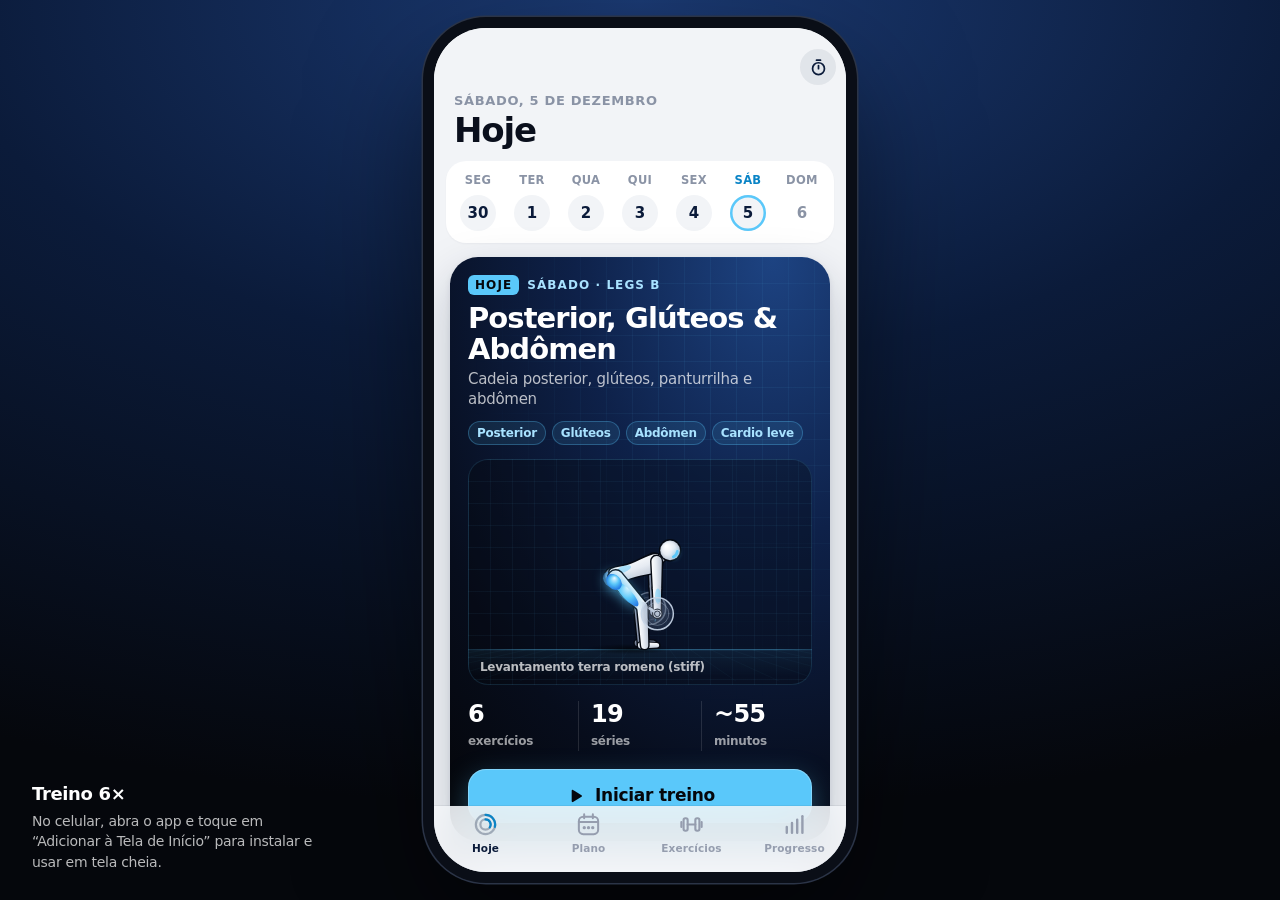
==== commit 912f81aa: "Transforma o site em app instalável (PWA) - interface de app: barra de abas (Hoje, Plano, Exercícios" ====
--- a/index.html
+++ b/index.html
@@ -2,22 +2,27 @@
 <html lang="pt-BR">
 <head>
 <meta charset="utf-8">
-<meta name="viewport" content="width=device-width, initial-scale=1, viewport-fit=cover">
+<meta name="viewport" content="width=device-width, initial-scale=1, viewport-fit=cover, user-scalable=no">
 <meta name="theme-color" content="#F2F4F7">
 <meta name="apple-mobile-web-app-capable" content="yes">
+<meta name="mobile-web-app-capable" content="yes">
 <meta name="apple-mobile-web-app-status-bar-style" content="default">
-<meta name="description" content="Rotina de treino de 6 dias com animações, cronômetro e timer de descanso.">
-<title>Treino 6× · Rotina semanal</title>
-<link rel="icon" href="data:image/svg+xml,%3Csvg xmlns='http://www.w3.org/2000/svg' viewBox='0 0 32 32'%3E%3Crect width='32' height='32' rx='9' fill='%230B1B3A'/%3E%3Cpath d='M9 16h14M7 12v8M25 12v8M11 13v6M21 13v6' stroke='%235AC8FA' stroke-width='2.6' stroke-linecap='round'/%3E%3C/svg%3E">
+<meta name="apple-mobile-web-app-title" content="Treino 6×">
+<meta name="application-name" content="Treino 6×">
+<meta name="description" content="App de treino de 6 dias com animações, cronômetro e timer de descanso.">
+<title>Treino 6×</title>
+<link rel="apple-touch-icon" href="icons/apple-touch-icon.png">
+<link rel="icon" href="data:image/svg+xml,%3Csvg xmlns='http://www.w3.org/2000/svg' viewBox='0 0 32 32'%3E%3Crect width='32' height='32' rx='9' fill='%230B1B3A'/%3E%3Cpath d='M11 16h10M8.5 12v8M23.5 12v8M5.5 14v4M26.5 14v4' stroke='%235AC8FA' stroke-width='2.6' stroke-linecap='round'/%3E%3C/svg%3E">
 <style>
 /* =====================================================================
-   ESTILO — branco, azul-marinho, azul-claro, preto e cinza-claro
+   ESTILO DO APP — branco, azul-marinho, azul-claro, preto e cinza-claro
    ===================================================================== */
 :root {
   --white: #FFFFFF;
   --bg: #F2F4F7;
-  --bg-2: #E9EDF2;
+  --bg-2: #E8ECF1;
   --line: #E1E5EC;
+  --sep: rgba(60, 67, 85, .16);
   --gray: #8A93A5;
   --gray-2: #5D6678;
   --ink: #0A0F1C;
@@ -28,567 +33,618 @@
   --blue-2: #A8E2FF;
   --blue-ink: #0A84C6;
   --black: #05070C;
-  --r-xl: 30px;
-  --r-lg: 22px;
-  --r-md: 16px;
-  --r-sm: 12px;
-  --shadow-1: 0 1px 2px rgba(11, 27, 58, .05), 0 6px 22px rgba(11, 27, 58, .06);
-  --shadow-2: 0 2px 6px rgba(11, 27, 58, .06), 0 24px 60px rgba(11, 27, 58, .14);
   --sheet: cubic-bezier(.32, .72, 0, 1);
   --ease: cubic-bezier(.25, .1, .25, 1);
   --font: -apple-system, BlinkMacSystemFont, "SF Pro Text", "SF Pro Display", "Inter", "Segoe UI", system-ui, sans-serif;
+  --safe-t: env(safe-area-inset-top, 0px);
   --safe-b: env(safe-area-inset-bottom, 0px);
+  --tab-h: 54px;
+  --nb-h: 46px;
 }
 
 * { box-sizing: border-box; }
-html { -webkit-text-size-adjust: 100%; scroll-behavior: smooth; }
+html, body { height: 100%; margin: 0; overflow: hidden; background: var(--bg); overscroll-behavior: none; }
 body {
-  margin: 0; font-family: var(--font); color: var(--ink); background: var(--bg);
-  font-size: 1rem; line-height: 1.47; letter-spacing: -0.011em;
-  -webkit-font-smoothing: antialiased; -moz-osx-font-smoothing: grayscale;
-  -webkit-tap-highlight-color: transparent;
+  font-family: var(--font); color: var(--ink); font-size: 17px; line-height: 1.35; letter-spacing: -0.016em;
+  -webkit-font-smoothing: antialiased; -moz-osx-font-smoothing: grayscale; -webkit-tap-highlight-color: transparent;
+  -webkit-user-select: none; user-select: none; -webkit-touch-callout: none;
 }
-button { font: inherit; color: inherit; border: 0; background: none; cursor: pointer; padding: 0; }
-button:focus-visible, a:focus-visible, input:focus-visible { outline: 3px solid rgba(90, 200, 250, .7); outline-offset: 2px; border-radius: 10px; }
+input { -webkit-user-select: text; user-select: text; }
+button { font: inherit; color: inherit; border: 0; background: none; cursor: pointer; padding: 0; -webkit-tap-highlight-color: transparent; }
+button:focus-visible, input:focus-visible { outline: 3px solid rgba(90, 200, 250, .75); outline-offset: 2px; border-radius: 12px; }
 img, svg, canvas { display: block; }
 .tnum { font-variant-numeric: tabular-nums; }
-.sr { position: absolute; width: 1px; height: 1px; overflow: hidden; clip: rect(0 0 0 0); white-space: nowrap; }
-body.lock { overflow: hidden; }
-
-/* ---------------- barra superior translúcida ---------------- */
-.nav {
-  position: sticky; top: 0; z-index: 40;
-  background: rgba(255, 255, 255, .72);
-  backdrop-filter: saturate(180%) blur(20px); -webkit-backdrop-filter: saturate(180%) blur(20px);
-  border-bottom: 1px solid rgba(11, 27, 58, .06);
+[hidden] { display: none !important; }
+
+/* ---------------- casca do app ---------------- */
+.app { position: relative; width: 100%; height: 100vh; height: 100dvh; overflow: hidden; background: var(--bg); isolation: isolate; }
+.views { position: absolute; inset: 0; }
+.view { position: absolute; inset: 0; overflow: hidden; }
+.screen { position: absolute; inset: 0; background: var(--bg); overflow: hidden; touch-action: pan-y; will-change: transform; }
+.screen.pushed { box-shadow: -14px 0 40px rgba(5, 7, 12, .14); }
+.screen::after { content: ""; position: absolute; inset: 0; z-index: 30; background: rgba(5, 7, 12, .14); opacity: 0; pointer-events: none; transition: opacity .45s var(--sheet); }
+.screen.dim::after { opacity: var(--dim, 1); }
+.screen.dragging::after { transition: none; }
+.screen.covered { visibility: hidden; }
+.sc {
+  position: absolute; inset: 0; overflow-y: auto; overflow-x: hidden; -webkit-overflow-scrolling: touch; overscroll-behavior-y: contain;
+  padding: calc(var(--nb-h) + var(--safe-t)) 0 calc(var(--tab-h) + var(--safe-b) + 30px);
 }
-.nav-in { max-width: 1120px; margin: 0 auto; padding: 0 20px; height: 54px; display: flex; align-items: center; gap: 12px; }
-.brand { display: flex; align-items: center; gap: 10px; font-weight: 700; letter-spacing: -0.02em; font-size: 1.02rem; }
-.brand-mark {
-  width: 28px; height: 28px; border-radius: 9px; position: relative; overflow: hidden;
-  background: linear-gradient(140deg, var(--navy) 0%, var(--navy-3) 60%, var(--blue) 140%);
-  box-shadow: inset 0 0 0 1px rgba(255,255,255,.12);
+.app.has-mini .sc { padding-bottom: calc(var(--tab-h) + var(--safe-b) + 100px); }
+
+/* barra de navegação translúcida */
+.nb {
+  position: absolute; z-index: 20; top: 0; left: 0; right: 0; height: calc(var(--nb-h) + var(--safe-t)); padding: var(--safe-t) 10px 0;
+  display: grid; grid-template-columns: 1fr minmax(0, auto) 1fr; align-items: center; gap: 6px;
+  transition: background-color .25s, box-shadow .25s;
 }
-.brand-mark::after { content: ""; position: absolute; inset: 8px 7px; border-radius: 3px; border: 2px solid var(--blue); border-left-color: transparent; border-right-color: transparent; }
-.brand small { font-weight: 600; color: var(--gray); font-size: .78rem; letter-spacing: 0; }
-.nav-sp { flex: 1; }
-.pill-btn {
-  display: inline-flex; align-items: center; gap: 7px; height: 34px; padding: 0 14px; border-radius: 999px;
-  background: var(--navy); color: #fff; font-size: .86rem; font-weight: 600; letter-spacing: -0.005em;
-  transition: transform .12s var(--ease), background .2s;
+.nb.solid { background: rgba(242, 244, 247, .82); -webkit-backdrop-filter: saturate(180%) blur(20px); backdrop-filter: saturate(180%) blur(20px); box-shadow: 0 .5px 0 var(--sep); }
+.nb-t { font-size: 17px; font-weight: 650; text-align: center; white-space: nowrap; overflow: hidden; text-overflow: ellipsis; max-width: 230px; opacity: 0; transform: translateY(5px); transition: opacity .2s, transform .3s var(--sheet); }
+.nb.solid .nb-t, .nb.show-t .nb-t { opacity: 1; transform: none; }
+.nb-l { justify-self: start; min-width: 0; }
+.nb-r { justify-self: end; display: flex; gap: 8px; }
+.nb-back { display: flex; align-items: center; color: var(--navy-3); font-size: 17px; height: 44px; padding-right: 8px; max-width: 120px; white-space: nowrap; }
+.nb-back span { overflow: hidden; text-overflow: ellipsis; }
+.nb-back svg { width: 26px; height: 26px; margin-left: -6px; flex: none; }
+.nb-back:active { opacity: .5; }
+.nb-btn { width: 36px; height: 36px; border-radius: 50%; display: grid; place-items: center; color: var(--navy); background: rgba(11, 27, 58, .07); transition: transform .12s var(--ease); }
+.nb-btn:active { transform: scale(.9); }
+.nb-btn svg { width: 19px; height: 19px; }
+
+/* título grande */
+.lt { padding: 2px 20px 8px; }
+.lt .k { font-size: 13px; font-weight: 700; letter-spacing: .05em; text-transform: uppercase; color: var(--gray); }
+.lt h1 { margin: 1px 0 0; font-size: 34px; line-height: 1.12; font-weight: 800; letter-spacing: -0.034em; }
+.lt p { margin: 3px 0 0; color: var(--gray-2); font-size: 15px; }
+
+/* seções */
+.sh { display: flex; align-items: baseline; justify-content: space-between; gap: 10px; margin: 26px 20px 10px; }
+.sh h2 { margin: 0; font-size: 22px; font-weight: 750; letter-spacing: -0.026em; }
+.sh span { font-size: 15px; color: var(--gray); white-space: nowrap; }
+.note { margin: 10px 24px 0; color: var(--gray); font-size: 13px; line-height: 1.4; }
+
+/* lista agrupada (inset grouped) */
+.group { margin: 0 16px; background: var(--white); border-radius: 18px; overflow: hidden; box-shadow: 0 1px 2px rgba(11, 27, 58, .04); }
+.row {
+  display: flex; align-items: center; gap: 12px; width: 100%; min-height: 58px; padding: 10px 14px; text-align: left;
+  position: relative; background: var(--white); transition: background-color .15s;
 }
-.pill-btn:active { transform: scale(.96); }
-.pill-btn.ghost { background: rgba(11, 27, 58, .06); color: var(--navy); }
-.pill-btn svg { width: 15px; height: 15px; }
-
-main { max-width: 1120px; margin: 0 auto; padding: 0 20px 80px; }
-
-/* ---------------- hero ---------------- */
-.hero { padding: 44px 0 26px; display: grid; grid-template-columns: 1.35fr 1fr; gap: 28px; align-items: end; }
-.eyebrow { font-size: .78rem; font-weight: 700; letter-spacing: .08em; text-transform: uppercase; color: var(--blue-ink); }
-.hero h1 {
-  margin: 10px 0 12px; font-size: clamp(2.3rem, 5.4vw, 3.9rem); line-height: 1.02; letter-spacing: -0.035em; font-weight: 800;
-}
-.grad { background: linear-gradient(100deg, var(--navy) 0%, var(--navy-3) 45%, #2EA6E6 85%, var(--blue) 100%); -webkit-background-clip: text; background-clip: text; color: transparent; }
-.hero p.lead { margin: 0; font-size: clamp(1.02rem, 1.6vw, 1.2rem); color: var(--gray-2); max-width: 36em; letter-spacing: -0.014em; }
-.chips { display: flex; flex-wrap: wrap; gap: 8px; margin-top: 18px; }
-.chip {
-  display: inline-flex; align-items: center; gap: 6px; padding: 7px 12px; border-radius: 999px; font-size: .84rem; font-weight: 600;
-  background: var(--white); color: var(--navy); box-shadow: inset 0 0 0 1px var(--line);
-}
-.chip b { font-weight: 800; }
-.week-card {
-  background: var(--navy); color: #fff; border-radius: var(--r-lg); padding: 20px 22px; position: relative; overflow: hidden;
-  box-shadow: var(--shadow-2);
-}
-.week-card::before { content: ""; position: absolute; inset: 0; background: radial-gradient(80% 120% at 100% 0%, rgba(90,200,250,.28), transparent 60%); pointer-events: none; }
-.week-card h3 { margin: 0; font-size: .8rem; letter-spacing: .08em; text-transform: uppercase; color: var(--blue-2); }
-.week-row { display: flex; align-items: center; gap: 18px; margin-top: 12px; position: relative; }
-.ring { width: 76px; height: 76px; flex: none; overflow: visible; }
-.ring circle { fill: none; stroke-width: 7; }
-.ring .bg { stroke: rgba(255,255,255,.12); }
-.ring .fg { stroke: var(--blue); stroke-linecap: round; transition: stroke-dashoffset .8s var(--sheet); filter: drop-shadow(0 0 6px rgba(90,200,250,.6)); }
-.ring-num { position: absolute; left: 0; top: 0; width: 76px; height: 76px; display: grid; place-items: center; font-weight: 800; font-size: 1.25rem; letter-spacing: -0.02em; }
-.ring-num small { font-size: .7rem; color: var(--blue-2); font-weight: 600; display: block; text-align: center; margin-top: -4px; }
-.week-dots { display: flex; gap: 6px; margin-top: 8px; }
-.week-dots i { width: 22px; height: 6px; border-radius: 3px; background: rgba(255,255,255,.14); }
-.week-dots i.on { background: var(--blue); box-shadow: 0 0 10px rgba(90,200,250,.7); }
-.week-dots i.today { outline: 1.5px solid rgba(255,255,255,.6); outline-offset: 1.5px; }
-.week-card p { margin: 0; color: rgba(255,255,255,.75); font-size: .9rem; }
-.week-card p b { color: #fff; }
-
-/* ---------------- seletor de dias ---------------- */
-.days {
-  position: sticky; top: 54px; z-index: 30; margin: 6px -20px 0; padding: 10px 20px;
-  background: rgba(242, 244, 247, .78); backdrop-filter: saturate(180%) blur(18px); -webkit-backdrop-filter: saturate(180%) blur(18px);
-}
-.days-in { display: grid; grid-template-columns: repeat(7, minmax(0, 1fr)); gap: 6px; padding: 5px; border-radius: 18px; background: var(--bg-2); }
-.day-tab {
-  position: relative; border-radius: 13px; padding: 9px 4px 8px; text-align: center; transition: background .25s var(--ease), color .25s, transform .12s;
-  color: var(--gray-2);
-}
-.day-tab:active { transform: scale(.96); }
-.day-tab .d { display: block; font-size: .8rem; font-weight: 700; letter-spacing: .02em; text-transform: uppercase; }
-.day-tab .t { display: block; font-size: .72rem; font-weight: 600; margin-top: 1px; white-space: nowrap; overflow: hidden; text-overflow: ellipsis; opacity: .85; }
-.day-tab[aria-selected="true"] { background: var(--white); color: var(--navy); box-shadow: 0 1px 2px rgba(11,27,58,.08), 0 4px 14px rgba(11,27,58,.08); }
-.day-tab .today-dot { position: absolute; top: 6px; right: 7px; width: 6px; height: 6px; border-radius: 50%; background: var(--blue); box-shadow: 0 0 6px var(--blue); }
-.day-tab .done { position: absolute; top: 4px; left: 6px; width: 14px; height: 14px; border-radius: 50%; background: var(--navy); display: grid; place-items: center; }
-.day-tab .done svg { width: 9px; height: 9px; stroke: var(--blue); }
-
-/* ---------------- dia ---------------- */
-.day { padding-top: 18px; animation: fadeUp .5s var(--sheet); }
-@keyframes fadeUp { from { opacity: 0; transform: translateY(10px); } to { opacity: 1; transform: none; } }
-
-.day-hero {
-  position: relative; overflow: hidden; border-radius: var(--r-xl); color: #fff; padding: 30px; min-height: 290px;
-  background: radial-gradient(120% 140% at 85% 10%, #1D4382 0%, #0E2149 38%, #070D1C 75%, #05070C 100%);
-  box-shadow: var(--shadow-2); display: grid; grid-template-columns: 1.1fr 1fr; gap: 20px; align-items: stretch;
-}
-.day-hero::before {
-  content: ""; position: absolute; inset: 0; pointer-events: none;
-  background-image: linear-gradient(rgba(90,200,250,.07) 1px, transparent 1px), linear-gradient(90deg, rgba(90,200,250,.07) 1px, transparent 1px);
-  background-size: 28px 28px; mask-image: radial-gradient(90% 90% at 70% 40%, #000 20%, transparent 75%); -webkit-mask-image: radial-gradient(90% 90% at 70% 40%, #000 20%, transparent 75%);
-}
-.day-hero > * { position: relative; }
-.dh-info { display: flex; flex-direction: column; }
-.dh-eyebrow { font-size: .76rem; font-weight: 700; letter-spacing: .1em; text-transform: uppercase; color: var(--blue-2); display: flex; gap: 8px; align-items: center; }
-.dh-eyebrow .now { background: var(--blue); color: var(--black); border-radius: 6px; padding: 2px 7px; letter-spacing: .06em; }
-.day-hero h2 { margin: 10px 0 6px; font-size: clamp(2rem, 4.2vw, 3.1rem); line-height: 1.02; letter-spacing: -0.032em; font-weight: 800; }
-.day-hero .sub { margin: 0; color: rgba(255,255,255,.72); font-size: 1.02rem; }
-.tags { display: flex; flex-wrap: wrap; gap: 6px; margin-top: 16px; }
-.tag { font-size: .78rem; font-weight: 600; padding: 5px 10px; border-radius: 999px; color: var(--blue-2); background: rgba(90,200,250,.1); box-shadow: inset 0 0 0 1px rgba(90,200,250,.32); }
-.metrics { display: flex; gap: 0; margin-top: auto; padding-top: 22px; }
-.metric { padding-right: 18px; margin-right: 18px; border-right: 1px solid rgba(255,255,255,.12); }
-.metric:last-child { border: 0; }
-.metric b { display: block; font-size: 1.55rem; font-weight: 800; letter-spacing: -0.03em; line-height: 1.1; }
-.metric span { font-size: .78rem; color: rgba(255,255,255,.6); font-weight: 600; }
-.start-btn {
-  margin-top: 22px; align-self: flex-start; display: inline-flex; align-items: center; gap: 10px; height: 52px; padding: 0 26px 0 20px; border-radius: 999px;
-  background: var(--blue); color: var(--black); font-weight: 700; font-size: 1.02rem; letter-spacing: -0.01em;
-  box-shadow: 0 0 0 1px rgba(255,255,255,.25) inset, 0 10px 30px rgba(90,200,250,.35);
-  transition: transform .12s var(--ease), box-shadow .3s;
-}
-.start-btn:hover { box-shadow: 0 0 0 1px rgba(255,255,255,.35) inset, 0 14px 40px rgba(90,200,250,.5); }
-.start-btn:active { transform: scale(.96); }
-.start-btn svg { width: 20px; height: 20px; }
-.dh-stage { position: relative; border-radius: 22px; overflow: hidden; min-height: 220px; background: rgba(5,7,12,.35); box-shadow: inset 0 0 0 1px rgba(90,200,250,.14); }
-.dh-stage canvas { position: absolute; inset: 0; width: 100%; height: 100%; }
-.dh-stage .cap { position: absolute; left: 14px; bottom: 12px; font-size: .78rem; color: rgba(255,255,255,.7); font-weight: 600; }
-
-.sec-h { display: flex; align-items: baseline; justify-content: space-between; gap: 10px; margin: 34px 2px 12px; }
-.sec-h h3 { margin: 0; font-size: 1.45rem; letter-spacing: -0.025em; font-weight: 800; }
-.sec-h span { color: var(--gray); font-size: .9rem; font-weight: 600; }
+button.row:active, .row.tap:active { background: #E6E9EF; }
+.row + .row::before { content: ""; position: absolute; top: 0; right: 0; left: var(--inset, 16px); height: .5px; background: var(--sep); }
+.row .tx { flex: 1; min-width: 0; }
+.row .t1 { font-size: 16.5px; font-weight: 600; letter-spacing: -0.018em; line-height: 1.24; }
+.row .t2 { font-size: 13.5px; color: var(--gray-2); margin-top: 2px; white-space: nowrap; overflow: hidden; text-overflow: ellipsis; }
+.row .t3 { font-size: 12.5px; color: var(--gray); margin-top: 3px; display: flex; gap: 4px 8px; flex-wrap: wrap; }
+.row .chev { width: 17px; height: 17px; color: #B5BCC9; flex: none; }
+.row .val { font-weight: 700; color: var(--navy); font-size: 16px; white-space: nowrap; }
+.row .ic { width: 32px; height: 32px; border-radius: 9px; display: grid; place-items: center; flex: none; background: var(--navy); color: var(--blue); }
+.row .ic svg { width: 18px; height: 18px; }
+.row.danger .t1 { color: #D0342C; }
+.row.danger .ic { background: #FDECEB; color: #D0342C; }
+.row .num { width: 22px; font-size: 13px; font-weight: 800; color: var(--gray); text-align: center; flex: none; }
+.thumb { position: relative; width: 74px; height: 56px; border-radius: 13px; overflow: hidden; flex: none; }
+.thumb.lg { width: 104px; height: 78px; }
+.badge-day { width: 46px; height: 46px; border-radius: 13px; display: grid; place-items: center; flex: none; font-size: 12.5px; font-weight: 800; letter-spacing: .05em; text-transform: uppercase; background: var(--navy); color: #fff; }
+.badge-day.today { background: var(--blue); color: var(--black); box-shadow: 0 4px 14px rgba(90, 200, 250, .45); }
+.badge-day.rest { background: var(--bg-2); color: var(--gray-2); }
+.done-ic { width: 24px; height: 24px; border-radius: 50%; display: grid; place-items: center; background: var(--navy); color: var(--blue); flex: none; }
+.done-ic svg { width: 13px; height: 13px; }
+.pill { display: inline-flex; align-items: center; height: 20px; padding: 0 8px; border-radius: 10px; font-size: 11px; font-weight: 800; letter-spacing: .04em; text-transform: uppercase; background: rgba(90, 200, 250, .18); color: var(--blue-ink); vertical-align: 2px; margin-left: 6px; }
+
+/* músculos (pontos) */
+.mus { display: flex; flex-wrap: wrap; gap: 4px 9px; font-size: 13px; color: var(--gray-2); }
+.mus .p, .mus .s { display: inline-flex; align-items: center; gap: 5px; white-space: nowrap; }
+.mus .p { color: var(--navy); font-weight: 700; }
+.mus .p::before, .mus .s::before { content: ""; width: 7px; height: 7px; border-radius: 50%; background: var(--blue); box-shadow: 0 0 6px rgba(90, 200, 250, .9); }
+.mus .s::before { background: rgba(90, 200, 250, .45); box-shadow: none; }
 
 /* ---------------- palco (animação) ---------------- */
-.stage {
-  position: relative; overflow: hidden; isolation: isolate;
-  background: radial-gradient(120% 95% at 50% 28%, #183466 0%, #0B1838 46%, #05070C 100%);
-}
+.stage { position: relative; overflow: hidden; isolation: isolate; background: radial-gradient(120% 95% at 50% 28%, #183466 0%, #0B1838 46%, #05070C 100%); }
 .stage::before {
   content: ""; position: absolute; inset: 0; z-index: -1;
-  background-image: linear-gradient(rgba(90,200,250,.05) 1px, transparent 1px), linear-gradient(90deg, rgba(90,200,250,.05) 1px, transparent 1px);
+  background-image: linear-gradient(rgba(90, 200, 250, .05) 1px, transparent 1px), linear-gradient(90deg, rgba(90, 200, 250, .05) 1px, transparent 1px);
   background-size: 22px 22px;
 }
 .stage canvas { position: absolute; inset: 0; width: 100%; height: 100%; }
-
-/* ---------------- cartões de exercício ---------------- */
-.ex-list { display: grid; grid-template-columns: repeat(2, minmax(0, 1fr)); gap: 14px; }
-.ex {
-  display: grid; grid-template-columns: minmax(130px, 44%) 1fr; background: var(--white); border-radius: var(--r-lg); overflow: hidden;
-  box-shadow: var(--shadow-1); text-align: left; transition: transform .16s var(--ease), box-shadow .3s; min-height: 176px;
+.stage .cap { position: absolute; left: 12px; bottom: 10px; font-size: 12px; color: rgba(255, 255, 255, .72); font-weight: 600; }
+
+/* ---------------- semana (hoje) ---------------- */
+.wk { display: grid; grid-template-columns: repeat(7, 1fr); gap: 2px; margin: 4px 12px 0; padding: 12px 6px; background: var(--white); border-radius: 20px; box-shadow: 0 1px 2px rgba(11, 27, 58, .04); }
+.wk button { display: flex; flex-direction: column; align-items: center; gap: 7px; }
+.wk .l { font-size: 11.5px; font-weight: 700; color: var(--gray); letter-spacing: .03em; }
+.wk .c { width: 36px; height: 36px; border-radius: 50%; display: grid; place-items: center; font-size: 15px; font-weight: 700; color: var(--navy); background: var(--bg); transition: transform .12s; }
+.wk button:active .c { transform: scale(.9); }
+.wk .done .c { background: var(--navy); color: var(--blue); box-shadow: 0 4px 12px rgba(11, 27, 58, .25); }
+.wk .today .c { box-shadow: inset 0 0 0 2.5px var(--blue); }
+.wk .today.done .c { box-shadow: inset 0 0 0 2.5px var(--blue), 0 4px 12px rgba(11, 27, 58, .25); }
+.wk .today .l { color: var(--blue-ink); }
+.wk .rest .c { background: transparent; color: var(--gray); }
+
+/* ---------------- cartão do treino ---------------- */
+.hero-card {
+  position: relative; overflow: hidden; margin: 14px 16px 0; padding: 18px; border-radius: 28px; color: #fff;
+  background: radial-gradient(130% 120% at 85% 0%, #1D4382 0%, #0E2149 40%, #070D1C 78%, #05070C 100%);
+  box-shadow: 0 2px 6px rgba(11, 27, 58, .08), 0 20px 50px rgba(11, 27, 58, .22);
 }
-.ex:hover { box-shadow: var(--shadow-2); }
-.ex:active { transform: scale(.985); }
-.ex .stage { min-height: 100%; }
-.ex .num { position: absolute; left: 10px; top: 9px; font-size: .72rem; font-weight: 800; color: rgba(168,226,255,.85); letter-spacing: .06em; }
-.ex-body { padding: 15px 16px 14px; display: flex; flex-direction: column; min-width: 0; }
-.ex-body h4 { margin: 0; font-size: 1.04rem; line-height: 1.22; letter-spacing: -0.02em; font-weight: 700; }
-.presc { display: flex; flex-wrap: wrap; gap: 5px; margin-top: 9px; }
-.presc span { font-size: .76rem; font-weight: 700; padding: 4px 8px; border-radius: 8px; background: var(--bg); color: var(--navy); }
-.presc span.rest { background: rgba(90,200,250,.14); color: var(--blue-ink); }
-.mus { display: flex; flex-wrap: wrap; gap: 4px 6px; margin-top: 10px; font-size: .76rem; color: var(--gray-2); }
-.mus .p { color: var(--navy); font-weight: 700; display: inline-flex; align-items: center; gap: 5px; }
-.mus .p::before, .mus .s::before { content: ""; width: 7px; height: 7px; border-radius: 50%; background: var(--blue); box-shadow: 0 0 6px rgba(90,200,250,.9); }
-.mus .s { display: inline-flex; align-items: center; gap: 5px; }
-.mus .s::before { background: rgba(90,200,250,.45); box-shadow: none; }
-.ex-foot { margin-top: auto; padding-top: 10px; display: flex; align-items: center; justify-content: space-between; font-size: .82rem; font-weight: 600; color: var(--blue-ink); }
-.ex-foot .note { color: var(--gray); font-weight: 600; }
-.ex-foot > span:last-child { display: inline-flex; align-items: center; gap: 2px; white-space: nowrap; }
-.ex-foot svg { width: 16px; height: 16px; }
-
-.mini-card { display: grid; grid-template-columns: minmax(130px, 34%) 1fr; background: var(--white); border-radius: var(--r-lg); overflow: hidden; box-shadow: var(--shadow-1); text-align: left; width: 100%; transition: transform .16s var(--ease); }
-.mini-card:active { transform: scale(.99); }
-.mini-card .stage { min-height: 170px; }
-.mini-card .ex-body p { margin: 6px 0 0; color: var(--gray-2); font-size: .9rem; }
-.segs { display: flex; gap: 2px; margin-top: 12px; height: 26px; align-items: flex-end; }
-.segs i { flex: var(--w); border-radius: 3px; background: rgba(11,27,58,.12); height: 40%; }
-.segs i.hi { background: var(--blue); height: 100%; box-shadow: 0 0 8px rgba(90,200,250,.6); }
-.segs-legend { display: flex; justify-content: space-between; font-size: .72rem; color: var(--gray); margin-top: 4px; font-weight: 600; }
-
-.rest-day { background: var(--white); border-radius: var(--r-xl); padding: 30px; box-shadow: var(--shadow-1); }
-.rest-day h2 { margin: 6px 0 8px; font-size: 2.2rem; letter-spacing: -0.03em; }
-.rest-day ul { margin: 14px 0 0; padding-left: 18px; color: var(--gray-2); }
-.rest-day li { margin: 6px 0; }
-
-/* ---------------- guia ---------------- */
-.guide { display: grid; grid-template-columns: repeat(4, minmax(0, 1fr)); gap: 14px; }
-.g-card { background: var(--white); border-radius: var(--r-lg); padding: 20px; box-shadow: var(--shadow-1); }
-.g-card .ic { width: 38px; height: 38px; border-radius: 11px; display: grid; place-items: center; background: var(--navy); color: var(--blue); }
-.g-card .ic svg { width: 20px; height: 20px; }
-.g-card h4 { margin: 14px 0 4px; font-size: 1.02rem; letter-spacing: -0.015em; }
-.g-card .big { font-size: 1.7rem; font-weight: 800; letter-spacing: -0.03em; color: var(--navy); line-height: 1.1; }
-.g-card p { margin: 6px 0 0; color: var(--gray-2); font-size: .88rem; }
-.disclaimer { margin-top: 26px; color: var(--gray); font-size: .8rem; text-align: center; }
-
-/* ---------------- sheet de detalhes ---------------- */
-.scrim { position: fixed; inset: 0; z-index: 60; background: rgba(5,7,12,.42); opacity: 0; pointer-events: none; transition: opacity .35s var(--ease); }
-.scrim.on { opacity: 1; pointer-events: auto; }
-.sheet {
-  position: fixed; z-index: 61; left: 50%; bottom: 0; width: min(980px, 100%); max-height: 94vh; max-height: 94dvh;
-  transform: translate(-50%, calc(100% + 80px)); visibility: hidden; transition: transform .5s var(--sheet), visibility 0s .5s;
-  background: var(--white); border-radius: 30px 30px 0 0; box-shadow: 0 -10px 60px rgba(5,7,12,.25);
-  display: flex; flex-direction: column; overflow: hidden;
+.hero-card::before {
+  content: ""; position: absolute; inset: 0; pointer-events: none;
+  background-image: linear-gradient(rgba(90, 200, 250, .07) 1px, transparent 1px), linear-gradient(90deg, rgba(90, 200, 250, .07) 1px, transparent 1px);
+  background-size: 26px 26px; -webkit-mask-image: radial-gradient(90% 80% at 70% 20%, #000 15%, transparent 72%); mask-image: radial-gradient(90% 80% at 70% 20%, #000 15%, transparent 72%);
 }
-.sheet.on { transform: translate(-50%, 0); visibility: visible; transition: transform .5s var(--sheet), visibility 0s; }
-.sheet.drag { transition: none; }
-.sheet-top { padding: 8px 18px 6px; touch-action: none; cursor: grab; }
-.grabber { width: 38px; height: 5px; border-radius: 3px; background: #D4D9E2; margin: 0 auto 8px; }
-.sheet-h { display: flex; align-items: center; gap: 12px; }
-.sheet-h h3 { margin: 0; flex: 1; font-size: 1.32rem; letter-spacing: -0.025em; line-height: 1.15; }
-.icon-btn { width: 34px; height: 34px; border-radius: 50%; display: grid; place-items: center; background: var(--bg); color: var(--gray-2); flex: none; transition: transform .12s; }
-.icon-btn:active { transform: scale(.92); }
-.icon-btn svg { width: 16px; height: 16px; }
-.sheet-body { overflow-y: auto; padding: 4px 18px calc(22px + var(--safe-b)); overscroll-behavior: contain; }
-.big-stage { border-radius: 22px; aspect-ratio: 16 / 10; max-height: 52vh; width: 100%; }
-.stage-ui { position: absolute; left: 12px; right: 12px; bottom: 12px; display: flex; align-items: center; gap: 8px; z-index: 2; }
-.phase {
-  flex: 1; min-width: 0; display: inline-flex; align-items: center; gap: 8px; color: #fff; font-size: .88rem; font-weight: 600; letter-spacing: -0.01em;
+.hero-card > * { position: relative; }
+.hc-eye { font-size: 12px; font-weight: 700; letter-spacing: .09em; text-transform: uppercase; color: var(--blue-2); display: flex; align-items: center; gap: 8px; flex-wrap: wrap; }
+.hc-eye .now { background: var(--blue); color: var(--black); border-radius: 6px; padding: 2px 7px; }
+.hc-eye .ok { background: rgba(255, 255, 255, .14); color: #fff; border-radius: 6px; padding: 2px 7px; }
+.hero-card h2 { margin: 8px 0 4px; font-size: 29px; line-height: 1.06; letter-spacing: -0.032em; font-weight: 800; }
+.hc-sub { margin: 0; color: rgba(255, 255, 255, .72); font-size: 15px; }
+.hc-stage { margin-top: 14px; border-radius: 20px; aspect-ratio: 16 / 10.5; box-shadow: inset 0 0 0 1px rgba(90, 200, 250, .14); background: rgba(5, 7, 12, .35); }
+.metrics { display: flex; margin-top: 16px; }
+.metric { flex: 1; padding-right: 12px; margin-right: 12px; border-right: 1px solid rgba(255, 255, 255, .12); }
+.metric:last-child { border: 0; margin: 0; padding: 0; }
+.metric b { display: block; font-size: 24px; font-weight: 800; letter-spacing: -0.03em; line-height: 1.1; }
+.metric span { font-size: 12px; color: rgba(255, 255, 255, .6); font-weight: 600; }
+.start-btn {
+  margin-top: 18px; width: 100%; display: flex; align-items: center; justify-content: center; gap: 10px; height: 54px; border-radius: 18px;
+  background: var(--blue); color: var(--black); font-weight: 750; font-size: 17px; letter-spacing: -0.015em;
+  box-shadow: inset 0 0 0 1px rgba(255, 255, 255, .25), 0 10px 28px rgba(90, 200, 250, .35); transition: transform .12s var(--ease);
 }
+.start-btn:active { transform: scale(.97); }
+.start-btn svg { width: 20px; height: 20px; }
+.tags { display: flex; flex-wrap: wrap; gap: 6px; margin-top: 12px; }
+.tag { font-size: 12px; font-weight: 600; padding: 4px 9px; border-radius: 999px; color: var(--blue-2); background: rgba(90, 200, 250, .1); box-shadow: inset 0 0 0 1px rgba(90, 200, 250, .3); }
+
+.rest-card { margin: 14px 16px 0; padding: 22px 20px; border-radius: 28px; background: var(--white); box-shadow: 0 1px 2px rgba(11, 27, 58, .04); }
+.rest-card .moon { width: 48px; height: 48px; border-radius: 15px; display: grid; place-items: center; background: var(--navy); color: var(--blue); }
+.rest-card .moon svg { width: 26px; height: 26px; }
+.rest-card h2 { margin: 14px 0 6px; font-size: 26px; letter-spacing: -0.03em; }
+.rest-card ul { margin: 10px 0 0; padding-left: 18px; color: var(--gray-2); font-size: 15px; }
+.rest-card li { margin: 6px 0; }
+
+/* blocos de números */
+.tiles { display: grid; grid-template-columns: 1fr 1fr; gap: 10px; margin: 0 16px; }
+.tiles.t3 { grid-template-columns: repeat(3, 1fr); }
+.tile { background: var(--white); border-radius: 18px; padding: 14px; box-shadow: 0 1px 2px rgba(11, 27, 58, .04); min-width: 0; }
+.tile small { display: block; font-size: 12.5px; font-weight: 650; color: var(--gray-2); }
+.tile b { display: block; font-size: 26px; font-weight: 800; letter-spacing: -0.03em; color: var(--navy); margin-top: 4px; line-height: 1.1; }
+.tile b em { font-style: normal; font-size: 14px; color: var(--gray); font-weight: 650; margin-left: 2px; }
+.tile p { margin: 6px 0 0; font-size: 12.5px; color: var(--gray-2); line-height: 1.38; }
+.tile .ti { width: 32px; height: 32px; border-radius: 10px; display: grid; place-items: center; background: var(--navy); color: var(--blue); margin-bottom: 10px; }
+.tile .ti svg { width: 18px; height: 18px; }
+
+.chips { display: flex; flex-wrap: wrap; gap: 7px; margin: 0 16px; }
+.chip { display: inline-flex; align-items: center; gap: 5px; height: 32px; padding: 0 12px; border-radius: 16px; font-size: 14px; font-weight: 600; background: var(--white); color: var(--navy); box-shadow: inset 0 0 0 1px var(--line); white-space: nowrap; }
+.chip b { font-weight: 800; }
+
+/* barras do cardio */
+.segs { display: flex; gap: 2px; height: 22px; align-items: flex-end; margin-top: 8px; }
+.segs i { flex: var(--w); border-radius: 3px; background: rgba(11, 27, 58, .12); height: 40%; }
+.segs i.hi { background: var(--blue); height: 100%; box-shadow: 0 0 8px rgba(90, 200, 250, .6); }
+
+/* ---------------- anel de progresso ---------------- */
+.ring-card { margin: 4px 16px 0; padding: 18px; border-radius: 26px; color: #fff; display: flex; align-items: center; gap: 18px; background: radial-gradient(120% 140% at 100% 0%, #1D4382 0%, #0E2149 45%, #05070C 100%); box-shadow: 0 16px 40px rgba(11, 27, 58, .2); }
+.ring { width: 112px; height: 112px; flex: none; position: relative; }
+.ring svg { width: 112px; height: 112px; transform: rotate(-90deg); overflow: visible; }
+.ring circle { fill: none; stroke-width: 12; }
+.ring .bg { stroke: rgba(255, 255, 255, .1); }
+.ring .fg { stroke: var(--blue); stroke-linecap: round; transition: stroke-dashoffset 1s var(--sheet); filter: drop-shadow(0 0 7px rgba(90, 200, 250, .6)); }
+.ring .ctr { position: absolute; inset: 0; display: grid; place-items: center; text-align: center; font-size: 28px; font-weight: 800; letter-spacing: -0.03em; line-height: 1; }
+.ring .ctr small { display: block; font-size: 12px; font-weight: 600; color: var(--blue-2); letter-spacing: 0; margin-top: 4px; }
+.rc-k { font-size: 12px; font-weight: 700; letter-spacing: .09em; text-transform: uppercase; color: var(--blue-2); }
+.rc-big { font-size: 22px; font-weight: 800; letter-spacing: -0.025em; margin-top: 4px; line-height: 1.15; }
+.rc-sub { color: rgba(255, 255, 255, .7); font-size: 14px; margin-top: 6px; }
+
+/* ---------------- detalhe do exercício ---------------- */
+.x-stage { margin: 6px 16px 0; border-radius: 26px; aspect-ratio: 4 / 3.35; }
+.stage-ui { position: absolute; left: 10px; right: 10px; bottom: 10px; display: flex; align-items: center; gap: 8px; z-index: 2; }
+.phase { flex: 1; min-width: 0; display: flex; color: #fff; font-size: 14px; font-weight: 600; letter-spacing: -0.01em; }
 .phase span {
-  padding: 7px 12px; border-radius: 999px; background: rgba(5,7,12,.5); backdrop-filter: blur(14px); -webkit-backdrop-filter: blur(14px);
-  box-shadow: inset 0 0 0 1px rgba(90,200,250,.25); white-space: nowrap; overflow: hidden; text-overflow: ellipsis; max-width: 100%;
-  transition: opacity .25s;
+  padding: 7px 12px; border-radius: 999px; background: rgba(5, 7, 12, .52); -webkit-backdrop-filter: blur(14px); backdrop-filter: blur(14px);
+  box-shadow: inset 0 0 0 1px rgba(90, 200, 250, .25); white-space: nowrap; overflow: hidden; text-overflow: ellipsis; max-width: 100%;
 }
+.phase span:empty { display: none; }
 .phase span::before { content: ""; display: inline-block; width: 7px; height: 7px; border-radius: 50%; background: var(--blue); margin-right: 8px; box-shadow: 0 0 8px var(--blue); vertical-align: 1px; }
-.ctl { height: 34px; min-width: 34px; padding: 0 11px; border-radius: 999px; display: inline-flex; align-items: center; justify-content: center; gap: 6px; color: #fff; font-size: .8rem; font-weight: 700; background: rgba(5,7,12,.5); backdrop-filter: blur(14px); -webkit-backdrop-filter: blur(14px); box-shadow: inset 0 0 0 1px rgba(255,255,255,.14); transition: transform .12s; }
-.ctl:active { transform: scale(.93); }
+.ctl { height: 34px; min-width: 34px; padding: 0 11px; border-radius: 999px; display: inline-flex; align-items: center; justify-content: center; gap: 6px; color: #fff; font-size: 13px; font-weight: 700; background: rgba(5, 7, 12, .52); -webkit-backdrop-filter: blur(14px); backdrop-filter: blur(14px); box-shadow: inset 0 0 0 1px rgba(255, 255, 255, .14); transition: transform .12s; flex: none; }
+.ctl:active { transform: scale(.92); }
 .ctl svg { width: 14px; height: 14px; }
 .ctl.on { background: var(--blue); color: var(--black); }
-.legend-row { display: flex; gap: 14px; align-items: center; font-size: .8rem; color: var(--gray-2); font-weight: 600; margin: 12px 4px 0; flex-wrap: wrap; }
-.legend-row i { display: inline-block; width: 9px; height: 9px; border-radius: 50%; margin-right: 6px; vertical-align: 0; }
-.legend-row .lp { background: var(--blue); box-shadow: 0 0 8px var(--blue); }
-.legend-row .ls { background: rgba(90,200,250,.45); }
-.legend-row .lt { border: 1.5px dashed var(--blue); width: 14px; height: 0; border-radius: 0; vertical-align: 3px; }
-.d-grid { display: grid; grid-template-columns: 330px 1fr; gap: 16px; margin-top: 16px; }
-.mus-panel { background: radial-gradient(120% 90% at 50% 10%, #13284F 0%, #08122A 60%, #05070C 100%); border-radius: 22px; padding: 16px; color: #fff; }
-.mus-panel h4 { margin: 0 0 6px; font-size: .78rem; letter-spacing: .08em; text-transform: uppercase; color: var(--blue-2); }
+.x-head { padding: 16px 20px 0; }
+.x-head h1 { margin: 0 0 8px; font-size: 27px; line-height: 1.12; letter-spacing: -0.03em; font-weight: 800; }
+.presc { display: grid; grid-template-columns: repeat(3, 1fr); gap: 8px; margin: 16px 16px 0; }
+.presc .box { background: var(--white); border-radius: 16px; padding: 10px 12px; box-shadow: 0 1px 2px rgba(11, 27, 58, .04); min-width: 0; }
+.presc .box b { display: block; font-size: 19px; letter-spacing: -0.02em; color: var(--navy); white-space: nowrap; overflow: hidden; text-overflow: ellipsis; }
+.presc .box span { font-size: 11.5px; color: var(--gray); font-weight: 700; text-transform: uppercase; letter-spacing: .05em; }
+.presc .box.wide { grid-column: 1 / -1; }
+.presc .box.wide b { font-size: 15px; white-space: normal; }
+.btn-sec { margin: 10px 16px 0; width: calc(100% - 32px); height: 48px; border-radius: 16px; background: var(--navy); color: #fff; display: flex; align-items: center; justify-content: center; gap: 8px; font-weight: 650; font-size: 16px; transition: transform .12s var(--ease); }
+.btn-sec:active { transform: scale(.97); }
+.btn-sec svg { width: 18px; height: 18px; color: var(--blue); }
+.seg { position: relative; display: grid; grid-template-columns: 1fr 1fr; margin: 20px 16px 0; padding: 2px; border-radius: 11px; background: rgba(118, 118, 128, .14); }
+.seg i { position: absolute; top: 2px; bottom: 2px; left: 2px; width: calc(50% - 2px); border-radius: 9px; background: #fff; box-shadow: 0 3px 8px rgba(0, 0, 0, .12), 0 3px 1px rgba(0, 0, 0, .04); transition: transform .4s var(--sheet); }
+.seg.r i { transform: translateX(100%); }
+.seg button { position: relative; z-index: 1; height: 32px; font-size: 14px; font-weight: 650; color: var(--gray-2); transition: color .2s; }
+.seg button[aria-selected="true"] { color: var(--ink); }
+.panel { margin: 14px 16px 0; animation: fadeIn .35s var(--ease); }
+@keyframes fadeIn { from { opacity: 0; transform: translateY(6px); } to { opacity: 1; transform: none; } }
+.cues { display: grid; gap: 10px; }
+.cue { background: var(--white); border-radius: 18px; padding: 14px 16px; box-shadow: 0 1px 2px rgba(11, 27, 58, .04); }
+.cue h5 { margin: 0 0 6px; font-size: 12.5px; letter-spacing: .07em; text-transform: uppercase; color: var(--navy-3); display: flex; align-items: center; gap: 8px; }
+.cue h5 svg { width: 16px; height: 16px; color: var(--blue-ink); }
+.cue ul { margin: 0; padding-left: 18px; }
+.cue li { margin: 4px 0; color: #222A3A; font-size: 15px; line-height: 1.4; }
+.cue p { margin: 0; color: #222A3A; font-size: 15px; line-height: 1.4; }
+.cue.warn { background: var(--navy); }
+.cue.warn h5 { color: var(--blue-2); }
+.cue.warn h5 svg { color: var(--blue); }
+.cue.warn li { color: rgba(255, 255, 255, .88); }
+.mus-panel { background: radial-gradient(120% 90% at 50% 10%, #13284F 0%, #08122A 60%, #05070C 100%); border-radius: 24px; padding: 16px; color: #fff; }
+.mus-panel h4 { margin: 0 0 6px; font-size: 12px; letter-spacing: .08em; text-transform: uppercase; color: var(--blue-2); }
 .bodymap { display: grid; grid-template-columns: 1fr 1fr; gap: 6px; }
 .bodymap figure { margin: 0; text-align: center; }
-.bodymap svg { width: 100%; height: auto; max-height: 250px; }
-.bodymap figcaption { font-size: .72rem; color: rgba(255,255,255,.55); font-weight: 600; margin-top: 2px; }
+.bodymap svg { width: 100%; height: auto; max-height: 280px; }
+.bodymap figcaption { font-size: 12px; color: rgba(255, 255, 255, .55); font-weight: 600; margin-top: 2px; }
 .sil * { fill: #1A2849; }
 .sil line { stroke: #1A2849; fill: none; }
 .m-off * { fill: #22345C; }
-.m-sec * { fill: rgba(90,200,250,.5); }
+.m-sec * { fill: rgba(90, 200, 250, .5); }
 .m-pri * { fill: #5AC8FA; }
-.m-list { margin-top: 10px; display: grid; gap: 6px; font-size: .86rem; }
-.m-list div { display: flex; gap: 8px; align-items: baseline; }
-.m-list b { font-size: .7rem; letter-spacing: .06em; text-transform: uppercase; color: var(--blue-2); min-width: 88px; }
-.cues { display: grid; gap: 10px; }
-.cue { background: var(--bg); border-radius: 18px; padding: 14px 16px; }
-.cue h5 { margin: 0 0 6px; font-size: .78rem; letter-spacing: .07em; text-transform: uppercase; color: var(--navy-3); display: flex; align-items: center; gap: 8px; }
-.cue h5 svg { width: 16px; height: 16px; color: var(--blue-ink); }
-.cue ul { margin: 0; padding-left: 18px; }
-.cue li { margin: 3px 0; color: #222A3A; font-size: .93rem; }
-.cue p { margin: 0; color: #222A3A; font-size: .93rem; }
-.cue.warn { background: #0B1B3A; color: #fff; }
-.cue.warn h5 { color: var(--blue-2); }
-.cue.warn h5 svg { color: var(--blue); }
-.cue.warn li { color: rgba(255,255,255,.86); }
-.d-presc { display: flex; flex-wrap: wrap; align-items: center; gap: 8px; margin-top: 14px; }
-.d-presc .box { background: var(--bg); border-radius: 14px; padding: 9px 14px; }
-.d-presc .box b { display: block; font-size: 1.15rem; letter-spacing: -0.02em; color: var(--navy); }
-.d-presc .box span { font-size: .72rem; color: var(--gray); font-weight: 700; text-transform: uppercase; letter-spacing: .05em; }
-.d-presc .sp { flex: 1; }
+.m-list { margin-top: 12px; display: grid; gap: 8px; font-size: 14.5px; }
+.m-list div { display: flex; gap: 10px; align-items: baseline; }
+.m-list b { font-size: 11px; letter-spacing: .06em; text-transform: uppercase; color: var(--blue-2); min-width: 84px; }
+.legend-row { display: flex; gap: 12px; align-items: center; font-size: 12.5px; color: var(--gray-2); font-weight: 600; margin: 10px 20px 0; flex-wrap: wrap; }
+.legend-row i { display: inline-block; width: 9px; height: 9px; border-radius: 50%; margin-right: 5px; }
+.legend-row .lp { background: var(--blue); box-shadow: 0 0 8px var(--blue); }
+.legend-row .ls { background: rgba(90, 200, 250, .45); }
+.legend-row .lt2 { border-top: 1.5px dashed var(--blue); width: 14px; height: 0; border-radius: 0; vertical-align: 3px; }
+
+/* ---------------- biblioteca ---------------- */
+.search { margin: 4px 16px 0; display: flex; align-items: center; gap: 7px; height: 40px; padding: 0 10px; border-radius: 12px; background: rgba(118, 118, 128, .13); color: var(--gray); }
+.search svg { width: 18px; height: 18px; flex: none; }
+.search input { flex: 1; min-width: 0; border: 0; background: transparent; outline: none; font: 17px var(--font); color: var(--ink); letter-spacing: -0.016em; }
+.search input::placeholder { color: var(--gray); }
+.filters { display: flex; gap: 8px; overflow-x: auto; padding: 12px 16px 2px; scrollbar-width: none; }
+.filters::-webkit-scrollbar { display: none; }
+.filters button { flex: none; height: 34px; padding: 0 15px; border-radius: 17px; font-size: 14.5px; font-weight: 650; background: var(--white); color: var(--navy); box-shadow: inset 0 0 0 1px var(--line); transition: background .2s, color .2s, transform .12s; }
+.filters button:active { transform: scale(.95); }
+.filters button[aria-pressed="true"] { background: var(--navy); color: #fff; box-shadow: none; }
+.grid2 { display: grid; grid-template-columns: 1fr 1fr; gap: 12px; margin: 0 16px; }
+.tile-ex { background: var(--white); border-radius: 20px; overflow: hidden; text-align: left; box-shadow: 0 1px 2px rgba(11, 27, 58, .05); transition: transform .14s var(--ease); display: flex; flex-direction: column; }
+.tile-ex:active { transform: scale(.97); }
+.tile-ex .stage { aspect-ratio: 4 / 3.1; }
+.tile-ex .tb { padding: 10px 12px 12px; }
+.tile-ex h4 { margin: 0; font-size: 14.5px; line-height: 1.22; letter-spacing: -0.015em; font-weight: 700; }
+.tile-ex .mus { margin-top: 6px; font-size: 12px; }
+.tile-ex .days { margin-top: 7px; font-size: 11.5px; font-weight: 700; color: var(--blue-ink); letter-spacing: .02em; }
+.empty { margin: 30px 24px; text-align: center; color: var(--gray); font-size: 15px; }
+
+/* ---------------- interruptor ---------------- */
+.sw { position: relative; width: 51px; height: 31px; flex: none; }
+.sw input { position: absolute; inset: 0; opacity: 0; margin: 0; cursor: pointer; z-index: 1; }
+.sw span { position: absolute; inset: 0; border-radius: 16px; background: rgba(120, 120, 128, .26); transition: background .25s; }
+.sw span::after { content: ""; position: absolute; top: 2px; left: 2px; width: 27px; height: 27px; border-radius: 50%; background: #fff; box-shadow: 0 3px 8px rgba(0, 0, 0, .15), 0 3px 1px rgba(0, 0, 0, .06); transition: transform .35s var(--sheet); }
+.sw input:checked + span { background: var(--navy-3); }
+.sw input:checked + span::after { transform: translateX(20px); }
+.sw input:focus-visible + span { outline: 3px solid rgba(90, 200, 250, .75); outline-offset: 2px; }
+.install-help { padding: 0 16px 14px 60px; font-size: 14px; color: var(--gray-2); line-height: 1.45; background: var(--white); }
+.install-help b { color: var(--navy); }
+
+/* ---------------- barra de abas ---------------- */
+.tabbar {
+  position: absolute; z-index: 50; left: 0; right: 0; bottom: 0; height: calc(var(--tab-h) + var(--safe-b)); padding-bottom: var(--safe-b);
+  display: grid; grid-template-columns: repeat(4, 1fr);
+  background: rgba(249, 250, 252, .86); -webkit-backdrop-filter: saturate(180%) blur(22px); backdrop-filter: saturate(180%) blur(22px);
+  box-shadow: 0 -.5px 0 var(--sep);
+}
+.tabbar button { display: flex; flex-direction: column; align-items: center; justify-content: center; gap: 3px; color: #959DAE; font-size: 10.5px; font-weight: 650; letter-spacing: .01em; transition: color .2s; }
+.tabbar svg { width: 27px; height: 27px; transition: transform .25s var(--sheet); }
+.tabbar svg .a { transition: stroke .2s, fill .2s; }
+.tabbar button:active svg { transform: scale(.86); }
+.tabbar button[aria-selected="true"] { color: var(--navy); }
+.tabbar button[aria-selected="true"] svg .a { stroke: var(--blue-ink); }
+.tabbar button[aria-selected="true"] svg .af { fill: var(--blue); }
+
+/* ---------------- mini player do treino ---------------- */
+.mini {
+  position: absolute; z-index: 45; left: 10px; right: 10px; bottom: calc(var(--tab-h) + var(--safe-b) + 8px); height: 62px; border-radius: 20px;
+  display: flex; align-items: center; gap: 12px; padding: 0 10px 0 8px; color: #fff; text-align: left;
+  background: rgba(8, 14, 30, .9); -webkit-backdrop-filter: saturate(180%) blur(24px); backdrop-filter: saturate(180%) blur(24px);
+  box-shadow: 0 14px 34px rgba(5, 7, 12, .3), inset 0 0 0 1px rgba(255, 255, 255, .08);
+  transform: translateY(calc(100% + 80px)); visibility: hidden; transition: transform .5s var(--sheet), visibility 0s .5s;
+}
+.mini.on { transform: none; visibility: visible; transition: transform .5s var(--sheet), visibility 0s; }
+.mini:active { transform: scale(.98); }
+.mini .thumb { width: 60px; height: 46px; border-radius: 12px; }
+.mini .tx { flex: 1; min-width: 0; }
+.mini small { display: flex; align-items: center; gap: 6px; font-size: 11px; font-weight: 700; letter-spacing: .07em; text-transform: uppercase; color: var(--blue-2); }
+.mini small::before { content: ""; width: 7px; height: 7px; border-radius: 50%; background: var(--blue); box-shadow: 0 0 8px var(--blue); animation: blink 1.6s infinite; }
+@keyframes blink { 50% { opacity: .35; } }
+.mini b { display: block; font-size: 15px; font-weight: 650; white-space: nowrap; overflow: hidden; text-overflow: ellipsis; margin-top: 1px; }
+.mini .tm { font-size: 20px; font-weight: 700; letter-spacing: -0.02em; }
+.mini .go { width: 38px; height: 38px; border-radius: 50%; background: var(--blue); color: var(--black); display: grid; place-items: center; flex: none; }
+.mini .go svg { width: 18px; height: 18px; }
 
 /* ---------------- timer flutuante ---------------- */
 .dock {
-  position: fixed; z-index: 70; left: 50%; bottom: calc(16px + var(--safe-b)); transform: translate(-50%, calc(100% + 60px));
-  visibility: hidden; transition: transform .5s var(--sheet), visibility 0s .5s; width: min(440px, calc(100% - 24px));
-  background: rgba(8,14,30,.86); backdrop-filter: saturate(180%) blur(24px); -webkit-backdrop-filter: saturate(180%) blur(24px);
-  color: #fff; border-radius: 26px; padding: 12px 12px 12px 14px; box-shadow: 0 18px 50px rgba(5,7,12,.35), inset 0 0 0 1px rgba(255,255,255,.08);
+  position: absolute; z-index: 70; left: 10px; right: 10px; bottom: calc(var(--tab-h) + var(--safe-b) + 8px);
+  transform: translateY(calc(100% + 120px)); visibility: hidden; transition: transform .5s var(--sheet), visibility 0s .5s;
+  background: rgba(8, 14, 30, .9); -webkit-backdrop-filter: saturate(180%) blur(24px); backdrop-filter: saturate(180%) blur(24px);
+  color: #fff; border-radius: 26px; padding: 12px 12px 12px 14px; box-shadow: 0 18px 50px rgba(5, 7, 12, .35), inset 0 0 0 1px rgba(255, 255, 255, .08);
 }
-.dock.on { transform: translate(-50%, 0); visibility: visible; transition: transform .5s var(--sheet), visibility 0s; }
-.dock-row { display: flex; align-items: center; gap: 12px; }
+.dock.on { transform: none; visibility: visible; transition: transform .5s var(--sheet), visibility 0s; }
+.app.has-mini .dock { bottom: calc(var(--tab-h) + var(--safe-b) + 78px); }
+.dock-row { display: flex; align-items: center; gap: 10px; }
 .dock .mini-ring { width: 54px; height: 54px; flex: none; position: relative; }
 .dock .mini-ring svg { width: 54px; height: 54px; transform: rotate(-90deg); overflow: visible; }
 .dock .mini-ring circle { fill: none; stroke-width: 5; }
-.dock .mini-ring .bg { stroke: rgba(255,255,255,.12); }
+.dock .mini-ring .bg { stroke: rgba(255, 255, 255, .12); }
 .dock .mini-ring .fg { stroke: var(--blue); stroke-linecap: round; }
 .dock-t { flex: 1; min-width: 0; }
-.dock-t small { display: block; font-size: .72rem; color: var(--blue-2); font-weight: 700; letter-spacing: .06em; text-transform: uppercase; }
-.dock-t b { font-size: 1.9rem; font-weight: 700; letter-spacing: -0.03em; line-height: 1.05; }
-.dock .ctl { background: rgba(255,255,255,.1); }
+.dock-t small { display: block; font-size: 11px; color: var(--blue-2); font-weight: 700; letter-spacing: .06em; text-transform: uppercase; white-space: nowrap; overflow: hidden; text-overflow: ellipsis; }
+.dock-t b { font-size: 30px; font-weight: 700; letter-spacing: -0.03em; line-height: 1.05; }
+.dock .ctl { background: rgba(255, 255, 255, .1); }
 .presets { display: flex; gap: 6px; margin-top: 10px; }
-.presets button { flex: 1; height: 34px; border-radius: 12px; background: rgba(255,255,255,.08); color: #fff; font-weight: 700; font-size: .86rem; transition: transform .12s, background .2s; }
+.presets button { flex: 1; height: 34px; border-radius: 12px; background: rgba(255, 255, 255, .08); color: #fff; font-weight: 700; font-size: 14px; transition: transform .12s, background .2s; }
 .presets button:active { transform: scale(.94); }
 .presets button.on { background: var(--blue); color: var(--black); }
 .dock.done .fg { stroke: #fff; }
 .dock.done { animation: pulse 1s var(--ease) 3; }
-@keyframes pulse { 50% { box-shadow: 0 18px 50px rgba(5,7,12,.35), 0 0 0 6px rgba(90,200,250,.45); } }
-
-/* ---------------- modo treino (tela cheia) ---------------- */
+@keyframes pulse { 50% { box-shadow: 0 18px 50px rgba(5, 7, 12, .35), 0 0 0 6px rgba(90, 200, 250, .45); } }
+
+/* ---------------- modo treino ---------------- */
 .session {
-  position: fixed; inset: 0; z-index: 80; background: var(--black); color: #fff; display: flex; flex-direction: column;
-  opacity: 0; pointer-events: none; visibility: hidden; transform: scale(1.02); transition: opacity .35s var(--ease), transform .45s var(--sheet), visibility 0s .45s;
+  position: absolute; inset: 0; z-index: 80; background: var(--black); color: #fff; display: flex; flex-direction: column;
+  transform: translateY(100%); visibility: hidden; transition: transform .55s var(--sheet), visibility 0s .55s;
 }
-.session.on { opacity: 1; pointer-events: auto; visibility: visible; transform: none; transition: opacity .35s var(--ease), transform .45s var(--sheet), visibility 0s; }
-.s-top { display: flex; align-items: center; gap: 10px; padding: calc(10px + env(safe-area-inset-top, 0px)) 14px 8px; }
-.s-top .icon-btn { background: rgba(255,255,255,.1); color: #fff; width: 40px; height: 40px; }
+.session.on { transform: none; visibility: visible; transition: transform .55s var(--sheet), visibility 0s; }
+.s-top { display: flex; align-items: center; gap: 10px; padding: calc(8px + var(--safe-t)) 14px 6px; }
+.s-top .icon-btn { width: 40px; height: 40px; border-radius: 50%; display: grid; place-items: center; background: rgba(255, 255, 255, .1); color: #fff; flex: none; transition: transform .12s; }
+.s-top .icon-btn:active { transform: scale(.9); }
+.s-top .icon-btn svg { width: 18px; height: 18px; }
 .s-clock { flex: 1; text-align: center; }
-.s-clock small { display: block; font-size: .7rem; letter-spacing: .1em; text-transform: uppercase; color: var(--blue-2); font-weight: 700; }
-.s-clock b { font-size: 1.9rem; font-weight: 700; letter-spacing: -0.02em; line-height: 1.1; }
+.s-clock small { display: block; font-size: 11px; letter-spacing: .1em; text-transform: uppercase; color: var(--blue-2); font-weight: 700; }
+.s-clock b { font-size: 30px; font-weight: 700; letter-spacing: -0.02em; line-height: 1.1; }
+.s-clock .day { color: rgba(255, 255, 255, .55); letter-spacing: .01em; text-transform: none; font-weight: 600; }
 .s-clock.paused b { color: var(--gray); }
 .s-prog { display: flex; gap: 3px; padding: 4px 14px 10px; }
-.s-prog button { flex: 1; height: 5px; border-radius: 3px; background: rgba(255,255,255,.14); position: relative; overflow: hidden; }
+.s-prog button { flex: 1; height: 5px; border-radius: 3px; background: rgba(255, 255, 255, .14); position: relative; overflow: hidden; }
 .s-prog button.done { background: var(--blue); }
-.s-prog button.cur { background: rgba(90,200,250,.35); box-shadow: 0 0 0 1px rgba(90,200,250,.6); }
+.s-prog button.cur { background: rgba(90, 200, 250, .35); box-shadow: 0 0 0 1px rgba(90, 200, 250, .6); }
 .s-prog button i { position: absolute; left: 0; top: 0; bottom: 0; background: var(--blue); }
-.s-main { flex: 1; min-height: 0; display: grid; grid-template-columns: 1.25fr 1fr; gap: 16px; padding: 0 14px calc(14px + var(--safe-b)); }
+.s-main { flex: 1; min-height: 0; display: grid; grid-template-rows: minmax(190px, 42%) 1fr; gap: 12px; padding: 0 14px calc(12px + var(--safe-b)); }
 .s-stage { border-radius: 24px; min-height: 0; }
-.s-info { display: flex; flex-direction: column; min-height: 0; overflow-y: auto; padding: 4px 4px 0; }
-.s-eyebrow { font-size: .76rem; letter-spacing: .1em; text-transform: uppercase; color: var(--blue-2); font-weight: 700; }
-.s-info h2 { margin: 6px 0 4px; font-size: clamp(1.5rem, 3.4vw, 2.3rem); line-height: 1.06; letter-spacing: -0.03em; }
-.s-target { color: rgba(255,255,255,.75); font-size: 1.05rem; }
+.s-info { display: flex; flex-direction: column; min-height: 0; overflow-y: auto; padding: 2px 4px 0; }
+.s-eyebrow { font-size: 12px; letter-spacing: .1em; text-transform: uppercase; color: var(--blue-2); font-weight: 700; }
+.s-info h2 { margin: 5px 0 4px; font-size: 26px; line-height: 1.08; letter-spacing: -0.03em; }
+.s-target { color: rgba(255, 255, 255, .75); font-size: 16px; }
 .s-target b { color: #fff; }
-.dots { display: flex; gap: 8px; margin: 16px 0 4px; }
-.dots i { width: 34px; height: 8px; border-radius: 4px; background: rgba(255,255,255,.14); transition: background .3s; }
-.dots i.on { background: var(--blue); box-shadow: 0 0 10px rgba(90,200,250,.7); }
-.dots i.cur { background: rgba(90,200,250,.3); box-shadow: inset 0 0 0 1.5px var(--blue); }
-.load { display: flex; align-items: center; gap: 10px; margin-top: 16px; }
-.load label { font-size: .78rem; color: rgba(255,255,255,.6); font-weight: 700; text-transform: uppercase; letter-spacing: .06em; margin-right: 4px; }
-.load .ctl { width: 44px; height: 44px; font-size: 1.3rem; background: rgba(255,255,255,.1); }
-.load input { width: 92px; height: 44px; border-radius: 14px; border: 0; background: rgba(255,255,255,.08); color: #fff; text-align: center; font: 700 1.3rem var(--font); letter-spacing: -0.02em; font-variant-numeric: tabular-nums; }
+.dots { display: flex; gap: 7px; margin: 14px 0 2px; }
+.dots i { flex: 0 1 34px; height: 8px; border-radius: 4px; background: rgba(255, 255, 255, .14); transition: background .3s; }
+.dots i.on { background: var(--blue); box-shadow: 0 0 10px rgba(90, 200, 250, .7); }
+.dots i.cur { background: rgba(90, 200, 250, .3); box-shadow: inset 0 0 0 1.5px var(--blue); }
+.load { display: flex; align-items: center; gap: 10px; margin-top: 14px; }
+.load label { font-size: 12px; color: rgba(255, 255, 255, .6); font-weight: 700; text-transform: uppercase; letter-spacing: .06em; margin-right: 2px; }
+.load .ctl { width: 44px; height: 44px; font-size: 22px; background: rgba(255, 255, 255, .1); }
+.load input { width: 88px; height: 44px; border-radius: 14px; border: 0; background: rgba(255, 255, 255, .08); color: #fff; text-align: center; font: 700 22px var(--font); letter-spacing: -0.02em; font-variant-numeric: tabular-nums; }
 .load input::-webkit-inner-spin-button { -webkit-appearance: none; }
-.load span { color: rgba(255,255,255,.6); font-weight: 600; }
-.timed { display: flex; align-items: center; gap: 16px; margin-top: 16px; }
-.big-ring { width: 120px; height: 120px; position: relative; flex: none; }
-.big-ring svg { width: 120px; height: 120px; transform: rotate(-90deg); overflow: visible; }
+.load span { color: rgba(255, 255, 255, .6); font-weight: 600; }
+.timed { display: flex; align-items: center; gap: 16px; margin-top: 14px; }
+.big-ring { width: 112px; height: 112px; position: relative; flex: none; }
+.big-ring svg { width: 112px; height: 112px; transform: rotate(-90deg); overflow: visible; }
 .big-ring circle { fill: none; stroke-width: 8; }
-.big-ring .bg { stroke: rgba(255,255,255,.1); }
-.big-ring .fg { stroke: var(--blue); stroke-linecap: round; filter: drop-shadow(0 0 8px rgba(90,200,250,.7)); }
-.big-ring b { position: absolute; inset: 0; display: grid; place-items: center; font-size: 1.7rem; letter-spacing: -0.03em; font-weight: 700; }
-.timed-t small { display: block; font-size: .74rem; color: var(--blue-2); text-transform: uppercase; letter-spacing: .08em; font-weight: 700; }
-.timed-t b { display: block; font-size: 1.2rem; letter-spacing: -0.02em; margin-top: 2px; }
-.timed-t span { display: block; color: rgba(255,255,255,.6); font-size: .88rem; margin-top: 4px; }
-.timed.hi .fg { stroke: #fff; filter: drop-shadow(0 0 10px rgba(255,255,255,.8)); }
+.big-ring .bg { stroke: rgba(255, 255, 255, .1); }
+.big-ring .fg { stroke: var(--blue); stroke-linecap: round; filter: drop-shadow(0 0 8px rgba(90, 200, 250, .7)); }
+.big-ring b { position: absolute; inset: 0; display: grid; place-items: center; font-size: 26px; letter-spacing: -0.03em; font-weight: 700; }
+.timed-t small { display: block; font-size: 11.5px; color: var(--blue-2); text-transform: uppercase; letter-spacing: .08em; font-weight: 700; }
+.timed-t b { display: block; font-size: 18px; letter-spacing: -0.02em; margin-top: 2px; }
+.timed-t span { display: block; color: rgba(255, 255, 255, .6); font-size: 14px; margin-top: 4px; }
+.timed.hi .fg { stroke: #fff; filter: drop-shadow(0 0 10px rgba(255, 255, 255, .8)); }
 .timed.hi .timed-t b { color: var(--blue); }
-.s-actions { margin-top: auto; padding-top: 18px; display: grid; gap: 10px; }
+.s-actions { margin-top: auto; padding-top: 14px; display: grid; gap: 10px; }
 .main-btn {
-  height: 60px; border-radius: 20px; background: var(--blue); color: var(--black); font-weight: 800; font-size: 1.1rem; letter-spacing: -0.015em;
-  display: flex; align-items: center; justify-content: center; gap: 10px; box-shadow: 0 12px 34px rgba(90,200,250,.3); transition: transform .12s var(--ease), background .2s;
+  height: 58px; border-radius: 20px; background: var(--blue); color: var(--black); font-weight: 800; font-size: 18px; letter-spacing: -0.015em;
+  display: flex; align-items: center; justify-content: center; gap: 10px; box-shadow: 0 12px 34px rgba(90, 200, 250, .3); transition: transform .12s var(--ease), background .2s;
 }
 .main-btn:active { transform: scale(.97); }
-.main-btn.alt { background: rgba(255,255,255,.12); color: #fff; box-shadow: none; }
+.main-btn.alt { background: rgba(255, 255, 255, .12); color: #fff; box-shadow: none; }
 .main-btn svg { width: 20px; height: 20px; }
 .s-nav { display: flex; gap: 8px; }
-.s-nav button { flex: 1; height: 44px; border-radius: 14px; background: rgba(255,255,255,.08); color: rgba(255,255,255,.85); font-weight: 600; font-size: .9rem; display: flex; align-items: center; justify-content: center; gap: 6px; transition: transform .12s; }
+.s-nav button { flex: 1; height: 44px; border-radius: 14px; background: rgba(255, 255, 255, .08); color: rgba(255, 255, 255, .85); font-weight: 600; font-size: 14.5px; display: flex; align-items: center; justify-content: center; gap: 5px; transition: transform .12s; }
 .s-nav button:active { transform: scale(.96); }
 .s-nav button:disabled { opacity: .35; }
 .s-nav svg { width: 16px; height: 16px; }
-
 .rest-panel {
   position: absolute; left: 0; right: 0; bottom: 0; z-index: 3; padding: 18px 18px calc(18px + var(--safe-b));
-  background: rgba(8,14,30,.88); backdrop-filter: saturate(180%) blur(26px); -webkit-backdrop-filter: saturate(180%) blur(26px);
-  border-radius: 30px 30px 0 0; box-shadow: 0 -20px 60px rgba(0,0,0,.5), inset 0 1px 0 rgba(255,255,255,.08);
+  background: rgba(8, 14, 30, .9); -webkit-backdrop-filter: saturate(180%) blur(26px); backdrop-filter: saturate(180%) blur(26px);
+  border-radius: 30px 30px 0 0; box-shadow: 0 -20px 60px rgba(0, 0, 0, .5), inset 0 1px 0 rgba(255, 255, 255, .08);
   transform: translateY(calc(100% + 40px)); visibility: hidden; transition: transform .5s var(--sheet), visibility 0s .5s;
 }
 .rest-panel.on { transform: none; visibility: visible; transition: transform .5s var(--sheet), visibility 0s; }
-.rest-in { max-width: 720px; margin: 0 auto; display: grid; grid-template-columns: auto 1fr; gap: 20px; align-items: center; }
-.rest-panel .big-ring { width: 150px; height: 150px; }
-.rest-panel .big-ring svg { width: 150px; height: 150px; }
-.rest-panel .big-ring b { font-size: 2.4rem; }
-.rest-panel h4 { margin: 0; font-size: .78rem; letter-spacing: .1em; text-transform: uppercase; color: var(--blue-2); }
-.rest-panel .next { margin: 6px 0 14px; font-size: 1.08rem; color: rgba(255,255,255,.88); letter-spacing: -0.01em; }
+.rest-in { display: grid; justify-items: center; text-align: center; gap: 8px; }
+.rest-panel .big-ring, .rest-panel .big-ring svg { width: 132px; height: 132px; }
+.rest-panel .big-ring b { font-size: 36px; }
+.rest-panel h4 { margin: 4px 0 0; font-size: 12px; letter-spacing: .1em; text-transform: uppercase; color: var(--blue-2); }
+.rest-panel .next { margin: 0 0 6px; font-size: 16px; color: rgba(255, 255, 255, .88); }
 .rest-panel .next b { color: #fff; }
-.rest-btns { display: flex; gap: 8px; }
-.rest-btns button { flex: 1; height: 48px; border-radius: 16px; background: rgba(255,255,255,.1); font-weight: 700; transition: transform .12s; }
+.rest-btns { display: flex; gap: 8px; width: 100%; }
+.rest-btns button { flex: 1; height: 50px; border-radius: 16px; background: rgba(255, 255, 255, .1); font-weight: 700; transition: transform .12s; }
 .rest-btns button:active { transform: scale(.95); }
 .rest-btns button.skip { background: var(--blue); color: var(--black); }
-
-.summary { position: absolute; inset: 0; z-index: 5; display: grid; place-items: center; padding: 24px; background: radial-gradient(100% 80% at 50% 20%, #163064 0%, #070D1C 60%, #05070C 100%); opacity: 0; pointer-events: none; transition: opacity .4s; }
-.summary.on { opacity: 1; pointer-events: auto; }
-.sum-in { text-align: center; max-width: 520px; width: 100%; }
-.sum-badge { width: 84px; height: 84px; border-radius: 50%; margin: 0 auto; display: grid; place-items: center; background: var(--blue); color: var(--black); box-shadow: 0 0 60px rgba(90,200,250,.6); }
+.summary { position: absolute; inset: 0; z-index: 5; display: grid; place-items: center; padding: 24px; background: radial-gradient(100% 80% at 50% 20%, #163064 0%, #070D1C 60%, #05070C 100%); opacity: 0; visibility: hidden; transition: opacity .4s, visibility 0s .4s; }
+.summary.on { opacity: 1; visibility: visible; transition: opacity .4s, visibility 0s; }
+.sum-in { text-align: center; width: 100%; }
+.sum-badge { width: 84px; height: 84px; border-radius: 50%; margin: 0 auto; display: grid; place-items: center; background: var(--blue); color: var(--black); box-shadow: 0 0 60px rgba(90, 200, 250, .6); }
 .sum-badge svg { width: 40px; height: 40px; }
-.sum-in h2 { margin: 20px 0 6px; font-size: 2.3rem; letter-spacing: -0.035em; }
-.sum-in p { margin: 0; color: rgba(255,255,255,.7); }
+.sum-in h2 { margin: 20px 0 6px; font-size: 32px; letter-spacing: -0.035em; }
+.sum-in p { margin: 0; color: rgba(255, 255, 255, .7); }
 .sum-stats { display: grid; grid-template-columns: repeat(3, 1fr); gap: 10px; margin: 24px 0; }
-.sum-stats div { background: rgba(255,255,255,.06); border-radius: 18px; padding: 14px 8px; }
-.sum-stats b { display: block; font-size: 1.6rem; letter-spacing: -0.03em; }
-.sum-stats span { font-size: .74rem; color: rgba(255,255,255,.6); font-weight: 700; text-transform: uppercase; letter-spacing: .06em; }
-
-.toast { position: fixed; z-index: 90; left: 50%; top: calc(14px + env(safe-area-inset-top, 0px)); transform: translate(-50%, -150%); background: var(--navy); color: #fff; padding: 10px 16px; border-radius: 999px; font-size: .88rem; font-weight: 600; box-shadow: var(--shadow-2); visibility: hidden; transition: transform .45s var(--sheet), visibility 0s .45s; }
+.sum-stats div { background: rgba(255, 255, 255, .06); border-radius: 18px; padding: 14px 6px; }
+.sum-stats b { display: block; font-size: 22px; letter-spacing: -0.03em; }
+.sum-stats span { font-size: 11px; color: rgba(255, 255, 255, .6); font-weight: 700; text-transform: uppercase; letter-spacing: .06em; }
+
+/* ---------------- aviso + abertura ---------------- */
+.toast {
+  position: absolute; z-index: 90; left: 50%; top: calc(10px + var(--safe-t)); max-width: calc(100% - 32px); transform: translate(-50%, calc(-100% - 40px));
+  background: var(--navy); color: #fff; padding: 10px 16px; border-radius: 999px; font-size: 14.5px; font-weight: 600; text-align: center;
+  box-shadow: 0 10px 30px rgba(11, 27, 58, .3); visibility: hidden; transition: transform .45s var(--sheet), visibility 0s .45s;
+}
 .toast.on { transform: translate(-50%, 0); visibility: visible; transition: transform .45s var(--sheet), visibility 0s; }
-
-/* ---------------- responsivo ---------------- */
-@media (max-width: 980px) {
-  .guide { grid-template-columns: repeat(2, minmax(0, 1fr)); }
-  .ex-list { grid-template-columns: 1fr; }
-  .d-grid { grid-template-columns: 1fr; }
-  .mus-panel { display: grid; grid-template-columns: 1fr 1fr; gap: 14px; align-items: center; }
-}
-@media (max-width: 760px) {
-  .hero { grid-template-columns: 1fr; padding-top: 28px; gap: 18px; }
-  .day-hero { grid-template-columns: 1fr; padding: 24px 20px 20px; }
-  .dh-stage { min-height: 200px; order: 2; }
-  .start-btn { width: 100%; justify-content: center; }
-  .metrics { padding-top: 18px; }
-  .s-main { grid-template-columns: 1fr; grid-template-rows: minmax(190px, 42%) 1fr; gap: 12px; }
-  .rest-in { grid-template-columns: 1fr; justify-items: center; text-align: center; gap: 10px; }
-  .rest .big-ring, .rest-panel .big-ring svg { width: 128px; height: 128px; }
-  .rest-btns { width: 100%; }
-}
-@media (max-width: 560px) {
-  main { padding: 0 14px 70px; }
-  .nav-in { padding: 0 14px; }
-  .days { margin: 6px -14px 0; padding: 8px 10px; }
-  .days-in { gap: 2px; padding: 4px; }
-  .day-tab .t { display: none; }
-  .day-tab { padding: 10px 2px; }
-  .ex { grid-template-columns: 124px 1fr; min-height: 150px; }
-  .ex-body { padding: 12px 12px 11px; }
-  .ex-body h4 { font-size: .98rem; }
-  .mini-card { grid-template-columns: 1fr; }
-  .mini-card .stage { min-height: 190px; }
-  .guide { grid-template-columns: 1fr; }
-  .mus-panel { grid-template-columns: 1fr; }
-  .sheet-body { padding: 4px 14px calc(22px + var(--safe-b)); }
-  .big-stage { aspect-ratio: 4 / 3.2; }
-  .sum-stats b { font-size: 1.3rem; }
-  .brand small { display: none; }
+.launch { position: absolute; inset: 0; z-index: 100; display: grid; place-items: center; background: radial-gradient(110% 80% at 50% 30%, #1B3A73 0%, #0B1B3A 45%, #05070C 100%); transition: opacity .5s var(--ease), visibility 0s .5s; }
+.launch.out { opacity: 0; visibility: hidden; }
+.launch .logo { display: grid; justify-items: center; gap: 14px; color: #fff; animation: pop .7s var(--sheet); }
+.launch .logo img, .launch .logo svg { width: 96px; height: 96px; border-radius: 24px; box-shadow: 0 20px 50px rgba(0, 0, 0, .4), 0 0 0 1px rgba(255, 255, 255, .1); }
+.launch .logo b { font-size: 22px; letter-spacing: -0.02em; }
+@keyframes pop { from { transform: scale(.86); opacity: 0; } to { transform: none; opacity: 1; } }
+
+.desk-note { display: none; }
+
+/* ---------------- computador: app dentro de um aparelho ---------------- */
+@media (min-width: 720px) and (min-height: 620px) {
+  html, body { background: radial-gradient(120% 90% at 50% 0%, #1B3A73 0%, #0B1B3A 45%, #05070C 100%); }
+  body { display: grid; place-items: center; }
+  .app {
+    width: 412px; height: min(892px, calc(100vh - 56px)); border-radius: 52px; --safe-t: 16px; --safe-b: 12px;
+    box-shadow: 0 0 0 11px #0A0E17, 0 0 0 12.5px #2B3447, 0 50px 120px rgba(0, 0, 0, .55);
+  }
+  .desk-note { display: block; position: fixed; left: 32px; bottom: 28px; max-width: 280px; color: rgba(255, 255, 255, .72); font-size: 14px; line-height: 1.45; }
+  .desk-note b { color: #fff; display: block; font-size: 18px; margin-bottom: 4px; letter-spacing: -0.02em; }
 }
 
 /* ---------------- acessibilidade ---------------- */
 @media (prefers-reduced-motion: reduce) {
-  *, *::before, *::after { animation-duration: .01ms !important; animation-iteration-count: 1 !important; scroll-behavior: auto !important; }
-  .sheet, .dock, .rest-panel, .session, .toast { transition: opacity .2s ease, visibility 0s !important; }
+  *, *::before, *::after { animation-duration: .01ms !important; animation-iteration-count: 1 !important; }
+  .dock, .mini, .rest-panel, .session, .toast, .summary { transition: opacity .2s ease, visibility 0s !important; }
 }
 @media (prefers-reduced-transparency: reduce) {
-  .nav, .days { background: var(--white); backdrop-filter: none; -webkit-backdrop-filter: none; }
-  .dock, .rest-panel { background: #0B1426; backdrop-filter: none; -webkit-backdrop-filter: none; }
+  .nb.solid, .tabbar { background: var(--white); -webkit-backdrop-filter: none; backdrop-filter: none; }
+  .dock, .mini, .rest-panel { background: #0B1426; -webkit-backdrop-filter: none; backdrop-filter: none; }
 }
 @media (prefers-contrast: more) {
-  .chip, .presc span { box-shadow: inset 0 0 0 1.5px var(--navy); }
-  .ex { box-shadow: 0 0 0 1.5px var(--navy); }
+  .group, .tile, .cue, .tile-ex { box-shadow: 0 0 0 1.5px var(--navy); }
 }
 
 </style>
 </head>
 <body>
-
-<header class="nav">
-  <div class="nav-in">
-    <div class="brand"><span class="brand-mark" aria-hidden="true"></span>Treino 6× <small>· Push / Pull / Legs</small></div>
-    <span class="nav-sp"></span>
-    <button class="pill-btn" id="nav-timer"><svg viewBox="0 0 24 24" fill="none" stroke="currentColor" stroke-width="2.2" stroke-linecap="round"><circle cx="12" cy="13.5" r="7.5"/><path d="M12 13.5V9.5M9.5 2.8h5"/></svg>Timer de descanso</button>
+<div class="app" id="app">
+  <div class="views">
+    <div class="view" data-tab="hoje"></div>
+    <div class="view" data-tab="plano" hidden></div>
+    <div class="view" data-tab="exercicios" hidden></div>
+    <div class="view" data-tab="progresso" hidden></div>
   </div>
-</header>
-
-<main>
-  <section class="hero">
-    <div>
-      <div class="eyebrow">Plano de definição · 6 dias por semana</div>
-      <h1>Seu treino.<br><span class="grad">Peito, braços e abdômen.</span></h1>
-      <p class="lead">Divisão Push / Pull / Legs duas vezes por semana: cada músculo treinado 2×, com volume extra para peito, braços e abdômen, e cardio no fim de cada sessão para acelerar a perda de gordura.</p>
-      <div class="chips" id="hero-chips"></div>
+
+  <!-- treino em andamento (minimizado) -->
+  <button class="mini" id="mini" aria-label="Voltar ao treino em andamento">
+    <div class="thumb stage"><canvas id="mini-canvas" aria-hidden="true"></canvas></div>
+    <div class="tx"><small>Treino em andamento</small><b id="mini-title"></b></div>
+    <span class="tm tnum" id="mini-time">0:00</span>
+    <span class="go"><svg viewBox="0 0 24 24" fill="currentColor"><path d="M8 5.6v12.8c0 .8.9 1.3 1.6.9l10.2-6.4c.6-.4.6-1.4 0-1.8L9.6 4.7C8.9 4.3 8 4.8 8 5.6z"/></svg></span>
+  </button>
+
+  <!-- barra de abas -->
+  <nav class="tabbar" id="tabbar" role="tablist" aria-label="Seções do app">
+    <button role="tab" data-tab="hoje" aria-selected="true">
+      <svg viewBox="0 0 28 28" fill="none" stroke="currentColor" stroke-width="2.3" stroke-linecap="round"><circle cx="14" cy="14" r="10" stroke-opacity=".3"/><path class="a" d="M14 4a10 10 0 0 1 9.7 12.4"/><circle cx="14" cy="14" r="5.3" stroke-opacity=".3"/><path class="a" d="M14 8.7a5.3 5.3 0 0 1 4.4 8.3"/></svg>
+      Hoje
+    </button>
+    <button role="tab" data-tab="plano" aria-selected="false">
+      <svg viewBox="0 0 28 28" fill="none" stroke="currentColor" stroke-width="2.1" stroke-linecap="round" stroke-linejoin="round"><rect x="4" y="6" width="20" height="18" rx="4.5"/><path d="M4 11.5h20M9.5 3.5v4M18.5 3.5v4"/><circle class="af" cx="9.6" cy="17.3" r="1.7" fill="currentColor" stroke="none"/><circle class="af" cx="14" cy="17.3" r="1.7" fill="currentColor" stroke="none"/><circle class="af" cx="18.4" cy="17.3" r="1.7" fill="currentColor" stroke="none"/></svg>
+      Plano
+    </button>
+    <button role="tab" data-tab="exercicios" aria-selected="false">
+      <svg viewBox="0 0 28 28" fill="none" stroke="currentColor" stroke-width="2.2" stroke-linecap="round" stroke-linejoin="round"><path d="M10 14h8M3.5 11.5v5M24.5 11.5v5"/><rect class="a" x="5.8" y="7.5" width="4.2" height="13" rx="1.8"/><rect class="a" x="18" y="7.5" width="4.2" height="13" rx="1.8"/></svg>
+      Exercícios
+    </button>
+    <button role="tab" data-tab="progresso" aria-selected="false">
+      <svg viewBox="0 0 28 28" fill="none" stroke="currentColor" stroke-width="2.5" stroke-linecap="round"><path d="M6 22.5v-6M11.4 22.5V12.5M16.8 22.5V9"/><path class="a" d="M22.2 22.5V5.5"/></svg>
+      Progresso
+    </button>
+  </nav>
+
+  <!-- timer de descanso avulso -->
+  <div class="dock" id="dock" role="timer" aria-hidden="true">
+    <div class="dock-row">
+      <div class="mini-ring"></div>
+      <div class="dock-t"><small id="dock-label">Descanso</small><b class="tnum" id="dock-time">1:00</b></div>
+      <button class="ctl" data-add="-15" aria-label="Menos 15 segundos">−15</button>
+      <button class="ctl" data-add="15" aria-label="Mais 15 segundos">+15</button>
+      <button class="ctl" data-act="close" aria-label="Fechar timer"><svg viewBox="0 0 24 24" fill="none" stroke="currentColor" stroke-width="2.6" stroke-linecap="round"><path d="M6 6l12 12M18 6L6 18"/></svg></button>
     </div>
-    <aside class="week-card" aria-label="Progresso da semana">
-      <h3>Esta semana</h3>
-      <div class="week-row">
-        <div style="position:relative" id="week-ring"></div>
-        <div>
-          <p id="week-txt"></p>
-          <div class="week-dots" id="week-dots"></div>
-        </div>
+    <div class="presets"><button data-s="30">30s</button><button data-s="45">45s</button><button data-s="60">60s</button><button data-s="90">90s</button><button data-s="120">2 min</button></div>
+  </div>
+
+  <!-- modo treino -->
+  <div class="session" id="session" role="dialog" aria-modal="true" aria-label="Modo treino" aria-hidden="true">
+    <div class="s-top">
+      <button class="icon-btn" id="ses-close" aria-label="Minimizar treino"><svg viewBox="0 0 24 24" fill="none" stroke="currentColor" stroke-width="2.6" stroke-linecap="round" stroke-linejoin="round"><path d="M6 9l6 6 6-6"/></svg></button>
+      <div class="s-clock" id="ses-clockwrap"><small id="ses-clocklabel">Tempo de treino</small><b class="tnum" id="ses-clock" role="timer">0:00</b><small class="day" id="ses-day"></small></div>
+      <button class="icon-btn" id="ses-pause" aria-label="Pausar treino"><svg viewBox="0 0 24 24" fill="currentColor"><rect x="6" y="5" width="4.2" height="14" rx="1.4"/><rect x="13.8" y="5" width="4.2" height="14" rx="1.4"/></svg></button>
+    </div>
+    <div class="s-prog" id="ses-prog"></div>
+    <div class="s-main">
+      <div class="stage s-stage">
+        <canvas id="ses-canvas" aria-hidden="true"></canvas>
+        <div class="stage-ui"><div class="phase" aria-live="polite"><span id="ses-phase"></span></div></div>
       </div>
-    </aside>
-  </section>
-
-  <nav class="days" aria-label="Dias da semana">
-    <div class="days-in" id="days" role="tablist"></div>
-  </nav>
-
-  <section id="day" class="day" role="tabpanel" aria-live="polite"></section>
-
-  <div class="sec-h" style="margin-top:48px"><h3>Guia rápido</h3><span>para o resultado aparecer</span></div>
-  <section class="guide" id="guide"></section>
-  <p class="disclaimer">Plano de referência para um homem de 19 anos, 86 kg e 1,75 m, sem lesões. Ajuste as cargas para terminar cada série com 1–2 repetições sobrando. Pare se sentir dor articular e, se possível, valide com um profissional de educação física e um nutricionista.</p>
-</main>
-
-<!-- detalhes do exercício -->
-<div class="scrim" id="scrim"></div>
-<section class="sheet" id="sheet" role="dialog" aria-modal="true" aria-labelledby="sheet-title" aria-hidden="true">
-  <div class="sheet-top" id="sheet-top">
-    <div class="grabber" aria-hidden="true"></div>
-    <div class="sheet-h">
-      <h3 id="sheet-title"></h3>
-      <button class="icon-btn" id="sheet-close" aria-label="Fechar"><svg viewBox="0 0 24 24" fill="none" stroke="currentColor" stroke-width="2.6" stroke-linecap="round"><path d="M6 6l12 12M18 6L6 18"/></svg></button>
+      <div class="s-info" id="ses-info"></div>
     </div>
-  </div>
-  <div class="sheet-body" id="sheet-body"></div>
-</section>
-
-<!-- timer de descanso flutuante -->
-<div class="dock" id="dock" role="timer" aria-hidden="true">
-  <div class="dock-row">
-    <div class="mini-ring"></div>
-    <div class="dock-t"><small id="dock-label">Descanso</small><b class="tnum" id="dock-time">1:00</b></div>
-    <button class="ctl" data-add="-15" aria-label="Menos 15 segundos">−15</button>
-    <button class="ctl" data-add="15" aria-label="Mais 15 segundos">+15</button>
-    <button class="ctl" data-act="close" aria-label="Fechar timer"><svg viewBox="0 0 24 24" fill="none" stroke="currentColor" stroke-width="2.6" stroke-linecap="round"><path d="M6 6l12 12M18 6L6 18"/></svg></button>
-  </div>
-  <div class="presets"><button data-s="30">30s</button><button data-s="45">45s</button><button data-s="60">60s</button><button data-s="90">90s</button><button data-s="120">2 min</button></div>
-</div>
-
-<!-- modo treino -->
-<div class="session" id="session" role="dialog" aria-modal="true" aria-label="Modo treino" aria-hidden="true">
-  <div class="s-top">
-    <button class="icon-btn" id="ses-close" aria-label="Minimizar treino"><svg viewBox="0 0 24 24" fill="none" stroke="currentColor" stroke-width="2.6" stroke-linecap="round" stroke-linejoin="round"><path d="M6 9l6 6 6-6"/></svg></button>
-    <div class="s-clock" id="ses-clockwrap"><small id="ses-clocklabel">Tempo de treino</small><b class="tnum" id="ses-clock" role="timer">0:00</b><small id="ses-day" style="color:rgba(255,255,255,.55);letter-spacing:.02em;text-transform:none"></small></div>
-    <button class="icon-btn" id="ses-pause" aria-label="Pausar treino"><svg viewBox="0 0 24 24" fill="currentColor"><rect x="6" y="5" width="4.2" height="14" rx="1.4"/><rect x="13.8" y="5" width="4.2" height="14" rx="1.4"/></svg></button>
-  </div>
-  <div class="s-prog" id="ses-prog"></div>
-  <div class="s-main">
-    <div class="stage s-stage">
-      <canvas id="ses-canvas" aria-hidden="true"></canvas>
-      <div class="stage-ui"><div class="phase" aria-live="polite"><span id="ses-phase"></span></div></div>
-    </div>
-    <div class="s-info" id="ses-info"></div>
-  </div>
-  <div class="rest-panel" id="rest" aria-hidden="true">
-    <div class="rest-in">
-      <div class="big-ring" id="rest-ring"></div>
-      <div>
+    <div class="rest-panel" id="rest" aria-hidden="true">
+      <div class="rest-in">
+        <div class="big-ring" id="rest-ring"></div>
         <h4>Descanso</h4>
         <p class="next" id="rest-next"></p>
         <div class="rest-btns"><button data-rest="-15">−15s</button><button data-rest="15">+15s</button><button class="skip" data-rest="skip">Pular</button></div>
       </div>
     </div>
+    <div class="summary" id="summary">
+      <div class="sum-in">
+        <div class="sum-badge"><svg viewBox="0 0 24 24" fill="none" stroke="currentColor" stroke-width="3" stroke-linecap="round" stroke-linejoin="round"><path d="M5 12.5l4.5 4.5L19 7.5"/></svg></div>
+        <h2 id="sum-title">Treino concluído!</h2>
+        <p id="sum-sub"></p>
+        <div class="sum-stats" id="sum-stats"></div>
+        <button class="main-btn" id="sum-save" style="width:100%">Salvar na semana</button>
+        <button class="main-btn alt" id="sum-discard" style="width:100%;margin-top:10px">Descartar</button>
+      </div>
+    </div>
   </div>
-  <div class="summary" id="summary">
-    <div class="sum-in">
-      <div class="sum-badge"><svg viewBox="0 0 24 24" fill="none" stroke="currentColor" stroke-width="3" stroke-linecap="round" stroke-linejoin="round"><path d="M5 12.5l4.5 4.5L19 7.5"/></svg></div>
-      <h2 id="sum-title">Treino concluído!</h2>
-      <p id="sum-sub"></p>
-      <div class="sum-stats" id="sum-stats"></div>
-      <button class="main-btn" id="sum-save" style="width:100%">Salvar na semana</button>
-      <button class="main-btn alt" id="sum-discard" style="width:100%;margin-top:10px">Descartar</button>
+
+  <div class="toast" id="toast" role="status" aria-live="polite"></div>
+
+  <div class="launch" id="launch" aria-hidden="true">
+    <div class="logo">
+      <svg xmlns="http://www.w3.org/2000/svg" viewBox="0 0 512 512" role="img" aria-label="Treino 6×">
+  <defs>
+    <radialGradient id="ig-bg" cx="72%" cy="12%" r="100%">
+      <stop offset="0" stop-color="#2A5BA8"/>
+      <stop offset=".42" stop-color="#11284F"/>
+      <stop offset="1" stop-color="#05070C"/>
+    </radialGradient>
+    <linearGradient id="ig-b" x1="0" y1="0" x2="1" y2="1">
+      <stop offset="0" stop-color="#E4F7FF"/>
+      <stop offset="1" stop-color="#5AC8FA"/>
+    </linearGradient>
+    <filter id="ig-gl" x="-30%" y="-30%" width="160%" height="160%"><feGaussianBlur stdDeviation="9"/></filter>
+  </defs>
+  <rect width="512" height="512" fill="url(#ig-bg)"/>
+  <g stroke="#5AC8FA" stroke-opacity=".07" stroke-width="2">
+    <path d="M64 0v512M128 0v512M192 0v512M256 0v512M320 0v512M384 0v512M448 0v512M0 64h512M0 128h512M0 192h512M0 256h512M0 320h512M0 384h512M0 448h512"/>
+  </g>
+  <circle cx="256" cy="256" r="150" fill="none" stroke="#5AC8FA" stroke-opacity=".16" stroke-width="20"/>
+  <circle cx="256" cy="256" r="150" fill="none" stroke="#5AC8FA" stroke-width="20" stroke-linecap="round" stroke-dasharray="700 1000" transform="rotate(-90 256 256)" filter="url(#ig-gl)" opacity=".8"/>
+  <circle cx="256" cy="256" r="150" fill="none" stroke="url(#ig-b)" stroke-width="20" stroke-linecap="round" stroke-dasharray="700 1000" transform="rotate(-90 256 256)"/>
+  <g fill="url(#ig-b)">
+    <rect x="170" y="243" width="172" height="26" rx="13"/>
+    <rect x="150" y="196" width="34" height="120" rx="14"/>
+    <rect x="118" y="218" width="28" height="76" rx="12"/>
+    <rect x="328" y="196" width="34" height="120" rx="14"/>
+    <rect x="366" y="218" width="28" height="76" rx="12"/>
+  </g>
+</svg>
+
+      <b>Treino 6×</b>
     </div>
   </div>
 </div>
-
-<div class="toast" id="toast" role="status" aria-live="polite"></div>
+<div class="desk-note"><b>Treino 6×</b>No celular, abra o app e toque em “Adicionar à Tela de Início” para instalar e usar em tela cheia.</div>
 
 <script>
 /* =====================================================================
@@ -2859,7 +2915,7 @@
 
 ;
 /* =====================================================================
-   APP — interface, modo treino, cronômetro e timer de descanso
+   APP — navegação em telas, abas, modo treino, cronômetro e timers
    ===================================================================== */
 (function () {
   'use strict';
@@ -2870,15 +2926,16 @@
   const DAYS = PROG.dias;
   const MN = window.MUSCLES;
   const REDUCED = window.matchMedia && matchMedia('(prefers-reduced-motion: reduce)').matches;
+  const APP = $('#app');
 
   /* ---------------- ícones ---------------- */
   const I = {
     play: '<svg viewBox="0 0 24 24" fill="currentColor"><path d="M8 5.6v12.8c0 .8.9 1.3 1.6.9l10.2-6.4c.6-.4.6-1.4 0-1.8L9.6 4.7C8.9 4.3 8 4.8 8 5.6z"/></svg>',
     pause: '<svg viewBox="0 0 24 24" fill="currentColor"><rect x="6" y="5" width="4.2" height="14" rx="1.4"/><rect x="13.8" y="5" width="4.2" height="14" rx="1.4"/></svg>',
-    close: '<svg viewBox="0 0 24 24" fill="none" stroke="currentColor" stroke-width="2.6" stroke-linecap="round"><path d="M6 6l12 12M18 6L6 18"/></svg>',
     check: '<svg viewBox="0 0 24 24" fill="none" stroke="currentColor" stroke-width="3" stroke-linecap="round" stroke-linejoin="round"><path d="M5 12.5l4.5 4.5L19 7.5"/></svg>',
-    chevR: '<svg viewBox="0 0 24 24" fill="none" stroke="currentColor" stroke-width="2.4" stroke-linecap="round" stroke-linejoin="round"><path d="M9 5l7 7-7 7"/></svg>',
-    chevL: '<svg viewBox="0 0 24 24" fill="none" stroke="currentColor" stroke-width="2.4" stroke-linecap="round" stroke-linejoin="round"><path d="M15 5l-7 7 7 7"/></svg>',
+    chevR: '<svg class="chev" viewBox="0 0 24 24" fill="none" stroke="currentColor" stroke-width="2.6" stroke-linecap="round" stroke-linejoin="round"><path d="M9 5l7 7-7 7"/></svg>',
+    chevL: '<svg viewBox="0 0 24 24" fill="none" stroke="currentColor" stroke-width="2.6" stroke-linecap="round" stroke-linejoin="round"><path d="M15 5l-7 7 7 7"/></svg>',
+    chevRp: '<svg viewBox="0 0 24 24" fill="none" stroke="currentColor" stroke-width="2.4" stroke-linecap="round" stroke-linejoin="round"><path d="M9 5l7 7-7 7"/></svg>',
     timer: '<svg viewBox="0 0 24 24" fill="none" stroke="currentColor" stroke-width="2.2" stroke-linecap="round"><circle cx="12" cy="13.5" r="7.5"/><path d="M12 13.5V9.5M9.5 2.8h5"/></svg>',
     flame: '<svg viewBox="0 0 24 24" fill="currentColor"><path d="M12.6 2.4c.3 2.7-1 4.4-2.4 6C8.6 10.2 7 12 7 14.8 7 18.2 9.3 21 12.3 21c3.2 0 5.7-2.6 5.7-6.1 0-2.2-.9-3.8-2-5.2-.2 1.3-.8 2.3-1.8 2.8.4-3.6-.7-7.1-1.6-9.1z"/></svg>',
     bolt: '<svg viewBox="0 0 24 24" fill="currentColor"><path d="M13.3 2.5L5 13.4h5.6l-1.1 8.1 8.5-11.2h-5.7l1-7.8z"/></svg>',
@@ -2888,8 +2945,14 @@
     move: '<svg viewBox="0 0 24 24" fill="none" stroke="currentColor" stroke-width="2.2" stroke-linecap="round" stroke-linejoin="round"><path d="M12 3v18M12 3l-4 4M12 3l4 4M12 21l-4-4M12 21l4-4"/></svg>',
     wind: '<svg viewBox="0 0 24 24" fill="none" stroke="currentColor" stroke-width="2.2" stroke-linecap="round"><path d="M3 9h11a3 3 0 1 0-3-3M3 15h15a3 3 0 1 1-3 3M3 12h7"/></svg>',
     alert: '<svg viewBox="0 0 24 24" fill="none" stroke="currentColor" stroke-width="2.2" stroke-linecap="round"><path d="M12 3.5L2.8 19.5h18.4L12 3.5z" stroke-linejoin="round"/><path d="M12 10v4.2M12 17.2v.1"/></svg>',
-    list: '<svg viewBox="0 0 24 24" fill="none" stroke="currentColor" stroke-width="2.2" stroke-linecap="round"><path d="M8 6h12M8 12h12M8 18h12M4 6h.01M4 12h.01M4 18h.01"/></svg>',
-    flag: '<svg viewBox="0 0 24 24" fill="none" stroke="currentColor" stroke-width="2.2" stroke-linecap="round" stroke-linejoin="round"><path d="M5 21V4M5 4h11l-2 4 2 4H5"/></svg>'
+    flag: '<svg viewBox="0 0 24 24" fill="none" stroke="currentColor" stroke-width="2.2" stroke-linecap="round" stroke-linejoin="round"><path d="M5 21V4M5 4h11l-2 4 2 4H5"/></svg>',
+    search: '<svg viewBox="0 0 24 24" fill="none" stroke="currentColor" stroke-width="2.4" stroke-linecap="round"><circle cx="10.5" cy="10.5" r="6.5"/><path d="M15.5 15.5L20 20"/></svg>',
+    sound: '<svg viewBox="0 0 24 24" fill="none" stroke="currentColor" stroke-width="2.2" stroke-linecap="round" stroke-linejoin="round"><path d="M4 9.5v5h3.5L12 18.5v-13L7.5 9.5H4z" fill="currentColor"/><path d="M15.5 9a4 4 0 0 1 0 6M18.3 6.5a7.5 7.5 0 0 1 0 11"/></svg>',
+    vibe: '<svg viewBox="0 0 24 24" fill="none" stroke="currentColor" stroke-width="2.2" stroke-linecap="round"><rect x="7.5" y="3.5" width="9" height="17" rx="2.5"/><path d="M3.5 9v6M20.5 9v6"/></svg>',
+    sun: '<svg viewBox="0 0 24 24" fill="none" stroke="currentColor" stroke-width="2.2" stroke-linecap="round"><circle cx="12" cy="12" r="4"/><path d="M12 2.5v2M12 19.5v2M2.5 12h2M19.5 12h2M5.3 5.3l1.4 1.4M17.3 17.3l1.4 1.4M5.3 18.7l1.4-1.4M17.3 6.7l1.4-1.4"/></svg>',
+    phone: '<svg viewBox="0 0 24 24" fill="none" stroke="currentColor" stroke-width="2.2" stroke-linecap="round"><rect x="6.5" y="2.5" width="11" height="19" rx="3"/><path d="M12 7.5v7M9 11.5l3 3 3-3"/></svg>',
+    trash: '<svg viewBox="0 0 24 24" fill="none" stroke="currentColor" stroke-width="2.2" stroke-linecap="round" stroke-linejoin="round"><path d="M4 7h16M9.5 7V4.5h5V7M6.5 7l1 13h9l1-13"/></svg>',
+    weight: '<svg viewBox="0 0 24 24" fill="none" stroke="currentColor" stroke-width="2.2" stroke-linecap="round"><path d="M9 12h6M3 10v4M21 10v4"/><rect x="5" y="7" width="4" height="10" rx="1.4"/><rect x="15" y="7" width="4" height="10" rx="1.4"/></svg>'
   };
 
   /* ---------------- armazenamento ---------------- */
@@ -2897,12 +2960,14 @@
   let DB;
   try { DB = JSON.parse(localStorage.getItem(KEY)) || {}; } catch (e) { DB = {}; }
   DB = Object.assign({ weights: {}, history: [], session: null }, DB);
+  DB.settings = Object.assign({ sound: true, vibe: true, wake: true }, DB.settings || {});
   const save = () => { try { localStorage.setItem(KEY, JSON.stringify(DB)); } catch (e) { /* modo privado */ } };
 
   /* ---------------- utilidades ---------------- */
   const todayIdx = () => (new Date().getDay() + 6) % 7; // 0 = segunda
   function weekStart() { const x = new Date(); x.setHours(0, 0, 0, 0); x.setDate(x.getDate() - ((x.getDay() + 6) % 7)); return x.getTime(); }
-  function doneThisWeek() { const ws = weekStart(); const s = new Set(); DB.history.forEach(h => { if (h.t >= ws) s.add(h.day); }); return s; }
+  const weekHist = () => { const ws = weekStart(); return DB.history.filter(h => h.t >= ws); };
+  function doneThisWeek() { const s = new Set(); weekHist().forEach(h => s.add(h.day)); return s; }
   function fmt(sec) {
     sec = Math.max(0, Math.round(sec));
     const h = Math.floor(sec / 3600), m = Math.floor((sec % 3600) / 60), s = sec % 60;
@@ -2912,19 +2977,23 @@
   const num = (n, d = 1) => n.toLocaleString('pt-BR', { maximumFractionDigits: d });
   const workSec = e => e.tempo || (/cada/.test(e.nota || '') ? 75 : 40);
   function dayMinutes(day) {
-    let s = 0;
-    if (day.aquecimento) s += day.aquecimento.min * 60;
+    if (day.descanso) return 0;
+    let s = day.aquecimento.min * 60 + day.cardio.min * 60;
     day.ex.forEach(e => { s += e.s * (workSec(e) + e.d); });
-    if (day.cardio) s += day.cardio.min * 60;
     return Math.round(s / 60);
   }
   const totalSets = day => day.ex.reduce((a, e) => a + e.s, 0);
   const repsLabel = e => (e.tempo ? e.tempo + 's' : e.r + ' reps');
+  const prescLabel = e => `${e.s} × ${e.tempo ? e.tempo + 's' : e.r} · ${e.d}s`;
   function musLine(ex, max = 4) {
     const p = (ex.pri || []).map(m => `<span class="p">${MN[m]}</span>`);
     const s = (ex.sec || []).map(m => `<span class="s">${MN[m]}</span>`);
     return p.concat(s).slice(0, max).join('');
   }
+  const dateLong = d => d.toLocaleDateString('pt-BR', { weekday: 'long', day: 'numeric', month: 'long' });
+  const dateShort = d => d.toLocaleDateString('pt-BR', { weekday: 'short', day: 'numeric', month: 'short' }).replace(/\./g, '');
+  const norm = s => s.normalize('NFD').replace(/[̀-ͯ]/g, '').toLowerCase();
+  const startLabel = i => (DB.session && DB.session.day === DAYS[i].id ? 'Continuar treino' : (doneThisWeek().has(DAYS[i].id) ? 'Treinar de novo' : 'Iniciar treino'));
 
   /* ---------------- som + vibração ---------------- */
   const Sound = {
@@ -2934,7 +3003,7 @@
       if (this.ctx && this.ctx.state === 'suspended') this.ctx.resume();
     },
     beep(f = 880, d = 0.12, v = 0.18, when = 0) {
-      if (!this.ctx) return;
+      if (!this.ctx || !DB.settings.sound) return;
       const t = this.ctx.currentTime + when;
       const o = this.ctx.createOscillator(), g = this.ctx.createGain();
       o.type = 'sine'; o.frequency.value = f;
@@ -2949,7 +3018,7 @@
     go() { this.beep(988, 0.1, 0.18); this.beep(1480, 0.18, 0.18, 0.11); }
   };
   document.addEventListener('pointerdown', () => Sound.unlock(), { passive: true });
-  const buzz = p => { try { if (navigator.vibrate) navigator.vibrate(p); } catch (e) { /* ignore */ } };
+  const buzz = p => { if (!DB.settings.vibe) return; try { if (navigator.vibrate) navigator.vibrate(p); } catch (e) { /* ignore */ } };
 
   /* ---------------- contagem regressiva ---------------- */
   class Countdown {
@@ -2983,12 +3052,11 @@
     return `<svg viewBox="0 0 ${s} ${s}"><circle class="bg" cx="${s / 2}" cy="${s / 2}" r="${r}"/><circle class="fg" cx="${s / 2}" cy="${s / 2}" r="${r}" stroke-dasharray="${c}" stroke-dashoffset="0"/></svg>`;
   }
   function setRing(el, p) {
-    const fg = el.querySelector('.fg');
+    const fg = el && el.querySelector('.fg');
     if (!fg) return;
     const c = parseFloat(fg.getAttribute('stroke-dasharray'));
     fg.setAttribute('stroke-dashoffset', String(c * Math.min(1, Math.max(0, p))));
   }
-
   function toast(msg) {
     const t = $('#toast');
     t.textContent = msg;
@@ -2997,318 +3065,571 @@
     toast.tm = setTimeout(() => t.classList.remove('on'), 2400);
   }
 
-  /* ---------------- players da lista ---------------- */
-  let listPlayers = [];
-  function mountPlayer(canvas, id, opt = {}) {
-    const p = new Rig.Player(canvas, id, Object.assign({ autoplay: !REDUCED, t: REDUCED ? 0.45 : Math.random() * 0.3 }, opt));
-    return p;
-  }
-
   /* =================================================================
-     HERO + SEMANA
+     TELAS
      ================================================================= */
-  function renderHero() {
-    const pf = PROG.perfil;
-    const imc = pf.peso / Math.pow(pf.altura / 100, 2);
-    $('#hero-chips').innerHTML = [
-      `<b>${pf.idade}</b> anos`, `<b>${pf.peso}</b> kg`, `<b>${num(pf.altura / 100, 2)}</b> m`, `IMC <b>${num(imc, 1)}</b>`,
-      `<b>6</b> dias / semana`, `<b>~60</b> min / treino`
-    ].map(c => `<span class="chip">${c}</span>`).join('');
-    renderWeek();
-  }
-
-  function renderWeek() {
-    const done = doneThisWeek();
-    const n = DAYS.filter(d => !d.descanso && done.has(d.id)).length;
-    const c = 2 * Math.PI * 32;
-    $('#week-ring').innerHTML = `<svg class="ring" viewBox="0 0 76 76" style="transform:rotate(-90deg)"><circle class="bg" cx="38" cy="38" r="32"/><circle class="fg" cx="38" cy="38" r="32" stroke-dasharray="${c}" stroke-dashoffset="${c * (1 - n / 6)}"/></svg><div class="ring-num tnum"><div>${n}/6<small>treinos</small></div></div>`;
-    const ti = todayIdx();
-    $('#week-dots').innerHTML = DAYS.slice(0, 6).map((d, i) => `<i class="${done.has(d.id) ? 'on' : ''} ${i === ti ? 'today' : ''}" title="${d.nome}"></i>`).join('');
-    const next = DAYS[ti];
-    $('#week-txt').innerHTML = next.descanso ? 'Hoje é dia de <b>descanso</b>. Recupere bem.' : `Hoje: <b>${next.titulo}</b> · ~${dayMinutes(next)} min`;
-  }
+  function makeScreen({ title, kicker = '', sub = '', large = true, back = null, right = '' }) {
+    const el = document.createElement('section');
+    el.className = 'screen';
+    el.innerHTML = `
+      <header class="nb ${large ? '' : 'show-t'}">
+        <div class="nb-l">${back ? `<button class="nb-back" data-back aria-label="Voltar para ${esc(back)}">${I.chevL}<span>${esc(back)}</span></button>` : ''}</div>
+        <div class="nb-t">${esc(title)}</div>
+        <div class="nb-r">${right}</div>
+      </header>
+      <div class="sc">${large ? `<div class="lt">${kicker ? `<div class="k">${kicker}</div>` : ''}<h1>${esc(title)}</h1>${sub ? `<p>${sub}</p>` : ''}</div>` : ''}<div class="body"></div></div>`;
+    const scr = { el, sc: $('.sc', el), body: $('.body', el), nb: $('.nb', el), players: [] };
+    scr.sc.addEventListener('scroll', () => { scr.nb.classList.toggle('solid', scr.sc.scrollTop > (large ? 44 : 2)); }, { passive: true });
+    return scr;
+  }
+  const timerBtn = () => `<button class="nb-btn" data-timer aria-label="Timer de descanso">${I.timer}</button>`;
+
+  function mountPlayers(scr) {
+    $$('canvas[data-anim]', scr.body).forEach(c => {
+      const hidden = scr.el.classList.contains('covered') || Session.isOpen();
+      const p = new Rig.Player(c, c.dataset.anim, {
+        autoplay: !REDUCED && !hidden, t: REDUCED ? 0.45 : Math.random() * 0.35, speed: +c.dataset.speed || 1
+      });
+      scr.players.push(p);
+    });
+  }
+  function destroyPlayers(scr) { scr.players.forEach(p => p.destroy()); scr.players = []; }
+  function setPlayers(scr, on) { scr.players.forEach(p => (on && !REDUCED ? p.play() : p.pause())); }
 
   /* =================================================================
-     ABAS DOS DIAS
+     NAVEGAÇÃO (pilha por aba + gesto de voltar + botão voltar do sistema)
      ================================================================= */
-  let curDay = todayIdx();
-  function renderTabs() {
-    const done = doneThisWeek(), ti = todayIdx();
-    $('#days').innerHTML = DAYS.map((d, i) => `
-      <button class="day-tab" role="tab" id="tab-${d.id}" aria-controls="day" aria-selected="${i === curDay}" data-i="${i}">
-        ${done.has(d.id) ? `<span class="done" aria-label="concluído">${I.check}</span>` : ''}
-        ${i === ti ? '<span class="today-dot" aria-label="hoje"></span>' : ''}
-        <span class="d">${d.curto}</span><span class="t">${d.descanso ? 'Descanso' : d.titulo.split(/[ ,&]/)[0]}</span>
-      </button>`).join('');
-  }
-  $('#days').addEventListener('click', e => {
-    const b = e.target.closest('.day-tab');
-    if (!b) return;
-    const i = +b.dataset.i;
-    if (i === curDay) return;
-    curDay = i;
-    $$('.day-tab').forEach(t => t.setAttribute('aria-selected', String(+t.dataset.i === i)));
-    renderDay();
-    const top = $('#day').getBoundingClientRect().top + window.scrollY - 140;
-    if (window.scrollY > top) window.scrollTo({ top, behavior: REDUCED ? 'auto' : 'smooth' });
-  });
-  $('#days').addEventListener('keydown', e => {
-    if (e.key !== 'ArrowRight' && e.key !== 'ArrowLeft') return;
-    const n = (curDay + (e.key === 'ArrowRight' ? 1 : 6)) % 7;
-    $(`.day-tab[data-i="${n}"]`).click();
-    $(`.day-tab[data-i="${n}"]`).focus();
-  });
+  const Nav = (() => {
+    const TABS = ['hoje', 'plano', 'exercicios', 'progresso'];
+    const views = {}, stacks = {};
+    TABS.forEach(t => { views[t] = $(`.view[data-tab="${t}"]`); stacks[t] = []; });
+    let cur = 'hoje', skipPop = 0, hist = 0;
+    const DUR = 460;
+
+    const top = (tab = cur) => stacks[tab][stacks[tab].length - 1];
+    function setRoot(tab, scr) { views[tab].appendChild(scr.el); stacks[tab] = [scr]; }
+
+    function tr(el, x, anim = true) {
+      el.style.transition = anim ? `transform ${DUR}ms var(--sheet)` : 'none';
+      el.style.transform = x ? `translate3d(${x},0,0)` : '';
+    }
+
+    function show(tab) {
+      if (tab === cur) {
+        if (stacks[tab].length > 1) popToRoot();
+        else top().sc.scrollTo({ top: 0, behavior: REDUCED ? 'auto' : 'smooth' });
+        return;
+      }
+      views[cur].hidden = true;
+      cur = tab;
+      views[tab].hidden = false;
+      $$('#tabbar button').forEach(b => b.setAttribute('aria-selected', String(b.dataset.tab === tab)));
+      const t = top();
+      if (t.onShow) t.onShow();
+      buzz(6);
+    }
+
+    function push(scr) {
+      const prev = top();
+      scr.el.classList.add('pushed');
+      tr(scr.el, '100%', false);
+      views[cur].appendChild(scr.el);
+      scr.el.getBoundingClientRect();
+      tr(scr.el, '0');
+      tr(prev.el, '-30%');
+      prev.el.classList.add('dim');
+      stacks[cur].push(scr);
+      clearTimeout(prev._cov);
+      prev._cov = setTimeout(() => { if (stacks[cur].includes(prev) && top() !== prev) { prev.el.classList.add('covered'); setPlayers(prev, false); } }, DUR + 40);
+      history.pushState({ t6: ++hist }, '');
+      setTimeout(() => { const b = $('[data-back]', scr.el); if (b && document.activeElement && document.activeElement !== document.body) b.focus({ preventScroll: true }); }, DUR);
+    }
+
+    function pop({ fromHistory = false, instant = false, tab = cur } = {}) {
+      const st = stacks[tab];
+      if (st.length < 2) return false;
+      const leaving = st.pop(), prev = st[st.length - 1];
+      clearTimeout(prev._cov);
+      prev.el.classList.remove('covered');
+      setPlayers(prev, !Session.isOpen());
+      if (instant) {
+        leaving.el.remove(); destroyPlayers(leaving);
+        prev.el.classList.remove('dim'); tr(prev.el, '', false);
+      } else {
+        tr(leaving.el, '100%');
+        tr(prev.el, '');
+        prev.el.classList.remove('dim');
+        setTimeout(() => { leaving.el.remove(); destroyPlayers(leaving); }, DUR + 40);
+      }
+      if (!fromHistory) { skipPop++; history.back(); }
+      if (prev.onShow) prev.onShow();
+      return true;
+    }
+
+    function popToRoot() {
+      const st = stacks[cur], n = st.length - 1;
+      if (n < 1) return;
+      while (st.length > 2) { const s = st.splice(1, 1)[0]; s.el.remove(); destroyPlayers(s); }
+      pop({ fromHistory: true });
+      skipPop++; history.go(-n);
+    }
+
+    window.addEventListener('popstate', () => {
+      if (skipPop > 0) { skipPop--; return; }
+      if (Session.isOpen()) { Session.minimize(true); return; }
+      if (pop({ fromHistory: true })) return;
+      for (const t of TABS) if (stacks[t].length > 1) { pop({ fromHistory: true, instant: true, tab: t }); return; }
+    });
+
+    // arrastar da borda esquerda para voltar (acompanha o dedo, decide pela velocidade)
+    TABS.forEach(tab => {
+      const view = views[tab];
+      let d = null;
+      view.addEventListener('pointerdown', e => {
+        if (stacks[tab].length < 2 || (e.pointerType === 'mouse' && e.button !== 0)) return;
+        const r = view.getBoundingClientRect();
+        if (e.clientX - r.left > 26) return;
+        const st = stacks[tab];
+        d = { x0: e.clientX, x: e.clientX, t: performance.now(), v: 0, w: r.width, a: st[st.length - 1], b: st[st.length - 2], id: e.pointerId, on: false };
+      });
+      view.addEventListener('pointermove', e => {
+        if (!d || e.pointerId !== d.id) return;
+        const dx = Math.max(0, e.clientX - d.x0);
+        if (!d.on) {
+          if (dx < 8) return;
+          d.on = true;
+          try { view.setPointerCapture(e.pointerId); } catch (err) { /* ignore */ }
+          clearTimeout(d.b._cov);
+          d.b.el.classList.remove('covered');
+          d.b.el.classList.add('dragging');
+        }
+        const now = performance.now();
+        d.v = (e.clientX - d.x) / Math.max(1, now - d.t);
+        d.x = e.clientX; d.t = now;
+        tr(d.a.el, dx + 'px', false);
+        tr(d.b.el, (-0.3 * d.w + 0.3 * dx) + 'px', false);
+        d.b.el.style.setProperty('--dim', String(1 - dx / d.w));
+      });
+      const end = () => {
+        if (!d) return;
+        const g = d; d = null;
+        if (!g.on) return;
+        g.b.el.classList.remove('dragging');
+        g.b.el.style.removeProperty('--dim');
+        const dx = Math.max(0, g.x - g.x0);
+        const projected = dx + g.v * 0.998 / (1 - 0.998); // projeção de momento (v em px/ms)
+        if (projected > g.w * 0.5 && top(tab) === g.a) pop({ tab });
+        else {
+          tr(g.a.el, '0'); tr(g.b.el, '-30%');
+          g.b._cov = setTimeout(() => { if (top(tab) !== g.b) { g.b.el.classList.add('covered'); setPlayers(g.b, false); } }, DUR + 40);
+        }
+      };
+      view.addEventListener('pointerup', end);
+      view.addEventListener('pointercancel', end);
+    });
+
+    $('#tabbar').addEventListener('click', e => {
+      const b = e.target.closest('button[data-tab]');
+      if (b) show(b.dataset.tab);
+    });
+
+    return {
+      setRoot, push, pop, show, top, current: () => cur, skipNext() { skipPop++; },
+      all: () => TABS.flatMap(t => stacks[t]),
+      visibleTops: () => TABS.map(t => top(t)),
+      pauseAll() { this.all().forEach(s => setPlayers(s, false)); },
+      resumeTops() { this.visibleTops().forEach(s => setPlayers(s, true)); }
+    };
+  })();
 
   /* =================================================================
-     DIA
+     COMPONENTES
      ================================================================= */
-  function renderDay() {
-    listPlayers.forEach(p => p.destroy());
-    listPlayers = [];
-    const day = DAYS[curDay], ti = todayIdx();
-    const el = $('#day');
-    el.setAttribute('aria-labelledby', 'tab-' + day.id);
-    el.classList.remove('day'); void el.offsetWidth; el.classList.add('day');
-
-    if (day.descanso) {
-      el.innerHTML = `
-        <div class="rest-day">
-          <div class="eyebrow">${day.nome}${curDay === ti ? ' · hoje' : ''}</div>
-          <h2>Descanso & recuperação</h2>
-          <p style="margin:0;color:var(--gray-2)">${day.sub}.</p>
-          <ul>
-            <li><b>Caminhada leve</b> de 30–40 min ao ar livre (opcional).</li>
-            <li><b>Alongamento / mobilidade</b> de 10–15 min: quadril, posterior de coxa, peito e ombros.</li>
-            <li>Durma <b>7–9 horas</b> e mantenha a alimentação e a hidratação em dia.</li>
-            <li>Revise as cargas da semana e planeje a progressão da próxima.</li>
-          </ul>
-        </div>`;
-      return;
-    }
-
-    const session = DB.session && DB.session.day === day.id;
-    const nEx = day.ex.length;
-    el.innerHTML = `
-      <section class="day-hero">
-        <div class="dh-info">
-          <div class="dh-eyebrow">${curDay === ti ? '<span class="now">Hoje</span>' : ''}${day.nome} · ${day.tag}</div>
-          <h2>${day.titulo}</h2>
-          <p class="sub">${day.sub}</p>
-          <div class="tags">${day.foco.map(f => `<span class="tag">${f}</span>`).join('')}<span class="tag">${day.cardio.tipo === 'HIIT' ? 'HIIT' : 'Cardio leve'}</span></div>
-          <div class="metrics">
-            <div class="metric"><b class="tnum">${nEx}</b><span>exercícios</span></div>
-            <div class="metric"><b class="tnum">${totalSets(day)}</b><span>séries</span></div>
-            <div class="metric"><b class="tnum">~${dayMinutes(day)}</b><span>minutos</span></div>
-          </div>
-          <button class="start-btn" id="start">${I.play}<span>${session ? 'Voltar ao treino' : 'Iniciar treino'}</span></button>
+  function heroCard(i, { title = true } = {}) {
+    const day = DAYS[i], ti = todayIdx(), done = doneThisWeek().has(day.id);
+    return `
+      <section class="hero-card">
+        <div class="hc-eye">${i === ti ? '<span class="now">Hoje</span>' : ''}${done ? `<span class="ok">Feito ✓</span>` : ''}${day.nome} · ${day.tag}</div>
+        ${title ? `<h2>${day.titulo}</h2>` : ''}
+        <p class="hc-sub">${day.sub}</p>
+        <div class="tags">${day.foco.map(f => `<span class="tag">${f}</span>`).join('')}<span class="tag">${day.cardio.tipo === 'HIIT' ? 'HIIT' : 'Cardio leve'}</span></div>
+        <div class="hc-stage stage"><canvas data-anim="${day.ex[0].id}" aria-hidden="true"></canvas><span class="cap">${Rig.get(day.ex[0].id).name}</span></div>
+        <div class="metrics">
+          <div class="metric"><b class="tnum">${day.ex.length}</b><span>exercícios</span></div>
+          <div class="metric"><b class="tnum">${totalSets(day)}</b><span>séries</span></div>
+          <div class="metric"><b class="tnum">~${dayMinutes(day)}</b><span>minutos</span></div>
         </div>
-        <div class="dh-stage stage"><canvas aria-hidden="true"></canvas><span class="cap">${Rig.get(day.ex[0].id).name}</span></div>
-      </section>
-
-      <div class="sec-h"><h3>Aquecimento</h3><span>${day.aquecimento.min} min</span></div>
-      <button class="mini-card" data-open="aquecimento">
-        <div class="stage"><canvas aria-hidden="true"></canvas></div>
-        <div class="ex-body">
-          <h4>Bike leve + mobilidade</h4>
-          <p>3 min pedalando leve + 2 min de mobilidade de ombros e quadril. Depois faça 1–2 séries leves do primeiro exercício.</p>
-          <div class="ex-foot"><span class="note">Prepara articulações e coração</span><span>Ver ${I.chevR}</span></div>
-        </div>
-      </button>
-
-      <div class="sec-h"><h3>Musculação</h3><span>${nEx} exercícios · ${totalSets(day)} séries</span></div>
-      <div class="ex-list">
-        ${day.ex.map((e, i) => {
-          const ex = Rig.get(e.id);
-          return `
-          <button class="ex" data-open="${e.id}" data-i="${i}">
-            <div class="stage"><canvas aria-hidden="true"></canvas><span class="num">${String(i + 1).padStart(2, '0')}</span></div>
-            <div class="ex-body">
-              <h4>${ex.name}</h4>
-              <div class="presc"><span>${e.s} séries</span><span>${repsLabel(e)}</span><span class="rest">${e.d}s descanso</span></div>
-              <div class="mus">${musLine(ex)}</div>
-              <div class="ex-foot"><span class="note">${e.nota ? esc(e.nota) : ''}</span><span>Como fazer ${I.chevR}</span></div>
-            </div>
-          </button>`;
-        }).join('')}
-      </div>
-
-      <div class="sec-h"><h3>Cardio</h3><span>${day.cardio.tipo} · ${day.cardio.min} min</span></div>
-      <button class="mini-card" data-open="${day.cardio.id}" data-cardio="1">
-        <div class="stage"><canvas aria-hidden="true"></canvas></div>
-        <div class="ex-body">
-          <h4>${day.cardio.titulo} · ${day.cardio.min} min</h4>
-          <p>${day.cardio.desc}</p>
-          ${cardioBars(day.cardio)}
-          <div class="ex-foot"><span class="note">Sempre depois da musculação</span><span>Ver ${I.chevR}</span></div>
-        </div>
-      </button>`;
-
-    const stages = $$('canvas', el);
-    listPlayers.push(mountPlayer(stages[0], day.ex[0].id));
-    listPlayers.push(mountPlayer(stages[1], 'aquecimento'));
-    day.ex.forEach((e, i) => listPlayers.push(mountPlayer(stages[2 + i], e.id)));
-    listPlayers.push(mountPlayer(stages[stages.length - 1], day.cardio.id, { speed: day.cardio.tipo === 'HIIT' ? 1.4 : 1 }));
-    $('#start').addEventListener('click', () => Session.open(day));
+        <button class="start-btn" data-start="${i}">${I.play}<span>${startLabel(i)}</span></button>
+      </section>`;
+  }
+
+  function exRows(i, { big = false } = {}) {
+    const day = DAYS[i];
+    const th = big ? 'thumb lg' : 'thumb';
+    const inset = big ? 132 : 102;
+    const warm = `<button class="row" data-ex="aquecimento" data-day="${i}" data-k="w">
+        <div class="${th} stage"><canvas data-anim="aquecimento" aria-hidden="true"></canvas></div>
+        <div class="tx"><div class="t1">Aquecimento</div><div class="t2">${day.aquecimento.min} min · bike leve + mobilidade</div></div>${I.chevR}</button>`;
+    const exs = day.ex.map((e, k) => {
+      const ex = Rig.get(e.id);
+      return `<button class="row" data-ex="${e.id}" data-day="${i}" data-k="${k}">
+        <div class="${th} stage"><canvas data-anim="${e.id}" aria-hidden="true"></canvas></div>
+        <div class="tx"><div class="t1">${ex.name}</div><div class="t2 tnum">${prescLabel(e)}${e.nota ? ' · ' + esc(e.nota) : ''}</div>${big ? `<div class="t3 mus">${musLine(ex, 3)}</div>` : ''}</div>${I.chevR}</button>`;
+    }).join('');
+    const c = day.cardio;
+    const cardio = `<button class="row" data-ex="${c.id}" data-day="${i}" data-k="c">
+        <div class="${th} stage"><canvas data-anim="${c.id}" data-speed="${c.tipo === 'HIIT' ? 1.4 : 1}" aria-hidden="true"></canvas></div>
+        <div class="tx"><div class="t1">${c.titulo}</div><div class="t2">${c.tipo} · ${c.min} min</div>${big ? cardioBars(c) : ''}</div>${I.chevR}</button>`;
+    return { warm, exs, cardio, inset };
   }
 
   function cardioBars(c) {
     const total = c.segs.reduce((a, s) => a + s.s, 0);
-    if (c.segs.length < 2) return `<div class="segs"><i style="--w:1"></i></div><div class="segs-legend"><span>0</span><span>${c.min} min</span></div>`;
-    return `<div class="segs">${c.segs.map(s => `<i class="${s.hi ? 'hi' : ''}" style="--w:${s.s / total}"></i>`).join('')}</div><div class="segs-legend"><span>Leve</span><span>8 tiros de 20s</span><span>${c.min} min</span></div>`;
-  }
-
-  $('#day').addEventListener('click', e => {
-    const b = e.target.closest('[data-open]');
-    if (!b) return;
-    const id = b.dataset.open;
-    const day = DAYS[curDay];
-    const entry = day.ex.find(x => x.id === id) || null;
-    Sheet.open(id, entry, b.dataset.cardio ? day.cardio : null);
-  });
+    if (c.segs.length < 2) return '';
+    return `<div class="segs">${c.segs.map(s => `<i class="${s.hi ? 'hi' : ''}" style="--w:${s.s / total}"></i>`).join('')}</div>`;
+  }
+
+  function weekStrip() {
+    const done = doneThisWeek(), ti = todayIdx(), ws = new Date(weekStart());
+    return `<div class="wk" role="list">${DAYS.map((d, i) => {
+      const dt = new Date(ws); dt.setDate(ws.getDate() + i);
+      const cls = [done.has(d.id) ? 'done' : '', i === ti ? 'today' : '', d.descanso ? 'rest' : ''].join(' ');
+      return `<button class="${cls}" data-day-open="${i}" role="listitem" aria-label="${d.nome}: ${d.titulo}${done.has(d.id) ? ', concluído' : ''}"><span class="l">${d.curto.slice(0, 3).toUpperCase()}</span><span class="c tnum">${done.has(d.id) ? I.check.replace('<svg', '<svg width="16" height="16"') : dt.getDate()}</span></button>`;
+    }).join('')}</div>`;
+  }
+
+  function weekStats() {
+    const h = weekHist();
+    const n = new Set(h.map(x => x.day)).size;
+    const min = Math.round(h.reduce((a, x) => a + x.dur, 0) / 60);
+    const sets = h.reduce((a, x) => a + x.sets, 0);
+    return { n, min, sets };
+  }
+
+  function ringCard() {
+    const { n, min, sets } = weekStats();
+    const c = 2 * Math.PI * 50;
+    return `<div class="ring-card">
+      <div class="ring"><svg viewBox="0 0 112 112"><circle class="bg" cx="56" cy="56" r="50"/><circle class="fg" cx="56" cy="56" r="50" stroke-dasharray="${c}" stroke-dashoffset="${c * (1 - Math.min(1, n / 6))}"/></svg><div class="ctr tnum"><div>${n}/6<small>treinos</small></div></div></div>
+      <div><div class="rc-k">Esta semana</div><div class="rc-big">${n === 6 ? 'Semana completa!' : n === 0 ? 'Bora começar?' : `Faltam ${6 - n} treinos`}</div><div class="rc-sub tnum">${min} min · ${sets} ${sets === 1 ? 'série' : 'séries'}</div></div>
+    </div>`;
+  }
 
   /* =================================================================
-     GUIA
+     ABA: HOJE
      ================================================================= */
-  function renderGuide() {
-    const pf = PROG.perfil;
-    const tmb = 10 * pf.peso + 6.25 * pf.altura - 5 * pf.idade + 5;
-    const gasto = Math.round(tmb * 1.6 / 50) * 50;
-    const kcal = Math.round((gasto - 500) / 50) * 50;
-    const prot = [Math.round(pf.peso * 1.8 / 5) * 5, Math.round(pf.peso * 2.0 / 5) * 5];
-    $('#guide').innerHTML = `
-      <div class="g-card"><div class="ic">${I.flame}</div><h4>Calorias</h4><div class="big tnum">~${num(kcal - 100, 0)}–${num(kcal + 100, 0)}</div><p>kcal/dia. Gasto estimado ~${num(gasto, 0)} kcal; um déficit de ~500 kcal leva a ~0,5 kg/semana de perda.</p></div>
-      <div class="g-card"><div class="ic">${I.bolt}</div><h4>Proteína</h4><div class="big tnum">${prot[0]}–${prot[1]} g</div><p>por dia (1,8–2 g/kg), divididos em 4–5 refeições. Segura a massa muscular durante o déficit.</p></div>
-      <div class="g-card"><div class="ic">${I.up}</div><h4>Progressão</h4><div class="big">+2–5%</div><p>de carga quando fizer o topo da faixa de repetições em todas as séries. Termine cada série com 1–2 reps "sobrando".</p></div>
-      <div class="g-card"><div class="ic">${I.moon}</div><h4>Recuperação</h4><div class="big">7–9 h</div><p>de sono, ~3 L de água e 8–10 mil passos por dia. A cada 6–8 semanas, faça uma semana mais leve.</p></div>`;
-  }
+  const Today = (() => {
+    const scr = makeScreen({ title: 'Hoje', kicker: dateLong(new Date()), right: timerBtn() });
+    scr.render = () => {
+      destroyPlayers(scr);
+      $('.lt .k', scr.el).textContent = dateLong(new Date());
+      const ti = todayIdx(), day = DAYS[ti];
+      let h = weekStrip();
+      if (day.descanso) {
+        const nx = 0;
+        h += `<div class="rest-card"><div class="moon">${I.moon}</div><h2>Dia de descanso</h2>
+          <p style="margin:0;color:var(--gray-2)">${day.sub}.</p>
+          <ul><li><b>Caminhada leve</b> de 30–40 min (opcional).</li><li><b>Alongamento</b> de 10–15 min: quadril, posterior, peito e ombros.</li><li>Durma <b>7–9 horas</b> e mantenha a hidratação.</li></ul></div>
+          <div class="sh"><h2>Próximo treino</h2></div>
+          <div class="group"><button class="row" data-day-open="${nx}" style="--inset:74px"><span class="badge-day">${DAYS[nx].curto}</span><div class="tx"><div class="t1">${DAYS[nx].titulo}</div><div class="t2">${DAYS[nx].tag} · ${DAYS[nx].ex.length} exercícios · ~${dayMinutes(DAYS[nx])} min</div></div>${I.chevR}</button></div>`;
+      } else {
+        const r = exRows(ti);
+        h += heroCard(ti);
+        h += `<div class="sh"><h2>Treino de hoje</h2><span>${day.ex.length + 2} etapas</span></div>
+          <div class="group" style="--inset:${r.inset}px">${r.warm}${r.exs}${r.cardio}</div>`;
+      }
+      const st = weekStats();
+      h += `<div class="sh"><h2>Esta semana</h2></div>
+        <div class="tiles">
+          <div class="tile"><small>Treinos</small><b class="tnum">${st.n}<em>/ 6</em></b></div>
+          <div class="tile"><small>Tempo treinando</small><b class="tnum">${st.min}<em>min</em></b></div>
+        </div>`;
+      scr.body.innerHTML = h;
+      mountPlayers(scr);
+    };
+    return scr;
+  })();
 
   /* =================================================================
-     SHEET DE DETALHES
+     ABA: PLANO
      ================================================================= */
-  const Sheet = (() => {
-    const sheet = $('#sheet'), scrim = $('#scrim'), body = $('#sheet-body');
-    let player = null, lastFocus = null, current = null;
-
-    function open(id, entry, cardio) {
-      const ex = Rig.get(id);
-      current = { id, entry, cardio };
-      lastFocus = document.activeElement;
-      $('#sheet-title').textContent = ex.name;
-      const info = ex.info;
-      const pri = ex.pri || [], sec = ex.sec || [];
-      let presc = '';
-      if (entry) {
-        presc = `<div class="box"><b class="tnum">${entry.s}</b><span>séries</span></div><div class="box"><b class="tnum">${esc(entry.tempo ? entry.tempo + 's' : entry.r)}</b><span>${entry.tempo ? 'por série' : 'repetições'}</span></div><div class="box"><b class="tnum">${entry.d}s</b><span>descanso</span></div>
-          <span class="sp"></span><button class="pill-btn" id="sheet-rest">${I.timer}Timer de descanso · ${entry.d}s</button>`;
-      } else if (cardio) {
-        presc = `<div class="box"><b class="tnum">${cardio.min} min</b><span>${cardio.tipo}</span></div><div class="box" style="flex:1;min-width:220px"><b style="font-size:.95rem">${esc(cardio.desc)}</b><span>protocolo</span></div>`;
-      }
-      body.innerHTML = `
-        <div class="stage big-stage">
-          <canvas aria-label="Animação: ${esc(ex.name)}" role="img"></canvas>
-          <div class="stage-ui">
-            <div class="phase" aria-live="polite"><span id="sheet-phase">…</span></div>
-            <button class="ctl" id="sp-slow" aria-pressed="false" title="Câmera lenta">0,5×</button>
-            <button class="ctl" id="sp-play" aria-label="Pausar animação">${I.pause}</button>
+  const Plan = (() => {
+    const scr = makeScreen({ title: 'Plano', kicker: 'Push / Pull / Legs · 2× por semana', right: timerBtn() });
+    scr.render = () => {
+      const pf = PROG.perfil, done = doneThisWeek(), ti = todayIdx();
+      const imc = pf.peso / Math.pow(pf.altura / 100, 2);
+      const tmb = 10 * pf.peso + 6.25 * pf.altura - 5 * pf.idade + 5;
+      const gasto = Math.round(tmb * 1.6 / 50) * 50;
+      const kcal = Math.round((gasto - 500) / 50) * 50;
+      const prot = [Math.round(pf.peso * 1.8 / 5) * 5, Math.round(pf.peso * 2.0 / 5) * 5];
+      scr.body.innerHTML = `
+        <div class="chips">${[`<b>${pf.idade}</b> anos`, `<b>${pf.peso}</b> kg`, `<b>${num(pf.altura / 100, 2)}</b> m`, `IMC <b>${num(imc, 1)}</b>`, pf.nivel, pf.local].map(c => `<span class="chip">${c}</span>`).join('')}</div>
+        <p class="note" style="margin-top:12px">Objetivo: perder gordura com ênfase em peito, braços e abdômen. Cada músculo é treinado 2× por semana e o cardio vem no fim de cada treino.</p>
+        <div class="sh"><h2>Semana</h2><span>${done.size}/6 feitos</span></div>
+        <div class="group" style="--inset:74px">${DAYS.map((d, i) => `
+          <button class="row" data-day-open="${i}">
+            <span class="badge-day ${i === ti ? 'today' : ''} ${d.descanso ? 'rest' : ''}">${d.curto}</span>
+            <div class="tx"><div class="t1">${d.titulo}${i === ti ? '<span class="pill">Hoje</span>' : ''}</div>
+              <div class="t2">${d.descanso ? 'Recuperação ativa' : `${d.tag} · ${d.ex.length} exercícios · ~${dayMinutes(d)} min`}</div></div>
+            ${done.has(d.id) ? `<span class="done-ic" aria-label="concluído">${I.check}</span>` : ''}${I.chevR}
+          </button>`).join('')}</div>
+        <div class="sh"><h2>Para o resultado aparecer</h2></div>
+        <div class="tiles">
+          <div class="tile"><div class="ti">${I.flame}</div><small>Calorias / dia</small><b class="tnum">${num(kcal - 100, 0)}–${num(kcal + 100, 0)}</b><p>Gasto estimado ~${num(gasto, 0)} kcal. Déficit de ~500 kcal ≈ −0,5 kg/semana.</p></div>
+          <div class="tile"><div class="ti">${I.bolt}</div><small>Proteína / dia</small><b class="tnum">${prot[0]}–${prot[1]}<em>g</em></b><p>1,8–2 g/kg em 4–5 refeições para manter os músculos.</p></div>
+          <div class="tile"><div class="ti">${I.up}</div><small>Progressão</small><b>+2–5%</b><p>de carga quando bater o topo das repetições em todas as séries.</p></div>
+          <div class="tile"><div class="ti">${I.moon}</div><small>Recuperação</small><b>7–9 h</b><p>de sono, ~3 L de água e 8–10 mil passos por dia.</p></div>
+        </div>
+        <p class="note">Termine cada série com 1–2 repetições "sobrando". Pare se sentir dor articular e, se possível, valide o plano com um profissional de educação física e um nutricionista.</p>`;
+    };
+    return scr;
+  })();
+
+  /* =================================================================
+     TELA: DIA
+     ================================================================= */
+  function openDay(i, backLabel) {
+    const day = DAYS[i];
+    const scr = makeScreen({ title: day.titulo, kicker: `${day.nome} · ${day.tag}`, back: backLabel, right: timerBtn() });
+    if (day.descanso) {
+      scr.body.innerHTML = `<div class="rest-card" style="margin-top:6px"><div class="moon">${I.moon}</div><h2>Descanso & recuperação</h2>
+        <p style="margin:0;color:var(--gray-2)">${day.sub}.</p>
+        <ul><li><b>Caminhada leve</b> de 30–40 min ao ar livre (opcional).</li><li><b>Alongamento / mobilidade</b> de 10–15 min: quadril, posterior de coxa, peito e ombros.</li><li>Durma <b>7–9 horas</b> e mantenha alimentação e hidratação em dia.</li><li>Revise as cargas da semana e planeje a progressão.</li></ul></div>`;
+    } else {
+      const r = exRows(i, { big: true });
+      scr.body.innerHTML = `${heroCard(i, { title: false })}
+        <div class="sh"><h2>Aquecimento</h2><span>${day.aquecimento.min} min</span></div>
+        <div class="group" style="--inset:${r.inset}px">${r.warm}</div>
+        <div class="sh"><h2>Musculação</h2><span>${day.ex.length} exercícios · ${totalSets(day)} séries</span></div>
+        <div class="group" style="--inset:${r.inset}px">${r.exs}</div>
+        <div class="sh"><h2>Cardio</h2><span>${day.cardio.tipo} · ${day.cardio.min} min</span></div>
+        <div class="group" style="--inset:${r.inset}px">${r.cardio}</div>
+        <p class="note">${esc(day.cardio.desc)}</p>`;
+    }
+    scr.onShow = () => { $$('[data-start] span', scr.body).forEach(s => { s.textContent = startLabel(i); }); };
+    Nav.push(scr);
+    mountPlayers(scr);
+  }
+
+  /* =================================================================
+     TELA: EXERCÍCIO
+     ================================================================= */
+  function planUses(id) {
+    const out = [];
+    DAYS.forEach((d, i) => {
+      if (d.descanso) return;
+      d.ex.forEach(e => { if (e.id === id) out.push({ i, e }); });
+      if (d.cardio.id === id) out.push({ i, c: d.cardio });
+    });
+    return out;
+  }
+
+  function openExercise(id, ctx, backLabel) {
+    const ex = Rig.get(id);
+    const info = ex.info, pri = ex.pri || [], sec = ex.sec || [];
+    const scr = makeScreen({ title: ex.name, large: false, back: backLabel });
+    let presc = '', restBtn = '';
+    if (ctx && ctx.entry) {
+      const e = ctx.entry;
+      presc = `<div class="presc"><div class="box"><b class="tnum">${e.s}</b><span>séries</span></div><div class="box"><b class="tnum">${esc(e.tempo ? e.tempo + 's' : e.r)}</b><span>${e.tempo ? 'por série' : 'reps'}</span></div><div class="box"><b class="tnum">${e.d}s</b><span>descanso</span></div>${e.nota ? `<div class="box wide"><b>${esc(e.nota)}</b></div>` : ''}</div>`;
+      restBtn = `<button class="btn-sec" data-rest-start="${e.d}" data-name="${esc(ex.name)}">${I.timer}Iniciar timer de descanso · ${e.d}s</button>`;
+    } else if (ctx && ctx.cardio) {
+      const c = ctx.cardio;
+      presc = `<div class="presc"><div class="box"><b class="tnum">${c.min} min</b><span>${c.tipo}</span></div><div class="box wide" style="grid-column:2/-1"><b>${esc(c.desc)}</b></div></div>`;
+    } else {
+      const uses = planUses(id);
+      if (uses.length) presc = `<div class="presc">${uses.map(u => `<div class="box wide"><b>${DAYS[u.i].nome} · ${u.e ? prescLabel(u.e) + ' de descanso' : u.c.tipo + ' · ' + u.c.min + ' min'}</b><span>no seu plano</span></div>`).join('')}</div>`;
+    }
+    scr.body.innerHTML = `
+      <div class="stage x-stage">
+        <canvas aria-label="Animação: ${esc(ex.name)}" role="img"></canvas>
+        <div class="stage-ui">
+          <div class="phase" aria-live="polite"><span class="ph"></span></div>
+          <button class="ctl" data-slow aria-pressed="false" title="Câmera lenta">0,5×</button>
+          <button class="ctl" data-play aria-label="Pausar animação">${I.pause}</button>
+        </div>
+      </div>
+      <div class="legend-row"><span><i class="lp"></i>Principal</span><span><i class="ls"></i>Auxiliar</span><span><i class="lt2"></i>Trajetória</span></div>
+      <div class="x-head"><h1>${ex.name}</h1><div class="mus">${musLine(ex, 8)}</div></div>
+      ${presc}${restBtn}
+      <div class="seg" role="tablist"><i></i><button role="tab" aria-selected="true" data-seg="0">Como fazer</button><button role="tab" aria-selected="false" data-seg="1">Músculos</button></div>
+      <div class="panel" data-panel="0">
+        <div class="cues">
+          <div class="cue"><h5>${I.pos}Posição</h5><ul>${info.setup.map(x => `<li>${x}</li>`).join('')}</ul></div>
+          <div class="cue"><h5>${I.move}Execução</h5><ul>${info.exec.map(x => `<li>${x}</li>`).join('')}</ul></div>
+          <div class="cue"><h5>${I.wind}Respiração</h5><p>${info.breath}</p></div>
+          <div class="cue warn"><h5>${I.alert}Evite</h5><ul>${info.avoid.map(x => `<li>${x}</li>`).join('')}</ul></div>
+        </div>
+      </div>
+      <div class="panel" data-panel="1" hidden>
+        <div class="mus-panel">
+          <h4>Músculos trabalhados</h4>
+          ${window.bodyMap(pri, sec)}
+          <div class="m-list">
+            ${pri.length ? `<div><b>Principais</b><span>${pri.map(m => MN[m]).join(', ')}</span></div>` : ''}
+            ${sec.length ? `<div><b>Auxiliares</b><span>${sec.map(m => MN[m]).join(', ')}</span></div>` : ''}
           </div>
         </div>
-        <div class="legend-row"><span><i class="lp"></i>Músculo principal</span><span><i class="ls"></i>Músculo auxiliar</span><span><i class="lt"></i>Trajetória do movimento</span></div>
-        <div class="d-presc">${presc}</div>
-        <div class="d-grid">
-          <div class="mus-panel">
-            <div>
-              <h4>Músculos trabalhados</h4>
-              ${window.bodyMap(pri, sec)}
-            </div>
-            <div class="m-list">
-              ${pri.length ? `<div><b>Principais</b><span>${pri.map(m => MN[m]).join(', ')}</span></div>` : ''}
-              ${sec.length ? `<div><b>Auxiliares</b><span>${sec.map(m => MN[m]).join(', ')}</span></div>` : ''}
-            </div>
+      </div>`;
+    Nav.push(scr);
+    const hiit = ctx && ctx.cardio && ctx.cardio.tipo === 'HIIT';
+    const phEl = $('.ph', scr.body);
+    const player = new Rig.Player($('canvas', scr.body), id, { autoplay: true, speed: hiit ? 1.4 : 1, onPhase: t => { phEl.textContent = t || ''; } });
+    scr.players.push(player);
+    scr.body.addEventListener('click', e => {
+      const b = e.target.closest('button');
+      if (!b) return;
+      if (b.hasAttribute('data-play')) {
+        const on = player.toggle();
+        b.innerHTML = on ? I.pause : I.play;
+        b.setAttribute('aria-label', on ? 'Pausar animação' : 'Reproduzir animação');
+      } else if (b.hasAttribute('data-slow')) {
+        const slow = b.getAttribute('aria-pressed') !== 'true';
+        b.setAttribute('aria-pressed', String(slow)); b.classList.toggle('on', slow);
+        player.speed = (slow ? 0.5 : 1) * (hiit ? 1.4 : 1);
+      } else if (b.dataset.seg != null) {
+        const k = +b.dataset.seg;
+        $('.seg', scr.body).classList.toggle('r', k === 1);
+        $$('.seg button', scr.body).forEach(x => x.setAttribute('aria-selected', String(+x.dataset.seg === k)));
+        $$('.panel', scr.body).forEach(p => { p.hidden = +p.dataset.panel !== k; });
+        buzz(6);
+      }
+    });
+  }
+
+  /* =================================================================
+     ABA: EXERCÍCIOS (biblioteca)
+     ================================================================= */
+  const GROUPS = [
+    ['todos', 'Todos', null], ['peito', 'Peito', ['chest']], ['costas', 'Costas', ['lats', 'midback', 'traps', 'lowerback']],
+    ['ombros', 'Ombros', ['delts_front', 'delts_side', 'delts_rear']], ['bracos', 'Braços', ['biceps', 'triceps', 'forearms']],
+    ['pernas', 'Pernas', ['quads', 'hamstrings', 'glutes', 'calves']], ['abdomen', 'Abdômen', ['abs', 'obliques']], ['cardio', 'Cardio', 'cardio']
+  ];
+  const LIB_IDS = (() => {
+    const s = [];
+    DAYS.forEach(d => d.ex.forEach(e => { if (!s.includes(e.id)) s.push(e.id); }));
+    ['esteira', 'bike'].forEach(id => s.push(id));
+    return s;
+  })();
+
+  const Library = (() => {
+    const scr = makeScreen({ title: 'Exercícios', kicker: `${LIB_IDS.length} movimentos animados`, right: timerBtn() });
+    let filter = 'todos', query = '';
+    scr.body.innerHTML = `
+      <label class="search">${I.search}<input type="search" placeholder="Buscar exercício ou músculo" aria-label="Buscar exercício" enterkeyhint="search"></label>
+      <div class="filters" role="toolbar" aria-label="Filtrar por grupo muscular">${GROUPS.map(g => `<button data-f="${g[0]}" aria-pressed="${g[0] === 'todos'}">${g[1]}</button>`).join('')}</div>
+      <div class="sh" style="margin-top:16px"><h2 class="lib-t">Todos</h2><span class="lib-n"></span></div>
+      <div class="grid2"></div>`;
+    const grid = $('.grid2', scr.body);
+    const dayNames = id => planUses(id).map(u => DAYS[u.i].curto).filter((v, k, a) => a.indexOf(v) === k).join(' · ');
+    scr.render = () => {
+      scr.players.forEach(p => p.destroy()); scr.players = [];
+      const g = GROUPS.find(x => x[0] === filter);
+      const q = norm(query.trim());
+      const ids = LIB_IDS.filter(id => {
+        const ex = Rig.get(id);
+        if (g[2] === 'cardio' && !['esteira', 'bike'].includes(id)) return false;
+        if (Array.isArray(g[2]) && !(ex.pri || []).some(m => g[2].includes(m))) return false;
+        if (q && !norm(ex.name + ' ' + (ex.pri || []).concat(ex.sec || []).map(m => MN[m]).join(' ')).includes(q)) return false;
+        return true;
+      });
+      $('.lib-t', scr.body).textContent = g[1];
+      $('.lib-n', scr.body).textContent = ids.length + (ids.length === 1 ? ' exercício' : ' exercícios');
+      grid.innerHTML = ids.length ? ids.map(id => {
+        const ex = Rig.get(id);
+        return `<button class="tile-ex" data-ex="${id}">
+          <div class="stage"><canvas data-anim="${id}" aria-hidden="true"></canvas></div>
+          <div class="tb"><h4>${ex.name}</h4><div class="mus">${musLine(ex, 2)}</div><div class="days">${dayNames(id)}</div></div>
+        </button>`;
+      }).join('') : '';
+      const old = $('.empty', scr.body);
+      if (old) old.remove();
+      if (!ids.length) grid.insertAdjacentHTML('afterend', '<p class="empty">Nenhum exercício encontrado.</p>');
+      mountPlayers(scr);
+    };
+    scr.body.addEventListener('click', e => {
+      const b = e.target.closest('[data-f]');
+      if (!b) return;
+      filter = b.dataset.f;
+      $$('[data-f]', scr.body).forEach(x => x.setAttribute('aria-pressed', String(x === b)));
+      buzz(6);
+      scr.render();
+    });
+    let tm;
+    $('input', scr.body).addEventListener('input', e => { query = e.target.value; clearTimeout(tm); tm = setTimeout(scr.render, 160); });
+    return scr;
+  })();
+
+  /* =================================================================
+     ABA: PROGRESSO
+     ================================================================= */
+  let installEvt = null;
+  window.addEventListener('beforeinstallprompt', e => { e.preventDefault(); installEvt = e; });
+  const isStandalone = () => (window.matchMedia && matchMedia('(display-mode: standalone)').matches) || window.navigator.standalone === true;
+
+  const Progress = (() => {
+    const scr = makeScreen({ title: 'Progresso', kicker: 'Seu histórico' });
+    scr.render = () => {
+      const H = DB.history.slice().reverse();
+      const totMin = Math.round(DB.history.reduce((a, x) => a + x.dur, 0) / 60);
+      const totSets = DB.history.reduce((a, x) => a + x.sets, 0);
+      const loads = Object.entries(DB.weights).filter(([id, v]) => Rig.get(id) && v > 0);
+      const set = DB.settings;
+      scr.body.innerHTML = `
+        ${ringCard()}
+        <div class="sh"><h2>No total</h2></div>
+        <div class="tiles t3">
+          <div class="tile"><small>Treinos</small><b class="tnum">${DB.history.length}</b></div>
+          <div class="tile"><small>Tempo</small><b class="tnum">${totMin < 60 ? totMin + '<em>min</em>' : num(totMin / 60, 1) + '<em>h</em>'}</b></div>
+          <div class="tile"><small>Séries</small><b class="tnum">${totSets}</b></div>
+        </div>
+        <div class="sh"><h2>Histórico</h2>${H.length ? `<span>${H.length}</span>` : ''}</div>
+        ${H.length ? `<div class="group" style="--inset:74px">${H.slice(0, 30).map(h => {
+          const d = DAYS.find(x => x.id === h.day) || DAYS[0];
+          return `<div class="row"><span class="badge-day">${d.curto}</span><div class="tx"><div class="t1">${d.titulo}</div><div class="t2 tnum">${dateShort(new Date(h.t))} · ${fmt(h.dur)} · ${h.sets} ${h.sets === 1 ? 'série' : 'séries'}</div></div></div>`;
+        }).join('')}</div>` : '<p class="empty" style="margin:6px 24px">Nenhum treino salvo ainda. Termine um treino e toque em “Salvar na semana”.</p>'}
+        <div class="sh"><h2>Minhas cargas</h2></div>
+        ${loads.length ? `<div class="group" style="--inset:60px">${loads.map(([id, v]) => `<button class="row" data-ex="${id}"><span class="ic">${I.weight}</span><div class="tx"><div class="t1">${Rig.get(id).name}</div></div><span class="val tnum">${num(v, 1)} kg</span>${I.chevR}</button>`).join('')}</div>`
+          : '<p class="empty" style="margin:6px 24px">As cargas que você anotar durante o treino aparecem aqui.</p>'}
+        <div class="sh"><h2>Ajustes</h2></div>
+        <div class="group" style="--inset:60px">
+          <label class="row"><span class="ic">${I.sound}</span><div class="tx"><div class="t1">Sons do timer</div></div><span class="sw"><input type="checkbox" data-set="sound" ${set.sound ? 'checked' : ''}><span></span></span></label>
+          <label class="row"><span class="ic">${I.vibe}</span><div class="tx"><div class="t1">Vibração</div></div><span class="sw"><input type="checkbox" data-set="vibe" ${set.vibe ? 'checked' : ''}><span></span></span></label>
+          <label class="row"><span class="ic">${I.sun}</span><div class="tx"><div class="t1">Manter tela ligada no treino</div></div><span class="sw"><input type="checkbox" data-set="wake" ${set.wake ? 'checked' : ''}><span></span></span></label>
+        </div>
+        <div class="sh"><h2>App</h2></div>
+        <div class="group" style="--inset:60px">
+          <button class="row" data-install><span class="ic">${I.phone}</span><div class="tx"><div class="t1">${isStandalone() ? 'App instalado ✓' : 'Instalar na tela de início'}</div><div class="t2">Abre em tela cheia e funciona offline</div></div>${I.chevR}</button>
+          <div class="install-help" hidden>
+            <p style="margin:0 0 6px"><b>iPhone (Safari):</b> toque em Compartilhar <b>⎋</b> → <b>Adicionar à Tela de Início</b>.</p>
+            <p style="margin:0 0 6px"><b>Android (Chrome):</b> menu <b>⋮</b> → <b>Instalar app</b> ou <b>Adicionar à tela inicial</b>.</p>
+            <p style="margin:0">Para instalar, o app precisa estar aberto pelo endereço onde foi publicado (ex.: GitHub Pages), não como arquivo baixado.</p>
           </div>
-          <div class="cues">
-            <div class="cue"><h5>${I.pos}Posição</h5><ul>${info.setup.map(x => `<li>${x}</li>`).join('')}</ul></div>
-            <div class="cue"><h5>${I.move}Execução</h5><ul>${info.exec.map(x => `<li>${x}</li>`).join('')}</ul></div>
-            <div class="cue"><h5>${I.wind}Respiração</h5><p>${info.breath}</p></div>
-            <div class="cue warn"><h5>${I.alert}Evite</h5><ul>${info.avoid.map(x => `<li>${x}</li>`).join('')}</ul></div>
-          </div>
-        </div>`;
-      body.scrollTop = 0;
-      const cv = $('canvas', body);
-      const phaseEl = $('#sheet-phase');
-      player = new Rig.Player(cv, id, {
-        autoplay: true, speed: cardio && cardio.tipo === 'HIIT' ? 1.4 : 1,
-        onPhase: t => { phaseEl.textContent = t || ex.name; }
-      });
-      $('#sp-play').addEventListener('click', () => {
-        const on = player.toggle();
-        $('#sp-play').innerHTML = on ? I.pause : I.play;
-        $('#sp-play').setAttribute('aria-label', on ? 'Pausar animação' : 'Reproduzir animação');
-      });
-      $('#sp-slow').addEventListener('click', e => {
-        const b = e.currentTarget, slow = b.getAttribute('aria-pressed') !== 'true';
-        b.setAttribute('aria-pressed', String(slow)); b.classList.toggle('on', slow);
-        player.speed = (slow ? 0.5 : 1) * (cardio && cardio.tipo === 'HIIT' ? 1.4 : 1);
-      });
-      const rb = $('#sheet-rest');
-      if (rb) rb.addEventListener('click', () => { Dock.start(entry.d, ex.name); });
-      sheet.style.transform = '';
-      scrim.classList.add('on');
-      sheet.classList.add('on');
-      sheet.setAttribute('aria-hidden', 'false');
-      document.body.classList.add('lock');
-      listPlayers.forEach(p => p.pause());
-      setTimeout(() => $('#sheet-close').focus({ preventScroll: true }), 60);
-    }
-
-    function close() {
-      if (!sheet.classList.contains('on')) return;
-      sheet.classList.remove('on');
-      sheet.style.transform = '';
-      scrim.classList.remove('on');
-      sheet.setAttribute('aria-hidden', 'true');
-      document.body.classList.remove('lock');
-      if (!REDUCED) listPlayers.forEach(p => p.play());
-      const p = player; player = null;
-      setTimeout(() => { if (p) p.destroy(); if (!sheet.classList.contains('on')) body.innerHTML = ''; }, 520);
-      if (lastFocus && lastFocus.focus) lastFocus.focus({ preventScroll: true });
-    }
-
-    // arrastar para fechar (acompanha o dedo 1:1, decide pela velocidade)
-    const top = $('#sheet-top');
-    let drag = null;
-    top.addEventListener('pointerdown', e => {
-      if (e.target.closest('button')) return;
-      drag = { y0: e.clientY, y: e.clientY, t: performance.now(), v: 0, id: e.pointerId };
-      top.setPointerCapture(e.pointerId);
-      sheet.classList.add('drag');
+          <button class="row danger" data-reset><span class="ic">${I.trash}</span><div class="tx"><div class="t1">Apagar histórico e cargas</div></div></button>
+        </div>
+        <p class="note" style="text-align:center;margin-top:18px">Treino 6× · seus dados ficam só neste aparelho.</p>`;
+    };
+    scr.body.addEventListener('change', e => {
+      const k = e.target.dataset.set;
+      if (!k) return;
+      DB.settings[k] = e.target.checked; save();
+      buzz(8);
     });
-    top.addEventListener('pointermove', e => {
-      if (!drag) return;
-      const now = performance.now();
-      drag.v = (e.clientY - drag.y) / Math.max(1, now - drag.t);
-      drag.y = e.clientY; drag.t = now;
-      let dy = e.clientY - drag.y0;
-      if (dy < 0) dy = -Math.pow(-dy, 0.7); // resistência elástica para cima
-      sheet.style.transform = `translate(-50%, ${dy}px)`;
+    scr.body.addEventListener('click', async e => {
+      if (e.target.closest('[data-install]')) {
+        if (installEvt) { installEvt.prompt(); try { await installEvt.userChoice; } catch (err) { /* ignore */ } installEvt = null; scr.render(); return; }
+        const h = $('.install-help', scr.body); h.hidden = !h.hidden;
+      } else if (e.target.closest('[data-reset]')) {
+        if (!confirm('Apagar todo o histórico de treinos e as cargas anotadas?')) return;
+        DB.history = []; DB.weights = {}; save();
+        refreshAll(); toast('Dados apagados');
+      }
     });
-    const end = () => {
-      if (!drag) return;
-      const dy = drag.y - drag.y0, v = drag.v;
-      sheet.classList.remove('drag');
-      const projected = dy + v * 0.998 / (1 - 0.998); // projeção de momento (v em px/ms)
-      if (projected > 160 || v > 0.7) close();
-      else sheet.style.transform = '';
-      drag = null;
-    };
-    top.addEventListener('pointerup', end);
-    top.addEventListener('pointercancel', end);
-    scrim.addEventListener('click', close);
-    $('#sheet-close').addEventListener('click', close);
-    return { open, close, isOpen: () => sheet.classList.contains('on') };
+    return scr;
   })();
 
   /* =================================================================
-     TIMER DE DESCANSO FLUTUANTE
+     TIMER DE DESCANSO AVULSO
      ================================================================= */
   const Dock = (() => {
     const el = $('#dock');
@@ -3326,7 +3647,6 @@
       tEl.textContent = '0:00';
       setTimeout(() => { if (!cd.active) hide(); }, 4500);
     });
-    function show() { el.classList.add('on'); el.setAttribute('aria-hidden', 'false'); }
     function hide() { el.classList.remove('on', 'done'); el.setAttribute('aria-hidden', 'true'); cd.stop(); }
     function start(sec, name) {
       Sound.unlock();
@@ -3335,16 +3655,48 @@
       lab.textContent = 'Descanso' + (label ? ' · ' + label : '');
       $$('.presets button', el).forEach(b => b.classList.toggle('on', +b.dataset.s === sec));
       cd.start(sec);
-      show();
+      el.classList.add('on'); el.setAttribute('aria-hidden', 'false');
     }
     el.addEventListener('click', e => {
       const b = e.target.closest('button');
       if (!b) return;
       if (b.dataset.s) start(+b.dataset.s, label);
-      else if (b.dataset.add) { cd.add(+b.dataset.add); }
+      else if (b.dataset.add) cd.add(+b.dataset.add);
       else if (b.dataset.act === 'close') hide();
     });
-    return { start, hide, open() { if (!el.classList.contains('on')) start(60, ''); else hide(); } };
+    return { start, hide, toggle() { if (!el.classList.contains('on')) start(60, ''); else hide(); }, isOn: () => el.classList.contains('on') };
+  })();
+
+  /* =================================================================
+     MINI PLAYER (treino minimizado)
+     ================================================================= */
+  const Mini = (() => {
+    const el = $('#mini');
+    let player = null, iv = 0;
+    function elapsedOf(s) { const now = Date.now(); return (now - s.start - s.pausedMs - (s.pausedAt ? now - s.pausedAt : 0)) / 1000; }
+    function update() {
+      const s = DB.session;
+      const on = !!s && !Session.isOpen() && !s.finished;
+      el.classList.toggle('on', on);
+      APP.classList.toggle('has-mini', on);
+      clearInterval(iv);
+      if (!on) { if (player) player.pause(); return; }
+      const day = DAYS.find(d => d.id === s.day);
+      const steps = 2 + day.ex.length;
+      const i = Math.min(s.i || 0, steps - 1);
+      const id = i === 0 ? 'aquecimento' : (i === steps - 1 ? day.cardio.id : day.ex[i - 1].id);
+      $('#mini-title').textContent = `${day.titulo} · ${Rig.get(id).name}`;
+      if (!player) player = new Rig.Player($('#mini-canvas'), id, { autoplay: !REDUCED });
+      else { if (player.id !== id) player.setExercise(id); if (!REDUCED) player.play(); }
+      const tick = () => { $('#mini-time').textContent = fmt(elapsedOf(DB.session || s)); };
+      tick(); iv = setInterval(tick, 1000);
+    }
+    el.addEventListener('click', () => {
+      const s = DB.session; if (!s) return;
+      const i = DAYS.findIndex(d => d.id === s.day);
+      if (i >= 0) Session.open(i);
+    });
+    return { update };
   })();
 
   /* =================================================================
@@ -3352,8 +3704,7 @@
      ================================================================= */
   const Session = (() => {
     const root = $('#session');
-    let S = null; // estado da sessão
-    let player = null, clockIv = 0, wake = null;
+    let S = null, player = null, clockIv = 0, wake = null;
 
     function buildSteps(day) {
       const st = [{ kind: 'timed', id: day.aquecimento.id, title: 'Aquecimento', segs: day.aquecimento.segs }];
@@ -3368,7 +3719,7 @@
     }, () => {
       Sound.done(); buzz([200, 100, 300]);
       hideRest();
-      toastIn('Descanso concluído — próxima série!');
+      toast('Descanso concluído — próxima série!');
     });
 
     const timedCd = new Countdown(c => {
@@ -3382,10 +3733,9 @@
       }
     }, () => onTimedDone());
 
-    function toastIn(msg) { toast(msg); }
-
-    /* ---------- abrir / fechar ---------- */
-    function open(day) {
+    /* ---------- abrir / minimizar ---------- */
+    function open(i) {
+      const day = DAYS[i];
       Sound.unlock();
       if (DB.session && DB.session.day !== day.id) {
         const other = DAYS.find(d => d.id === DB.session.day);
@@ -3398,17 +3748,14 @@
       }
       S = Object.assign({ steps: buildSteps(day), dayObj: day, seg: 0, timedOn: false }, DB.session);
       if (S.pausedAt) { S.pausedMs += Date.now() - S.pausedAt; S.pausedAt = null; }
-      $('#ses-clockwrap').classList.remove('paused');
-      $('#ses-pause').innerHTML = I.pause;
-      $('#ses-pause').setAttribute('aria-label', 'Pausar treino');
-      $('#ses-clocklabel').textContent = 'Tempo de treino';
+      syncPauseUI();
       persist();
       $('#ses-day').textContent = day.titulo;
       buildProgress();
       root.classList.add('on');
       root.setAttribute('aria-hidden', 'false');
-      document.body.classList.add('lock');
-      listPlayers.forEach(p => p.pause());
+      Nav.pauseAll();
+      Mini.update();
       if (!player) player = new Rig.Player($('#ses-canvas'), S.steps[S.i].id, { onPhase: t => { $('#ses-phase').textContent = t || ''; } });
       else player.setExercise(S.steps[S.i].id);
       player.play();
@@ -3419,18 +3766,20 @@
       render();
       requestWake();
       $('#summary').classList.remove('on');
-    }
-
-    function minimize() {
+      history.pushState({ t6s: 1 }, '');
+      buzz(10);
+    }
+
+    function minimize(fromHistory) {
+      if (!root.classList.contains('on')) return;
       root.classList.remove('on');
       root.setAttribute('aria-hidden', 'true');
-      document.body.classList.remove('lock');
       if (player) player.pause();
-      if (!REDUCED) listPlayers.forEach(p => p.play());
       clearInterval(clockIv);
       releaseWake();
-      renderDay();
-      if (S && !S.finished) toast('Treino salvo — toque em "Voltar ao treino" para continuar');
+      Nav.resumeTops();
+      if (!fromHistory) { Nav.skipNext(); history.back(); }
+      refreshAll();
     }
 
     function persist() {
@@ -3445,8 +3794,13 @@
       const now = Date.now();
       return (now - S.start - S.pausedMs - (S.pausedAt ? now - S.pausedAt : 0)) / 1000;
     }
-    function tickClock() {
-      $('#ses-clock').textContent = fmt(elapsed());
+    function tickClock() { $('#ses-clock').textContent = fmt(elapsed()); }
+    function syncPauseUI() {
+      const p = !!(S && S.pausedAt);
+      $('#ses-clockwrap').classList.toggle('paused', p);
+      $('#ses-pause').innerHTML = p ? I.play : I.pause;
+      $('#ses-pause').setAttribute('aria-label', p ? 'Retomar treino' : 'Pausar treino');
+      $('#ses-clocklabel').textContent = p ? 'Pausado' : 'Tempo de treino';
     }
     function togglePause() {
       if (!S) return;
@@ -3457,18 +3811,13 @@
         S.pausedAt = Date.now();
         restCd.pause(); timedCd.pause(); player.pause();
       }
-      persist();
-      const p = !!S.pausedAt;
-      $('#ses-clockwrap').classList.toggle('paused', p);
-      $('#ses-pause').innerHTML = p ? I.play : I.pause;
-      $('#ses-pause').setAttribute('aria-label', p ? 'Retomar treino' : 'Pausar treino');
-      $('#ses-clocklabel').textContent = p ? 'Pausado' : 'Tempo de treino';
-      tickClock();
-    }
-
-    /* ---------- wake lock ---------- */
+      persist(); syncPauseUI(); tickClock(); buzz(10);
+    }
+
+    /* ---------- tela sempre ligada ---------- */
     async function requestWake() {
-      try { if ('wakeLock' in navigator) { wake = await navigator.wakeLock.request('screen'); } } catch (e) { wake = null; }
+      if (!DB.settings.wake) return;
+      try { if ('wakeLock' in navigator) wake = await navigator.wakeLock.request('screen'); } catch (e) { wake = null; }
     }
     function releaseWake() { try { if (wake) wake.release(); } catch (e) { /* ignore */ } wake = null; }
     document.addEventListener('visibilitychange', () => {
@@ -3477,8 +3826,7 @@
 
     /* ---------- progresso ---------- */
     function stepDone(i) {
-      const st = S.steps[i];
-      const d = S.done[i] || 0;
+      const st = S.steps[i], d = S.done[i] || 0;
       return st.kind === 'sets' ? d >= st.e.s : d >= 1;
     }
     function buildProgress() {
@@ -3501,7 +3849,6 @@
       if (player.id !== st.id) player.setExercise(st.id);
       player.speed = 1;
       const nEx = S.steps.length - 2;
-      const info = $('#ses-info');
       let html = '';
       if (st.kind === 'sets') {
         const e = st.e, d = S.done[S.i] || 0, cur = Math.min(d + 1, e.s);
@@ -3515,10 +3862,10 @@
           html += `<div class="load"><label for="ses-w">Carga</label><button class="ctl" data-w="-2.5" aria-label="Diminuir carga">−</button><input id="ses-w" type="number" inputmode="decimal" step="0.5" min="0" placeholder="—" value="${w != null ? w : ''}"><button class="ctl" data-w="2.5" aria-label="Aumentar carga">+</button><span>kg</span></div>`;
         }
         if (e.tempo) {
-          html += `<div class="timed"><div class="big-ring" id="timed-ring">${ringSVG(54, 8)}<b class="tnum">${fmt(e.tempo)}</b></div><div class="timed-t"><small>Série por tempo</small><b>${S.timedOn ? 'Segure firme!' : 'Pronto?'}</b><span>${S.timedOn ? 'Mantenha a respiração contínua' : 'O timer começa ao tocar em Iniciar'}</span></div></div>`;
+          html += `<div class="timed"><div class="big-ring" id="timed-ring">${ringSVG(50, 8)}<b class="tnum">${fmt(e.tempo)}</b></div><div class="timed-t"><small>Série por tempo</small><b>${S.timedOn ? 'Segure firme!' : 'Pronto?'}</b><span>${S.timedOn ? 'Respiração contínua' : 'O timer começa ao tocar em Iniciar'}</span></div></div>`;
         }
-        html += `<div class="s-actions">`;
-        if (allDone) html += `<button class="main-btn" id="ses-main">Próximo exercício ${I.chevR}</button>`;
+        html += '<div class="s-actions">';
+        if (allDone) html += `<button class="main-btn" id="ses-main">Próximo exercício ${I.chevRp}</button>`;
         else if (e.tempo) html += `<button class="main-btn ${S.timedOn ? 'alt' : ''}" id="ses-main">${S.timedOn ? I.check + 'Concluir série agora' : I.play + `Iniciar série ${cur} · ${e.tempo}s`}</button>`;
         else html += `<button class="main-btn" id="ses-main">${I.check}Concluir série ${cur}</button>`;
       } else {
@@ -3526,24 +3873,24 @@
         const done = stepDone(S.i);
         const total = st.segs.reduce((a, s) => a + s.s, 0);
         const nextSeg = st.segs[S.seg + 1];
-        html += `<div class="s-eyebrow">${st.cardio ? 'Cardio · ' + (st.hiit ? 'HIIT' : 'LISS') : 'Etapa 1 · Preparação'}</div>
+        html += `<div class="s-eyebrow">${st.cardio ? 'Cardio · ' + (st.hiit ? 'HIIT' : 'LISS') : 'Preparação'}</div>
           <h2>${st.title}</h2>
-          <div class="s-target">${st.cardio ? esc(S.dayObj.cardio.desc) : 'Prepare o corpo antes da carga.'}</div>
-          <div class="timed ${S.timedOn && seg.hi ? 'hi' : ''}"><div class="big-ring" id="timed-ring">${ringSVG(54, 8)}<b class="tnum">${fmt(S.timedOn ? timedCd.remaining() : seg.s)}</b></div>
+          <div class="s-target">${st.cardio ? esc(S.dayObj.cardio.desc) : 'Prepare articulações e coração antes da carga.'}</div>
+          <div class="timed ${S.timedOn && seg.hi ? 'hi' : ''}"><div class="big-ring" id="timed-ring">${ringSVG(50, 8)}<b class="tnum">${fmt(S.timedOn ? timedCd.remaining() : seg.s)}</b></div>
             <div class="timed-t"><small>${done ? 'Concluído' : (S.timedOn ? 'Agora' : 'Primeira etapa')}</small><b>${esc(seg.n)}</b>
             <span>${nextSeg ? 'Depois: ' + esc(nextSeg.n) : 'Última etapa'}</span><span id="timed-total">${S.timedOn ? '' : 'Duração total ' + fmt(total)}</span></div></div>
           <div class="s-actions">`;
-        if (done) html += `<button class="main-btn" id="ses-main">${S.i === S.steps.length - 1 ? I.flag + 'Finalizar treino' : 'Próximo ' + I.chevR}</button>`;
-        else if (S.timedOn) html += `<button class="main-btn alt" id="ses-main">Pular etapa ${I.chevR}</button>`;
+        if (done) html += `<button class="main-btn" id="ses-main">${S.i === S.steps.length - 1 ? I.flag + 'Finalizar treino' : 'Próximo ' + I.chevRp}</button>`;
+        else if (S.timedOn) html += `<button class="main-btn alt" id="ses-main">Pular etapa ${I.chevRp}</button>`;
         else html += `<button class="main-btn" id="ses-main">${I.play}Iniciar · ${fmt(total)}</button>`;
         if (st.hiit && S.timedOn) player.speed = seg.hi ? 1.9 : 0.9;
       }
       html += `<div class="s-nav">
           <button id="ses-prev" ${S.i === 0 ? 'disabled' : ''}>${I.chevL}Anterior</button>
           <button id="ses-end">${I.flag}Encerrar</button>
-          <button id="ses-next" ${S.i === S.steps.length - 1 ? 'disabled' : ''}>Próximo${I.chevR}</button>
+          <button id="ses-next" ${S.i === S.steps.length - 1 ? 'disabled' : ''}>Próximo${I.chevRp}</button>
         </div></div>`;
-      info.innerHTML = html;
+      $('#ses-info').innerHTML = html;
       if (S.timedOn) timedCd.step();
       updateProgress();
     }
@@ -3564,14 +3911,12 @@
       S.timedOn = false;
       timedCd.stop();
       Sound.go(); buzz(40);
-      const d = S.done[S.i];
-      const e = st.e;
+      const d = S.done[S.i], e = st.e;
       if (d >= e.s) {
-        const nextI = S.i + 1;
-        S.i = nextI;
+        S.i += 1;
         persist();
         render();
-        const nst = S.steps[nextI];
+        const nst = S.steps[S.i];
         const nextName = Rig.get(nst.id).name;
         showRest(e.d, nst.kind === 'sets' ? `<b>${esc(nextName)}</b> · série 1 de ${nst.e.s}` : `<b>${esc(nextName)}</b>`);
       } else {
@@ -3604,8 +3949,7 @@
         S.timedOn = false;
         S.done[S.i] = 1;
         persist();
-        if (S.i === S.steps.length - 1) { render(); finish(); }
-        else { toast('Etapa concluída!'); go(S.i + 1); }
+        if (S.i === S.steps.length - 1) { render(); finish(); } else { toast('Etapa concluída!'); go(S.i + 1); }
       }
     }
 
@@ -3620,8 +3964,10 @@
         completeSet();
       } else {
         if (stepDone(S.i)) { if (S.i === S.steps.length - 1) finish(); else go(S.i + 1); return; }
-        if (S.timedOn) { timedCd.stop(); S.timedOn = false; S.done[S.i] = 1; persist(); if (S.i === S.steps.length - 1) { render(); finish(); } else go(S.i + 1); }
-        else startTimed();
+        if (S.timedOn) {
+          timedCd.stop(); S.timedOn = false; S.done[S.i] = 1; persist();
+          if (S.i === S.steps.length - 1) { render(); finish(); } else go(S.i + 1);
+        } else startTimed();
       }
     }
 
@@ -3647,32 +3993,23 @@
       $('#sum-title').textContent = exDone === nEx ? 'Treino concluído!' : 'Bom trabalho!';
       $('#sum-sub').textContent = `${S.dayObj.titulo} · ${S.dayObj.nome}`;
       S.final = { dur: Math.round(elapsed()), sets };
-      if (!S.pausedAt) S.pausedAt = Date.now();
+      if (!S.pausedAt) { S.pausedAt = Date.now(); persist(); }
       $('#summary').classList.add('on');
-      Sound.done();
-    }
-
-    function saveAndClose() {
-      DB.history.push({ t: Date.now(), day: S.day, dur: S.final.dur, sets: S.final.sets });
-      DB.history = DB.history.slice(-200);
+      Sound.done(); buzz([100, 60, 100, 60, 200]);
+    }
+
+    function close(record) {
+      if (record) {
+        DB.history.push({ t: Date.now(), day: S.day, dur: S.final.dur, sets: S.final.sets });
+        DB.history = DB.history.slice(-300);
+      }
       DB.session = null;
       save();
-      S.finished = true;
-      $('#summary').classList.remove('on');
-      minimize();
-      S = null;
-      renderTabs(); renderWeek(); renderDay();
-      toast('Treino salvo na sua semana ✓');
-    }
-    function discard() {
-      if (!confirm('Descartar este treino? Ele não será contado na semana.')) return;
-      DB.session = null; save();
-      S.finished = true;
       $('#summary').classList.remove('on');
       timedCd.stop(); hideRest();
-      minimize();
       S = null;
-      renderDay();
+      minimize(false);
+      toast(record ? 'Treino salvo na sua semana ✓' : 'Treino descartado');
     }
 
     /* ---------- eventos ---------- */
@@ -3684,41 +4021,97 @@
       else if (b.id === 'ses-next') go(S.i + 1);
       else if (b.id === 'ses-end') { if (confirm('Encerrar o treino agora e ver o resumo?')) finish(); }
       else if (b.id === 'ses-pause') togglePause();
-      else if (b.id === 'ses-close') minimize();
+      else if (b.id === 'ses-close') minimize(false);
       else if (b.dataset.w) {
         const inp = $('#ses-w');
         const v = Math.max(0, (parseFloat(inp.value) || 0) + parseFloat(b.dataset.w));
-        inp.value = v; DB.weights[S.steps[S.i].id] = v; save();
+        inp.value = v; DB.weights[S.steps[S.i].id] = v; save(); buzz(6);
       } else if (b.parentElement && b.parentElement.id === 'ses-prog') go(+b.dataset.i);
       else if (b.dataset.rest === 'skip') { hideRest(); Sound.go(); }
       else if (b.dataset.rest) restCd.add(+b.dataset.rest);
-      else if (b.id === 'sum-save') saveAndClose();
-      else if (b.id === 'sum-discard') discard();
+      else if (b.id === 'sum-save') close(true);
+      else if (b.id === 'sum-discard') { if (confirm('Descartar este treino? Ele não será contado na semana.')) close(false); }
     });
     root.addEventListener('change', e => {
       if (e.target.id === 'ses-w' && S) { const v = parseFloat(e.target.value); if (!isNaN(v)) { DB.weights[S.steps[S.i].id] = v; save(); } }
     });
-    $('#rest-ring').innerHTML = ringSVG(68, 9) + '<b class="tnum" id="rest-time">0:00</b>';
+    $('#rest-ring').innerHTML = ringSVG(60, 9) + '<b class="tnum" id="rest-time">0:00</b>';
 
     return { open, minimize, isOpen: () => root.classList.contains('on') };
   })();
 
-  /* ---------------- teclado ---------------- */
+  /* =================================================================
+     AÇÕES GLOBAIS (delegação)
+     ================================================================= */
+  APP.addEventListener('click', e => {
+    const t = e.target;
+    if (t.closest('[data-back]')) { Nav.pop(); return; }
+    if (t.closest('[data-timer]')) { Dock.toggle(); return; }
+    const rs = t.closest('[data-rest-start]');
+    if (rs) { Dock.start(+rs.dataset.restStart, rs.dataset.name); return; }
+    const st = t.closest('[data-start]');
+    if (st) { Session.open(+st.dataset.start); return; }
+    const dOpen = t.closest('[data-day-open]');
+    if (dOpen) { openDay(+dOpen.dataset.dayOpen, backTitle()); return; }
+    const ex = t.closest('[data-ex]');
+    if (ex) {
+      const id = ex.dataset.ex;
+      let ctx = null;
+      if (ex.dataset.day != null) {
+        const day = DAYS[+ex.dataset.day], k = ex.dataset.k;
+        if (k === 'c') ctx = { cardio: day.cardio };
+        else if (k === 'w') ctx = { cardio: { min: day.aquecimento.min, tipo: 'Aquecimento', desc: '3 min de bike leve + 2 min de mobilidade. Depois, 1–2 séries leves do primeiro exercício.' } };
+        else ctx = { entry: day.ex[+k] };
+      }
+      openExercise(id, ctx, backTitle());
+    }
+  });
+  function backTitle() {
+    const top = Nav.top();
+    const t = $('.nb-t', top.el).textContent;
+    return t.length > 12 ? 'Voltar' : t;
+  }
+
   document.addEventListener('keydown', e => {
-    if (e.key === 'Escape') {
-      if (Sheet.isOpen()) Sheet.close();
-      else if (Session.isOpen()) Session.minimize();
-      else Dock.hide();
-    }
-  });
-  $('#nav-timer').addEventListener('click', () => Dock.open());
+    if (e.key !== 'Escape') return;
+    if (Session.isOpen()) Session.minimize(false);
+    else if (Dock.isOn()) Dock.hide();
+    else Nav.pop();
+  });
+
+  function refreshAll() {
+    Today.render();
+    Plan.render();
+    Progress.render();
+    Nav.all().forEach(s => { if (s.onShow) s.onShow(); });
+    Mini.update();
+  }
 
   /* ---------------- início ---------------- */
-  renderHero();
-  renderTabs();
-  renderDay();
-  renderGuide();
-  window.__app = { Session, Sheet, Dock, DB };
+  Nav.setRoot('hoje', Today);
+  Nav.setRoot('plano', Plan);
+  Nav.setRoot('exercicios', Library);
+  Nav.setRoot('progresso', Progress);
+  Progress.onShow = () => Progress.render();
+  Today.render(); Plan.render(); Library.render(); Progress.render();
+  Mini.update();
+
+  // dia virou enquanto o app estava aberto
+  let lastDay = todayIdx();
+  setInterval(() => { if (todayIdx() !== lastDay) { lastDay = todayIdx(); refreshAll(); } }, 60000);
+
+  // tela de abertura
+  setTimeout(() => $('#launch').classList.add('out'), REDUCED ? 50 : 650);
+
+  // PWA: instalável + offline quando publicado (http/https)
+  if (/^https?:$/.test(location.protocol)) {
+    const l = document.createElement('link');
+    l.rel = 'manifest'; l.href = 'manifest.webmanifest';
+    document.head.appendChild(l);
+    if ('serviceWorker' in navigator) window.addEventListener('load', () => { navigator.serviceWorker.register('sw.js').catch(() => {}); });
+  }
+
+  window.__app = { Nav, Session, Dock, DB, refreshAll };
 })();
 
 </script>
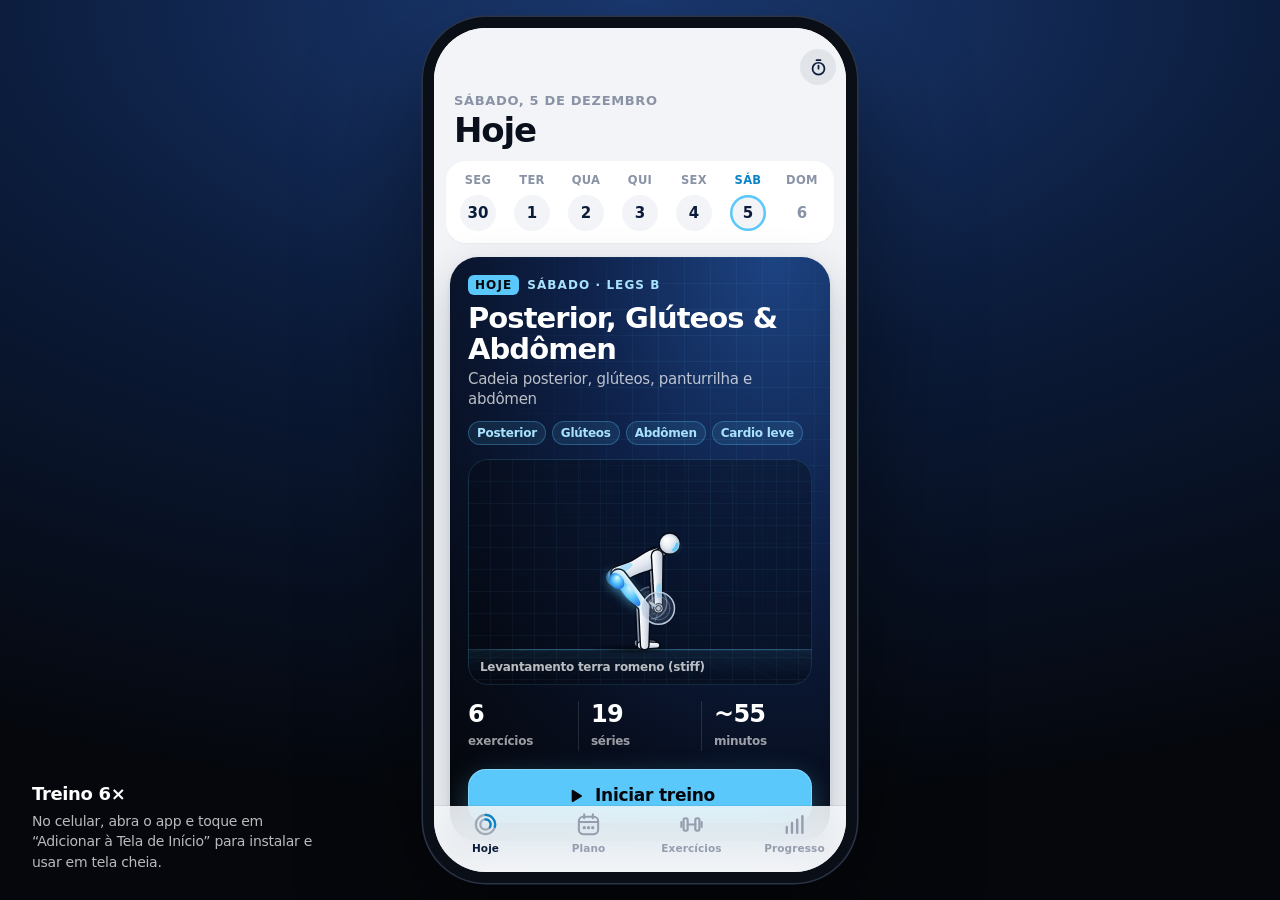
==== commit e32831d0: "Dados sempre salvos: cópia dupla, retomada do treino e backup - salva em localStorage + IndexedDB, c" ====
--- a/index.html
+++ b/index.html
@@ -219,6 +219,16 @@
 .segs { display: flex; gap: 2px; height: 22px; align-items: flex-end; margin-top: 8px; }
 .segs i { flex: var(--w); border-radius: 3px; background: rgba(11, 27, 58, .12); height: 40%; }
 .segs i.hi { background: var(--blue); height: 100%; box-shadow: 0 0 8px rgba(90, 200, 250, .6); }
+
+/* aviso de backup */
+.banner { display: flex; align-items: center; gap: 12px; width: calc(100% - 32px); margin: 4px 16px 14px; padding: 12px 14px; border-radius: 18px; text-align: left; background: rgba(90, 200, 250, .16); box-shadow: inset 0 0 0 1px rgba(90, 200, 250, .45); transition: transform .12s var(--ease); }
+.banner:active { transform: scale(.98); }
+.banner .ic { width: 34px; height: 34px; border-radius: 10px; display: grid; place-items: center; background: var(--navy); color: var(--blue); flex: none; }
+.banner .ic svg { width: 19px; height: 19px; }
+.banner .tx { flex: 1; min-width: 0; }
+.banner b { display: block; font-size: 16px; color: var(--navy); }
+.banner span { display: block; font-size: 13.5px; color: var(--gray-2); margin-top: 1px; }
+.banner .chev { width: 17px; height: 17px; color: var(--navy-3); flex: none; }
 
 /* ---------------- anel de progresso ---------------- */
 .ring-card { margin: 4px 16px 0; padding: 18px; border-radius: 26px; color: #fff; display: flex; align-items: center; gap: 18px; background: radial-gradient(120% 140% at 100% 0%, #1D4382 0%, #0E2149 45%, #05070C 100%); box-shadow: 0 16px 40px rgba(11, 27, 58, .2); }
@@ -334,11 +344,12 @@
   background: rgba(249, 250, 252, .86); -webkit-backdrop-filter: saturate(180%) blur(22px); backdrop-filter: saturate(180%) blur(22px);
   box-shadow: 0 -.5px 0 var(--sep);
 }
-.tabbar button { display: flex; flex-direction: column; align-items: center; justify-content: center; gap: 3px; color: #959DAE; font-size: 10.5px; font-weight: 650; letter-spacing: .01em; transition: color .2s; }
+.tabbar button { position: relative; display: flex; flex-direction: column; align-items: center; justify-content: center; gap: 3px; color: #959DAE; font-size: 10.5px; font-weight: 650; letter-spacing: .01em; transition: color .2s; }
 .tabbar svg { width: 27px; height: 27px; transition: transform .25s var(--sheet); }
 .tabbar svg .a { transition: stroke .2s, fill .2s; }
 .tabbar button:active svg { transform: scale(.86); }
 .tabbar button[aria-selected="true"] { color: var(--navy); }
+.tabbar button.badge::after { content: ""; position: absolute; top: 7px; left: calc(50% + 9px); width: 9px; height: 9px; border-radius: 50%; background: var(--blue); box-shadow: 0 0 0 2px rgba(249, 250, 252, .95), 0 0 8px rgba(90, 200, 250, .8); }
 .tabbar button[aria-selected="true"] svg .a { stroke: var(--blue-ink); }
 .tabbar button[aria-selected="true"] svg .af { fill: var(--blue); }
 
@@ -478,6 +489,10 @@
 .sum-stats { display: grid; grid-template-columns: repeat(3, 1fr); gap: 10px; margin: 24px 0; }
 .sum-stats div { background: rgba(255, 255, 255, .06); border-radius: 18px; padding: 14px 6px; }
 .sum-stats b { display: block; font-size: 22px; letter-spacing: -0.03em; }
+.sum-saved { display: flex; align-items: center; justify-content: center; gap: 8px; margin: -8px 0 18px; color: var(--blue-2); font-size: 14.5px; font-weight: 650; }
+.sum-saved svg { width: 16px; height: 16px; color: var(--blue); }
+.link-btn { margin-top: 14px; padding: 8px 12px; color: rgba(255, 255, 255, .6); font-size: 15px; font-weight: 600; }
+.link-btn:active { opacity: .5; }
 .sum-stats span { font-size: 11px; color: rgba(255, 255, 255, .6); font-weight: 700; text-transform: uppercase; letter-spacing: .06em; }
 
 /* ---------------- aviso + abertura ---------------- */
@@ -486,6 +501,7 @@
   background: var(--navy); color: #fff; padding: 10px 16px; border-radius: 999px; font-size: 14.5px; font-weight: 600; text-align: center;
   box-shadow: 0 10px 30px rgba(11, 27, 58, .3); visibility: hidden; transition: transform .45s var(--sheet), visibility 0s .45s;
 }
+.toast-act { margin-left: 10px; color: var(--blue); font-weight: 750; font-size: 14.5px; }
 .toast.on { transform: translate(-50%, 0); visibility: visible; transition: transform .45s var(--sheet), visibility 0s; }
 .launch { position: absolute; inset: 0; z-index: 100; display: grid; place-items: center; background: radial-gradient(110% 80% at 50% 30%, #1B3A73 0%, #0B1B3A 45%, #05070C 100%); transition: opacity .5s var(--ease), visibility 0s .5s; }
 .launch.out { opacity: 0; visibility: hidden; }
@@ -601,8 +617,10 @@
         <h2 id="sum-title">Treino concluído!</h2>
         <p id="sum-sub"></p>
         <div class="sum-stats" id="sum-stats"></div>
-        <button class="main-btn" id="sum-save" style="width:100%">Salvar na semana</button>
-        <button class="main-btn alt" id="sum-discard" style="width:100%;margin-top:10px">Descartar</button>
+        <p class="sum-saved"><svg viewBox="0 0 24 24" fill="none" stroke="currentColor" stroke-width="3" stroke-linecap="round" stroke-linejoin="round"><path d="M5 12.5l4.5 4.5L19 7.5"/></svg>Salvo automaticamente na sua semana</p>
+        <button class="main-btn" id="sum-save" style="width:100%">Concluir</button>
+        <button class="main-btn alt" id="sum-back" style="width:100%;margin-top:10px">Voltar ao treino</button>
+        <button class="link-btn" id="sum-discard">Descartar este treino</button>
       </div>
     </div>
   </div>
@@ -2952,16 +2970,100 @@
     sun: '<svg viewBox="0 0 24 24" fill="none" stroke="currentColor" stroke-width="2.2" stroke-linecap="round"><circle cx="12" cy="12" r="4"/><path d="M12 2.5v2M12 19.5v2M2.5 12h2M19.5 12h2M5.3 5.3l1.4 1.4M17.3 17.3l1.4 1.4M5.3 18.7l1.4-1.4M17.3 6.7l1.4-1.4"/></svg>',
     phone: '<svg viewBox="0 0 24 24" fill="none" stroke="currentColor" stroke-width="2.2" stroke-linecap="round"><rect x="6.5" y="2.5" width="11" height="19" rx="3"/><path d="M12 7.5v7M9 11.5l3 3 3-3"/></svg>',
     trash: '<svg viewBox="0 0 24 24" fill="none" stroke="currentColor" stroke-width="2.2" stroke-linecap="round" stroke-linejoin="round"><path d="M4 7h16M9.5 7V4.5h5V7M6.5 7l1 13h9l1-13"/></svg>',
+    shield: '<svg viewBox="0 0 24 24" fill="none" stroke="currentColor" stroke-width="2.2" stroke-linecap="round" stroke-linejoin="round"><path d="M12 3l7.5 3v5.5c0 4.6-3.2 8.3-7.5 9.5-4.3-1.2-7.5-4.9-7.5-9.5V6L12 3z"/><path d="M8.8 12l2.3 2.3 4.3-4.6"/></svg>',
+    down: '<svg viewBox="0 0 24 24" fill="none" stroke="currentColor" stroke-width="2.2" stroke-linecap="round" stroke-linejoin="round"><path d="M12 4v11M7.5 10.5L12 15l4.5-4.5M5 19.5h14"/></svg>',
+    upl: '<svg viewBox="0 0 24 24" fill="none" stroke="currentColor" stroke-width="2.2" stroke-linecap="round" stroke-linejoin="round"><path d="M12 15V4M7.5 8.5L12 4l4.5 4.5M5 19.5h14"/></svg>',
     weight: '<svg viewBox="0 0 24 24" fill="none" stroke="currentColor" stroke-width="2.2" stroke-linecap="round"><path d="M9 12h6M3 10v4M21 10v4"/><rect x="5" y="7" width="4" height="10" rx="1.4"/><rect x="15" y="7" width="4" height="10" rx="1.4"/></svg>'
   };
 
-  /* ---------------- armazenamento ---------------- */
-  const KEY = 'treino6x:v1';
-  let DB;
-  try { DB = JSON.parse(localStorage.getItem(KEY)) || {}; } catch (e) { DB = {}; }
-  DB = Object.assign({ weights: {}, history: [], session: null }, DB);
-  DB.settings = Object.assign({ sound: true, vibe: true, wake: true }, DB.settings || {});
-  const save = () => { try { localStorage.setItem(KEY, JSON.stringify(DB)); } catch (e) { /* modo privado */ } };
+  /* ---------------- armazenamento (salvo duas vezes: localStorage + IndexedDB) ---------------- */
+  const Store = (() => {
+    const KEY = 'treino6x:v1';
+    const DBN = 'treino6x', OS = 'kv';
+    let idb = null, warned = false;
+    const st = { persisted: false, idb: false };
+    const readLS = () => { try { return JSON.parse(localStorage.getItem(KEY)); } catch (e) { return null; } };
+    function openIDB() {
+      return new Promise(res => {
+        try {
+          const r = indexedDB.open(DBN, 1);
+          r.onupgradeneeded = () => r.result.createObjectStore(OS);
+          r.onsuccess = () => res(r.result);
+          r.onerror = () => res(null);
+          r.onblocked = () => res(null);
+        } catch (e) { res(null); }
+      });
+    }
+    function idbGet(k) {
+      return new Promise(res => {
+        if (!idb) return res(null);
+        try { const q = idb.transaction(OS, 'readonly').objectStore(OS).get(k); q.onsuccess = () => res(q.result || null); q.onerror = () => res(null); } catch (e) { res(null); }
+      });
+    }
+    function idbPut(k, v) { if (!idb) return; try { idb.transaction(OS, 'readwrite').objectStore(OS).put(v, k); } catch (e) { /* ignore */ } }
+    const clone = o => JSON.parse(JSON.stringify(o));
+    const hasData = d => !!d && ((d.history && d.history.length) || (d.weights && Object.keys(d.weights).length) || d.session);
+    return {
+      st,
+      load() { return readLS(); },
+      save(DB) {
+        DB.updatedAt = Date.now();
+        let ok = true;
+        try { localStorage.setItem(KEY, JSON.stringify(DB)); } catch (e) { ok = false; }
+        const c = clone(DB);
+        idbPut('db', c);
+        // uma cópia automática por dia (guarda as últimas 7)
+        const day = new Date().toISOString().slice(0, 10);
+        if (hasData(DB) && Store._snapDay !== day) {
+          Store._snapDay = day;
+          idbPut('snap:' + day, c);
+          idbGet('snaps').then(list => {
+            list = (list || []).filter(x => x !== day).concat(day).sort();
+            while (list.length > 7) { const old = list.shift(); try { idb.transaction(OS, 'readwrite').objectStore(OS).delete('snap:' + old); } catch (e) { /* ignore */ } }
+            idbPut('snaps', list);
+          });
+        }
+        if (!ok && !idb && !warned) { warned = true; setTimeout(() => toast('Não foi possível salvar. Saia do modo anônimo do navegador.'), 300); }
+        return ok;
+      },
+      // abre o IndexedDB e recupera dados caso o localStorage tenha sido apagado
+      async init(DB) {
+        idb = await openIDB();
+        st.idb = !!idb;
+        if (!idb) return null;
+        const v = await idbGet('db');
+        let best = null;
+        if (v && (v.updatedAt || 0) > (DB.updatedAt || 0) && hasData(v)) best = v;
+        if (!best && !hasData(DB)) {
+          const list = await idbGet('snaps');
+          if (list && list.length) { const sn = await idbGet('snap:' + list[list.length - 1]); if (hasData(sn)) best = sn; }
+        }
+        if (!best) idbPut('db', clone(DB));
+        return best;
+      },
+      async persist() {
+        try {
+          if (navigator.storage && navigator.storage.persist) {
+            st.persisted = await navigator.storage.persisted() || await navigator.storage.persist();
+          }
+        } catch (e) { /* ignore */ }
+        return st.persisted;
+      }
+    };
+  })();
+
+  function normalizeDB(d) {
+    d = Object.assign({ weights: {}, best: {}, history: [], session: null, lastBackup: 0, updatedAt: 0 }, d || {});
+    d.settings = Object.assign({ sound: true, vibe: true, wake: true }, d.settings || {});
+    if (!Array.isArray(d.history)) d.history = [];
+    d.history = d.history.filter(h => h && typeof h.t === 'number' && typeof h.day === 'string');
+    return d;
+  }
+  let DB = normalizeDB(Store.load());
+  const save = () => Store.save(DB);
+  // salva também ao sair/minimizar o app
+  document.addEventListener('visibilitychange', () => { if (document.visibilityState === 'hidden') save(); });
+  window.addEventListener('pagehide', () => save());
 
   /* ---------------- utilidades ---------------- */
   const todayIdx = () => (new Date().getDay() + 6) % 7; // 0 = segunda
@@ -3023,8 +3125,8 @@
   /* ---------------- contagem regressiva ---------------- */
   class Countdown {
     constructor(onTick, onDone) { this.onTick = onTick; this.onDone = onDone; this.active = false; this.paused = null; }
-    start(sec) {
-      this.total = sec; this.end = Date.now() + sec * 1000; this.paused = null; this.last = Math.ceil(sec); this.active = true;
+    start(sec, total) {
+      this.total = total || sec; this.end = Date.now() + sec * 1000; this.paused = null; this.last = Math.ceil(sec); this.active = true;
       clearInterval(this.iv); this.iv = setInterval(() => this.step(), 100); this.step();
     }
     remaining() { if (!this.active) return 0; return this.paused != null ? this.paused : Math.max(0, (this.end - Date.now()) / 1000); }
@@ -3057,12 +3159,13 @@
     const c = parseFloat(fg.getAttribute('stroke-dasharray'));
     fg.setAttribute('stroke-dashoffset', String(c * Math.min(1, Math.max(0, p))));
   }
-  function toast(msg) {
+  function toast(msg, action) {
     const t = $('#toast');
-    t.textContent = msg;
+    t.innerHTML = esc(msg) + (action ? ` <button class="toast-act">${esc(action.label)}</button>` : '');
+    if (action) $('.toast-act', t).addEventListener('click', () => { t.classList.remove('on'); action.fn(); });
     t.classList.add('on');
     clearTimeout(toast.tm);
-    toast.tm = setTimeout(() => t.classList.remove('on'), 2400);
+    toast.tm = setTimeout(() => t.classList.remove('on'), action ? 6500 : 2400);
   }
 
   /* =================================================================
@@ -3424,6 +3527,16 @@
     return out;
   }
 
+  function loadsHTML(id) {
+    const H = DB.history.filter(h => h.log && h.log[id] && h.log[id].some(v => typeof v === 'number')).slice(-6).reverse();
+    if (!H.length) return '';
+    return `<div class="sh"><h2>Suas cargas</h2>${DB.best[id] ? `<span>recorde ${num(DB.best[id], 1)} kg</span>` : ''}</div>
+      <div class="group">${H.map(h => {
+        const v = h.log[id].filter(x => typeof x === 'number');
+        return `<div class="row"><div class="tx"><div class="t1">${dateShort(new Date(h.t))}</div><div class="t2 tnum">${v.map(x => num(x, 1)).join(' · ')} kg</div></div><span class="val tnum">${num(Math.max(...v), 1)} kg</span></div>`;
+      }).join('')}</div>`;
+  }
+
   function openExercise(id, ctx, backLabel) {
     const ex = Rig.get(id);
     const info = ex.info, pri = ex.pri || [], sec = ex.sec || [];
@@ -3451,7 +3564,7 @@
       </div>
       <div class="legend-row"><span><i class="lp"></i>Principal</span><span><i class="ls"></i>Auxiliar</span><span><i class="lt2"></i>Trajetória</span></div>
       <div class="x-head"><h1>${ex.name}</h1><div class="mus">${musLine(ex, 8)}</div></div>
-      ${presc}${restBtn}
+      ${presc}${restBtn}${loadsHTML(id)}
       <div class="seg" role="tablist"><i></i><button role="tab" aria-selected="true" data-seg="0">Como fazer</button><button role="tab" aria-selected="false" data-seg="1">Músculos</button></div>
       <div class="panel" data-panel="0">
         <div class="cues">
@@ -3561,6 +3674,49 @@
   })();
 
   /* =================================================================
+     BACKUP (arquivo .json)
+     ================================================================= */
+  const DAY_MS = 864e5;
+  const relDay = t => { const d = Math.floor((new Date().setHours(0, 0, 0, 0) - new Date(t).setHours(0, 0, 0, 0)) / DAY_MS); return d <= 0 ? 'hoje' : d === 1 ? 'ontem' : `há ${d} dias`; };
+  const backupStale = () => DB.history.length > 0 && DB.history.some(h => h.t > (DB.lastBackup || 0)) && Date.now() - (DB.lastBackup || 0) > 7 * DAY_MS;
+  const Backup = {
+    async export() {
+      const payload = { app: 'treino6x', version: 2, exportedAt: new Date().toISOString(), data: { history: DB.history, weights: DB.weights, best: DB.best, settings: DB.settings } };
+      const json = JSON.stringify(payload, null, 1);
+      const name = `treino6x-backup-${new Date().toISOString().slice(0, 10)}.json`;
+      let file = null;
+      try { file = new File([json], name, { type: 'application/json' }); } catch (e) { /* navegador antigo */ }
+      const touch = window.matchMedia && matchMedia('(pointer: coarse)').matches;
+      if (file && touch && navigator.canShare && navigator.canShare({ files: [file] })) {
+        try { await navigator.share({ files: [file], title: 'Backup Treino 6×' }); this.done(); return; } catch (e) { if (e && e.name === 'AbortError') return; }
+      }
+      const url = URL.createObjectURL(file || new Blob([json], { type: 'application/json' }));
+      const a = document.createElement('a');
+      a.href = url; a.download = name; document.body.appendChild(a); a.click(); a.remove();
+      setTimeout(() => URL.revokeObjectURL(url), 4000);
+      this.done();
+    },
+    done() { DB.lastBackup = Date.now(); save(); refreshAll(); toast('Backup salvo ✓ Guarde o arquivo no Drive, iCloud ou WhatsApp'); },
+    async import(file) {
+      let obj;
+      try { obj = JSON.parse(await file.text()); } catch (e) { toast('Arquivo inválido'); return; }
+      const d = obj && obj.app === 'treino6x' && obj.data;
+      if (!d || !Array.isArray(d.history)) { toast('Este arquivo não é um backup do Treino 6×'); return; }
+      let added = 0;
+      d.history.forEach(h => {
+        if (!h || typeof h.t !== 'number' || typeof h.day !== 'string') return;
+        const id = h.id || h.t;
+        if (!DB.history.some(x => (x.id || x.t) === id)) { DB.history.push(Object.assign({}, h, { id })); added++; }
+      });
+      DB.history.sort((a, b) => a.t - b.t);
+      for (const k in (d.weights || {})) if (DB.weights[k] == null && typeof d.weights[k] === 'number') DB.weights[k] = d.weights[k];
+      for (const k in (d.best || {})) if (typeof d.best[k] === 'number' && d.best[k] > (DB.best[k] || 0)) DB.best[k] = d.best[k];
+      save(); refreshAll();
+      toast(`Backup restaurado · ${added} ${added === 1 ? 'treino adicionado' : 'treinos adicionados'}`);
+    }
+  };
+
+  /* =================================================================
      ABA: PROGRESSO
      ================================================================= */
   let installEvt = null;
@@ -3576,6 +3732,7 @@
       const loads = Object.entries(DB.weights).filter(([id, v]) => Rig.get(id) && v > 0);
       const set = DB.settings;
       scr.body.innerHTML = `
+        ${backupStale() ? `<button class="banner" data-backup><span class="ic">${I.shield}</span><div class="tx"><b>Faça um backup</b><span>${DB.history.length} ${DB.history.length === 1 ? 'treino salvo' : 'treinos salvos'} só neste aparelho${DB.lastBackup ? ' · último backup ' + relDay(DB.lastBackup) : ''}.</span></div>${I.chevR}</button>` : ''}
         ${ringCard()}
         <div class="sh"><h2>No total</h2></div>
         <div class="tiles t3">
@@ -3589,8 +3746,15 @@
           return `<div class="row"><span class="badge-day">${d.curto}</span><div class="tx"><div class="t1">${d.titulo}</div><div class="t2 tnum">${dateShort(new Date(h.t))} · ${fmt(h.dur)} · ${h.sets} ${h.sets === 1 ? 'série' : 'séries'}</div></div></div>`;
         }).join('')}</div>` : '<p class="empty" style="margin:6px 24px">Nenhum treino salvo ainda. Termine um treino e toque em “Salvar na semana”.</p>'}
         <div class="sh"><h2>Minhas cargas</h2></div>
-        ${loads.length ? `<div class="group" style="--inset:60px">${loads.map(([id, v]) => `<button class="row" data-ex="${id}"><span class="ic">${I.weight}</span><div class="tx"><div class="t1">${Rig.get(id).name}</div></div><span class="val tnum">${num(v, 1)} kg</span>${I.chevR}</button>`).join('')}</div>`
+        ${loads.length ? `<div class="group" style="--inset:60px">${loads.map(([id, v]) => `<button class="row" data-ex="${id}"><span class="ic">${I.weight}</span><div class="tx"><div class="t1">${Rig.get(id).name}</div>${DB.best[id] ? `<div class="t2">Recorde ${num(DB.best[id], 1)} kg</div>` : ''}</div><span class="val tnum">${num(v, 1)} kg</span>${I.chevR}</button>`).join('')}</div>`
           : '<p class="empty" style="margin:6px 24px">As cargas que você anotar durante o treino aparecem aqui.</p>'}
+        <div class="sh"><h2>Seus dados</h2></div>
+        <div class="group" style="--inset:60px">
+          <div class="row"><span class="ic">${I.shield}</span><div class="tx"><div class="t1">Salvamento automático</div><div class="t2">${Store.st.persisted ? 'Ativo · protegido contra limpeza' : 'Ativo · 2 cópias neste aparelho'}</div></div><span class="done-ic">${I.check}</span></div>
+          <button class="row" data-backup><span class="ic">${I.down}</span><div class="tx"><div class="t1">Fazer backup</div><div class="t2">${DB.lastBackup ? 'Último: ' + relDay(DB.lastBackup) : 'Nenhum backup ainda'}</div></div>${I.chevR}</button>
+          <label class="row tap"><span class="ic">${I.upl}</span><div class="tx"><div class="t1">Restaurar backup</div><div class="t2">Importa um arquivo .json salvo antes</div></div><input type="file" accept=".json,application/json" data-restore hidden>${I.chevR}</label>
+        </div>
+        <p class="note">Tudo é salvo sozinho a cada série, inclusive o treino em andamento — pode fechar o app à vontade. Use o backup para trocar de celular ou caso o navegador seja limpo.</p>
         <div class="sh"><h2>Ajustes</h2></div>
         <div class="group" style="--inset:60px">
           <label class="row"><span class="ic">${I.sound}</span><div class="tx"><div class="t1">Sons do timer</div></div><span class="sw"><input type="checkbox" data-set="sound" ${set.sound ? 'checked' : ''}><span></span></span></label>
@@ -3610,6 +3774,7 @@
         <p class="note" style="text-align:center;margin-top:18px">Treino 6× · seus dados ficam só neste aparelho.</p>`;
     };
     scr.body.addEventListener('change', e => {
+      if (e.target.matches('[data-restore]')) { const f = e.target.files && e.target.files[0]; if (f) Backup.import(f); e.target.value = ''; return; }
       const k = e.target.dataset.set;
       if (!k) return;
       DB.settings[k] = e.target.checked; save();
@@ -3619,10 +3784,14 @@
       if (e.target.closest('[data-install]')) {
         if (installEvt) { installEvt.prompt(); try { await installEvt.userChoice; } catch (err) { /* ignore */ } installEvt = null; scr.render(); return; }
         const h = $('.install-help', scr.body); h.hidden = !h.hidden;
+      } else if (e.target.closest('[data-backup]')) {
+        Backup.export();
       } else if (e.target.closest('[data-reset]')) {
         if (!confirm('Apagar todo o histórico de treinos e as cargas anotadas?')) return;
-        DB.history = []; DB.weights = {}; save();
-        refreshAll(); toast('Dados apagados');
+        const snap = JSON.parse(JSON.stringify({ history: DB.history, weights: DB.weights, best: DB.best }));
+        DB.history = []; DB.weights = {}; DB.best = {}; save();
+        refreshAll();
+        toast('Dados apagados', { label: 'Desfazer', fn: () => { Object.assign(DB, snap); save(); refreshAll(); toast('Dados restaurados ✓'); } });
       }
     });
     return scr;
@@ -3676,7 +3845,7 @@
     function elapsedOf(s) { const now = Date.now(); return (now - s.start - s.pausedMs - (s.pausedAt ? now - s.pausedAt : 0)) / 1000; }
     function update() {
       const s = DB.session;
-      const on = !!s && !Session.isOpen() && !s.finished;
+      const on = !!s && !Session.isOpen() && !s.ended;
       el.classList.toggle('on', on);
       APP.classList.toggle('has-mini', on);
       clearInterval(iv);
@@ -3742,11 +3911,13 @@
         if (!confirm(`Você tem um treino de ${other ? other.titulo : 'outro dia'} em andamento. Descartar e começar ${day.titulo}?`)) return;
         DB.session = null;
       }
-      if (!DB.session || DB.session.day !== day.id || Date.now() - DB.session.start > 6 * 3600e3) {
-        DB.session = { day: day.id, start: Date.now(), pausedMs: 0, pausedAt: null, i: 0, done: {} };
+      rescue();
+      if (!DB.session || DB.session.day !== day.id || DB.session.ended) {
+        DB.session = { day: day.id, start: Date.now(), pausedMs: 0, pausedAt: null, i: 0, done: {}, log: {} };
         save();
       }
-      S = Object.assign({ steps: buildSteps(day), dayObj: day, seg: 0, timedOn: false }, DB.session);
+      restCd.stop(); timedCd.stop();
+      S = Object.assign({ steps: buildSteps(day), dayObj: day, seg: 0, timedOn: false, log: {}, rest: null, timed: null }, DB.session);
       if (S.pausedAt) { S.pausedMs += Date.now() - S.pausedAt; S.pausedAt = null; }
       syncPauseUI();
       persist();
@@ -3764,6 +3935,7 @@
       clockIv = setInterval(tickClock, 250);
       tickClock();
       render();
+      resumeTimers();
       requestWake();
       $('#summary').classList.remove('on');
       history.pushState({ t6s: 1 }, '');
@@ -3784,8 +3956,74 @@
 
     function persist() {
       if (!S) return;
-      DB.session = { day: S.day, start: S.start, pausedMs: S.pausedMs, pausedAt: S.pausedAt, i: S.i, done: S.done };
+      DB.session = {
+        day: S.day, start: S.start, pausedMs: S.pausedMs, pausedAt: S.pausedAt, i: S.i, done: S.done,
+        log: S.log, rest: S.rest, timed: S.timed, last: Date.now(), ended: !!S.ended
+      };
       save();
+    }
+
+    // retoma descanso / séries por tempo / cardio que estavam rodando quando o app fechou
+    function resumeTimers() {
+      const now = Date.now();
+      const st = S.steps[S.i];
+      if (S.timed) {
+        const end = S.timed.left != null ? now + S.timed.left * 1000 : S.timed.end;
+        if (st.kind === 'sets') {
+          if (end > now) { S.timed = { end }; S.timedOn = true; timedCd.start((end - now) / 1000, st.e.tempo); render(); }
+          else { S.timed = null; completeSet(); return; }
+        } else {
+          let seg = S.timed.seg || 0, e2 = end;
+          while (e2 <= now && seg < st.segs.length - 1) { seg++; e2 += st.segs[seg].s * 1000; }
+          if (e2 <= now) { S.timed = null; S.timedOn = false; S.done[S.i] = 1; persist(); render(); }
+          else { S.seg = seg; S.timed = { seg, end: e2 }; S.timedOn = true; timedCd.start((e2 - now) / 1000, st.segs[seg].s); render(); }
+        }
+      }
+      if (S.rest) {
+        const end = S.rest.left != null ? now + S.rest.left * 1000 : S.rest.end;
+        if (end > now) showRest((end - now) / 1000, S.rest.next, S.rest.total);
+        else { S.rest = null; persist(); }
+      }
+    }
+
+    // monta o registro do treino para o histórico
+    function entryFromS() {
+      const sets = S.steps.reduce((a, st, i) => a + (st.kind === 'sets' ? Math.min(S.done[i] || 0, st.e.s) : 0), 0);
+      return { id: S.start, t: Date.now(), day: S.day, dur: Math.round(elapsed()), sets, log: S.log || {} };
+    }
+    function upsertHistory(entry) {
+      const k = DB.history.findIndex(h => h.id === entry.id);
+      if (k >= 0) DB.history[k] = entry; else DB.history.push(entry);
+      DB.history.sort((a, b) => a.t - b.t);
+      DB.history = DB.history.slice(-1000);
+      for (const id in entry.log) {
+        const m = Math.max(...entry.log[id].filter(v => typeof v === 'number'), 0);
+        if (m > (DB.best[id] || 0)) DB.best[id] = m;
+      }
+    }
+
+    // treino abandonado há mais de 6 h: salva o que foi feito em vez de perder
+    function rescue() {
+      const s0 = DB.session;
+      if (!s0) return false;
+      if (s0.ended) { DB.session = null; save(); return false; }
+      const last = s0.last || s0.start;
+      if (Date.now() - last < 6 * 3600e3) return false;
+      const day = DAYS.find(d => d.id === s0.day);
+      let saved = false;
+      if (day) {
+        const steps = buildSteps(day);
+        const sets = steps.reduce((a, st, i) => a + (st.kind === 'sets' ? Math.min((s0.done || {})[i] || 0, st.e.s) : 0), 0);
+        if (sets > 0) {
+          const dur = Math.max(60, Math.min(3 * 3600, Math.round((last - s0.start - (s0.pausedMs || 0)) / 1000)));
+          upsertHistory({ id: s0.start, t: last, day: s0.day, dur, sets, log: s0.log || {}, partial: true });
+          saved = true;
+        }
+      }
+      DB.session = null;
+      save();
+      if (saved) setTimeout(() => toast('Seu último treino foi salvo automaticamente ✓'), 900);
+      return saved;
     }
 
     /* ---------- relógio ---------- */
@@ -3804,12 +4042,17 @@
     }
     function togglePause() {
       if (!S) return;
+      const now = Date.now();
       if (S.pausedAt) {
-        S.pausedMs += Date.now() - S.pausedAt; S.pausedAt = null;
+        S.pausedMs += now - S.pausedAt; S.pausedAt = null;
         restCd.resume(); timedCd.resume(); player.play();
+        if (S.rest && S.rest.left != null) { S.rest.end = now + S.rest.left * 1000; delete S.rest.left; }
+        if (S.timed && S.timed.left != null) { S.timed.end = now + S.timed.left * 1000; delete S.timed.left; }
       } else {
-        S.pausedAt = Date.now();
+        S.pausedAt = now;
         restCd.pause(); timedCd.pause(); player.pause();
+        if (S.rest) S.rest.left = restCd.remaining();
+        if (S.timed) S.timed.left = timedCd.remaining();
       }
       persist(); syncPauseUI(); tickClock(); buzz(10);
     }
@@ -3898,7 +4141,7 @@
     /* ---------- ações ---------- */
     function go(i) {
       i = Math.max(0, Math.min(S.steps.length - 1, i));
-      timedCd.stop(); S.timedOn = false; S.seg = 0;
+      timedCd.stop(); S.timedOn = false; S.seg = 0; S.timed = null;
       hideRest();
       S.i = i;
       persist();
@@ -3908,8 +4151,12 @@
     function completeSet() {
       const st = S.steps[S.i];
       S.done[S.i] = (S.done[S.i] || 0) + 1;
-      S.timedOn = false;
+      S.timedOn = false; S.timed = null;
       timedCd.stop();
+      if (!st.e.tempo && st.e.peso !== false) {
+        const w = DB.weights[st.id];
+        (S.log[st.id] = S.log[st.id] || []).push(typeof w === 'number' ? w : null);
+      }
       Sound.go(); buzz(40);
       const d = S.done[S.i], e = st.e;
       if (d >= e.s) {
@@ -3930,8 +4177,9 @@
       const st = S.steps[S.i];
       S.timedOn = true;
       Sound.go();
-      if (st.kind === 'sets') timedCd.start(st.e.tempo);
-      else { S.seg = 0; timedCd.start(st.segs[0].s); }
+      if (st.kind === 'sets') { timedCd.start(st.e.tempo); S.timed = { end: Date.now() + st.e.tempo * 1000 }; }
+      else { S.seg = 0; timedCd.start(st.segs[0].s); S.timed = { seg: 0, end: Date.now() + st.segs[0].s * 1000 }; }
+      persist();
       render();
     }
 
@@ -3943,10 +4191,12 @@
         const seg = st.segs[S.seg];
         if (seg.hi) { Sound.go(); buzz([80, 60, 80]); } else { Sound.done(); buzz(120); }
         timedCd.start(seg.s);
+        S.timed = { seg: S.seg, end: Date.now() + seg.s * 1000 };
+        persist();
         render();
       } else {
         Sound.done(); buzz([200, 100, 300]);
-        S.timedOn = false;
+        S.timedOn = false; S.timed = null;
         S.done[S.i] = 1;
         persist();
         if (S.i === S.steps.length - 1) { render(); finish(); } else { toast('Etapa concluída!'); go(S.i + 1); }
@@ -3965,23 +4215,26 @@
       } else {
         if (stepDone(S.i)) { if (S.i === S.steps.length - 1) finish(); else go(S.i + 1); return; }
         if (S.timedOn) {
-          timedCd.stop(); S.timedOn = false; S.done[S.i] = 1; persist();
+          timedCd.stop(); S.timedOn = false; S.timed = null; S.done[S.i] = 1; persist();
           if (S.i === S.steps.length - 1) { render(); finish(); } else go(S.i + 1);
         } else startTimed();
       }
     }
 
-    function showRest(sec, nextHtml) {
+    function showRest(sec, nextHtml, total) {
       $('#rest-next').innerHTML = 'A seguir: ' + nextHtml;
       $('#rest').classList.add('on');
       $('#rest').setAttribute('aria-hidden', 'false');
-      restCd.start(sec);
-      if (S.pausedAt) restCd.pause();
+      restCd.start(sec, total);
+      S.rest = { end: Date.now() + sec * 1000, total: total || sec, next: nextHtml };
+      if (S.pausedAt) { restCd.pause(); S.rest.left = sec; }
+      persist();
     }
     function hideRest() {
       restCd.stop();
       $('#rest').classList.remove('on');
       $('#rest').setAttribute('aria-hidden', 'true');
+      if (S && S.rest) { S.rest = null; persist(); }
     }
 
     function finish() {
@@ -3993,20 +4246,22 @@
       $('#sum-title').textContent = exDone === nEx ? 'Treino concluído!' : 'Bom trabalho!';
       $('#sum-sub').textContent = `${S.dayObj.titulo} · ${S.dayObj.nome}`;
       S.final = { dur: Math.round(elapsed()), sets };
-      if (!S.pausedAt) { S.pausedAt = Date.now(); persist(); }
+      if (!S.pausedAt) S.pausedAt = Date.now();
+      upsertHistory(entryFromS());
+      S.ended = true;
+      persist();
+      $('#sum-back').hidden = exDone === nEx;
       $('#summary').classList.add('on');
+      Store.persist();
       Sound.done(); buzz([100, 60, 100, 60, 200]);
     }
 
     function close(record) {
-      if (record) {
-        DB.history.push({ t: Date.now(), day: S.day, dur: S.final.dur, sets: S.final.sets });
-        DB.history = DB.history.slice(-300);
-      }
+      timedCd.stop(); hideRest();
+      if (!record) DB.history = DB.history.filter(h => h.id !== S.start);
       DB.session = null;
       save();
       $('#summary').classList.remove('on');
-      timedCd.stop(); hideRest();
       S = null;
       minimize(false);
       toast(record ? 'Treino salvo na sua semana ✓' : 'Treino descartado');
@@ -4028,7 +4283,15 @@
         inp.value = v; DB.weights[S.steps[S.i].id] = v; save(); buzz(6);
       } else if (b.parentElement && b.parentElement.id === 'ses-prog') go(+b.dataset.i);
       else if (b.dataset.rest === 'skip') { hideRest(); Sound.go(); }
-      else if (b.dataset.rest) restCd.add(+b.dataset.rest);
+      else if (b.dataset.rest) {
+        restCd.add(+b.dataset.rest);
+        if (S.rest) { S.rest.total = restCd.total; if (S.rest.left != null) S.rest.left = restCd.remaining(); else S.rest.end = Date.now() + restCd.remaining() * 1000; persist(); }
+      }
+      else if (b.id === 'sum-back') {
+        S.ended = false; $('#summary').classList.remove('on');
+        if (S.pausedAt) togglePause();
+        persist(); render();
+      }
       else if (b.id === 'sum-save') close(true);
       else if (b.id === 'sum-discard') { if (confirm('Descartar este treino? Ele não será contado na semana.')) close(false); }
     });
@@ -4037,7 +4300,7 @@
     });
     $('#rest-ring').innerHTML = ringSVG(60, 9) + '<b class="tnum" id="rest-time">0:00</b>';
 
-    return { open, minimize, isOpen: () => root.classList.contains('on') };
+    return { open, minimize, rescue, isOpen: () => root.classList.contains('on') };
   })();
 
   /* =================================================================
@@ -4085,6 +4348,8 @@
     Progress.render();
     Nav.all().forEach(s => { if (s.onShow) s.onShow(); });
     Mini.update();
+    const tb = $('#tabbar [data-tab="progresso"]');
+    tb.classList.toggle('badge', backupStale());
   }
 
   /* ---------------- início ---------------- */
@@ -4093,8 +4358,17 @@
   Nav.setRoot('exercicios', Library);
   Nav.setRoot('progresso', Progress);
   Progress.onShow = () => Progress.render();
+  Session.rescue();
   Today.render(); Plan.render(); Library.render(); Progress.render();
   Mini.update();
+  $('#tabbar [data-tab="progresso"]').classList.toggle('badge', backupStale());
+
+  // segunda cópia (IndexedDB): se o localStorage tiver sido apagado, recupera daqui
+  Store.init(DB).then(rec => {
+    if (rec) { DB = normalizeDB(rec); Session.rescue(); save(); refreshAll(); toast('Seus dados foram recuperados ✓'); }
+  });
+  Store.persist().then(() => { if (Nav.current() === 'progresso') Progress.render(); });
+  document.addEventListener('pointerdown', function once() { Store.persist(); document.removeEventListener('pointerdown', once); });
 
   // dia virou enquanto o app estava aberto
   let lastDay = todayIdx();
@@ -4111,7 +4385,7 @@
     if ('serviceWorker' in navigator) window.addEventListener('load', () => { navigator.serviceWorker.register('sw.js').catch(() => {}); });
   }
 
-  window.__app = { Nav, Session, Dock, DB, refreshAll };
+  window.__app = { Nav, Session, Dock, refreshAll, db: () => DB };
 })();
 
 </script>
